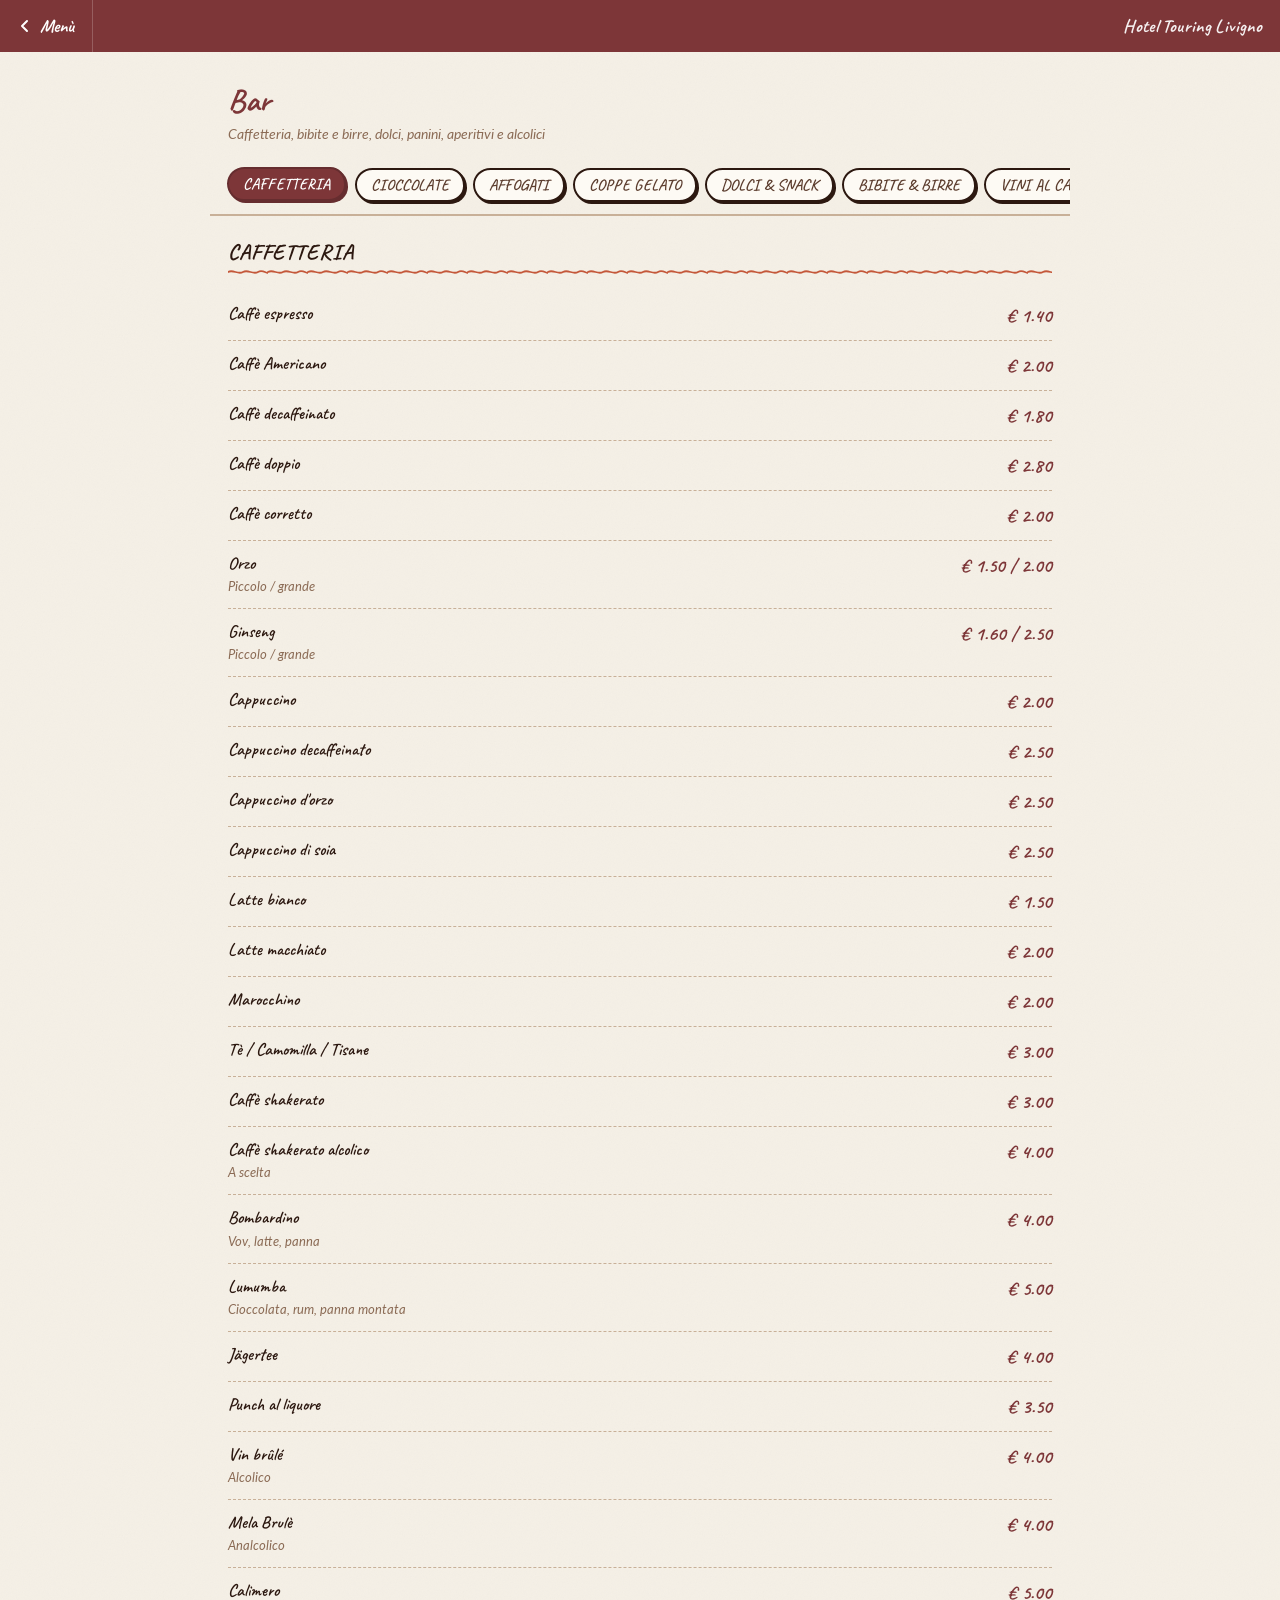
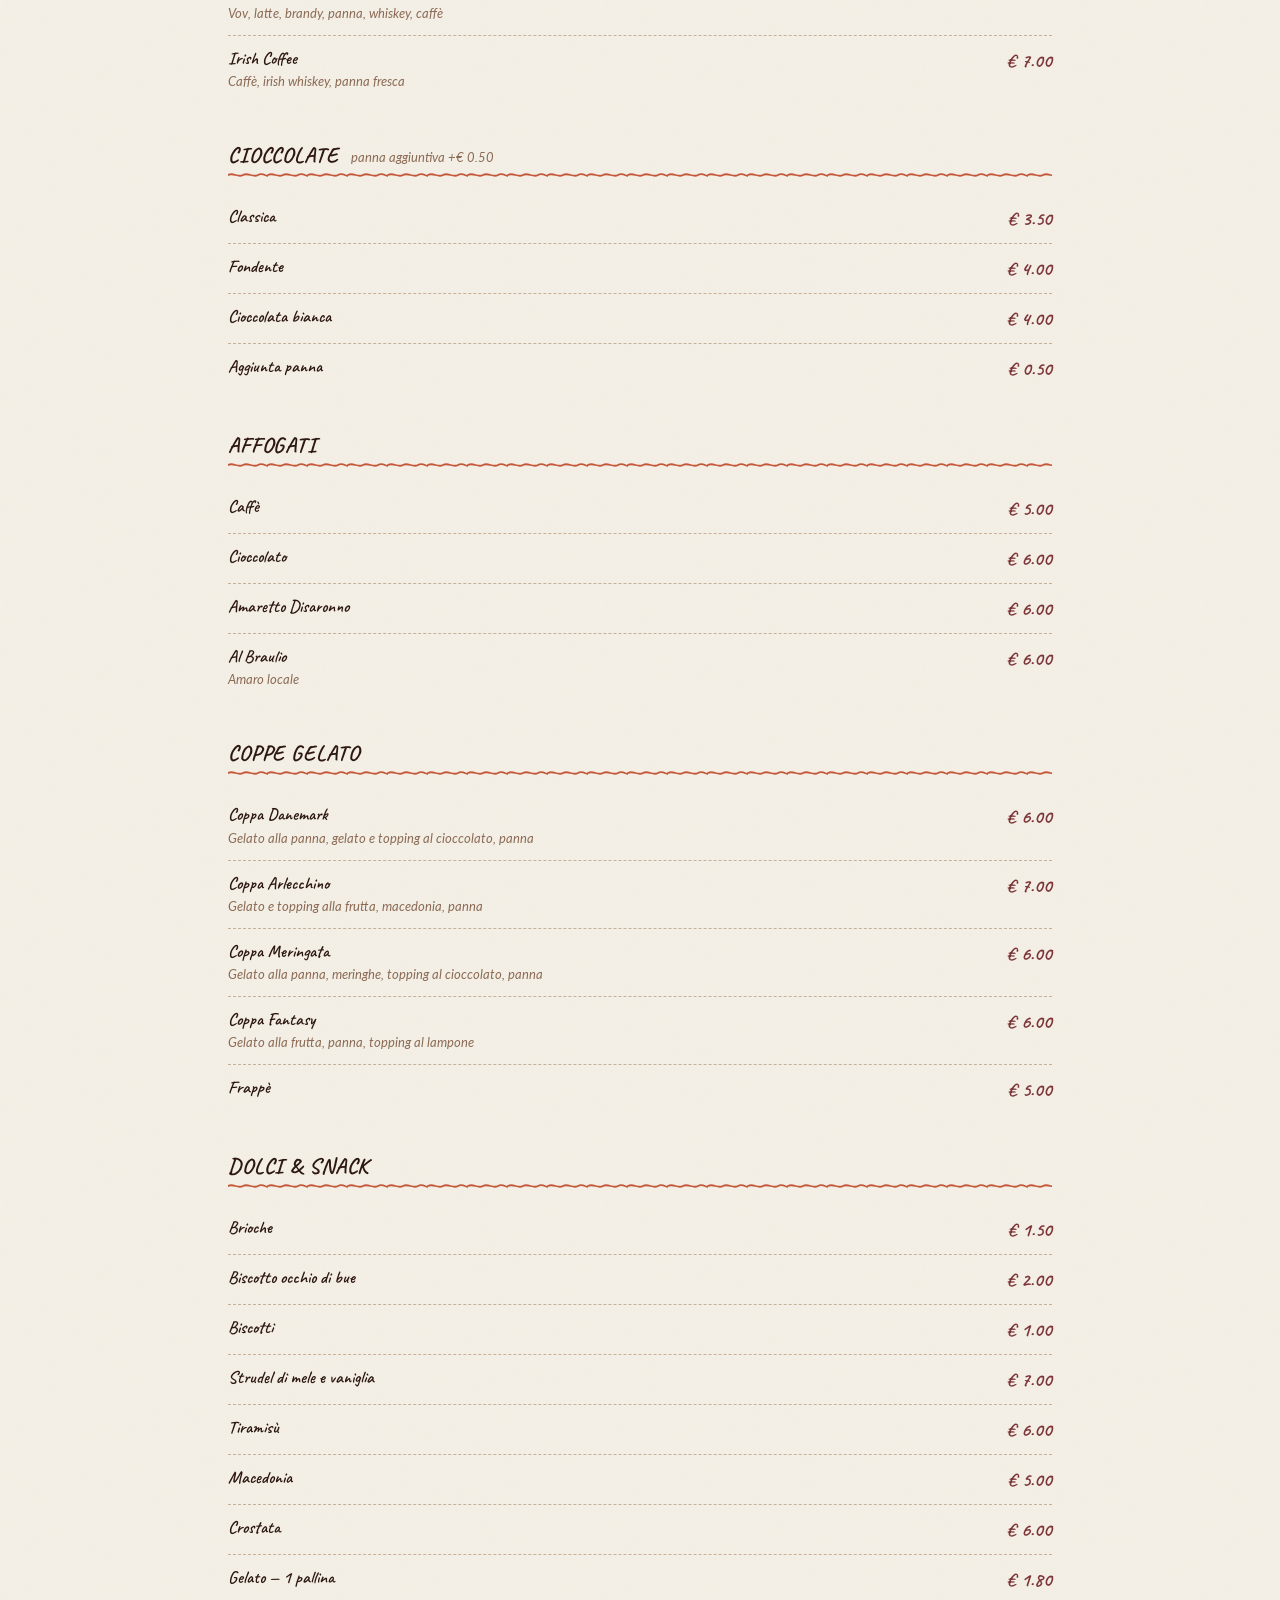
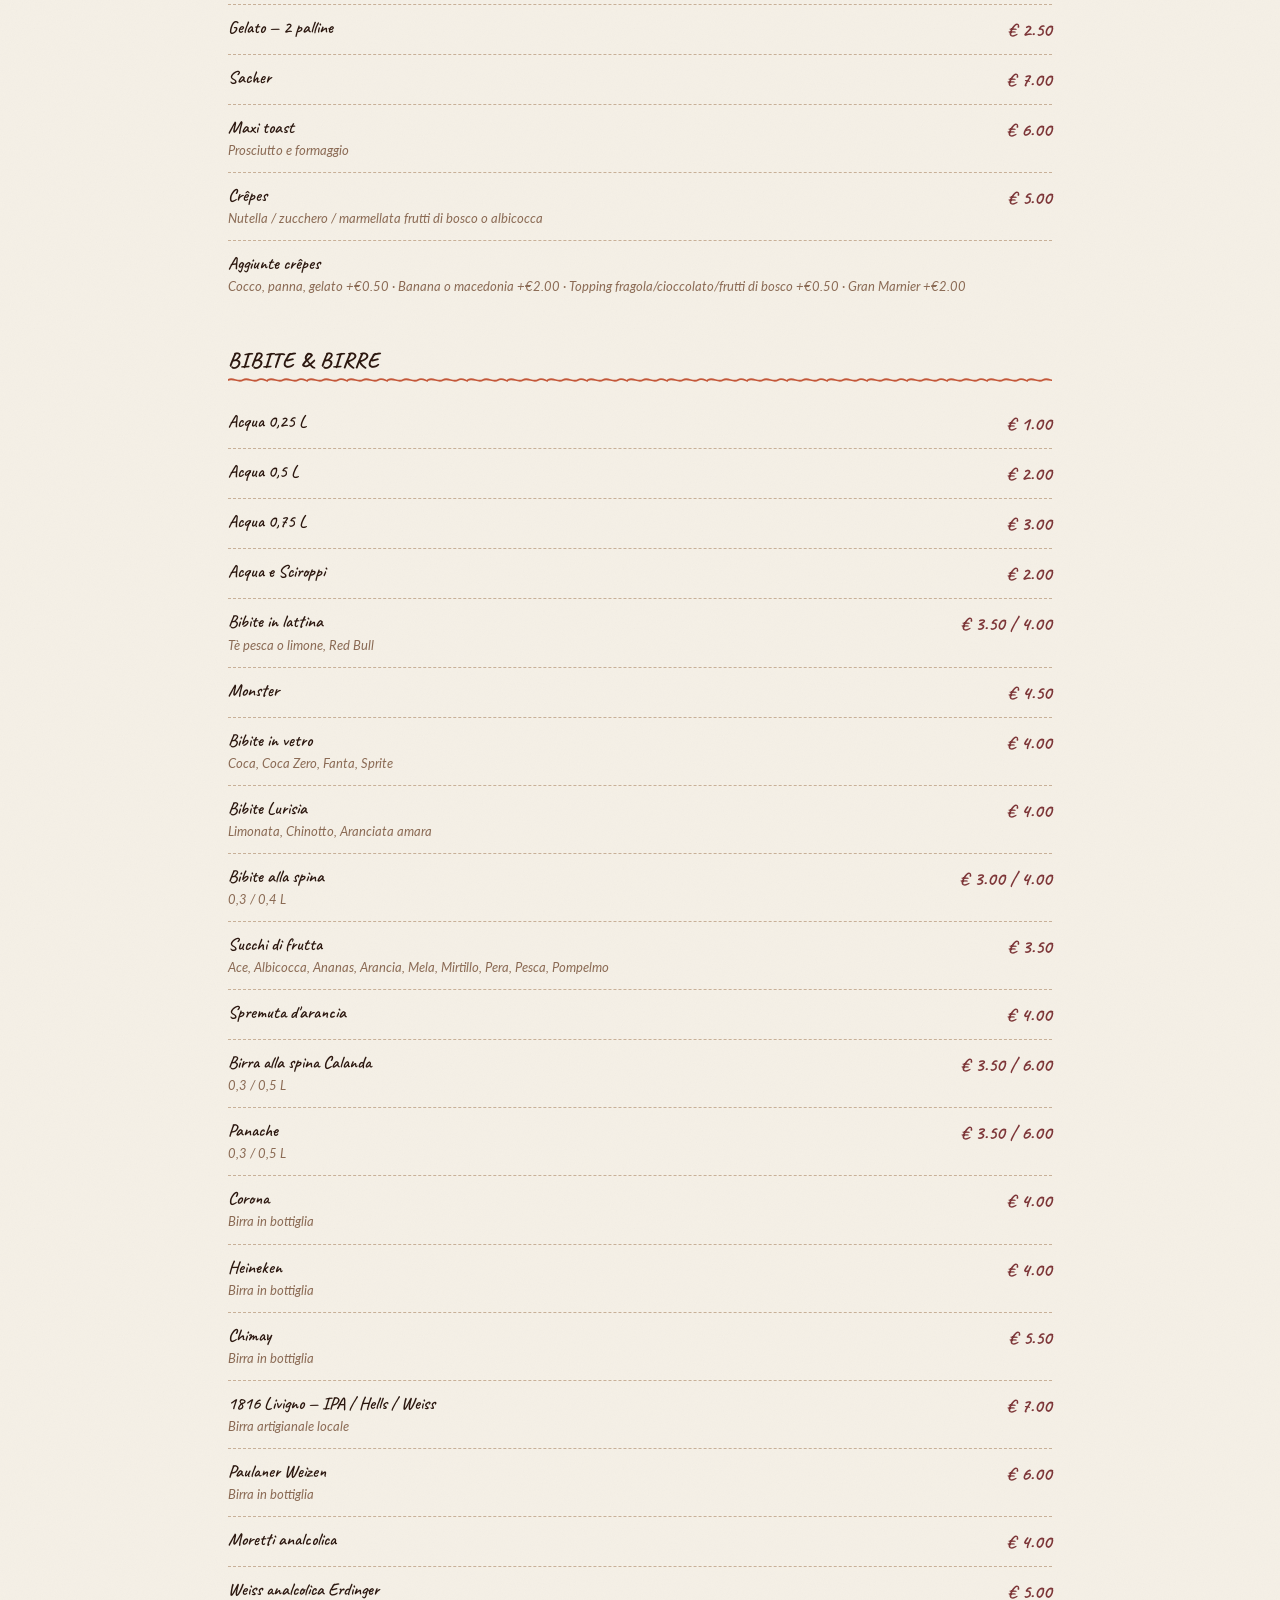
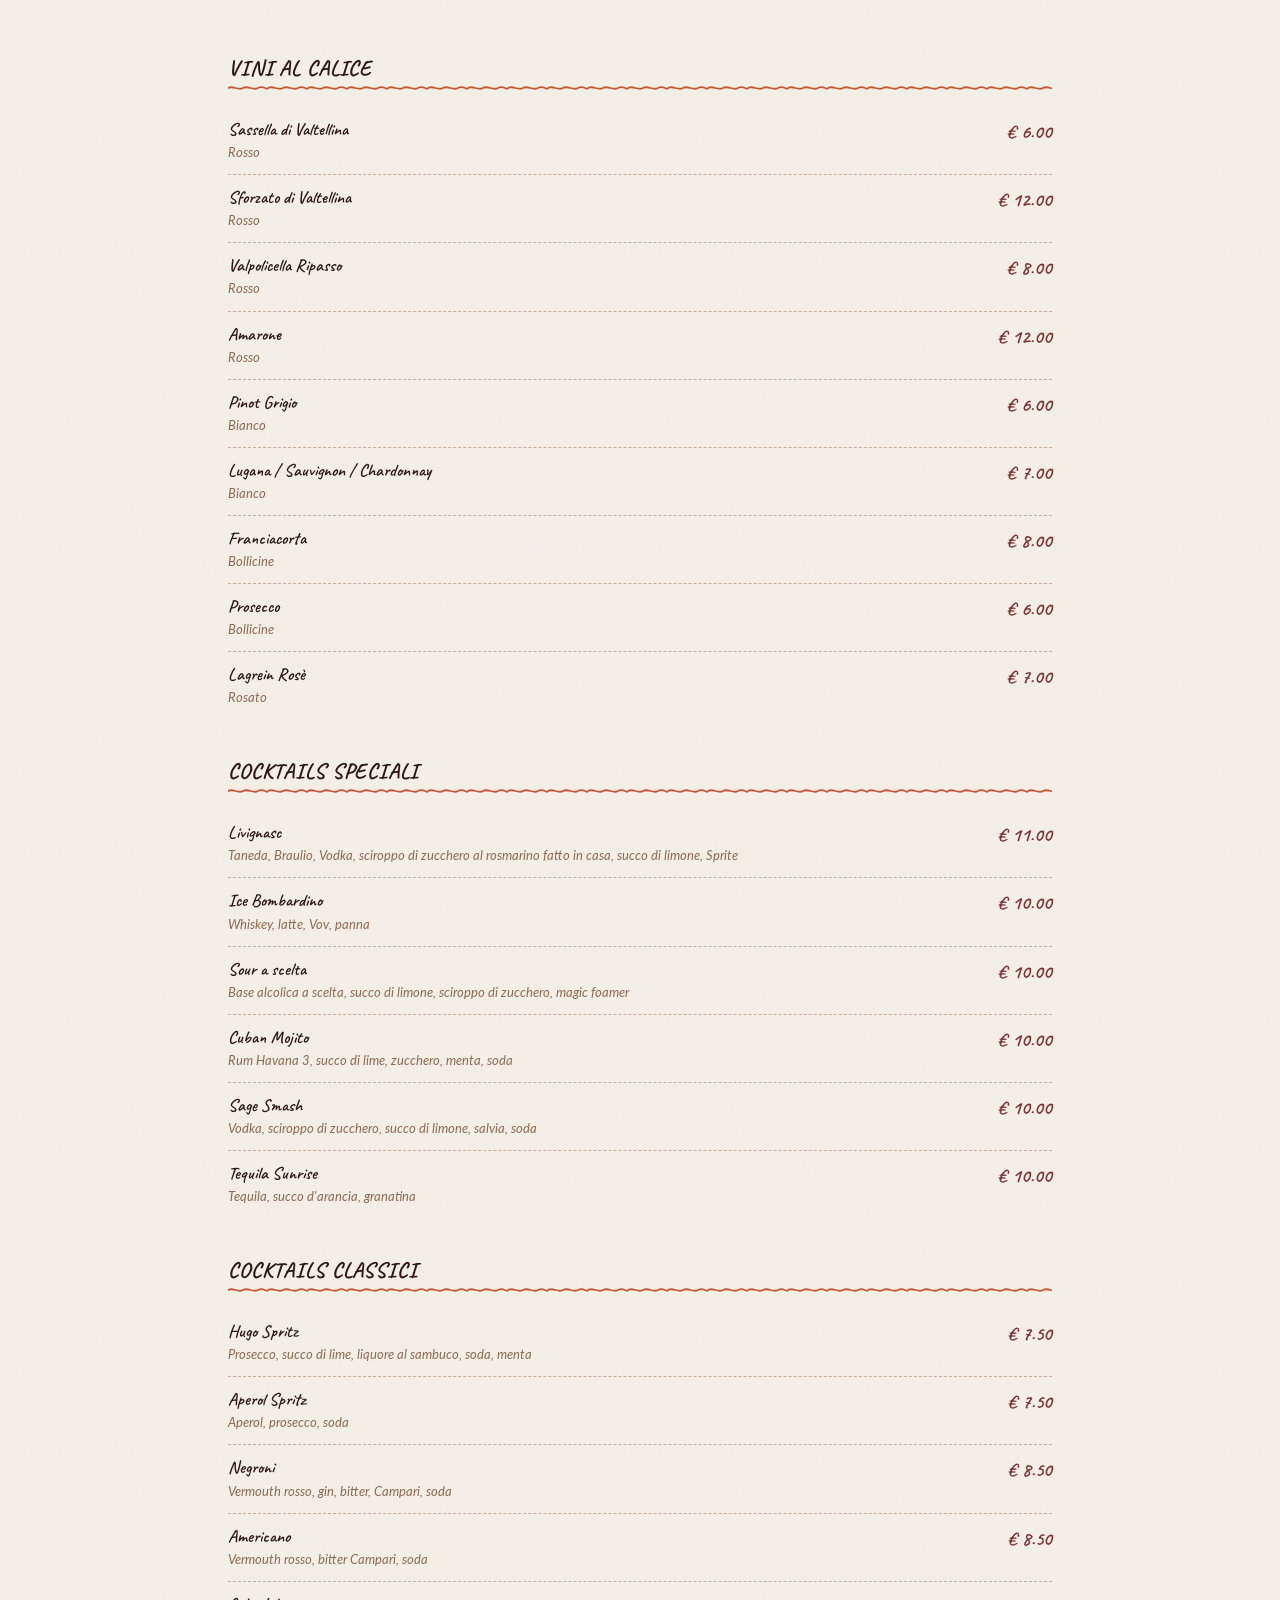
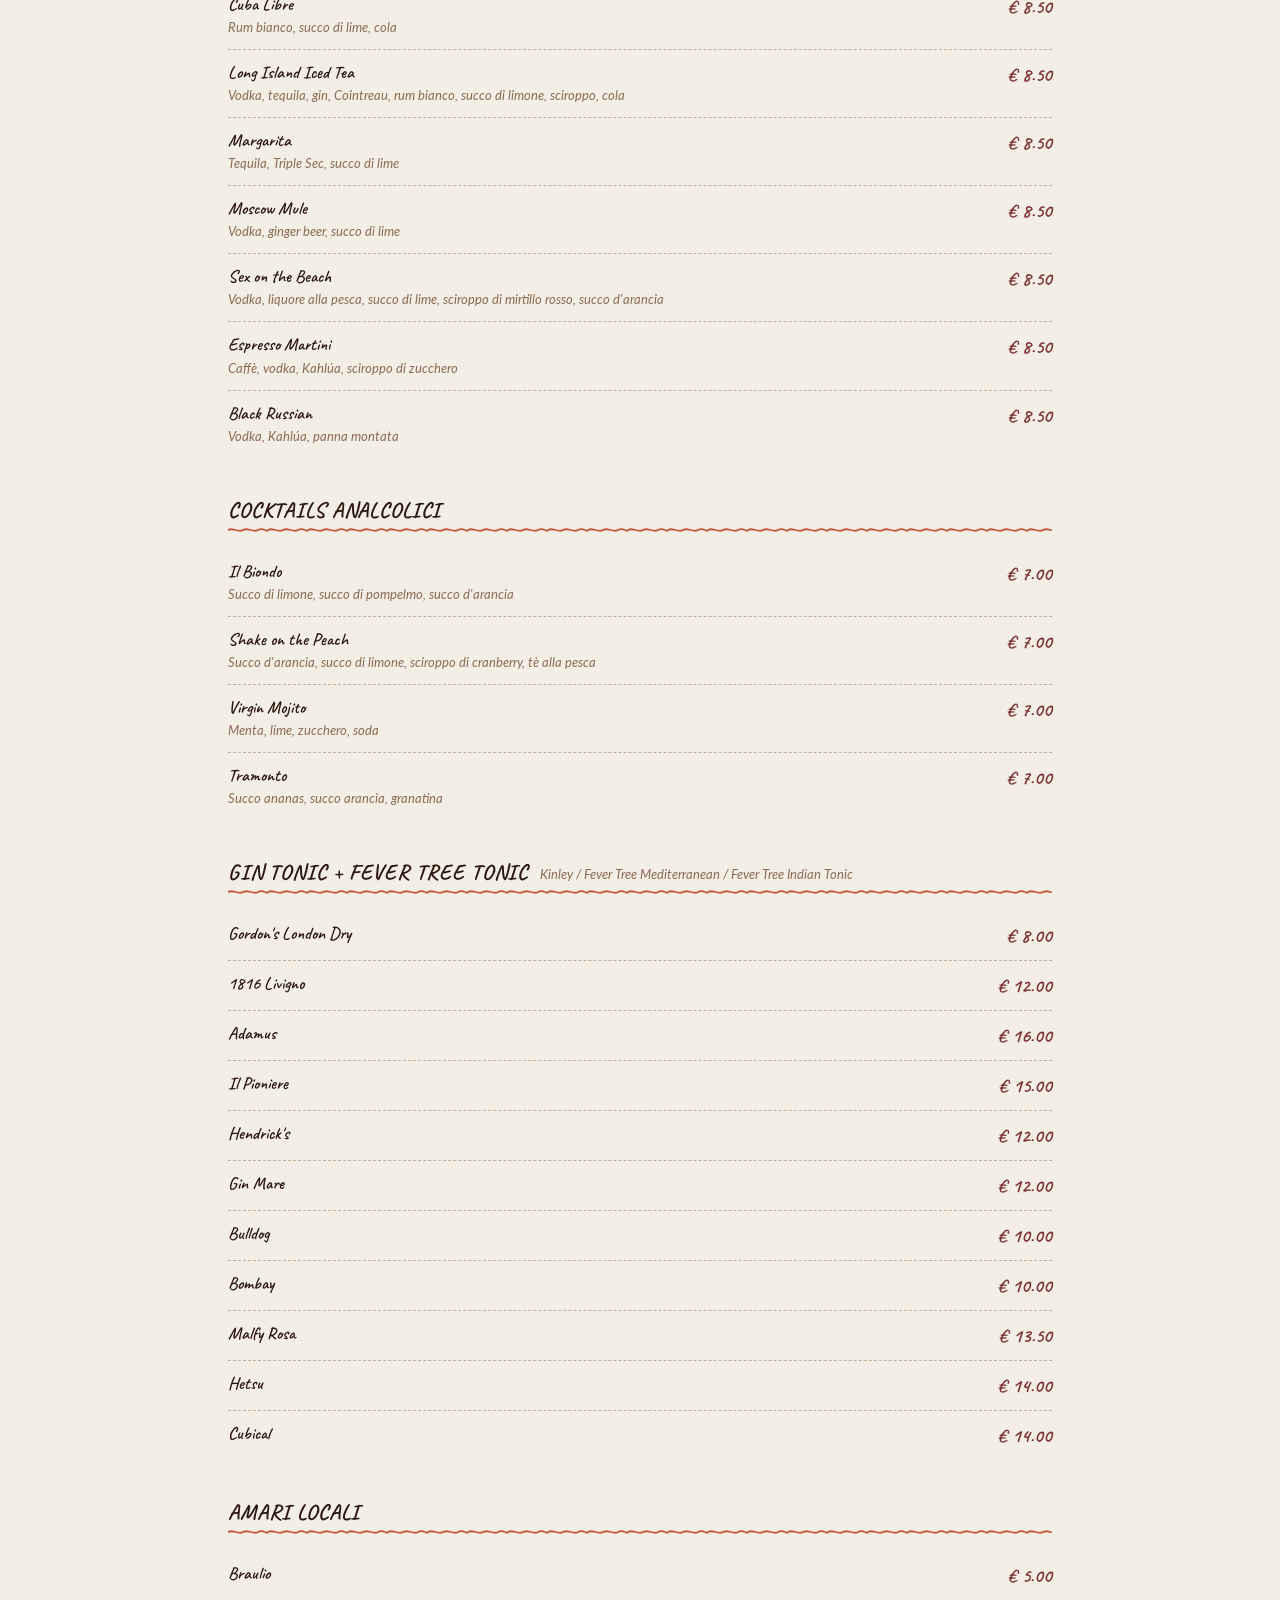
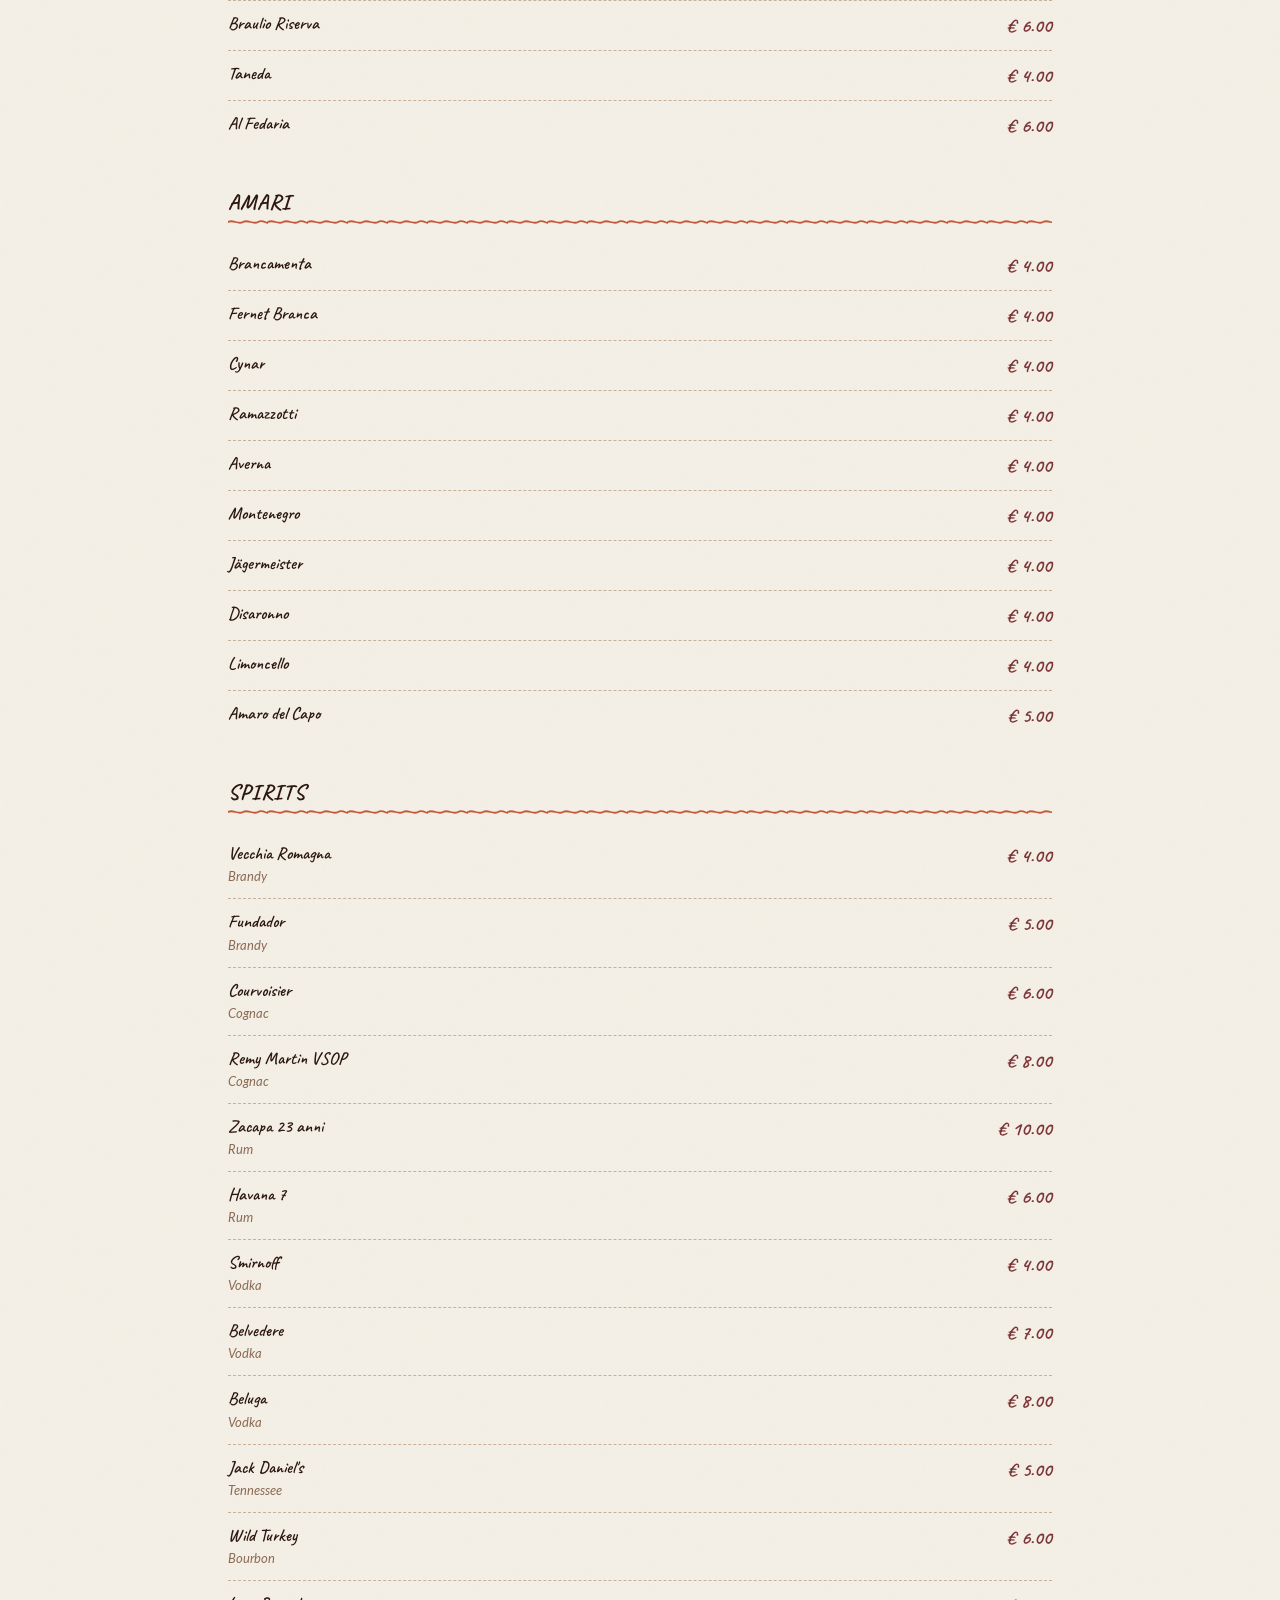
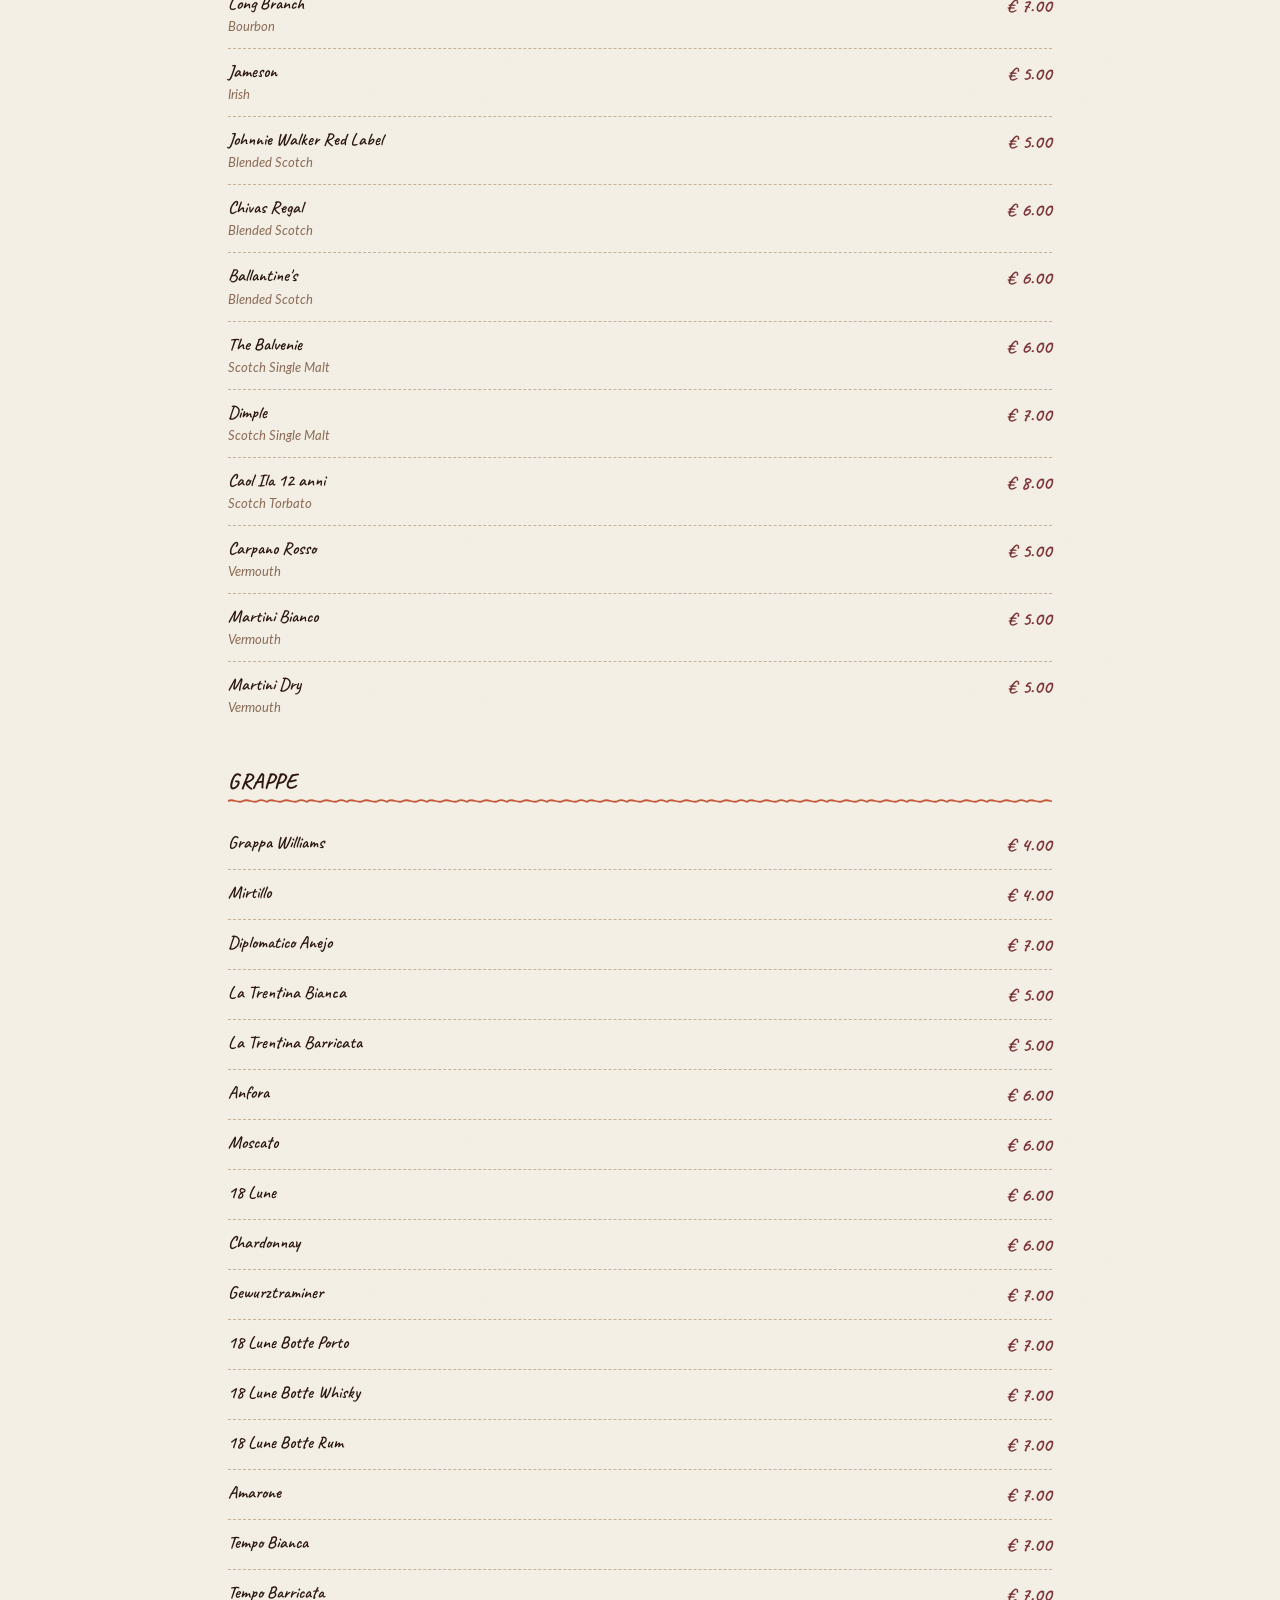
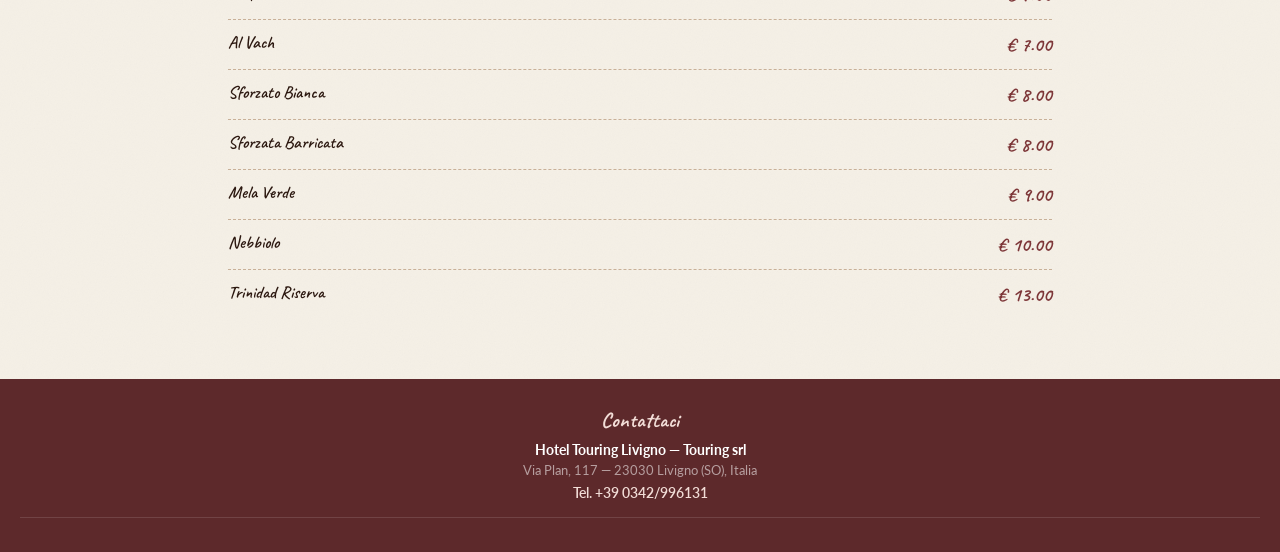
==== bar.html @ 5b9e43b1 "Add per-page color themes: ristorante #A94848, pizzeria #933F40, bar #7D3638, vini #662D2F" ====
<!DOCTYPE html>
<html lang="it">
<head>
  <meta charset="UTF-8">
  <meta name="viewport" content="width=device-width, initial-scale=1.0">
  <title>Bar — Hotel Touring Livigno</title>
  <link rel="preconnect" href="https://fonts.googleapis.com">
  <link rel="preconnect" href="https://fonts.gstatic.com" crossorigin>
  <link href="https://fonts.googleapis.com/css2?family=Caveat:wght@400;600;700&family=Lato:ital,wght@0,300;0,400;0,700;1,400&display=swap" rel="stylesheet">
  <link rel="stylesheet" href="css/style.css">
  <script src="js/nav.js"></script>
  <script src="js/translate.js"></script>
  <script src="//translate.google.com/translate_a/element.js?cb=googleTranslateElementInit" async></script>
</head>
<body class="theme-bar">
  <div id="google_translate_element" style="position:absolute;top:-9999px;left:-9999px;"></div>

  <header class="site-header compact">
    <a href="index.html" class="back-btn">
      <svg width="18" height="18" viewBox="0 0 18 18" fill="none" xmlns="http://www.w3.org/2000/svg">
        <path d="M11 4 L6 9 L11 14" stroke="white" stroke-width="2" stroke-linecap="round" stroke-linejoin="round"/>
      </svg>
      Menù
    </a>
    <span class="compact-title">Hotel Touring Livigno</span>
  </header>

  <main>
    <div class="menu-page">
      <div class="page-header">
        <h1 class="page-title" id="page-title">Bar</h1>
        <p class="page-subtitle" id="page-subtitle"></p>
      </div>
      <div class="cat-tabs" id="cat-tabs"></div>
      <div id="menu-container"></div>
    </div>
  </main>

  <footer class="site-footer">
    <div class="footer-contact">
      <p class="footer-contact-label">Contattaci</p>
      <p class="footer-hotel-name">Hotel Touring Livigno — Touring srl</p>
      <p class="footer-address">Via Plan, 117 — 23030 Livigno (SO), Italia</p>
      <a href="tel:+390342996131" class="footer-phone">Tel. +39 0342/996131</a>
    </div>
  </footer>

  <script src="data/bar_data.js"></script>
  <script src="js/render.js"></script>
  <script>renderMenu(BAR_DATA);</script>
</body>
</html>
---- css/style.css ----
/* ============================================================
   Hotel Touring Livigno — Menu Digitale
   Style: Hand-Drawn Whimsical Flat Design
   Earthy neutrals · Terracotta accent · Organic shapes
   Fonts: Caveat (handwritten) + Lato (body)
   ============================================================ */

:root {
  /* ---- Palette ---- */
  --paper:          #F5F0E6;
  --card:           #FDFAF4;
  --card-hover:     #FFF6ED;
  --ink:            #2C1810;
  --ink-mid:        #5C3D2E;
  --ink-light:      #8B6B55;
  --terracotta:     #BF5050;
  --terracotta-dk:  #933F40;
  --terracotta-lt:  #F2DDD7;
  --sage:           #7A9472;
  --sage-dk:        #5A7254;
  --sage-lt:        #D6E8D3;
  --sand:           #C8B098;
  --gold:           #B8963E;
  --gold-dk:        #8E6E1E;

  /* ---- Shadows: solid offset, no blur ---- */
  --shadow-sm:      3px 3px 0 var(--ink);
  --shadow-md:      4px 4px 0 var(--ink);
  --shadow-hover:   6px 6px 0 var(--ink);
  --shadow-red:     3px 3px 0 var(--terracotta-dk);
  --shadow-sage:    3px 3px 0 var(--sage-dk);
  --shadow-gold:    3px 3px 0 var(--gold-dk);

  /* ---- Border radius: subtly asymmetric ---- */
  --r-card:    14px 11px 13px 12px / 12px 14px 11px 13px;
  --r-btn:      8px  6px  8px  7px /  7px  8px  6px  8px;
  --r-pill:    20px 18px 20px 19px / 19px 20px 18px 20px;
  --r-badge:   10px  8px 10px  9px /  9px 10px  8px 10px;

  /* ---- Typography ---- */
  --font-hand: 'Caveat', cursive;
  --font-body: 'Lato', 'Helvetica Neue', sans-serif;

  /* ---- Transitions ---- */
  --ease: cubic-bezier(0.25, 0.46, 0.45, 0.94);
  --t-fast: 0.15s;
  --t-mid:  0.25s;
}

/* ============================================================
   RESET & BASE
   ============================================================ */
*, *::before, *::after { margin: 0; padding: 0; box-sizing: border-box; }
/* overflow-x: clip prevents horizontal scroll WITHOUT creating a scroll container,
   so position: sticky on .cat-tabs continues to work correctly */
html { background-color: #F5F0E6; overflow-x: clip; }
a { text-decoration: none; color: inherit; }

body {
  font-family: var(--font-body);
  background-color: var(--paper);
  color: var(--ink);
  min-height: 100vh;
  display: flex;
  flex-direction: column;
  background-image: url("data:image/svg+xml,%3Csvg xmlns='http://www.w3.org/2000/svg' width='300' height='300'%3E%3Cfilter id='n'%3E%3CfeTurbulence type='fractalNoise' baseFrequency='0.85' numOctaves='4' stitchTiles='stitch'/%3E%3CfeColorMatrix type='saturate' values='0'/%3E%3C/filter%3E%3Crect width='100%25' height='100%25' filter='url(%23n)' opacity='0.04'/%3E%3C/svg%3E");
  background-size: 300px 300px;
  overflow-x: clip;
}

/* Page-enter animation */
@keyframes pageIn {
  from { opacity: 0; transform: translateY(14px); }
  to   { opacity: 1; transform: translateY(0); }
}

main {
  animation: pageIn 0.38s var(--ease) both;
}

/* ============================================================
   GOOGLE TRANSLATE — hide banner & toolbar
   ============================================================ */
.goog-te-banner-frame,
.goog-te-menu-frame { display: none !important; }
#goog-gt-tt         { display: none !important; }
body                { top: 0 !important; }

/* ============================================================
   HEADER — main (index)
   ============================================================ */
.site-header {
  background: linear-gradient(to bottom, #BF5050 0%, #A94848 30%, #933F40 55%, #7D3638 78%, #662D2F 100%);
  color: white;
  padding: 32px 20px 52px;
  text-align: center;
  position: relative;
  overflow: visible;
}

/* Torn-paper / hand-painted bottom edge */
.site-header::after {
  content: '';
  position: absolute;
  left: -1px;
  right: -1px;
  bottom: -14px;
  height: 20px;
  background: #662D2F;
  clip-path: polygon(
    0% 0%, 3% 100%, 6% 20%, 9% 85%, 12% 10%, 16% 90%, 20% 15%,
    24% 80%, 28% 5%, 32% 95%, 36% 20%, 40% 75%, 44% 0%,
    48% 90%, 52% 10%, 56% 80%, 60% 5%, 64% 95%, 68% 15%,
    72% 85%, 76% 10%, 80% 90%, 84% 20%, 88% 80%, 92% 5%,
    96% 95%, 100% 15%, 100% 0%
  );
  z-index: 1;
}

.header-inner {
  max-width: 860px;
  margin: 0 auto;
  position: relative;
  z-index: 2;
}

.logo-text {
  display: inline-block;
  border: 2px solid rgba(255, 255, 255, 0.7);
  border-radius: 6px 4px 6px 5px / 5px 6px 4px 6px;
  padding: 7px 18px;
  letter-spacing: 0.18em;
  font-size: 0.72rem;
  font-weight: 700;
  font-family: var(--font-body);
  text-transform: uppercase;
  color: white;
  margin-bottom: 14px;
}

.header-title {
  font-family: var(--font-hand);
  font-size: 2.2rem;
  font-weight: 700;
  line-height: 1.15;
  color: white;
  margin-bottom: 6px;
  text-shadow: 2px 2px 0 rgba(0,0,0,0.12);
}

.header-subtitle {
  font-size: 0.9rem;
  color: rgba(255,255,255,0.85);
  font-style: italic;
}

/* ============================================================
   HEADER — compact (menu sub-pages)
   Back btn on LEFT · Hotel name on RIGHT
   ============================================================ */
.site-header.compact {
  padding: 0;
  text-align: left;
  display: flex;
  align-items: stretch;
  overflow: hidden;
}

.site-header.compact::after { display: none; }

/* Left side: back button */
.back-btn {
  display: flex;
  align-items: center;
  gap: 6px;
  padding: 14px 18px 14px 16px;
  color: white;
  font-family: var(--font-hand);
  font-size: 1.15rem;
  font-weight: 700;
  white-space: nowrap;
  flex-shrink: 0;
  transition: background var(--t-fast) var(--ease);
  /* subtle separator on the right */
  border-right: 1px solid rgba(255,255,255,0.2);
}

.back-btn:hover {
  background: rgba(0,0,0,0.12);
}

.back-btn svg {
  transition: transform var(--t-fast) var(--ease);
  flex-shrink: 0;
}

.back-btn:hover svg {
  transform: translateX(-3px);
}

/* Right side: hotel name */
.compact-title {
  flex: 1;
  display: flex;
  align-items: center;
  justify-content: flex-end;
  padding: 14px 18px;
  font-family: var(--font-hand);
  font-size: 1.15rem;
  font-weight: 700;
  color: rgba(255,255,255,0.92);
  letter-spacing: 0.02em;
  text-align: right;
}

/* ============================================================
   INDEX — NAVIGATION CARDS
   ============================================================ */
.cards-section {
  max-width: 860px;
  margin: 44px auto 0;
  padding: 0 18px 50px;
  flex: 1;
}

.cards-grid {
  display: grid;
  grid-template-columns: 1fr;
  gap: 20px;
}

@media (min-width: 560px) {
  .cards-grid { grid-template-columns: repeat(2, 1fr); }
}

/* Card entrance animation */
.menu-card {
  background: var(--card);
  border: 2px solid var(--ink);
  border-radius: var(--r-card);
  padding: 18px 20px;
  box-shadow: var(--shadow-md);
  display: flex;
  flex-direction: row;
  align-items: flex-start;
  gap: 16px;
  cursor: pointer;
  transition:
    transform var(--t-fast) var(--ease),
    box-shadow var(--t-fast) var(--ease),
    background var(--t-fast) var(--ease),
    opacity var(--t-fast) var(--ease);

  /* Staggered entrance */
  opacity: 0;
  transform: translateY(20px);
  animation: cardIn 0.4s var(--ease) forwards;
}

.menu-card:active {
  transform: translate(3px, 3px) scale(0.97) !important;
  box-shadow: 1px 1px 0 var(--ink) !important;
  opacity: 0.88;
}

.menu-card:nth-child(1) { animation-delay: 0.05s; }
.menu-card:nth-child(2) { animation-delay: 0.12s; }
.menu-card:nth-child(3) { animation-delay: 0.19s; }
.menu-card:nth-child(4) { animation-delay: 0.26s; }

@keyframes cardIn {
  to { opacity: 1; transform: translateY(0); }
}

.menu-card:hover {
  transform: translate(-2px, -2px);
  box-shadow: var(--shadow-hover);
  background: var(--card-hover);
}

.card-icon {
  width: 54px;
  height: 54px;
  display: flex;
  align-items: center;
  justify-content: center;
  background: var(--paper);
  border: 2px solid var(--ink);
  border-radius: 50% 46% 50% 48% / 48% 50% 46% 50%;
  box-shadow: 2px 2px 0 var(--ink);
  flex-shrink: 0;
  margin-top: 2px;
  transition: transform var(--t-fast) var(--ease);
}

.card-icon svg {
  width: 30px;
  height: 30px;
}

/* Wine bottle is taller than square — let it breathe vertically */
.menu-card:last-child .card-icon {
  width: 48px;
  height: 62px;
  border-radius: 26px 22px 26px 24px / 22px 26px 22px 26px;
}

/* Cutlery / tall SVG icons — taller oval container */
.card-icon--tall {
  width: 48px;
  height: 62px;
  border-radius: 26px 22px 26px 24px / 22px 26px 22px 26px;
}

.menu-card:hover .card-icon {
  transform: rotate(-4deg) scale(1.05);
}

.card-content {
  flex: 1;
  display: flex;
  flex-direction: column;
  gap: 5px;
  min-width: 0;
}

.card-title {
  font-family: var(--font-hand);
  font-size: 1.45rem;
  font-weight: 700;
  color: var(--terracotta);
  line-height: 1.15;
}

.card-desc {
  color: var(--ink-mid);
  font-size: 0.85rem;
  line-height: 1.5;
}
.card-desc small { color: var(--ink-light); }

.card-btn {
  display: inline-block;
  background: var(--terracotta);
  color: white;
  padding: 7px 16px;
  border: 2px solid var(--ink);
  border-radius: var(--r-btn);
  box-shadow: var(--shadow-red);
  font-family: var(--font-hand);
  font-size: 0.95rem;
  font-weight: 700;
  width: fit-content;
  margin-top: 4px;
  transition:
    transform var(--t-fast) var(--ease),
    box-shadow var(--t-fast) var(--ease);
}

.menu-card:hover .card-btn {
  transform: translate(-1px, -1px);
  box-shadow: 4px 4px 0 var(--terracotta-dk);
}

.card-btn.sage { background: var(--sage);  box-shadow: var(--shadow-sage); }
.menu-card:hover .card-btn.sage { box-shadow: 4px 4px 0 var(--sage-dk); }

.card-btn.gold { background: var(--gold);  box-shadow: var(--shadow-gold); }
.menu-card:hover .card-btn.gold { box-shadow: 4px 4px 0 var(--gold-dk); }

/* ============================================================
   MENU PAGE LAYOUT
   ============================================================ */
.menu-page {
  max-width: 860px;
  margin: 28px auto 0;
  padding: 0 18px 60px;
  flex: 1;
  width: 100%;
}

.page-header { margin-bottom: 10px; }

.page-title {
  font-family: var(--font-hand);
  font-size: 2rem;
  font-weight: 700;
  color: var(--terracotta);

  /* Entrance animation */
  opacity: 0;
  transform: translateY(10px);
  animation: fadeUp 0.4s var(--ease) 0.05s forwards;
}

.page-subtitle {
  color: var(--ink-light);
  font-size: 0.88rem;
  font-style: italic;
  margin-top: 4px;
  margin-bottom: 16px;

  opacity: 0;
  animation: fadeUp 0.4s var(--ease) 0.12s forwards;
}

@keyframes fadeUp {
  to { opacity: 1; transform: translateY(0); }
}

/* ============================================================
   CATEGORY TABS — sticky, scrollable, centered on active
   ============================================================ */
.cat-tabs {
  position: sticky;
  top: 0;
  z-index: 50;
  background-color: var(--paper);
  /* Match body grain texture */
  background-image: url("data:image/svg+xml,%3Csvg xmlns='http://www.w3.org/2000/svg' width='300' height='300'%3E%3Cfilter id='n'%3E%3CfeTurbulence type='fractalNoise' baseFrequency='0.85' numOctaves='4' stitchTiles='stitch'/%3E%3CfeColorMatrix type='saturate' values='0'/%3E%3C/filter%3E%3Crect width='100%25' height='100%25' filter='url(%23n)' opacity='0.04'/%3E%3C/svg%3E");
  background-size: 300px 300px;

  display: flex;
  gap: 8px;
  overflow-x: auto;
  /* Break out of parent 18px padding to reach screen edges */
  margin-left: -18px;
  margin-right: -18px;
  padding: 10px 18px 12px;
  margin-bottom: 24px;
  scrollbar-width: none;
  -webkit-overflow-scrolling: touch;

  /* Bottom line to separate from content */
  box-shadow: 0 2px 0 var(--sand);

  opacity: 0;
  animation: fadeUp 0.4s var(--ease) 0.18s forwards;
}

.cat-tabs::-webkit-scrollbar { display: none; }

.cat-tab {
  flex-shrink: 0;
  background: var(--card);
  border: 2px solid var(--ink);
  border-radius: var(--r-pill);
  box-shadow: 2px 2px 0 var(--ink);
  color: var(--ink-mid);
  padding: 5px 14px;
  font-family: var(--font-hand);
  font-size: 1rem;
  font-weight: 600;
  cursor: pointer;
  white-space: nowrap;
  transition:
    background var(--t-fast) var(--ease),
    color var(--t-fast) var(--ease),
    border-color var(--t-fast) var(--ease),
    box-shadow var(--t-fast) var(--ease),
    transform var(--t-fast) var(--ease);
}

.cat-tab:hover {
  background: var(--terracotta-lt);
  transform: translateY(-1px);
}

.cat-tab.active {
  background: var(--terracotta);
  color: white;
  border-color: var(--terracotta-dk);
  box-shadow: 2px 2px 0 var(--terracotta-dk);
  transform: translate(-1px, -1px);
}

/* Category section — scroll-margin accounts for sticky tabs height */
.cat-section {
  margin-bottom: 38px;
  scroll-margin-top: 70px;
}

.cat-section:last-child { margin-bottom: 0; }

.cat-header {
  display: flex;
  align-items: baseline;
  gap: 12px;
  margin-bottom: 16px;
  padding-bottom: 10px;
  background-image: url("data:image/svg+xml,%3Csvg xmlns='http://www.w3.org/2000/svg' width='40' height='6' viewBox='0 0 40 6'%3E%3Cpath d='M0 3 C5 0%2C 10 6%2C 15 3 C20 0%2C 25 6%2C 30 3 C35 0%2C 40 6%2C 40 3' stroke='%23C4583A' stroke-width='1.8' fill='none' stroke-linecap='round'/%3E%3C/svg%3E");
  background-position: 0 100%;
  background-repeat: repeat-x;
  background-size: 40px 6px;
}

.cat-name {
  font-family: var(--font-hand);
  font-size: 1.35rem;
  font-weight: 700;
  color: var(--ink);
  letter-spacing: 0.04em;
}

.cat-desc-small {
  color: var(--ink-light);
  font-size: 0.8rem;
  font-style: italic;
}

/* ============================================================
   MENU ITEMS
   ============================================================ */
.menu-item {
  display: flex;
  align-items: flex-start;
  justify-content: space-between;
  padding: 12px 0;
  border-bottom: 1px dashed var(--sand);
  gap: 14px;
  transition: background var(--t-fast) var(--ease);
}

.menu-item:last-child { border-bottom: none; }

.menu-item:hover {
  background: rgba(196, 88, 58, 0.04);
  border-radius: 4px;
  padding-left: 6px;
  padding-right: 6px;
  margin-left: -6px;
  margin-right: -6px;
}

.item-info { flex: 1; }

.item-name {
  font-family: var(--font-hand);
  font-weight: 600;
  font-size: 1.1rem;
  color: var(--ink);
  line-height: 1.2;
}

.item-desc {
  color: var(--ink-light);
  font-size: 0.82rem;
  margin-top: 3px;
  line-height: 1.45;
  font-style: italic;
}

.item-tags {
  display: flex;
  gap: 5px;
  margin-top: 5px;
  flex-wrap: wrap;
}

.item-allergens {
  font-family: var(--font-body);
  font-size: 0.68rem;
  color: var(--ink-light);
  margin-top: 4px;
  opacity: 0.7;
  letter-spacing: 0.02em;
}

.tag {
  font-family: var(--font-body);
  font-size: 0.63rem;
  font-weight: 700;
  padding: 2px 7px;
  border: 1px solid currentColor;
  border-radius: 9px 7px 9px 8px / 8px 9px 7px 9px;
  text-transform: uppercase;
  letter-spacing: 0.04em;
}

.tag-veg { color: #4a7c4e; background: #e8f5e9; }
.tag-gf  { color: #b26a00; background: #fff3e0; }
.tag-hot { color: #c62828; background: #fce4ec; }

.item-price {
  font-family: var(--font-hand);
  font-weight: 700;
  color: var(--terracotta);
  font-size: 1.2rem;
  white-space: nowrap;
  min-width: 54px;
  text-align: right;
  padding-top: 1px;
}

/* ============================================================
   WINE LIST
   ============================================================ */
.wine-item {
  display: flex;
  align-items: flex-start;
  justify-content: space-between;
  padding: 14px 0;
  border-bottom: 1px dashed var(--sand);
  gap: 14px;
  transition: background var(--t-fast) var(--ease);
}

.wine-item:last-child { border-bottom: none; }

.wine-item:hover {
  background: rgba(184, 150, 62, 0.05);
  border-radius: 4px;
  padding-left: 6px;
  padding-right: 6px;
  margin-left: -6px;
  margin-right: -6px;
}

.wine-info { flex: 1; }

.wine-name {
  font-family: var(--font-hand);
  font-size: 1.1rem;
  font-weight: 700;
  color: var(--ink);
}

.wine-producer {
  font-size: 0.8rem;
  color: var(--ink-mid);
  margin-top: 2px;
  font-style: italic;
}

.wine-notes {
  font-size: 0.78rem;
  color: var(--ink-light);
  font-style: italic;
  margin-top: 3px;
  line-height: 1.4;
}

.wine-prices {
  display: flex;
  flex-direction: column;
  align-items: flex-end;
  gap: 3px;
  flex-shrink: 0;
}

.wine-price-bottle {
  font-family: var(--font-hand);
  font-weight: 700;
  color: var(--gold);
  font-size: 1.2rem;
}

.wine-price-glass {
  font-family: var(--font-hand);
  font-size: 0.95rem;
  color: var(--ink-light);
}

/* Gold theme for wine page */
.wine-page .cat-header {
  background-image: url("data:image/svg+xml,%3Csvg xmlns='http://www.w3.org/2000/svg' width='40' height='6' viewBox='0 0 40 6'%3E%3Cpath d='M0 3 C5 0%2C 10 6%2C 15 3 C20 0%2C 25 6%2C 30 3 C35 0%2C 40 6%2C 40 3' stroke='%23B8963E' stroke-width='1.8' fill='none' stroke-linecap='round'/%3E%3C/svg%3E");
}

.wine-page .cat-name,
.wine-page .page-title { color: var(--gold-dk); }

.wine-page .cat-tab:hover { background: #fdf4e0; }
.wine-page .cat-tab.active {
  background: var(--gold);
  border-color: var(--gold-dk);
  box-shadow: 2px 2px 0 var(--gold-dk);
}

/* ============================================================
   SPECIAL MENUS
   ============================================================ */
.special-menu-wrapper {
  max-width: 860px;
  margin: 28px auto 0;
  padding: 0 18px 60px;
  flex: 1;
}

.special-tabs {
  display: flex;
  gap: 12px;
  margin-bottom: 26px;
}

.special-tab-btn {
  flex: 1;
  padding: 12px 16px;
  background: var(--card);
  border: 2px solid var(--ink);
  border-radius: var(--r-btn);
  box-shadow: var(--shadow-sm);
  font-family: var(--font-hand);
  font-size: 1.1rem;
  font-weight: 700;
  color: var(--ink-mid);
  cursor: pointer;
  transition:
    background var(--t-fast) var(--ease),
    color var(--t-fast) var(--ease),
    transform var(--t-fast) var(--ease),
    box-shadow var(--t-fast) var(--ease);
  text-align: center;
}

.special-tab-btn.active,
.special-tab-btn:hover {
  background: var(--terracotta);
  border-color: var(--terracotta-dk);
  color: white;
  box-shadow: var(--shadow-red);
  transform: translate(-1px, -1px);
}

.special-menu-block { display: none; }
.special-menu-block.active { display: block; }

.special-price-banner {
  background: var(--terracotta);
  color: white;
  border: 2px solid var(--ink);
  border-radius: var(--r-card);
  box-shadow: var(--shadow-md);
  padding: 16px 22px;
  display: flex;
  align-items: center;
  justify-content: space-between;
  margin-bottom: 22px;
}

.special-price-label  { font-family: var(--font-hand); font-size: 1rem; opacity: 0.9; }
.special-price-amount { font-family: var(--font-hand); font-size: 2rem; font-weight: 700; }
.special-price-note   { font-size: 0.75rem; opacity: 0.75; margin-top: 2px; }

.special-course {
  background: var(--card);
  border: 2px solid var(--ink);
  border-radius: var(--r-card);
  box-shadow: var(--shadow-sm);
  padding: 16px 20px;
  margin-bottom: 14px;
}

.special-course-title {
  font-family: var(--font-hand);
  font-size: 1rem;
  font-weight: 700;
  color: var(--terracotta);
  margin-bottom: 10px;
  padding-bottom: 6px;
  background-image: url("data:image/svg+xml,%3Csvg xmlns='http://www.w3.org/2000/svg' width='40' height='6' viewBox='0 0 40 6'%3E%3Cpath d='M0 3 C5 0%2C 10 6%2C 15 3 C20 0%2C 25 6%2C 30 3 C35 0%2C 40 6%2C 40 3' stroke='%23C4583A' stroke-width='1.8' fill='none' stroke-linecap='round'/%3E%3C/svg%3E");
  background-position: 0 100%;
  background-repeat: repeat-x;
  background-size: 40px 6px;
}

.special-dish { padding: 7px 0; border-bottom: 1px dashed var(--sand); }
.special-dish:last-child { border-bottom: none; }

.special-dish-name {
  font-family: var(--font-hand);
  font-size: 1.05rem;
  font-weight: 600;
  color: var(--ink);
}

.special-dish-desc {
  color: var(--ink-light);
  font-size: 0.8rem;
  font-style: italic;
  margin-top: 2px;
  line-height: 1.4;
}

.special-includes {
  margin-top: 14px;
  padding: 12px 16px;
  background: var(--sage-lt);
  border: 2px solid var(--sage-dk);
  border-radius: var(--r-badge);
  box-shadow: 2px 2px 0 var(--sage-dk);
}

.special-includes p {
  font-family: var(--font-hand);
  font-size: 1rem;
  color: var(--sage-dk);
  line-height: 1.55;
}

/* ============================================================
   FLOATING BACK-TO-MENU BUTTON
   ============================================================ */
.fab-back {
  position: fixed;
  bottom: 24px;
  right: 18px;
  z-index: 200;
  display: flex;
  align-items: center;
  gap: 7px;
  background: var(--terracotta);
  color: white;
  border: 2px solid var(--ink);
  border-radius: 24px 22px 24px 22px / 22px 24px 22px 24px;
  box-shadow: 3px 3px 0 var(--ink);
  padding: 10px 18px 10px 14px;
  font-family: var(--font-hand);
  font-size: 1.05rem;
  font-weight: 700;
  cursor: pointer;
  text-decoration: none;

  /* Hidden by default */
  opacity: 0;
  transform: translateY(16px) scale(0.9);
  pointer-events: none;
  transition:
    opacity 0.28s var(--ease),
    transform 0.28s var(--ease),
    box-shadow 0.15s var(--ease),
    background 0.15s var(--ease);
}

.fab-back.visible {
  opacity: 1;
  transform: translateY(0) scale(1);
  pointer-events: auto;
}

.fab-back:hover {
  background: var(--terracotta-dk);
  box-shadow: 5px 5px 0 var(--ink);
  transform: translate(-1px, -1px) scale(1);
}

.fab-back:active {
  transform: translate(2px, 2px) scale(0.97);
  box-shadow: 1px 1px 0 var(--ink);
}

.fab-back svg {
  flex-shrink: 0;
}

/* ============================================================
   FOOTER
   ============================================================ */
.site-footer {
  background: #5D292B;
  color: rgba(255,255,255,0.8);
  padding: 28px 20px 16px;
  font-size: 0.82rem;
  margin-top: auto;
}

.footer-contact {
  text-align: center;
  margin-bottom: 18px;
  padding-bottom: 16px;
  border-bottom: 1px solid rgba(255,255,255,0.12);
}

.footer-contact-label {
  font-family: var(--font-hand);
  font-size: 1.3rem;
  font-weight: 700;
  color: var(--terracotta-lt);
  margin-bottom: 8px;
}

.footer-hotel-name {
  font-weight: 700;
  color: white;
  font-size: 0.9rem;
  margin-bottom: 4px;
}

.footer-address {
  color: rgba(255,255,255,0.55);
  margin-bottom: 6px;
}

.footer-phone {
  display: inline-block;
  color: var(--terracotta-lt);
  font-weight: 600;
  font-size: 0.9rem;
  transition: color var(--t-fast) var(--ease);
}

.footer-phone:hover { color: white; }

.footer-bottom {
  display: flex;
  justify-content: space-between;
  align-items: center;
  flex-wrap: wrap;
  gap: 8px;
}

.footer-copy {
  color: rgba(255,255,255,0.35);
  font-size: 0.7rem;
}

.footer-links {
  display: flex;
  gap: 18px;
}

.footer-links a {
  color: rgba(255,255,255,0.45);
  font-size: 0.75rem;
  transition: color var(--t-fast) var(--ease);
}

.footer-links a:hover { color: rgba(255,255,255,0.9); }

/* ============================================================
   PER-PAGE THEMES
   Overrides --terracotta (tabs, prices, buttons, FAB)
   and compact header background for each sub-page.
   Darker variant = next color in the sequence.
   ============================================================ */
body.theme-ristorante {
  --terracotta:    #A94848;
  --terracotta-dk: #933F40;
}
body.theme-ristorante .site-header { background: #A94848; }

body.theme-pizzeria {
  --terracotta:    #933F40;
  --terracotta-dk: #7D3638;
}
body.theme-pizzeria .site-header { background: #933F40; }

body.theme-bar {
  --terracotta:    #7D3638;
  --terracotta-dk: #662D2F;
}
body.theme-bar .site-header { background: #7D3638; }

body.theme-vini {
  --terracotta:    #662D2F;
  --terracotta-dk: #5D292B;
}
body.theme-vini .site-header { background: #662D2F; }

/* ============================================================
   RESPONSIVE
   ============================================================ */
@media (max-width: 420px) {
  .header-title        { font-size: 1.75rem; }
  .page-title          { font-size: 1.65rem; }
  .cat-name            { font-size: 1.2rem; }
  .item-name           { font-size: 1rem; }
  .item-price          { font-size: 1.1rem; }
  .special-price-amount { font-size: 1.5rem; }
  .back-btn            { font-size: 1rem; padding: 12px 14px; }
  .compact-title       { font-size: 1rem; padding: 12px 14px; }
  .card-title          { font-size: 1.3rem; }
  .card-icon           { width: 48px; height: 48px; }
  .card-icon svg       { width: 26px; height: 26px; }
}
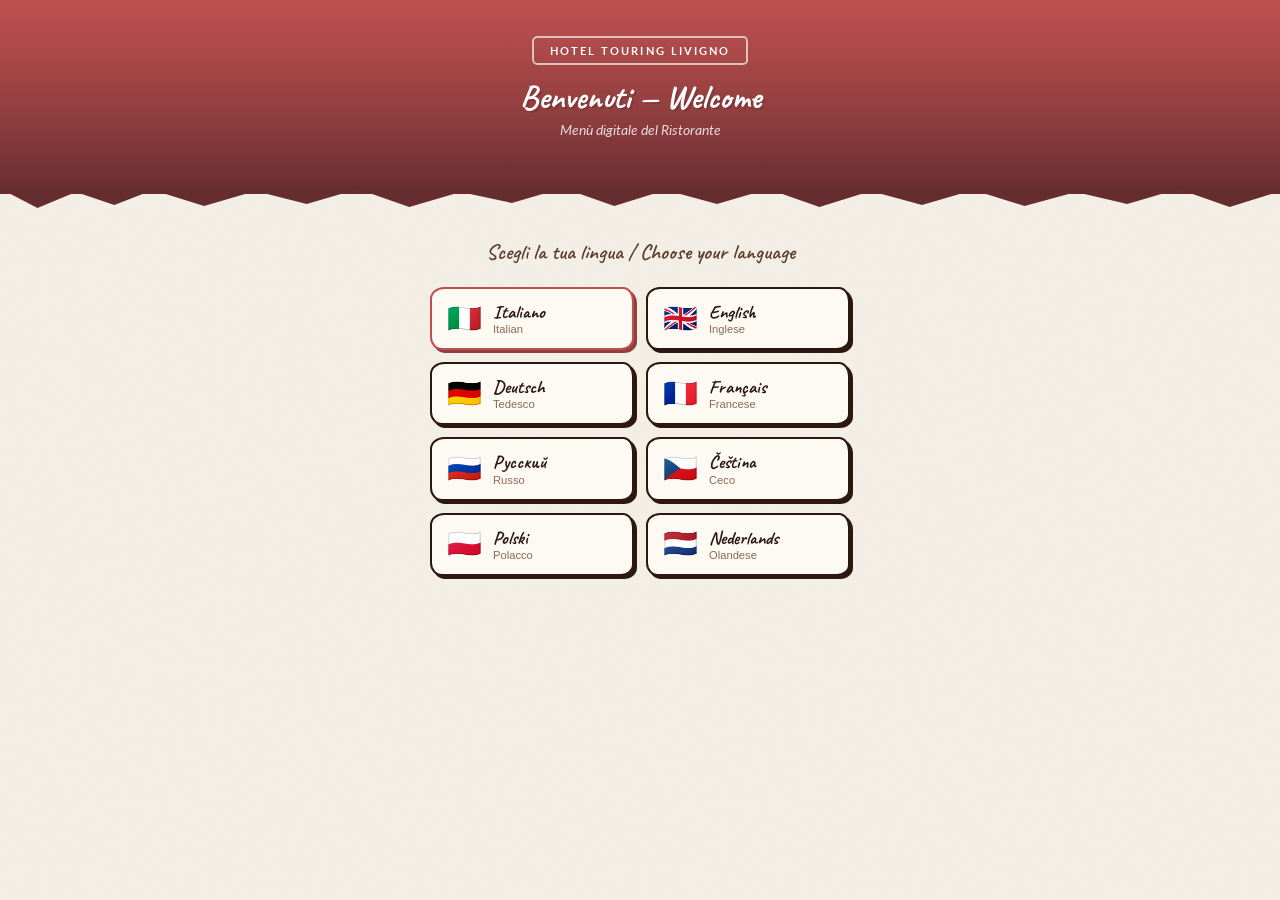
==== commit 56749123: "Add one-time language picker (lang.html), silent GT init, early redirect on all pages" ====
--- a/bar.html
+++ b/bar.html
@@ -2,6 +2,7 @@
 <html lang="it">
 <head>
   <meta charset="UTF-8">
+  <script>if(!localStorage.getItem('menuLang')){sessionStorage.setItem('langReturn',location.href);location.replace('lang.html');}</script>
   <meta name="viewport" content="width=device-width, initial-scale=1.0">
   <title>Bar — Hotel Touring Livigno</title>
   <link rel="preconnect" href="https://fonts.googleapis.com">
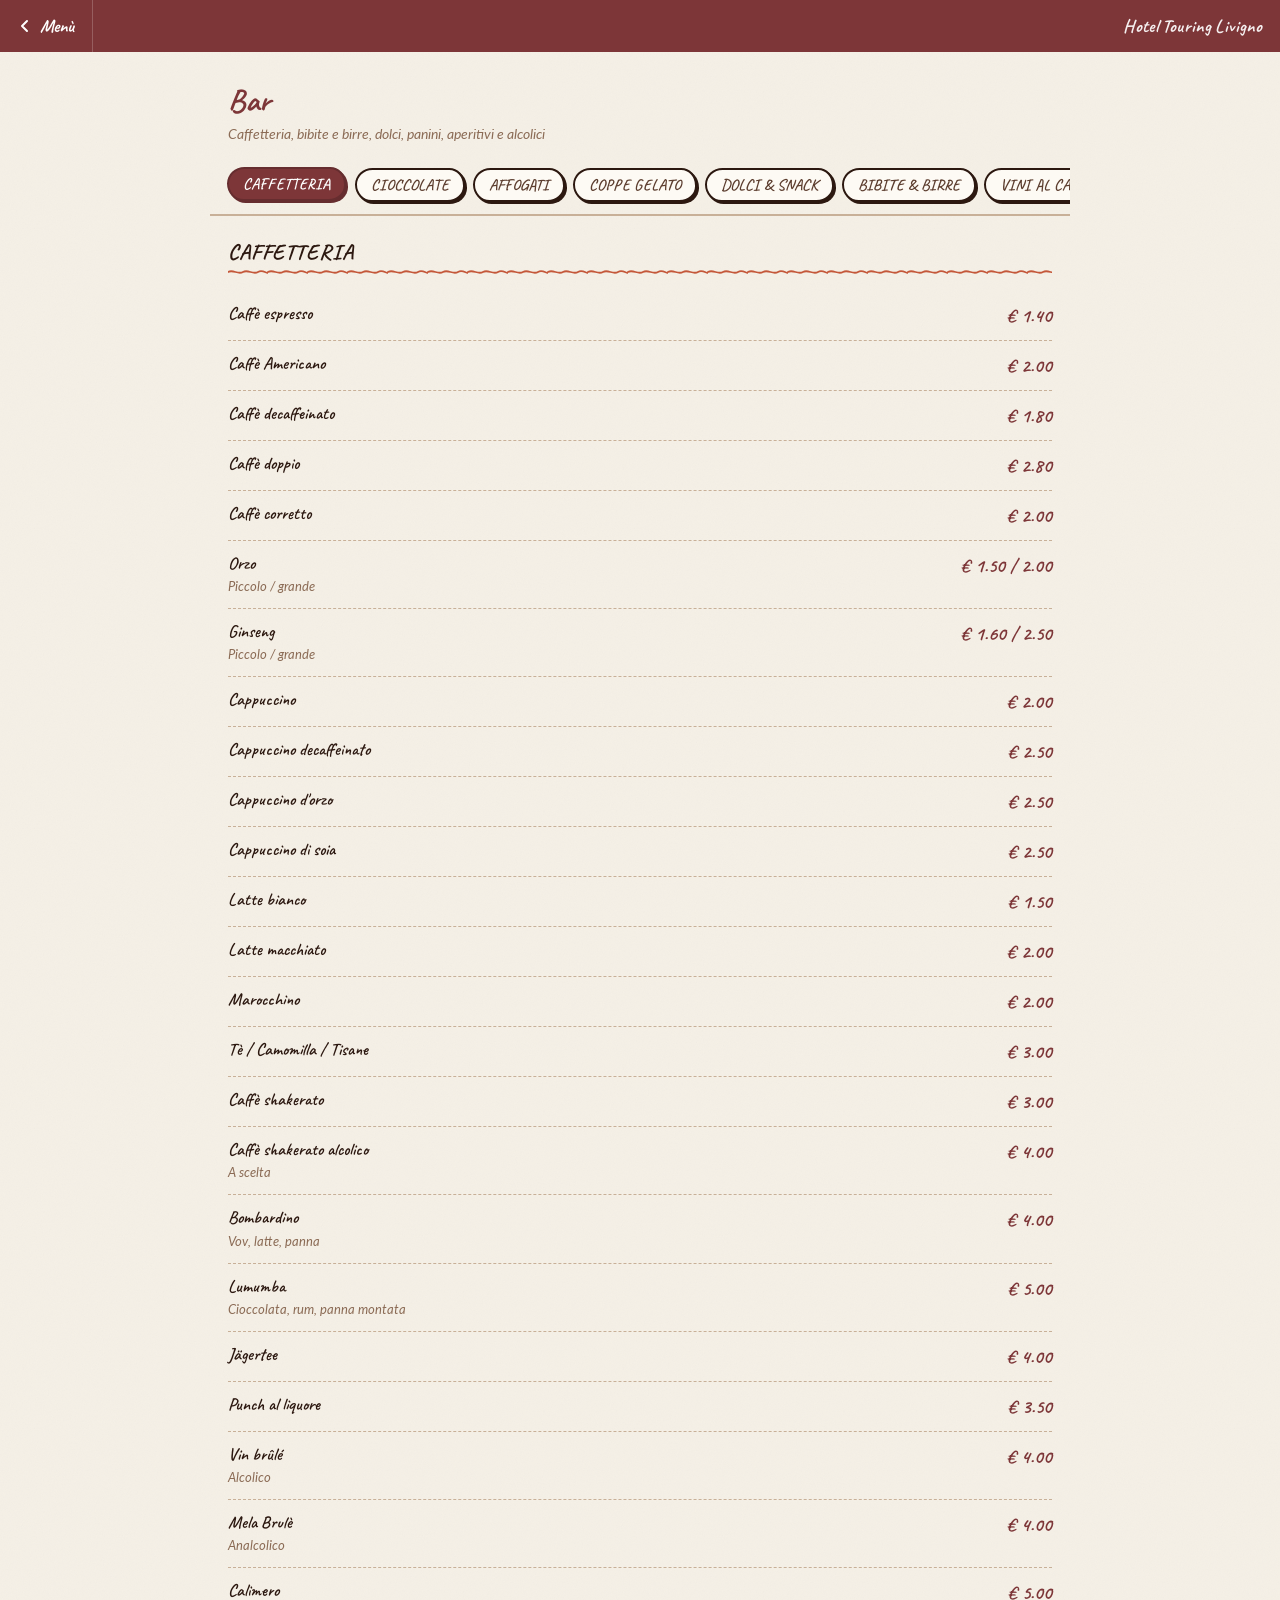
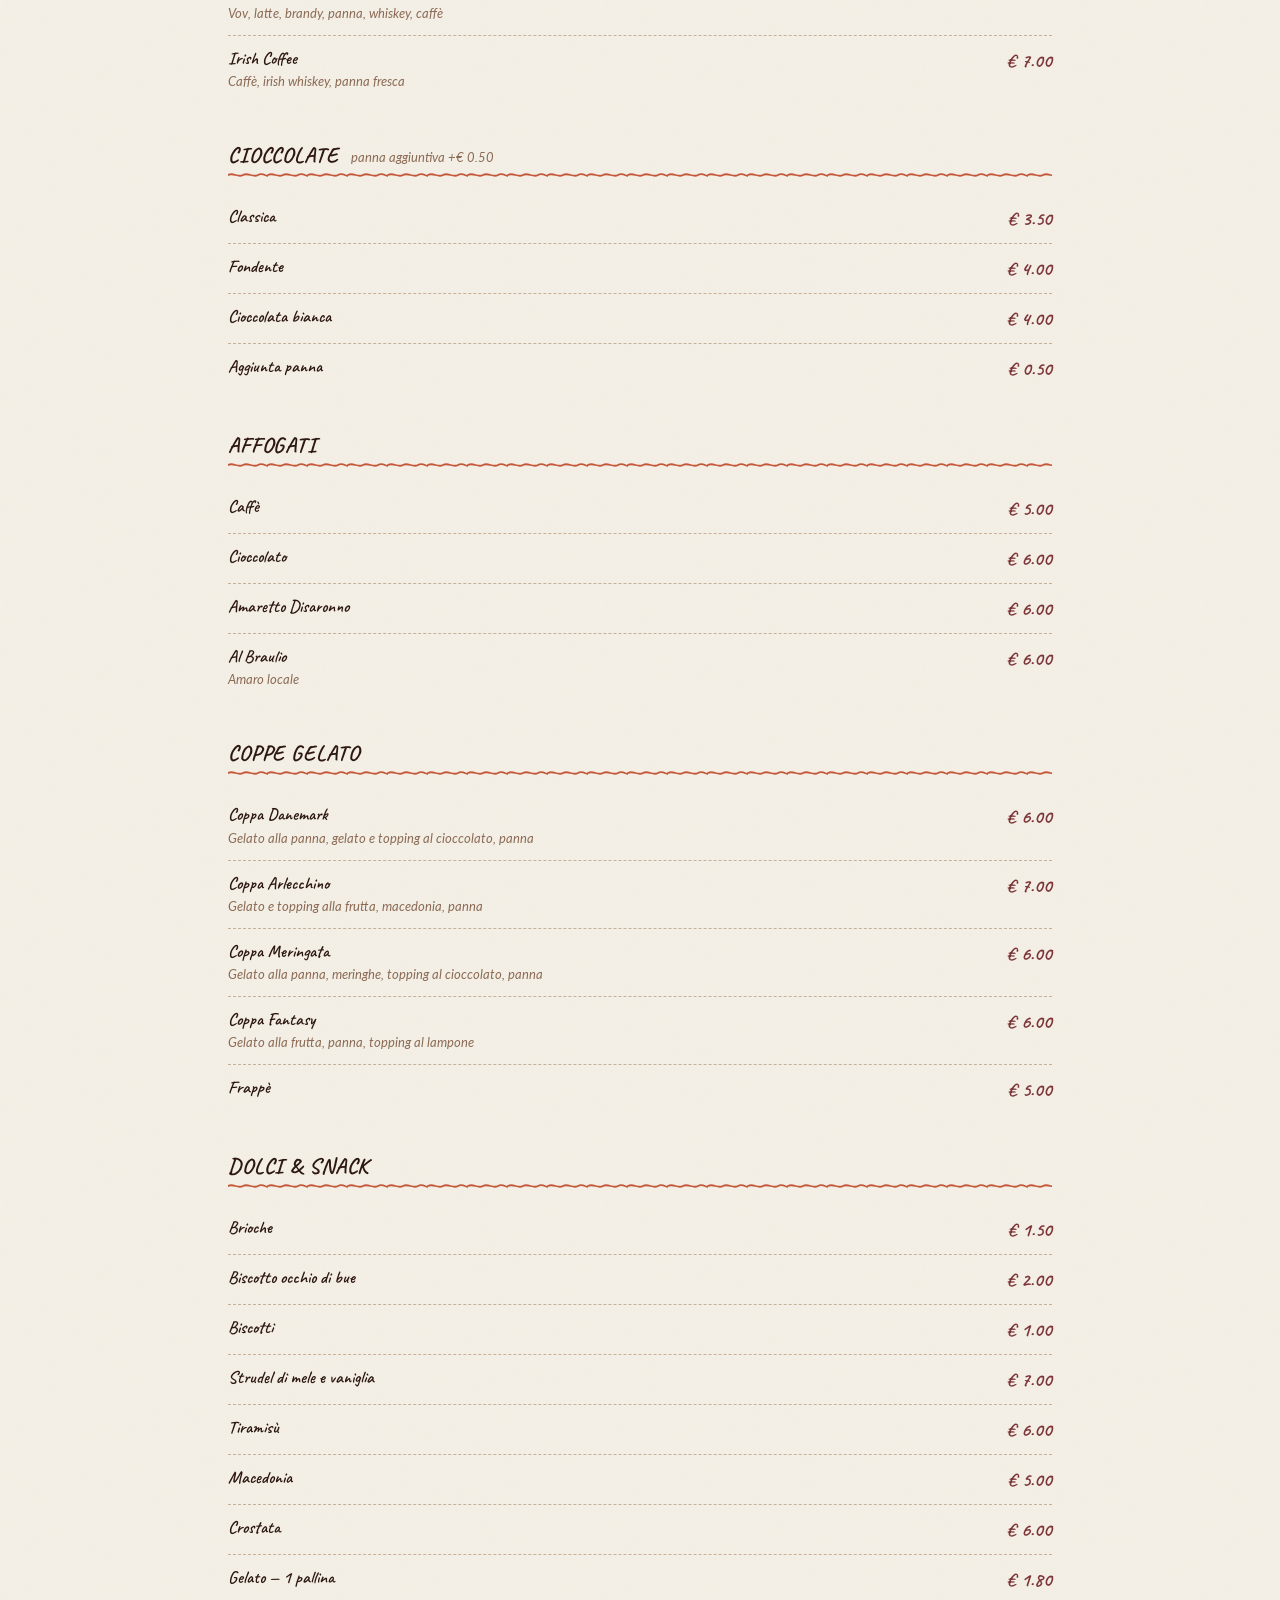
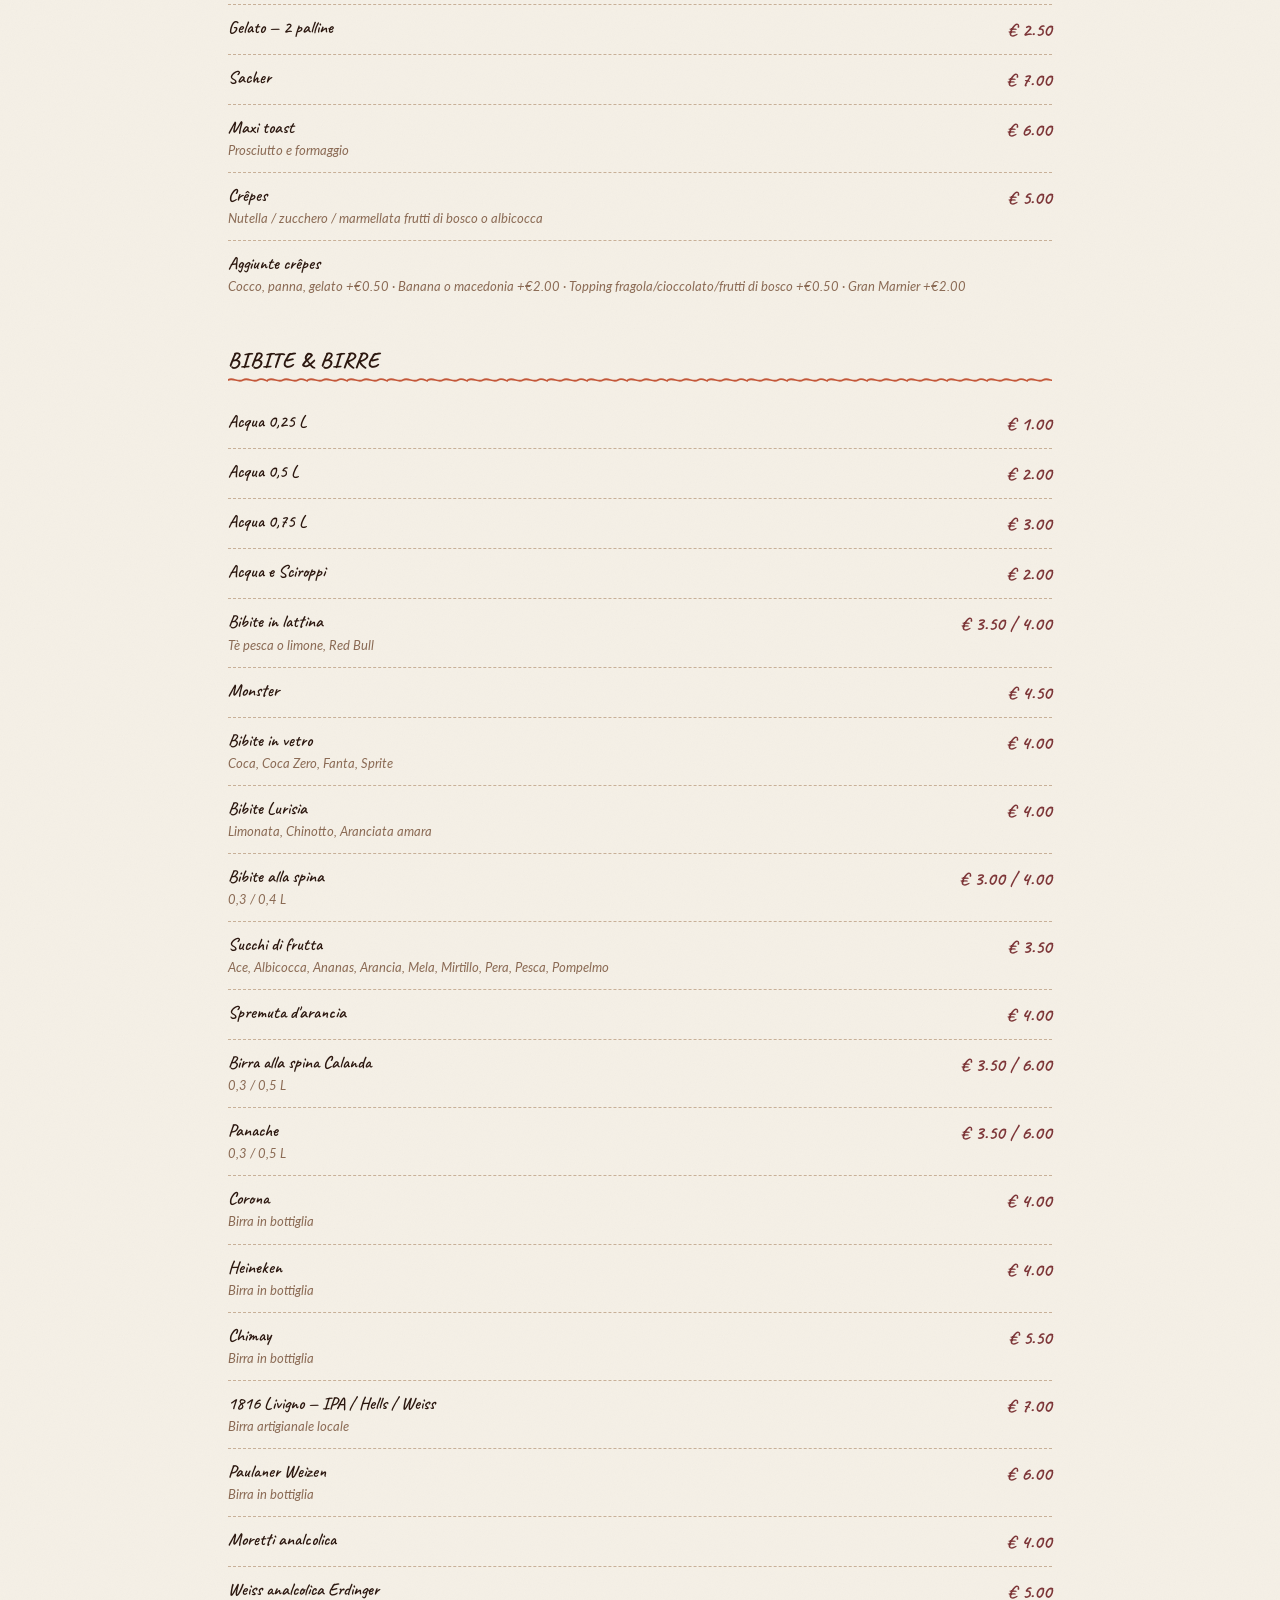
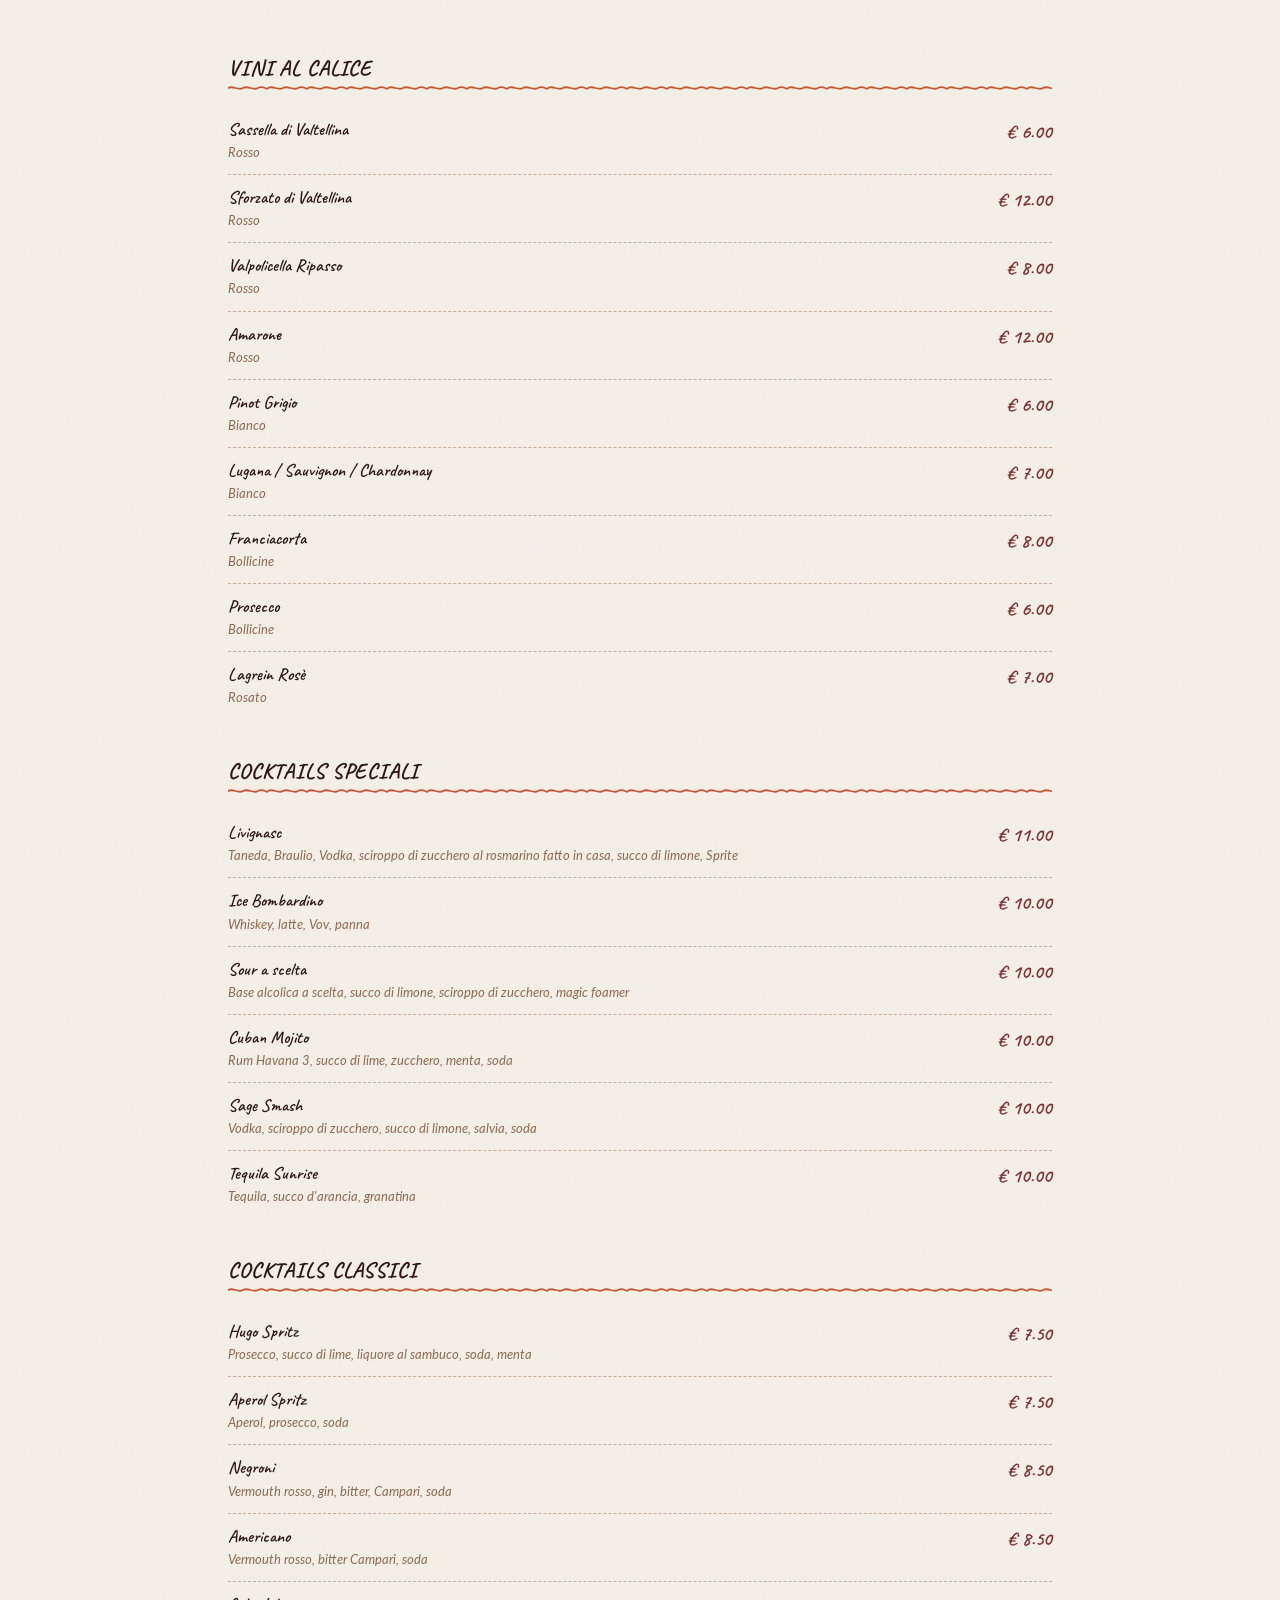
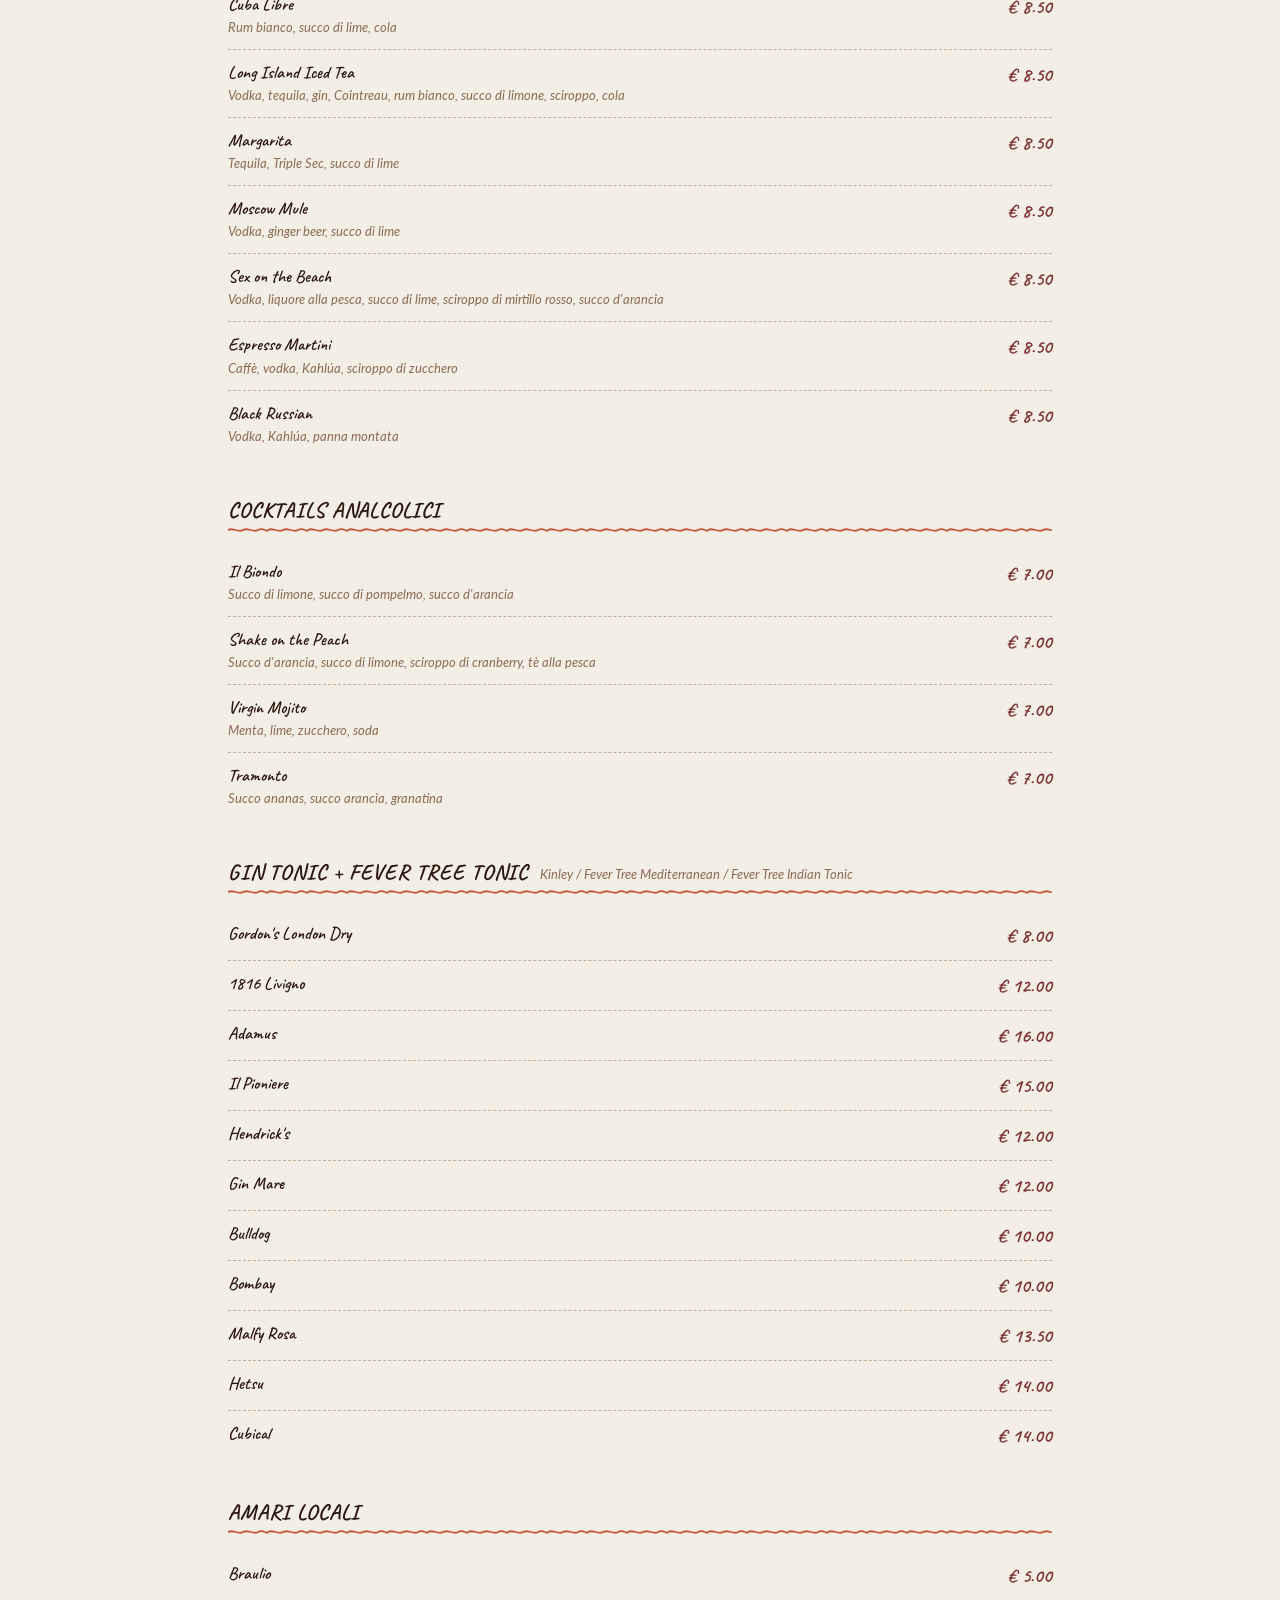
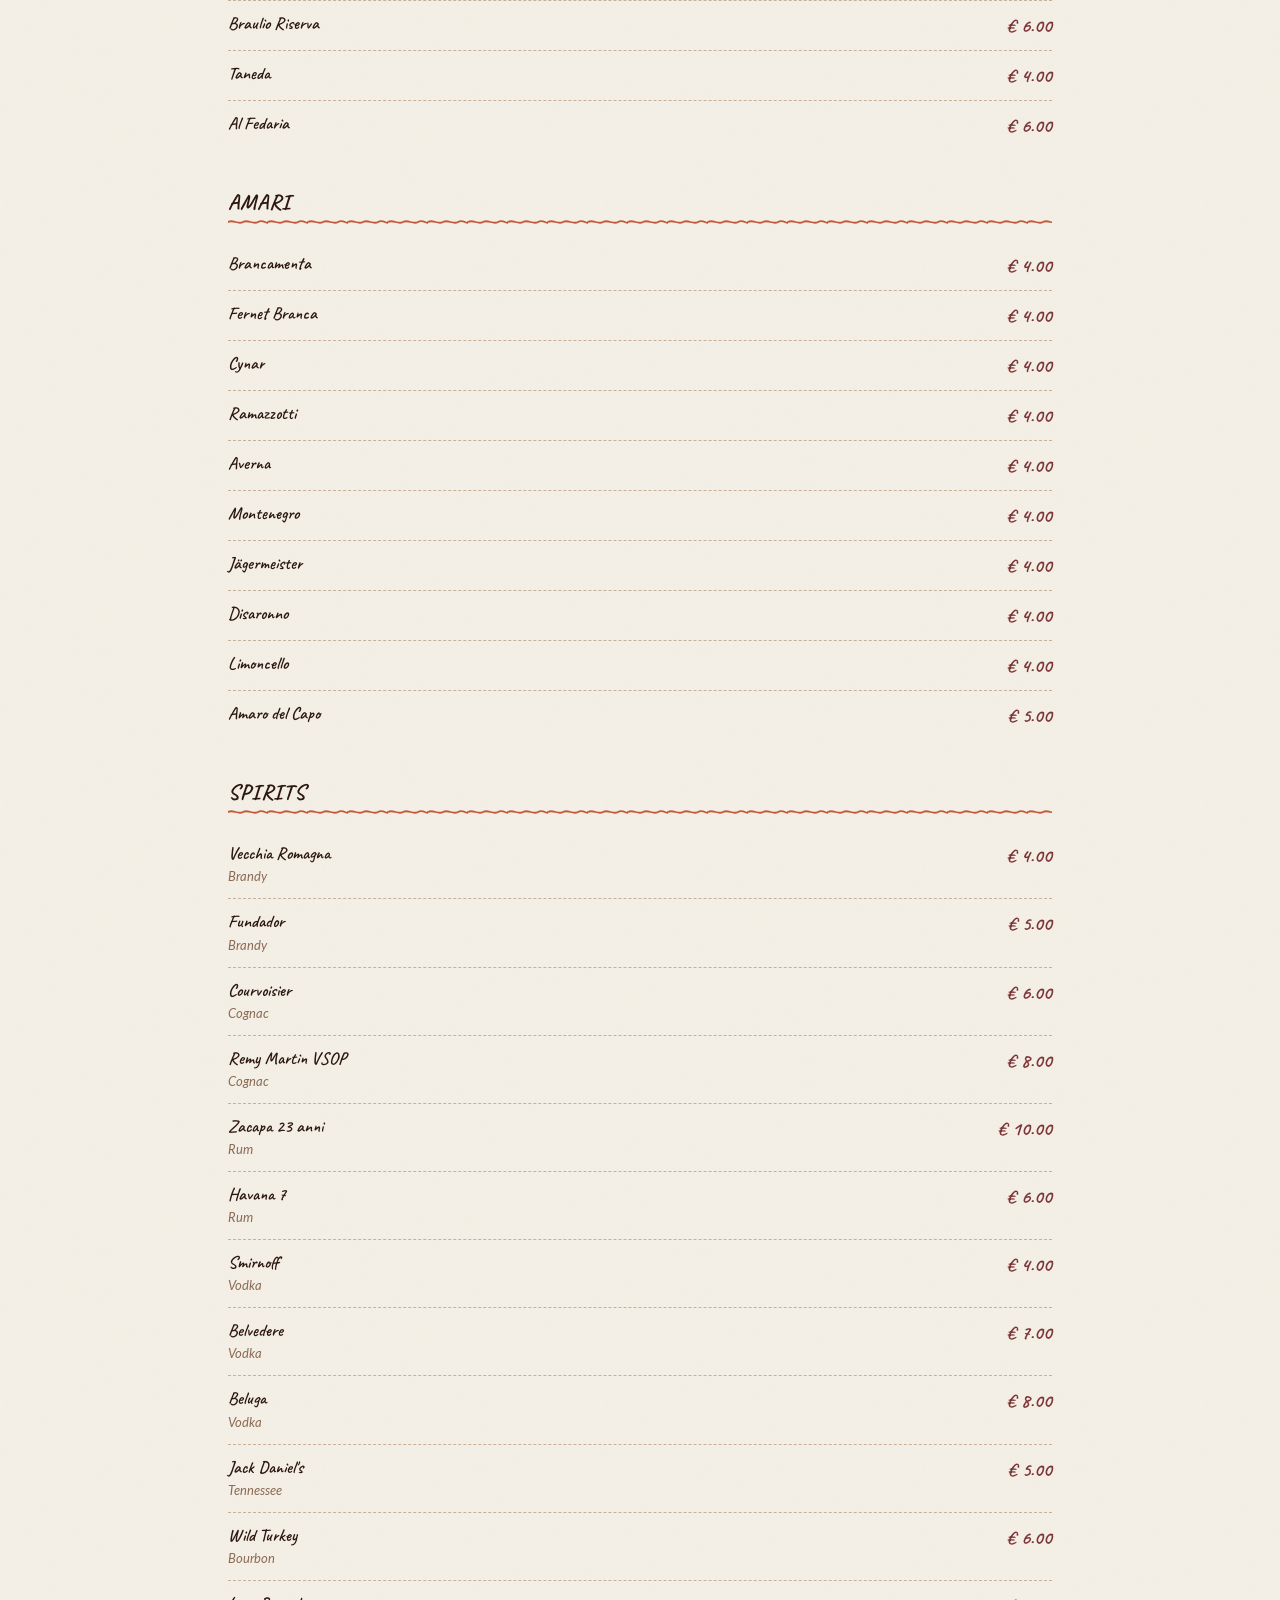
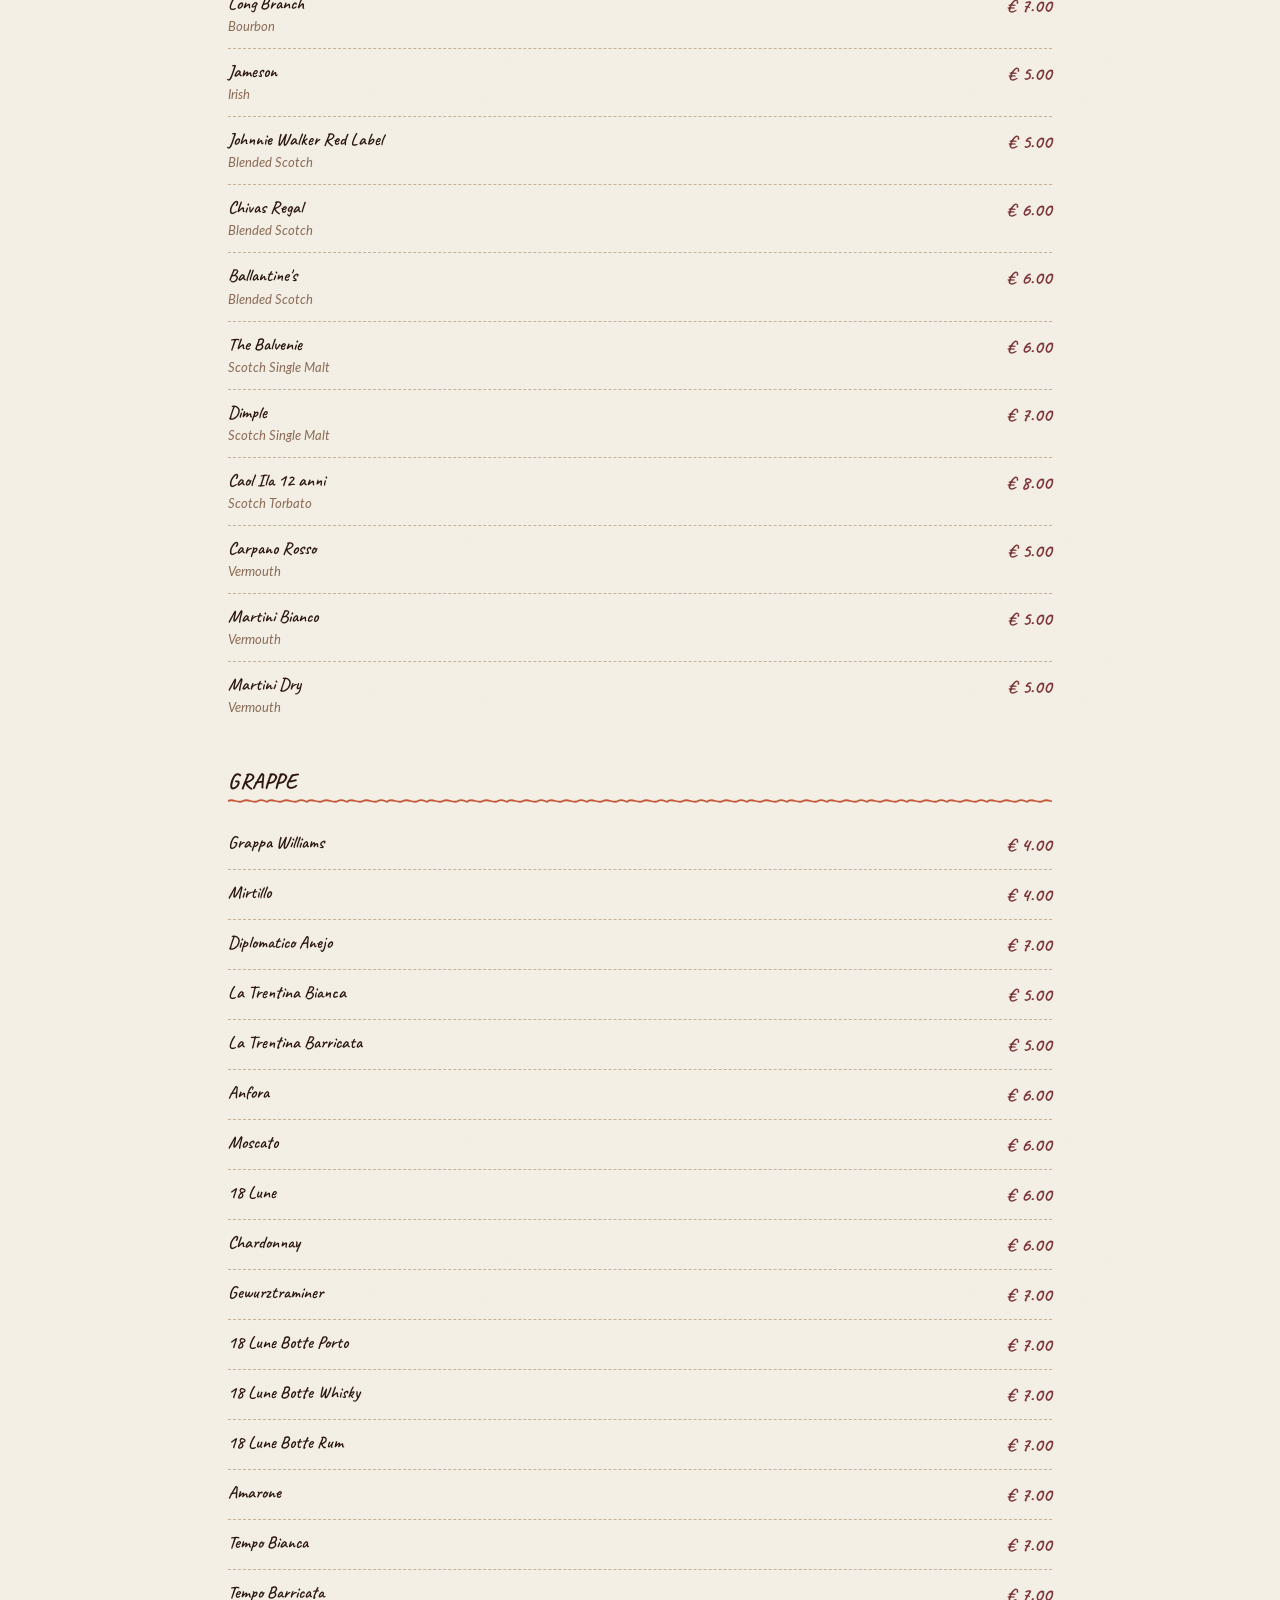
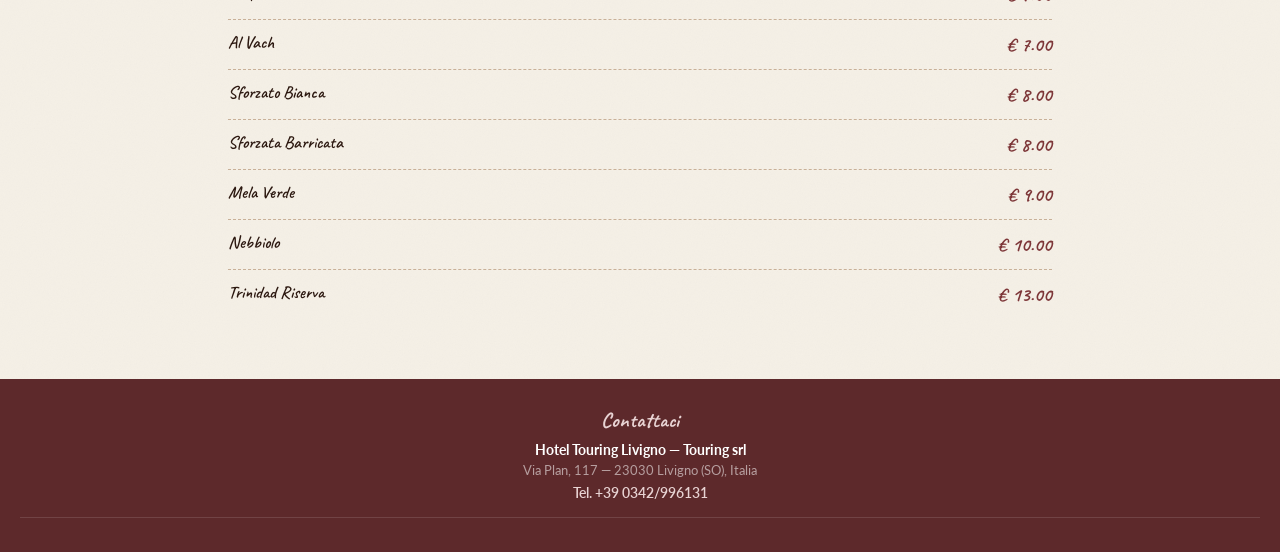
==== commit 579b4e71: "Remove forced lang.html redirect on first visit Users now land directly on the home page in Italian." ====
--- a/bar.html
+++ b/bar.html
@@ -2,7 +2,6 @@
 <html lang="it">
 <head>
   <meta charset="UTF-8">
-  <script>if(!localStorage.getItem('menuLang')){sessionStorage.setItem('langReturn',location.href);location.replace('lang.html');}</script>
   <meta name="viewport" content="width=device-width, initial-scale=1.0">
   <title>Bar — Hotel Touring Livigno</title>
   <link rel="preconnect" href="https://fonts.googleapis.com">
--- a/css/style.css
+++ b/css/style.css
@@ -68,23 +68,41 @@
   overflow-x: clip;
 }
 
-/* Page-enter animation */
+/* Page-enter animations */
+@keyframes headerIn {
+  from { opacity: 0; transform: translateY(-8px); }
+  to   { opacity: 1; transform: translateY(0); }
+}
 @keyframes pageIn {
   from { opacity: 0; transform: translateY(14px); }
   to   { opacity: 1; transform: translateY(0); }
 }
 
+.site-header {
+  animation: headerIn 0.28s var(--ease) both;
+}
 main {
-  animation: pageIn 0.38s var(--ease) both;
-}
-
-/* ============================================================
-   GOOGLE TRANSLATE — hide banner & toolbar
-   ============================================================ */
+  /* slight delay so header lands first */
+  animation: pageIn 0.36s var(--ease) 0.06s both;
+}
+
+/* ============================================================
+   GOOGLE TRANSLATE — nuke banner & toolbar completely
+   ============================================================ */
+/* Hides the top toolbar */
+.goog-te-banner-frame.skiptranslate {
+  display: none !important;
+}
 .goog-te-banner-frame,
-.goog-te-menu-frame { display: none !important; }
-#goog-gt-tt         { display: none !important; }
-body                { top: 0 !important; }
+.goog-te-menu-frame,
+#goog-gt-tt,
+.skiptranslate > iframe {
+  display:    none    !important;
+  height:     0       !important;
+  visibility: hidden  !important;
+}
+/* Always keep body flush — GT injects top:40px as inline style */
+body { top: 0 !important; margin-top: 0 !important; }
 
 /* ============================================================
    HEADER — main (index)
@@ -117,6 +135,34 @@
   z-index: 1;
 }
 
+/* Language-switch pill — top-right of main header */
+.lang-switch {
+  position: absolute;
+  top: 13px;
+  right: 16px;
+  z-index: 10;
+  background: #FDFAF4;
+  border: 2px solid #2C1810;
+  border-radius: 20px 18px 20px 19px / 19px 20px 18px 20px;
+  box-shadow: 2px 2px 0 #2C1810;
+  color: #2C1810;
+  font-family: var(--font-hand);
+  font-size: 0.9rem;
+  font-weight: 700;
+  padding: 4px 11px;
+  cursor: pointer;
+  text-transform: uppercase;
+  transition: transform var(--t-fast) var(--ease), box-shadow var(--t-fast) var(--ease);
+}
+.lang-switch:hover {
+  transform: translate(-1px, -1px);
+  box-shadow: 3px 3px 0 #2C1810;
+}
+.lang-switch:active {
+  transform: translate(1px, 1px);
+  box-shadow: 1px 1px 0 #2C1810;
+}
+
 .header-inner {
   max-width: 860px;
   margin: 0 auto;
@@ -686,6 +732,10 @@
   flex: 1;
 }
 
+.special-menu-wrapper .page-header {
+  margin-bottom: 20px;
+}
+
 .special-tabs {
   display: flex;
   gap: 12px;
@@ -712,8 +762,13 @@
   text-align: center;
 }
 
-.special-tab-btn.active,
 .special-tab-btn:hover {
+  background: var(--terracotta-lt);
+  transform: translate(-1px, -1px);
+  box-shadow: var(--shadow-sm);
+}
+
+.special-tab-btn.active {
   background: var(--terracotta);
   border-color: var(--terracotta-dk);
   color: white;
@@ -935,26 +990,50 @@
 body.theme-ristorante {
   --terracotta:    #A94848;
   --terracotta-dk: #933F40;
+  --terracotta-lt: #F3DCDC;
 }
 body.theme-ristorante .site-header { background: #A94848; }
 
 body.theme-pizzeria {
   --terracotta:    #933F40;
   --terracotta-dk: #7D3638;
+  --terracotta-lt: #EED9D9;
 }
 body.theme-pizzeria .site-header { background: #933F40; }
 
 body.theme-bar {
   --terracotta:    #7D3638;
   --terracotta-dk: #662D2F;
+  --terracotta-lt: #E8D3D3;
 }
 body.theme-bar .site-header { background: #7D3638; }
 
 body.theme-vini {
   --terracotta:    #662D2F;
   --terracotta-dk: #5D292B;
+  --terracotta-lt: #E2CCCC;
 }
 body.theme-vini .site-header { background: #662D2F; }
+
+body.theme-speciali .site-header { background: #BF5050; }
+
+/* ============================================================
+   HOME CARDS — each card uses its section's theme color
+   for the title and button so index.html matches the pages
+   ============================================================ */
+a[href="ristorante.html"] { --terracotta: #A94848; --terracotta-dk: #933F40; }
+a[href="pizzeria.html"]   { --terracotta: #933F40; --terracotta-dk: #7D3638; }
+a[href="bar.html"]        { --terracotta: #7D3638; --terracotta-dk: #662D2F; }
+a[href="vini.html"]       { --terracotta: #662D2F; --terracotta-dk: #5D292B; }
+
+/* Vini card has class="card-btn gold" — override gold with its theme color */
+a[href="vini.html"] .card-btn {
+  background:  var(--terracotta)    !important;
+  box-shadow:  2px 2px 0 var(--terracotta-dk) !important;
+}
+a[href="vini.html"]:hover .card-btn {
+  box-shadow:  4px 4px 0 var(--terracotta-dk) !important;
+}
 
 /* ============================================================
    RESPONSIVE
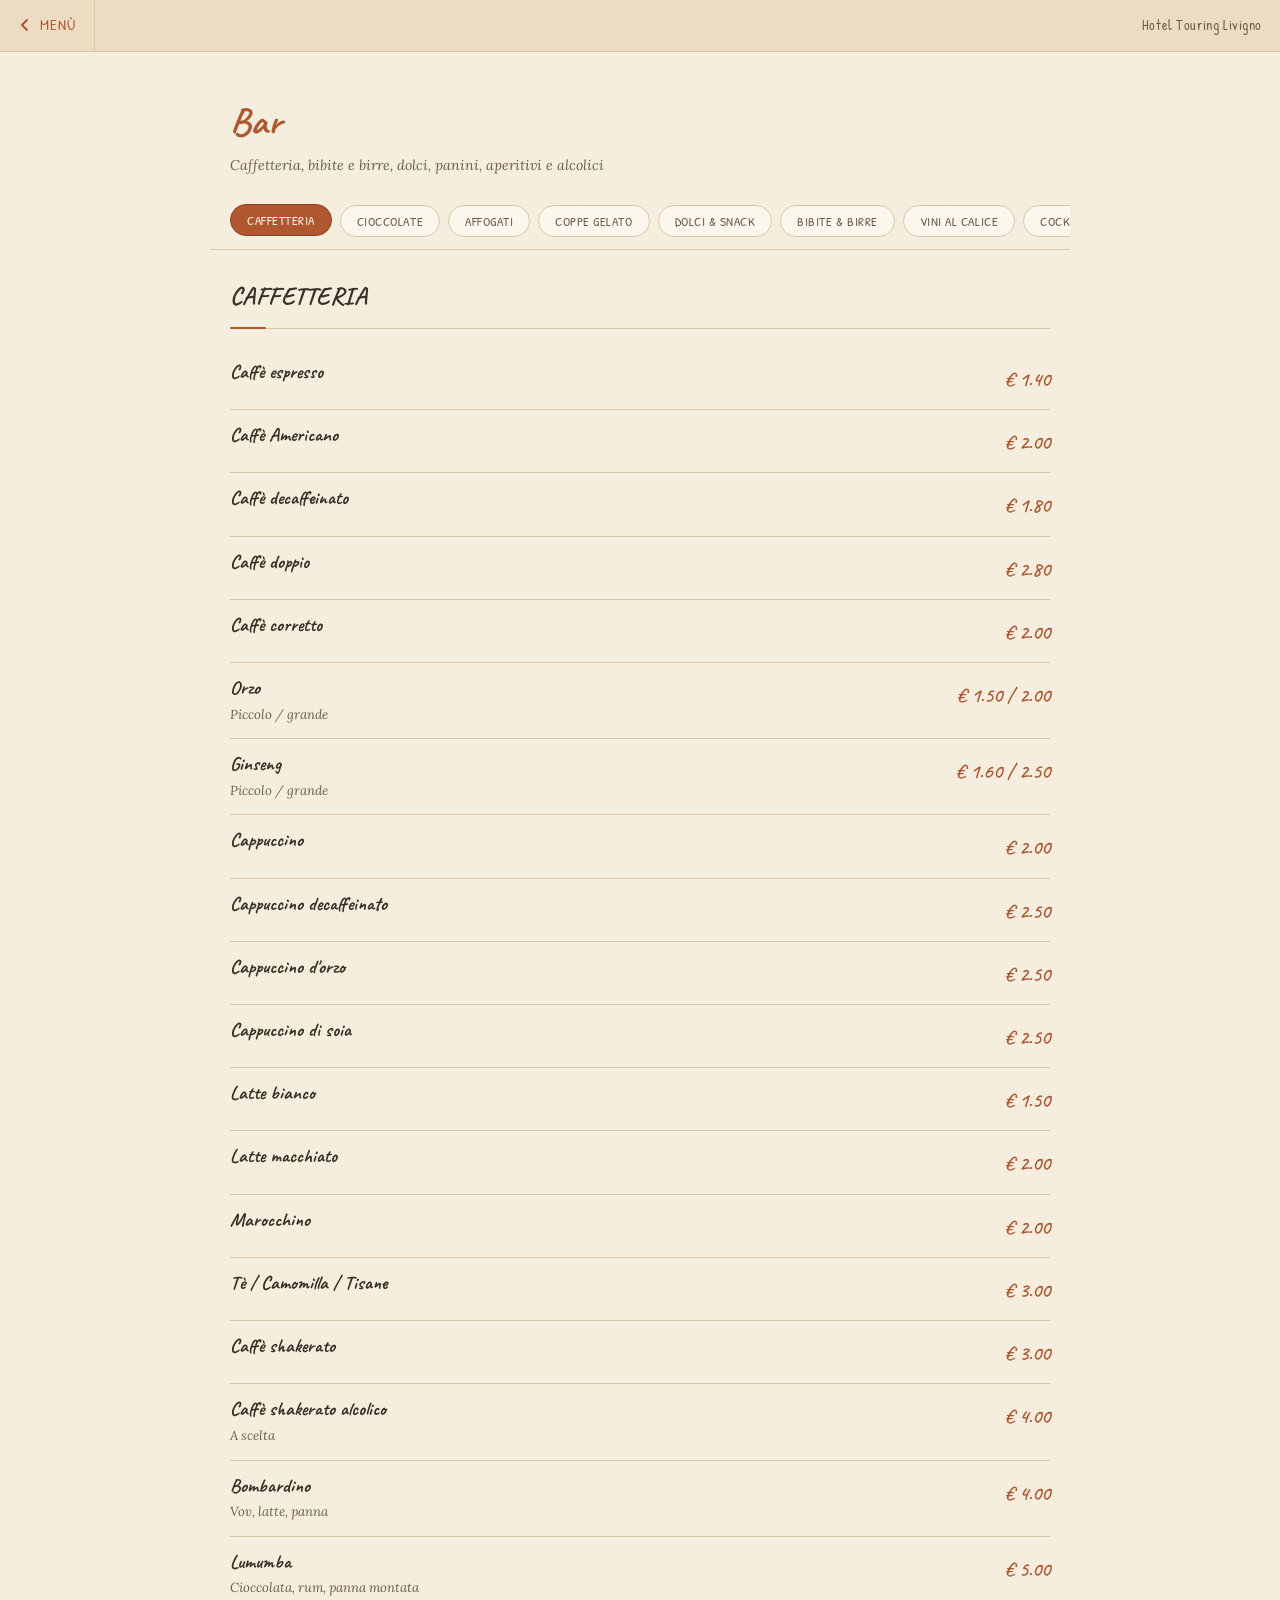
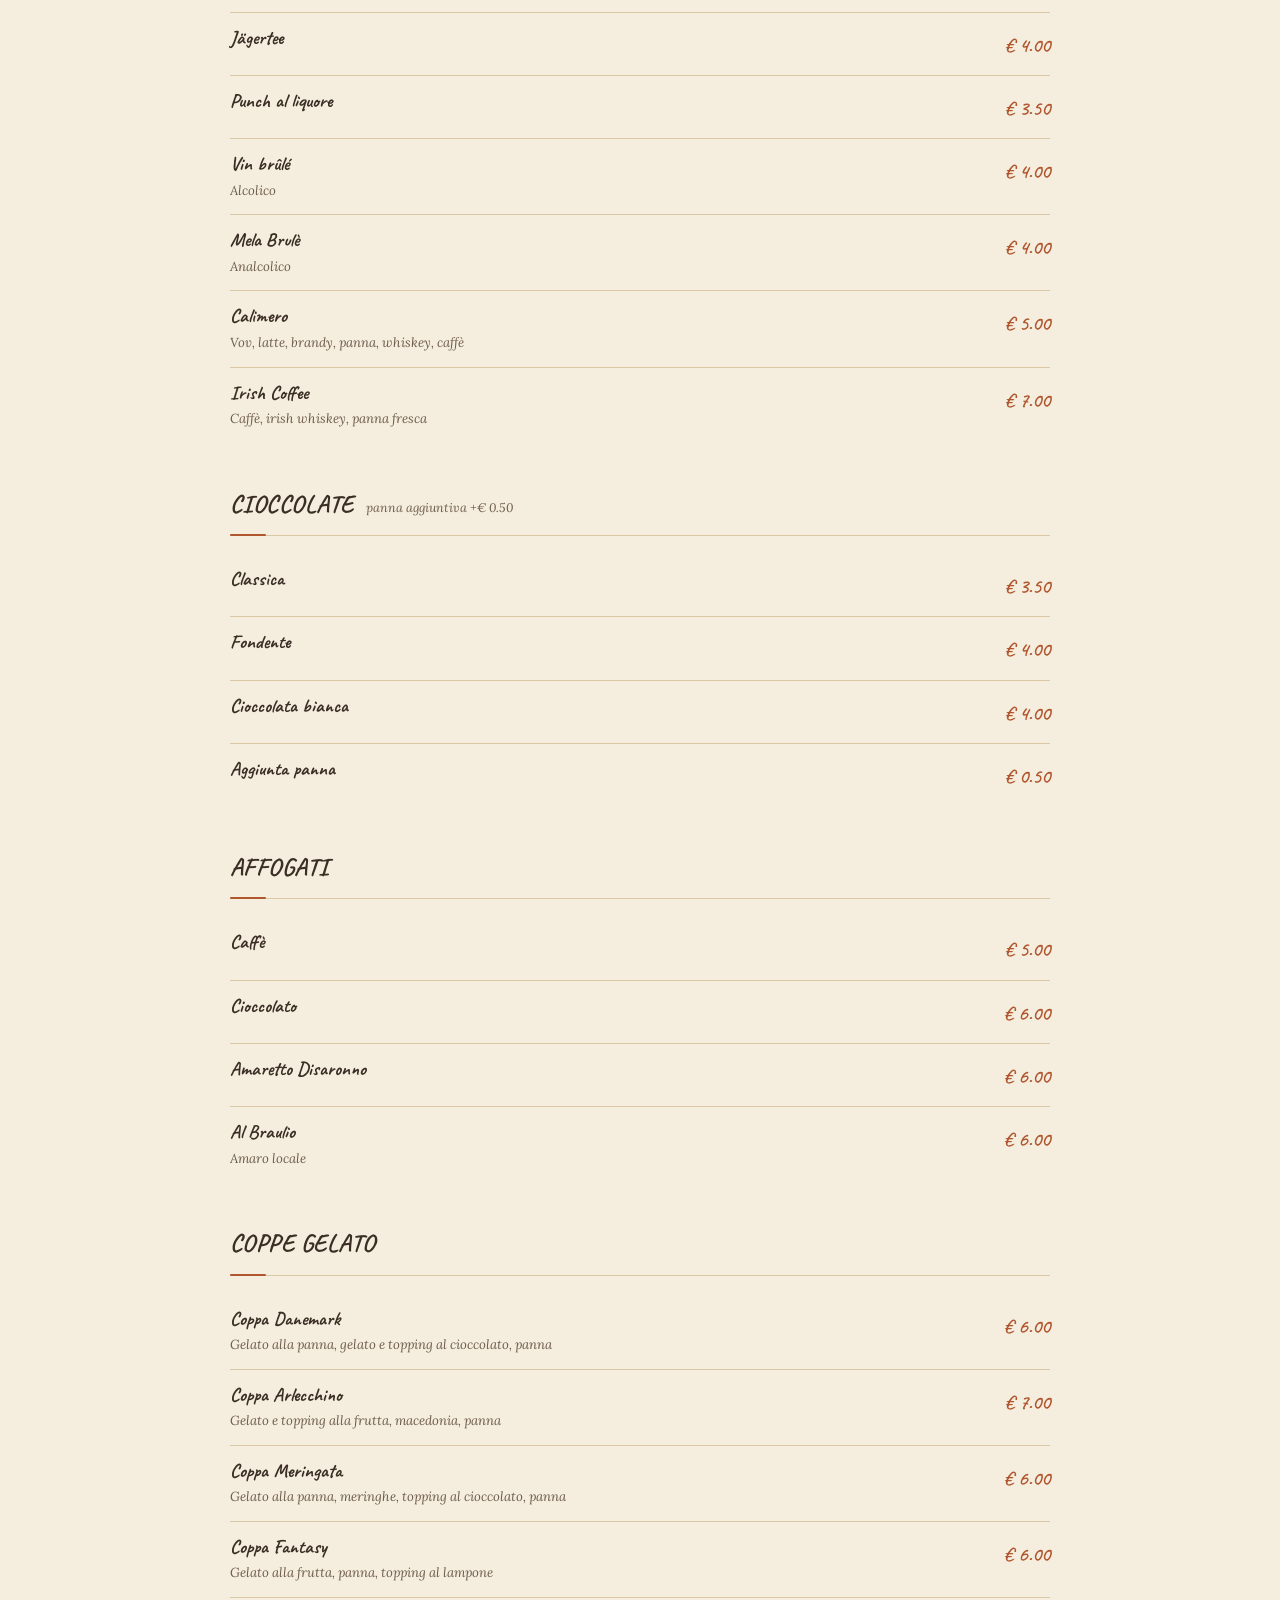
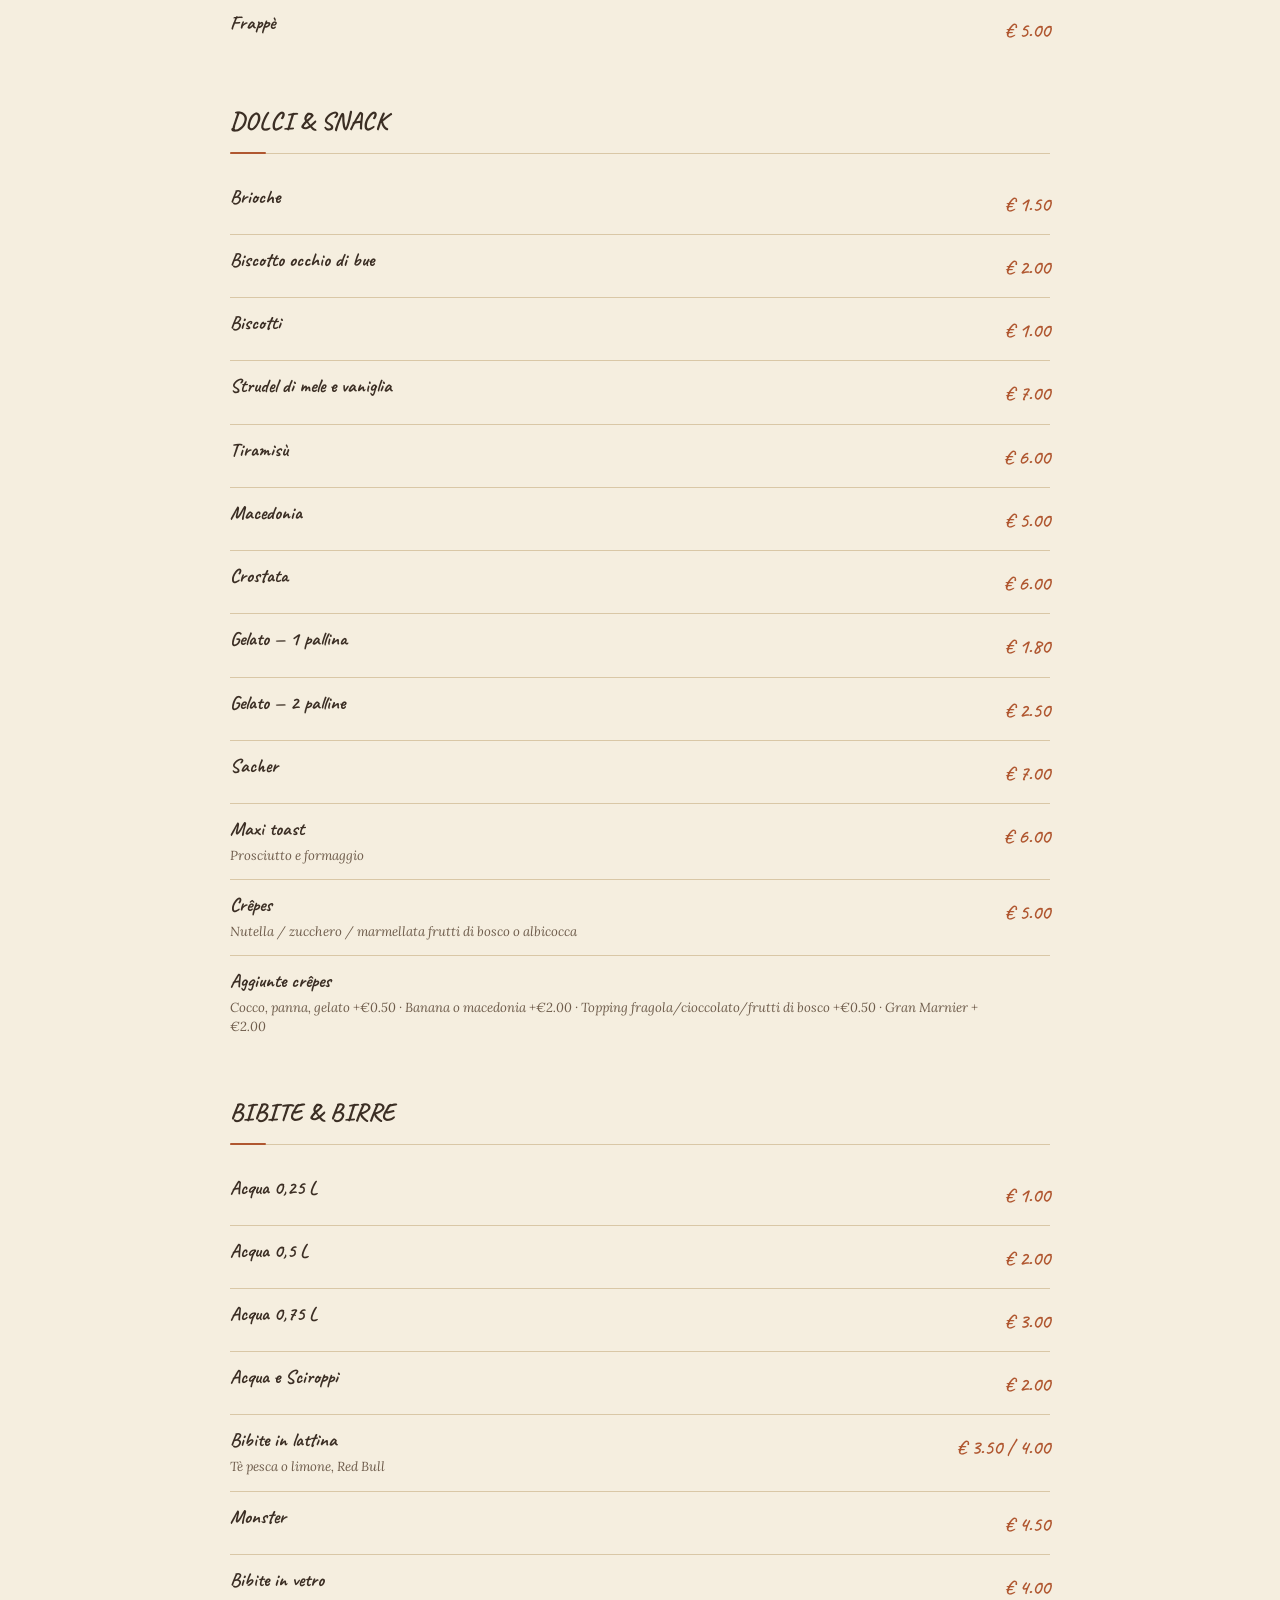
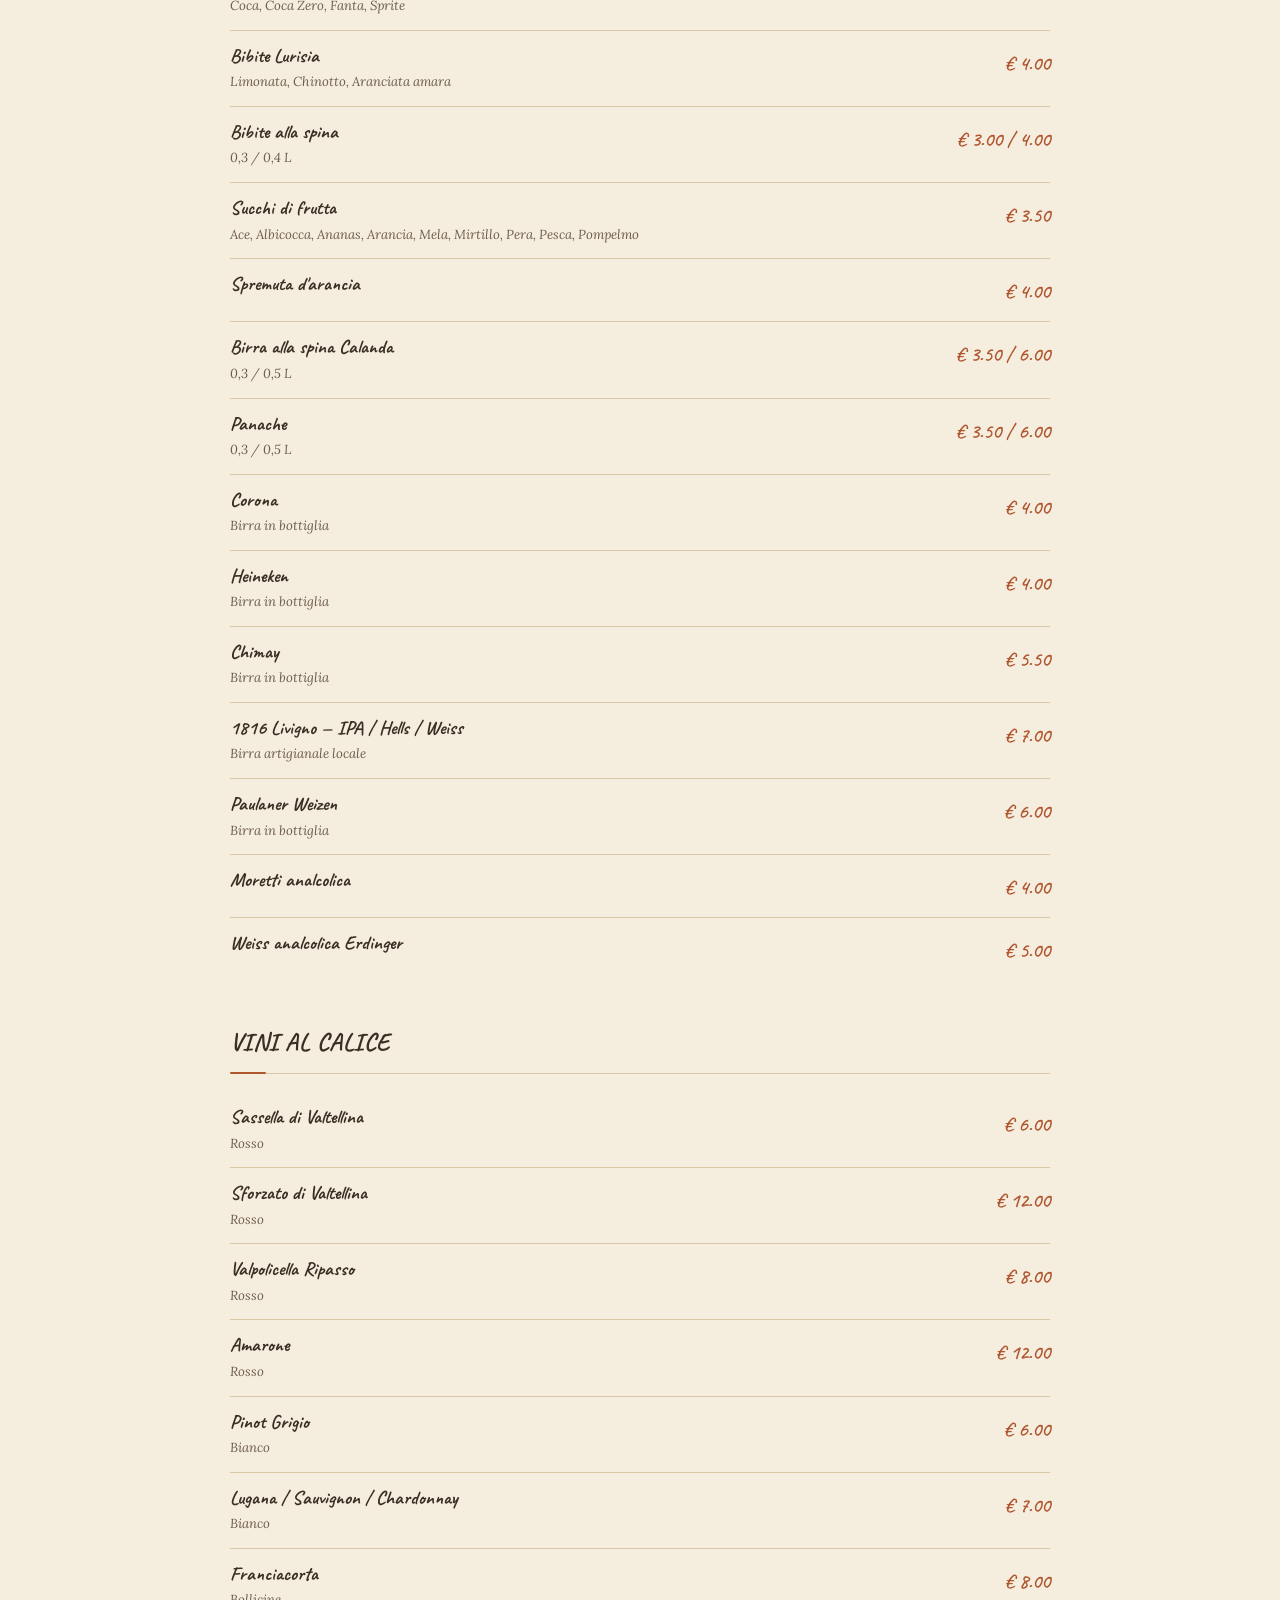
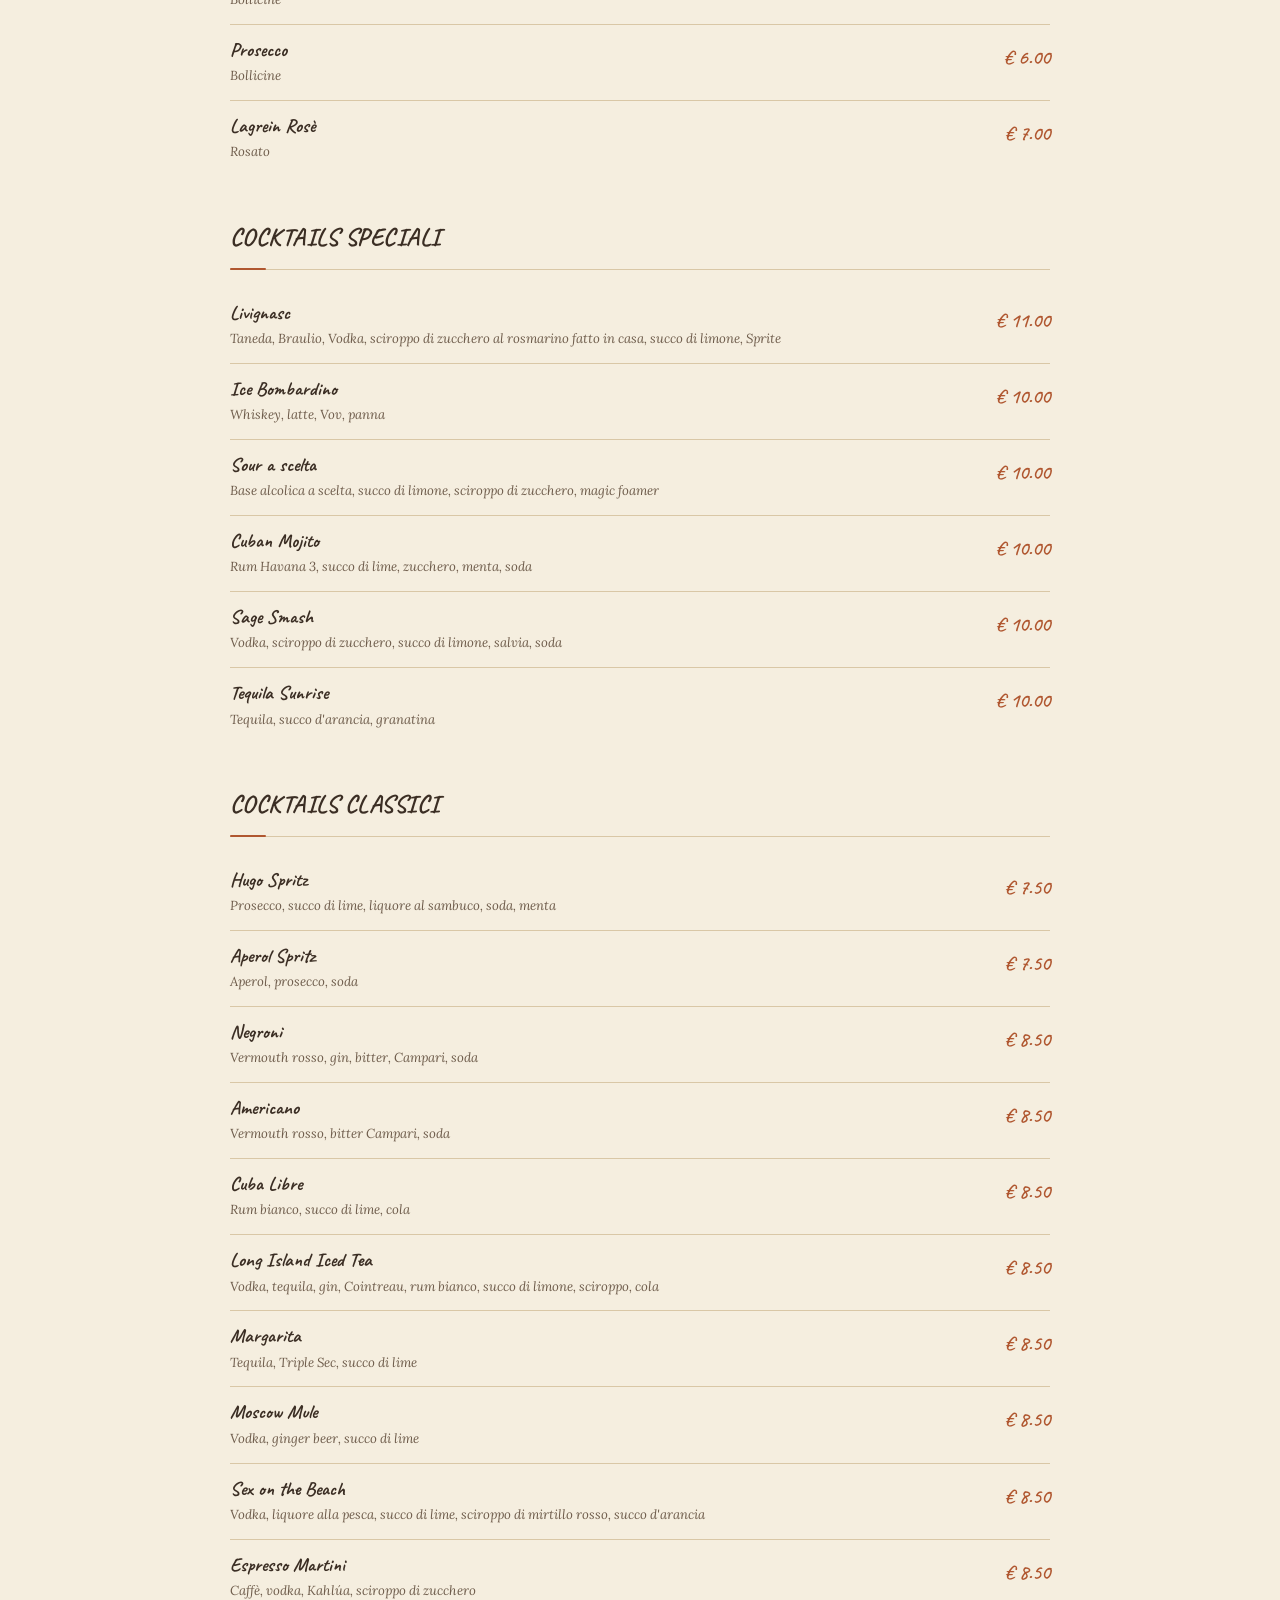
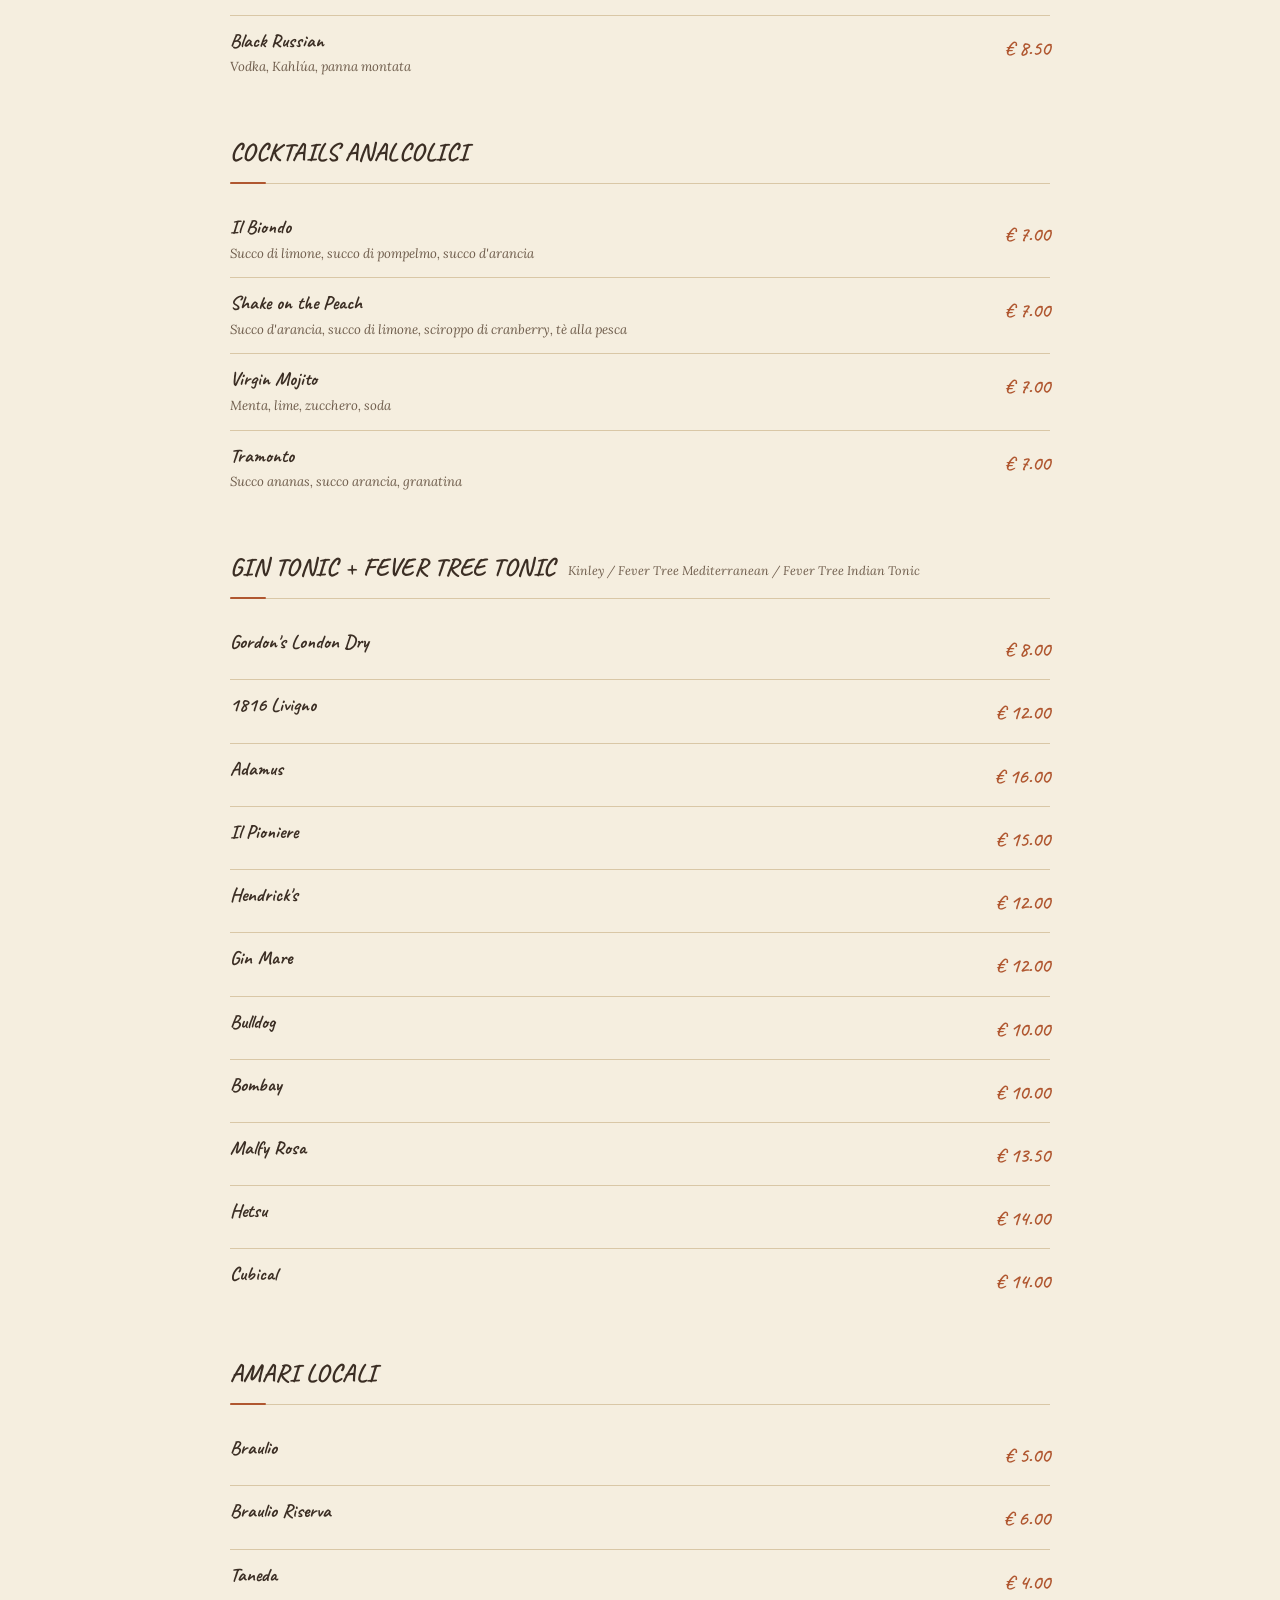
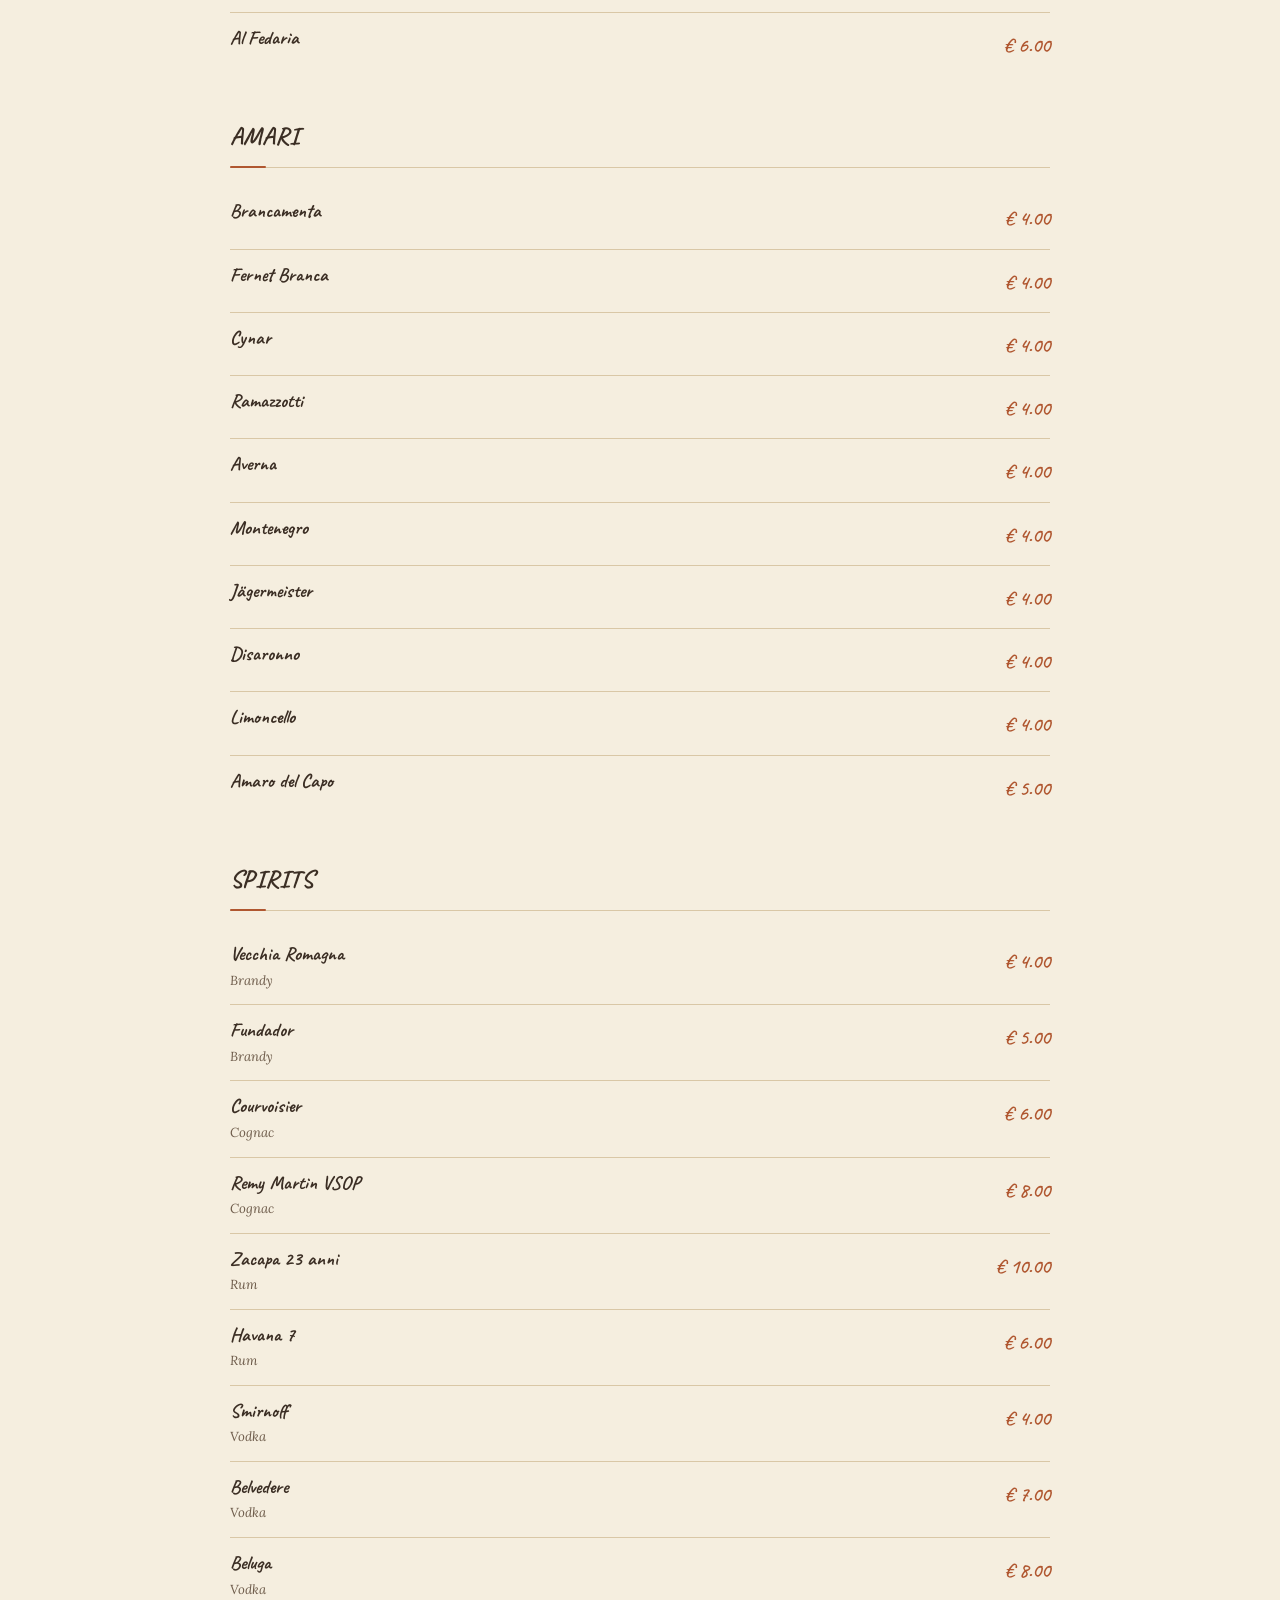
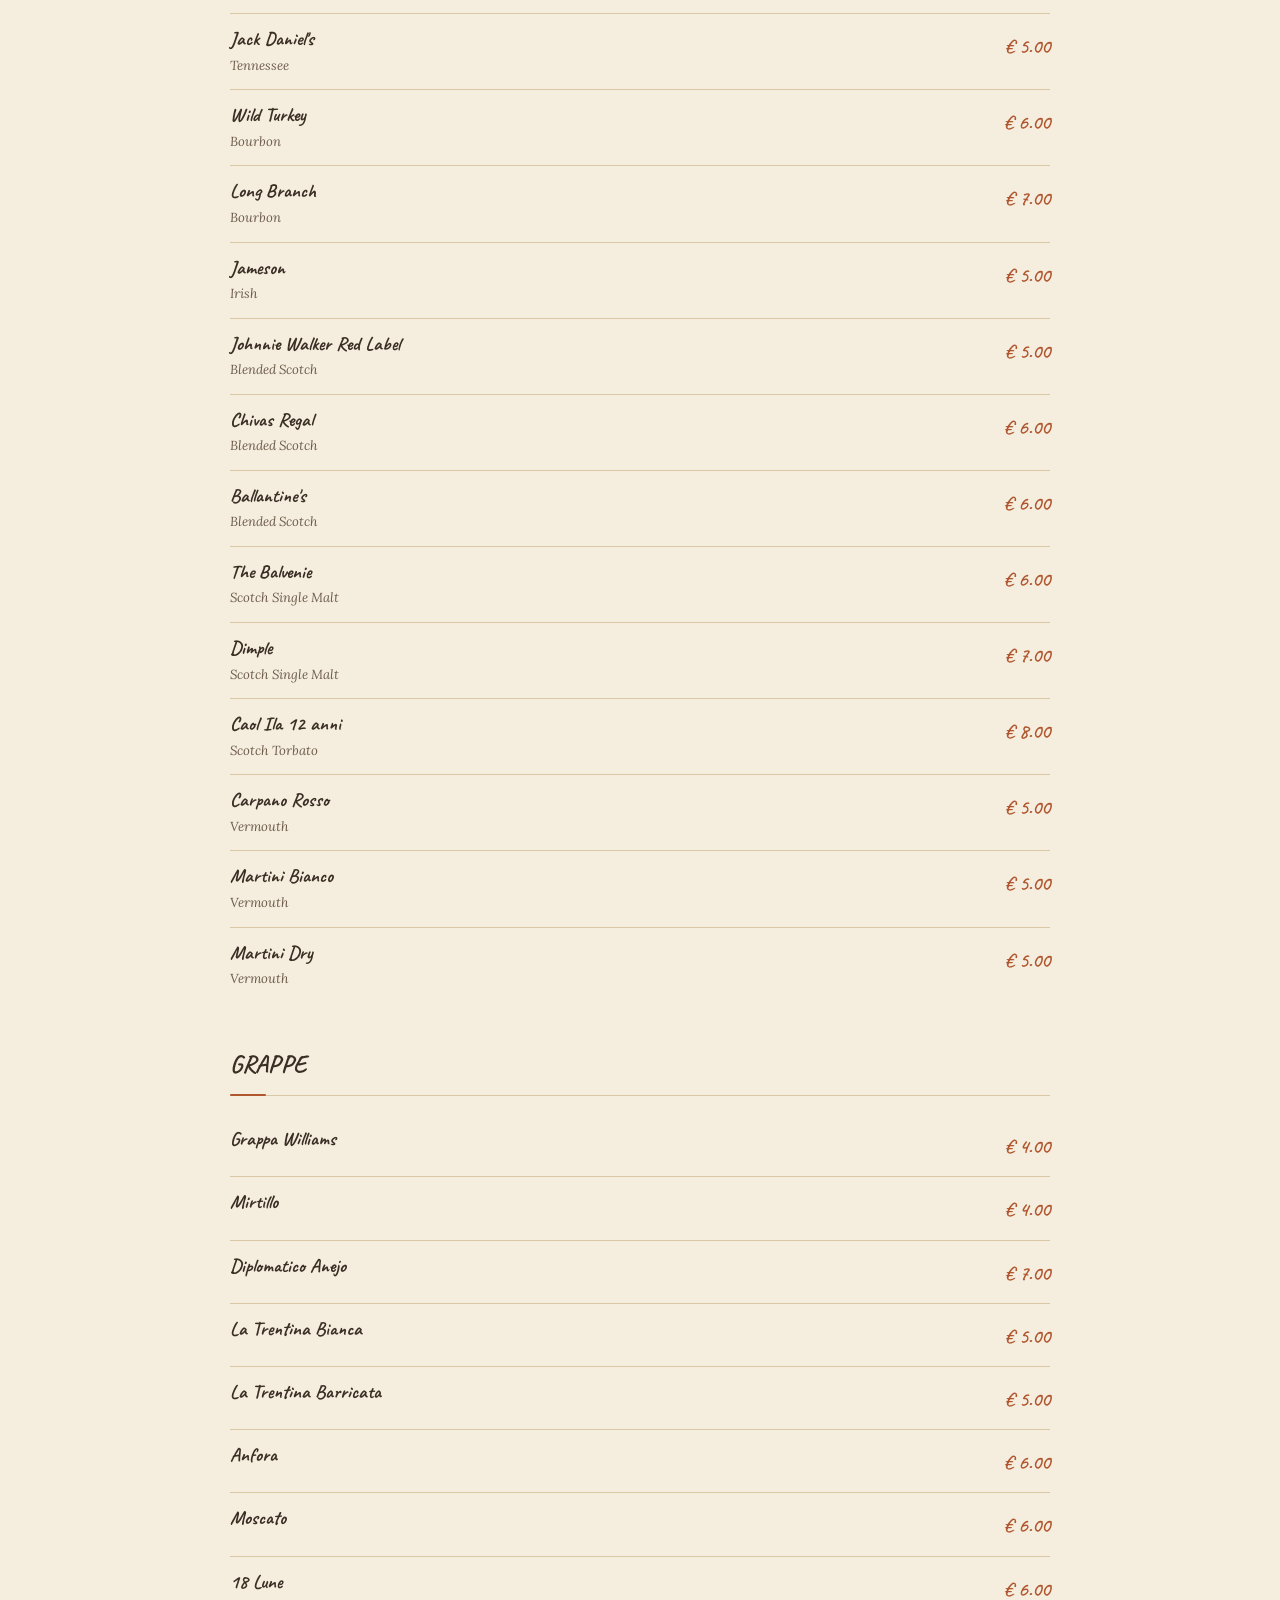
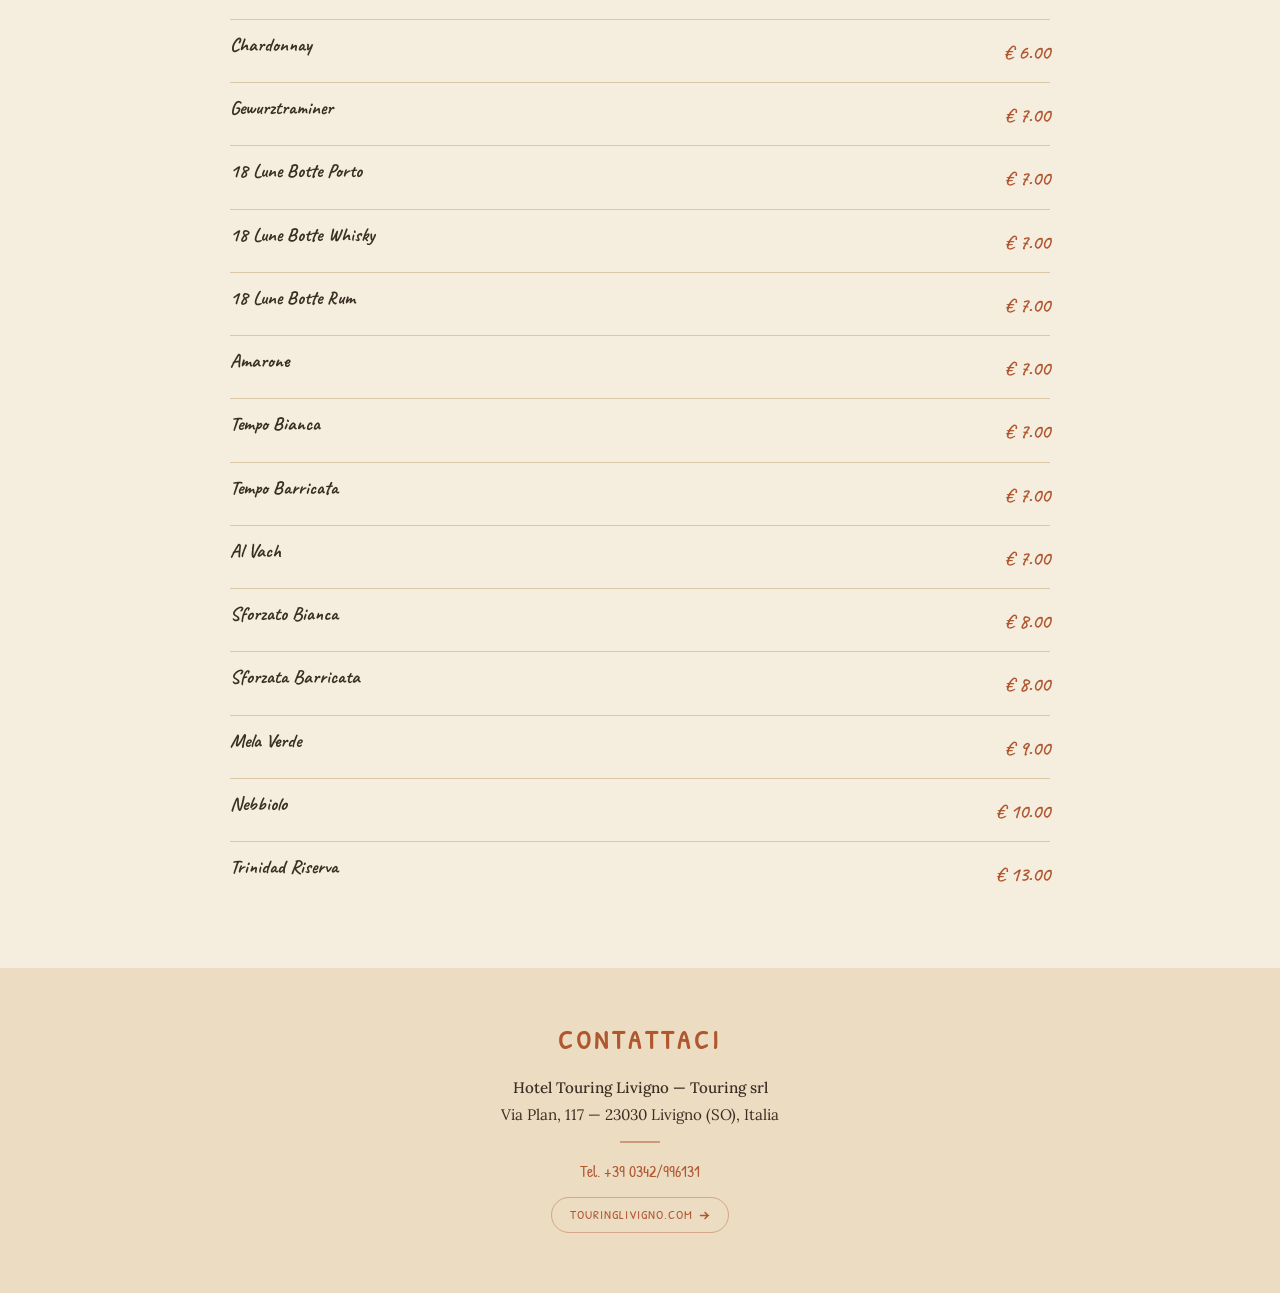
==== commit 18579343: "Update full menu: new ristorante, pizzeria & degustazione items with prices - ristorante_data: compl" ====
--- a/bar.html
+++ b/bar.html
@@ -6,19 +6,19 @@
   <title>Bar — Hotel Touring Livigno</title>
   <link rel="preconnect" href="https://fonts.googleapis.com">
   <link rel="preconnect" href="https://fonts.gstatic.com" crossorigin>
-  <link href="https://fonts.googleapis.com/css2?family=Caveat:wght@400;600;700&family=Lato:ital,wght@0,300;0,400;0,700;1,400&display=swap" rel="stylesheet">
+  <link href="https://fonts.googleapis.com/css2?family=Caveat:wght@500;600;700&family=Patrick+Hand&family=Lora:ital,wght@0,400;0,500;1,400&display=swap" rel="stylesheet">
   <link rel="stylesheet" href="css/style.css">
   <script src="js/nav.js"></script>
   <script src="js/translate.js"></script>
   <script src="//translate.google.com/translate_a/element.js?cb=googleTranslateElementInit" async></script>
 </head>
-<body class="theme-bar">
+<body>
   <div id="google_translate_element" style="position:absolute;top:-9999px;left:-9999px;"></div>
 
   <header class="site-header compact">
     <a href="index.html" class="back-btn">
-      <svg width="18" height="18" viewBox="0 0 18 18" fill="none" xmlns="http://www.w3.org/2000/svg">
-        <path d="M11 4 L6 9 L11 14" stroke="white" stroke-width="2" stroke-linecap="round" stroke-linejoin="round"/>
+      <svg width="18" height="18" viewBox="0 0 18 18" fill="none">
+        <path d="M11 4 L6 9 L11 14" stroke="currentColor" stroke-width="2" stroke-linecap="round" stroke-linejoin="round"/>
       </svg>
       Menù
     </a>
@@ -37,11 +37,19 @@
   </main>
 
   <footer class="site-footer">
-    <div class="footer-contact">
-      <p class="footer-contact-label">Contattaci</p>
-      <p class="footer-hotel-name">Hotel Touring Livigno — Touring srl</p>
-      <p class="footer-address">Via Plan, 117 — 23030 Livigno (SO), Italia</p>
+    <div class="footer-inner">
+      <h2 class="footer-heading">Contattaci</h2>
+      <p class="footer-line biz">Hotel Touring Livigno — Touring srl</p>
+      <p class="footer-line">Via Plan, 117 — 23030 Livigno (SO), Italia</p>
+      <hr class="footer-sep">
       <a href="tel:+390342996131" class="footer-phone">Tel. +39 0342/996131</a>
+      <br>
+      <a href="https://touringlivigno.com" target="_blank" rel="noopener" class="footer-hotel-link">
+        touringlivigno.com
+        <svg width="11" height="11" viewBox="0 0 11 11" fill="none">
+          <path d="M1.5 5.5h8M6 2.5L9 5.5 6 8.5" stroke="currentColor" stroke-width="1.5" stroke-linecap="round" stroke-linejoin="round"/>
+        </svg>
+      </a>
     </div>
   </footer>
 
--- a/css/style.css
+++ b/css/style.css
@@ -1,74 +1,61 @@
 /* ============================================================
    Hotel Touring Livigno — Menu Digitale
-   Style: Hand-Drawn Whimsical Flat Design
-   Earthy neutrals · Terracotta accent · Organic shapes
-   Fonts: Caveat (handwritten) + Lato (body)
+   Design: Warm Parchment · Terracotta · Cozy Mountain
+   Fonts: Caveat (display) · Patrick Hand (label) · Lora (body)
    ============================================================ */
 
 :root {
-  /* ---- Palette ---- */
-  --paper:          #F5F0E6;
-  --card:           #FDFAF4;
-  --card-hover:     #FFF6ED;
-  --ink:            #2C1810;
-  --ink-mid:        #5C3D2E;
-  --ink-light:      #8B6B55;
-  --terracotta:     #BF5050;
-  --terracotta-dk:  #933F40;
-  --terracotta-lt:  #F2DDD7;
-  --sage:           #7A9472;
-  --sage-dk:        #5A7254;
-  --sage-lt:        #D6E8D3;
-  --sand:           #C8B098;
-  --gold:           #B8963E;
-  --gold-dk:        #8E6E1E;
-
-  /* ---- Shadows: solid offset, no blur ---- */
-  --shadow-sm:      3px 3px 0 var(--ink);
-  --shadow-md:      4px 4px 0 var(--ink);
-  --shadow-hover:   6px 6px 0 var(--ink);
-  --shadow-red:     3px 3px 0 var(--terracotta-dk);
-  --shadow-sage:    3px 3px 0 var(--sage-dk);
-  --shadow-gold:    3px 3px 0 var(--gold-dk);
-
-  /* ---- Border radius: subtly asymmetric ---- */
-  --r-card:    14px 11px 13px 12px / 12px 14px 11px 13px;
-  --r-btn:      8px  6px  8px  7px /  7px  8px  6px  8px;
-  --r-pill:    20px 18px 20px 19px / 19px 20px 18px 20px;
-  --r-badge:   10px  8px 10px  9px /  9px 10px  8px 10px;
-
-  /* ---- Typography ---- */
-  --font-hand: 'Caveat', cursive;
-  --font-body: 'Lato', 'Helvetica Neue', sans-serif;
-
-  /* ---- Transitions ---- */
-  --ease: cubic-bezier(0.25, 0.46, 0.45, 0.94);
-  --t-fast: 0.15s;
-  --t-mid:  0.25s;
+  --bg:           #F5EEDF;
+  --header-bg:    #EBDCC2;
+  --card-bg:      #FBF7EC;
+  --ink:          #3B2E24;
+  --ink-soft:     #6E5C4B;
+  --accent:       #B05730;
+  --accent-deep:  #8E4324;
+  --accent-tint:  #E9D3C2;
+  --line:         #D9C7A6;
+  --font-display: 'Caveat', cursive;
+  --font-label:   'Patrick Hand', cursive;
+  --font-body:    'Lora', Georgia, serif;
+  --ease:         cubic-bezier(0.25, 0.46, 0.45, 0.94);
+  --t-fast:       0.15s;
+  --t-mid:        0.25s;
+  --r-card:       18px;
+  --r-pill:       999px;
 }
 
 /* ============================================================
    RESET & BASE
    ============================================================ */
 *, *::before, *::after { margin: 0; padding: 0; box-sizing: border-box; }
-/* overflow-x: clip prevents horizontal scroll WITHOUT creating a scroll container,
-   so position: sticky on .cat-tabs continues to work correctly */
-html { background-color: #F5F0E6; overflow-x: clip; }
-a { text-decoration: none; color: inherit; }
+html { background: var(--bg); overflow-x: clip; }
+a    { text-decoration: none; color: inherit; }
 
 body {
-  font-family: var(--font-body);
-  background-color: var(--paper);
-  color: var(--ink);
-  min-height: 100vh;
-  display: flex;
+  font-family:    var(--font-body);
+  background:     var(--bg);
+  color:          var(--ink);
+  min-height:     100vh;
+  display:        flex;
   flex-direction: column;
-  background-image: url("data:image/svg+xml,%3Csvg xmlns='http://www.w3.org/2000/svg' width='300' height='300'%3E%3Cfilter id='n'%3E%3CfeTurbulence type='fractalNoise' baseFrequency='0.85' numOctaves='4' stitchTiles='stitch'/%3E%3CfeColorMatrix type='saturate' values='0'/%3E%3C/filter%3E%3Crect width='100%25' height='100%25' filter='url(%23n)' opacity='0.04'/%3E%3C/svg%3E");
-  background-size: 300px 300px;
-  overflow-x: clip;
-}
-
-/* Page-enter animations */
+  overflow-x:     clip;
+  -webkit-font-smoothing: antialiased;
+  line-height: 1.55;
+}
+
+/* ============================================================
+   GOOGLE TRANSLATE — suppress toolbar
+   ============================================================ */
+.goog-te-banner-frame.skiptranslate,
+.goog-te-banner-frame,
+.goog-te-menu-frame,
+#goog-gt-tt,
+.skiptranslate > iframe { display: none !important; height: 0 !important; visibility: hidden !important; }
+body { top: 0 !important; margin-top: 0 !important; }
+
+/* ============================================================
+   ANIMATIONS
+   ============================================================ */
 @keyframes headerIn {
   from { opacity: 0; transform: translateY(-8px); }
   to   { opacity: 1; transform: translateY(0); }
@@ -77,977 +64,883 @@
   from { opacity: 0; transform: translateY(14px); }
   to   { opacity: 1; transform: translateY(0); }
 }
-
+@keyframes fadeUp {
+  to { opacity: 1; transform: translateY(0); }
+}
+@keyframes cardIn {
+  to { opacity: 1; transform: translateY(0); }
+}
+
+.site-header { animation: headerIn 0.28s var(--ease) both; }
+main          { animation: pageIn  0.36s var(--ease) 0.06s both; }
+
+/* ============================================================
+   HEADER — main (index page)
+   ============================================================ */
 .site-header {
-  animation: headerIn 0.28s var(--ease) both;
-}
-main {
-  /* slight delay so header lands first */
-  animation: pageIn 0.36s var(--ease) 0.06s both;
-}
-
-/* ============================================================
-   GOOGLE TRANSLATE — nuke banner & toolbar completely
-   ============================================================ */
-/* Hides the top toolbar */
-.goog-te-banner-frame.skiptranslate {
-  display: none !important;
-}
-.goog-te-banner-frame,
-.goog-te-menu-frame,
-#goog-gt-tt,
-.skiptranslate > iframe {
-  display:    none    !important;
-  height:     0       !important;
-  visibility: hidden  !important;
-}
-/* Always keep body flush — GT injects top:40px as inline style */
-body { top: 0 !important; margin-top: 0 !important; }
-
-/* ============================================================
-   HEADER — main (index)
-   ============================================================ */
-.site-header {
-  background: linear-gradient(to bottom, #BF5050 0%, #A94848 30%, #933F40 55%, #7D3638 78%, #662D2F 100%);
-  color: white;
-  padding: 32px 20px 52px;
-  text-align: center;
-  position: relative;
-  overflow: visible;
-}
-
-/* Torn-paper / hand-painted bottom edge */
-.site-header::after {
-  content: '';
-  position: absolute;
-  left: -1px;
-  right: -1px;
-  bottom: -14px;
-  height: 20px;
-  background: #662D2F;
-  clip-path: polygon(
-    0% 0%, 3% 100%, 6% 20%, 9% 85%, 12% 10%, 16% 90%, 20% 15%,
-    24% 80%, 28% 5%, 32% 95%, 36% 20%, 40% 75%, 44% 0%,
-    48% 90%, 52% 10%, 56% 80%, 60% 5%, 64% 95%, 68% 15%,
-    72% 85%, 76% 10%, 80% 90%, 84% 20%, 88% 80%, 92% 5%,
-    96% 95%, 100% 15%, 100% 0%
-  );
-  z-index: 1;
-}
-
-/* Language-switch pill — top-right of main header */
+  background:  var(--header-bg);
+  padding:     30px 24px 88px;
+  text-align:  center;
+  position:    relative;
+  z-index:     2;
+  overflow:    visible;
+}
+
+/* Language-switch pill */
 .lang-switch {
-  position: absolute;
-  top: 13px;
-  right: 16px;
-  z-index: 10;
-  background: #FDFAF4;
-  border: 2px solid #2C1810;
-  border-radius: 20px 18px 20px 19px / 19px 20px 18px 20px;
-  box-shadow: 2px 2px 0 #2C1810;
-  color: #2C1810;
-  font-family: var(--font-hand);
-  font-size: 0.9rem;
-  font-weight: 700;
-  padding: 4px 11px;
-  cursor: pointer;
-  text-transform: uppercase;
-  transition: transform var(--t-fast) var(--ease), box-shadow var(--t-fast) var(--ease);
-}
-.lang-switch:hover {
-  transform: translate(-1px, -1px);
-  box-shadow: 3px 3px 0 #2C1810;
-}
-.lang-switch:active {
-  transform: translate(1px, 1px);
-  box-shadow: 1px 1px 0 #2C1810;
-}
+  position:     absolute;
+  top:          22px;
+  right:        22px;
+  z-index:      10;
+  background:   var(--card-bg);
+  border:       1.5px solid var(--accent);
+  border-radius: var(--r-pill);
+  box-shadow:   0 2px 0 rgba(176,87,48,0.18);
+  color:        var(--accent);
+  font-family:  var(--font-label);
+  font-size:    1rem;
+  font-weight:  500;
+  letter-spacing: 0.06em;
+  width:        46px;
+  height:       38px;
+  display:      inline-flex;
+  align-items:  center;
+  justify-content: center;
+  cursor:       pointer;
+  text-transform: uppercase;
+  transition:   background var(--t-fast) var(--ease), color var(--t-fast) var(--ease);
+}
+.lang-switch:hover { background: var(--accent); color: var(--card-bg); }
 
 .header-inner {
   max-width: 860px;
-  margin: 0 auto;
-  position: relative;
-  z-index: 2;
-}
-
-.logo-text {
-  display: inline-block;
-  border: 2px solid rgba(255, 255, 255, 0.7);
-  border-radius: 6px 4px 6px 5px / 5px 6px 4px 6px;
-  padding: 7px 18px;
-  letter-spacing: 0.18em;
-  font-size: 0.72rem;
+  margin:    0 auto;
+  position:  relative;
+  z-index:   2;
+}
+
+/* "Hotel Touring Livigno" badge */
+.header-badge {
+  display:        inline-block;
+  font-family:    var(--font-label);
+  font-size:      0.72rem;
+  letter-spacing: 0.22em;
+  text-transform: uppercase;
+  color:          var(--accent);
+  border:         1.5px solid var(--accent);
+  border-radius:  4px;
+  padding:        7px 18px 5px;
+  margin-bottom:  16px;
+  background:     rgba(255,255,255,0.25);
+}
+
+.header-title {
+  font-family: var(--font-display);
   font-weight: 700;
-  font-family: var(--font-body);
-  text-transform: uppercase;
-  color: white;
-  margin-bottom: 14px;
-}
-
-.header-title {
-  font-family: var(--font-hand);
-  font-size: 2.2rem;
-  font-weight: 700;
-  line-height: 1.15;
-  color: white;
-  margin-bottom: 6px;
-  text-shadow: 2px 2px 0 rgba(0,0,0,0.12);
+  font-size:   clamp(42px, 7vw, 78px);
+  line-height: 1.06;
+  color:       var(--ink);
+  margin:      0 auto 12px;
+  max-width:   16ch;
 }
 
 .header-subtitle {
-  font-size: 0.9rem;
-  color: rgba(255,255,255,0.85);
-  font-style: italic;
-}
-
-/* ============================================================
-   HEADER — compact (menu sub-pages)
-   Back btn on LEFT · Hotel name on RIGHT
+  font-family: var(--font-label);
+  font-size:   clamp(17px, 2.4vw, 22px);
+  color:       var(--ink-soft);
+  margin:      0 auto;
+  letter-spacing: 0.01em;
+}
+
+/* Wavy divider at bottom of main header */
+.wave-divider {
+  position: absolute;
+  left:     0;
+  right:    0;
+  bottom:   -1px;
+  width:    100%;
+  height:   46px;
+  display:  block;
+  color:    var(--bg);
+}
+
+/* ============================================================
+   HEADER — compact (sub-pages)
    ============================================================ */
 .site-header.compact {
-  padding: 0;
+  background: var(--header-bg);
+  padding:    0;
   text-align: left;
-  display: flex;
+  display:    flex;
   align-items: stretch;
-  overflow: hidden;
-}
-
-.site-header.compact::after { display: none; }
-
-/* Left side: back button */
+  overflow:   hidden;
+  border-bottom: 1.5px solid var(--line);
+}
+
+.site-header.compact .wave-divider { display: none; }
+
 .back-btn {
-  display: flex;
+  display:     flex;
   align-items: center;
-  gap: 6px;
-  padding: 14px 18px 14px 16px;
-  color: white;
-  font-family: var(--font-hand);
-  font-size: 1.15rem;
-  font-weight: 700;
+  gap:         6px;
+  padding:     14px 18px 14px 16px;
+  color:       var(--accent);
+  font-family: var(--font-label);
+  font-size:   0.92rem;
+  font-weight: 500;
+  letter-spacing: 0.06em;
+  text-transform: uppercase;
   white-space: nowrap;
   flex-shrink: 0;
-  transition: background var(--t-fast) var(--ease);
-  /* subtle separator on the right */
-  border-right: 1px solid rgba(255,255,255,0.2);
-}
-
-.back-btn:hover {
-  background: rgba(0,0,0,0.12);
-}
-
-.back-btn svg {
-  transition: transform var(--t-fast) var(--ease);
-  flex-shrink: 0;
-}
-
-.back-btn:hover svg {
-  transform: translateX(-3px);
-}
-
-/* Right side: hotel name */
+  transition:  background var(--t-fast) var(--ease);
+  border-right: 1px solid var(--line);
+}
+.back-btn:hover { background: var(--accent-tint); }
+.back-btn svg   { transition: transform var(--t-fast) var(--ease); flex-shrink: 0; }
+.back-btn:hover svg { transform: translateX(-3px); }
+
 .compact-title {
-  flex: 1;
-  display: flex;
-  align-items: center;
+  flex:          1;
+  display:       flex;
+  align-items:   center;
   justify-content: flex-end;
-  padding: 14px 18px;
-  font-family: var(--font-hand);
-  font-size: 1.15rem;
-  font-weight: 700;
-  color: rgba(255,255,255,0.92);
-  letter-spacing: 0.02em;
-  text-align: right;
-}
-
-/* ============================================================
-   INDEX — NAVIGATION CARDS
+  padding:       14px 18px;
+  font-family:   var(--font-label);
+  font-size:     0.9rem;
+  color:         var(--ink-soft);
+  letter-spacing: 0.04em;
+  text-align:    right;
+}
+
+/* ============================================================
+   INDEX — NAVIGATION CARDS SECTION
    ============================================================ */
 .cards-section {
-  max-width: 860px;
-  margin: 44px auto 0;
-  padding: 0 18px 50px;
-  flex: 1;
+  max-width: 1060px;
+  margin:    0 auto;
+  padding:   52px 24px 72px;
+  flex:      1;
+  width:     100%;
+}
+
+/* Eyebrow above cards */
+.cards-eyebrow {
+  text-align:    center;
+  font-family:   var(--font-label);
+  text-transform: uppercase;
+  letter-spacing: 0.2em;
+  color:         var(--accent);
+  font-size:     0.88rem;
+  font-weight:   700;
+  margin-bottom: 32px;
+  display:       flex;
+  align-items:   center;
+  gap:           14px;
+}
+.cards-eyebrow::before,
+.cards-eyebrow::after {
+  content:    '';
+  flex:       1;
+  height:     1.5px;
+  background: var(--accent);
+  opacity:    0.45;
 }
 
 .cards-grid {
-  display: grid;
-  grid-template-columns: 1fr;
-  gap: 20px;
-}
-
-@media (min-width: 560px) {
-  .cards-grid { grid-template-columns: repeat(2, 1fr); }
-}
-
-/* Card entrance animation */
+  display:               grid;
+  grid-template-columns: repeat(2, 1fr);
+  gap:                   26px;
+}
+
+/* ============================================================
+   MENU CARD (index)
+   ============================================================ */
 .menu-card {
-  background: var(--card);
-  border: 2px solid var(--ink);
-  border-radius: var(--r-card);
-  padding: 18px 20px;
-  box-shadow: var(--shadow-md);
-  display: flex;
-  flex-direction: row;
-  align-items: flex-start;
-  gap: 16px;
-  cursor: pointer;
+  display:          flex;
+  align-items:      flex-start;
+  gap:              22px;
+  background:       var(--card-bg);
+  border:           1.5px solid var(--line);
+  border-radius:    var(--r-card);
+  padding:          28px 28px 22px;
+  box-shadow:       0 8px 22px rgba(59,46,36,0.05);
+  cursor:           pointer;
+  text-decoration:  none;
+  color:            inherit;
   transition:
-    transform var(--t-fast) var(--ease),
-    box-shadow var(--t-fast) var(--ease),
-    background var(--t-fast) var(--ease),
-    opacity var(--t-fast) var(--ease);
-
-  /* Staggered entrance */
-  opacity: 0;
-  transform: translateY(20px);
-  animation: cardIn 0.4s var(--ease) forwards;
-}
-
-.menu-card:active {
-  transform: translate(3px, 3px) scale(0.97) !important;
-  box-shadow: 1px 1px 0 var(--ink) !important;
-  opacity: 0.88;
-}
-
+    transform     var(--t-fast) var(--ease),
+    box-shadow    var(--t-fast) var(--ease),
+    border-color  var(--t-fast) var(--ease);
+
+  opacity:        0;
+  transform:      translateY(20px);
+  animation:      cardIn 0.4s var(--ease) forwards;
+}
 .menu-card:nth-child(1) { animation-delay: 0.05s; }
 .menu-card:nth-child(2) { animation-delay: 0.12s; }
 .menu-card:nth-child(3) { animation-delay: 0.19s; }
 .menu-card:nth-child(4) { animation-delay: 0.26s; }
 
-@keyframes cardIn {
-  to { opacity: 1; transform: translateY(0); }
-}
-
 .menu-card:hover {
-  transform: translate(-2px, -2px);
-  box-shadow: var(--shadow-hover);
-  background: var(--card-hover);
-}
-
+  transform:    translateY(-4px);
+  box-shadow:   0 16px 34px rgba(59,46,36,0.11);
+  border-color: var(--accent);
+}
+
+/* Card icon — circular container */
 .card-icon {
-  width: 54px;
-  height: 54px;
-  display: flex;
-  align-items: center;
+  flex:            0 0 auto;
+  width:           68px;
+  height:          68px;
+  border-radius:   50%;
+  border:          1.5px solid var(--accent);
+  background:      var(--accent-tint);
+  display:         flex;
+  align-items:     center;
   justify-content: center;
-  background: var(--paper);
-  border: 2px solid var(--ink);
-  border-radius: 50% 46% 50% 48% / 48% 50% 46% 50%;
-  box-shadow: 2px 2px 0 var(--ink);
-  flex-shrink: 0;
-  margin-top: 2px;
-  transition: transform var(--t-fast) var(--ease);
-}
-
-.card-icon svg {
-  width: 30px;
-  height: 30px;
-}
-
-/* Wine bottle is taller than square — let it breathe vertically */
-.menu-card:last-child .card-icon {
-  width: 48px;
-  height: 62px;
-  border-radius: 26px 22px 26px 24px / 22px 26px 22px 26px;
-}
-
-/* Cutlery / tall SVG icons — taller oval container */
-.card-icon--tall {
-  width: 48px;
-  height: 62px;
-  border-radius: 26px 22px 26px 24px / 22px 26px 22px 26px;
-}
-
-.menu-card:hover .card-icon {
-  transform: rotate(-4deg) scale(1.05);
-}
+  overflow:        hidden;
+  flex-shrink:     0;
+  transition:      transform var(--t-fast) var(--ease);
+}
+.card-icon svg, .card-icon img {
+  display:    block;
+  object-fit: contain;
+}
+/* Tall variant (portrait icons like cutlery, wine bottle) */
+.card-icon--tall .card-icon {
+  width:  60px;
+  height: 72px;
+  border-radius: 32px;
+}
+.menu-card:hover .card-icon { transform: scale(1.06); }
 
 .card-content {
-  flex: 1;
-  display: flex;
+  flex:           1;
+  display:        flex;
   flex-direction: column;
-  gap: 5px;
-  min-width: 0;
+  gap:            6px;
+  min-width:      0;
+  padding-top:    2px;
 }
 
 .card-title {
-  font-family: var(--font-hand);
-  font-size: 1.45rem;
-  font-weight: 700;
-  color: var(--terracotta);
-  line-height: 1.15;
+  font-family:    var(--font-label);
+  text-transform: uppercase;
+  letter-spacing: 0.08em;
+  color:          var(--accent);
+  font-size:      1.3rem;
+  line-height:    1.2;
+  margin:         0;
 }
 
 .card-desc {
-  color: var(--ink-mid);
-  font-size: 0.85rem;
+  color:     var(--ink-soft);
+  font-size: 0.9rem;
+  margin:    0;
   line-height: 1.5;
-}
-.card-desc small { color: var(--ink-light); }
-
+  font-family: var(--font-body);
+}
+
+/* "Sfoglia il menù →" pill button */
 .card-btn {
-  display: inline-block;
-  background: var(--terracotta);
-  color: white;
-  padding: 7px 16px;
-  border: 2px solid var(--ink);
-  border-radius: var(--r-btn);
-  box-shadow: var(--shadow-red);
-  font-family: var(--font-hand);
-  font-size: 0.95rem;
-  font-weight: 700;
-  width: fit-content;
-  margin-top: 4px;
+  display:         inline-flex;
+  align-items:     center;
+  gap:             5px;
+  border:          1.5px solid var(--accent);
+  border-radius:   var(--r-pill);
+  color:           var(--accent);
+  font-family:     var(--font-label);
+  font-size:       0.82rem;
+  font-weight:     500;
+  padding:         6px 16px 5px;
+  margin-top:      8px;
+  width:           fit-content;
+  background:      transparent;
   transition:
-    transform var(--t-fast) var(--ease),
-    box-shadow var(--t-fast) var(--ease);
-}
-
+    background  var(--t-fast) var(--ease),
+    color       var(--t-fast) var(--ease);
+}
 .menu-card:hover .card-btn {
-  transform: translate(-1px, -1px);
-  box-shadow: 4px 4px 0 var(--terracotta-dk);
-}
-
-.card-btn.sage { background: var(--sage);  box-shadow: var(--shadow-sage); }
-.menu-card:hover .card-btn.sage { box-shadow: 4px 4px 0 var(--sage-dk); }
-
-.card-btn.gold { background: var(--gold);  box-shadow: var(--shadow-gold); }
-.menu-card:hover .card-btn.gold { box-shadow: 4px 4px 0 var(--gold-dk); }
-
-/* ============================================================
-   MENU PAGE LAYOUT
+  background: var(--accent);
+  color:      var(--card-bg);
+}
+
+/* ============================================================
+   MENU PAGE LAYOUT (sub-pages)
    ============================================================ */
 .menu-page {
   max-width: 860px;
-  margin: 28px auto 0;
-  padding: 0 18px 60px;
-  flex: 1;
-  width: 100%;
-}
-
-.page-header { margin-bottom: 10px; }
+  margin:    40px auto 0;
+  padding:   0 20px 64px;
+  flex:      1;
+  width:     100%;
+}
+
+.page-header { margin-bottom: 12px; }
 
 .page-title {
-  font-family: var(--font-hand);
-  font-size: 2rem;
+  font-family: var(--font-display);
+  font-size:   2.4rem;
   font-weight: 700;
-  color: var(--terracotta);
-
-  /* Entrance animation */
-  opacity: 0;
+  color:       var(--accent);
+  letter-spacing: 0.01em;
+
+  opacity:   0;
   transform: translateY(10px);
   animation: fadeUp 0.4s var(--ease) 0.05s forwards;
 }
 
 .page-subtitle {
-  color: var(--ink-light);
-  font-size: 0.88rem;
+  color:       var(--ink-soft);
+  font-size:   0.88rem;
+  font-style:  italic;
+  margin-top:  4px;
+  margin-bottom: 18px;
+  font-family: var(--font-body);
+
+  opacity:   0;
+  animation: fadeUp 0.4s var(--ease) 0.12s forwards;
+}
+
+/* ============================================================
+   CATEGORY TABS — sticky, scrollable
+   ============================================================ */
+.cat-tabs {
+  position:   sticky;
+  top:        0;
+  z-index:    50;
+  background: var(--bg);
+  display:    flex;
+  gap:        8px;
+  overflow-x: auto;
+  margin-left:  -20px;
+  margin-right: -20px;
+  padding:    10px 20px 12px;
+  margin-bottom: 28px;
+  scrollbar-width: none;
+  -webkit-overflow-scrolling: touch;
+  box-shadow: 0 1px 0 var(--line);
+
+  opacity:   0;
+  animation: fadeUp 0.4s var(--ease) 0.18s forwards;
+}
+.cat-tabs::-webkit-scrollbar { display: none; }
+
+.cat-tab {
+  flex-shrink:    0;
+  background:     var(--card-bg);
+  border:         1.5px solid var(--line);
+  border-radius:  var(--r-pill);
+  color:          var(--ink-soft);
+  padding:        5px 16px;
+  font-family:    var(--font-label);
+  font-size:      0.82rem;
+  font-weight:    500;
+  letter-spacing: 0.04em;
+  text-transform: uppercase;
+  cursor:         pointer;
+  white-space:    nowrap;
+  transition:
+    background    var(--t-fast) var(--ease),
+    color         var(--t-fast) var(--ease),
+    border-color  var(--t-fast) var(--ease),
+    transform     var(--t-fast) var(--ease);
+}
+.cat-tab:hover {
+  background:   var(--accent-tint);
+  border-color: var(--accent);
+  color:        var(--accent-deep);
+  transform:    translateY(-1px);
+}
+.cat-tab.active {
+  background:   var(--accent);
+  color:        var(--card-bg);
+  border-color: var(--accent-deep);
+  transform:    translateY(-1px);
+}
+
+.cat-section { margin-bottom: 42px; scroll-margin-top: 70px; }
+.cat-section:last-child { margin-bottom: 0; }
+
+.cat-header {
+  display:      flex;
+  align-items:  baseline;
+  gap:          12px;
+  margin-bottom: 18px;
+  padding-bottom: 12px;
+  border-bottom: 1px solid var(--line);
+  position:     relative;
+}
+.cat-header::before {
+  content:      '';
+  position:     absolute;
+  left:         0;
+  bottom:       -1px;
+  width:        36px;
+  height:       2px;
+  background:   var(--accent);
+  border-radius: 1px;
+}
+
+.cat-name {
+  font-family:    var(--font-display);
+  font-size:      1.55rem;
+  font-weight:    700;
+  color:          var(--ink);
+  letter-spacing: 0.02em;
+}
+
+.cat-desc-small {
+  color:      var(--ink-soft);
+  font-size:  0.78rem;
+  font-style: italic;
+}
+
+/* ============================================================
+   MENU ITEMS
+   ============================================================ */
+.menu-item {
+  display:         flex;
+  align-items:     flex-start;
+  justify-content: space-between;
+  padding:         14px 0;
+  border-bottom:   1px solid var(--line);
+  gap:             16px;
+  transition:      background var(--t-fast) var(--ease);
+}
+.menu-item:last-child { border-bottom: none; }
+.menu-item:hover {
+  background:    rgba(176,87,48,0.03);
+  border-radius: 4px;
+  padding-left:  8px;
+  padding-right: 8px;
+  margin-left:   -8px;
+  margin-right:  -8px;
+}
+
+.item-info { flex: 1; }
+
+.item-name {
+  font-family: var(--font-display);
+  font-weight: 700;
+  font-size:   1.2rem;
+  color:       var(--ink);
+  line-height: 1.22;
+}
+
+.item-desc {
+  color:     var(--ink-soft);
+  font-size: 0.82rem;
+  margin-top: 4px;
+  line-height: 1.5;
+  font-style: italic;
+  font-family: var(--font-body);
+}
+
+.item-tags {
+  display:    flex;
+  gap:        5px;
+  margin-top: 6px;
+  flex-wrap:  wrap;
+}
+
+.item-allergens {
+  font-family: var(--font-label);
+  font-size:   0.66rem;
+  color:       var(--ink-soft);
+  margin-top:  5px;
+  opacity:     0.65;
+  letter-spacing: 0.03em;
+}
+
+.tag {
+  font-family:    var(--font-label);
+  font-size:      0.6rem;
+  font-weight:    500;
+  padding:        2px 8px;
+  border:         1px solid currentColor;
+  border-radius:  var(--r-pill);
+  text-transform: uppercase;
+  letter-spacing: 0.06em;
+}
+.tag-veg { color: #3A6B3E; background: #EAF4EB; }
+.tag-gf  { color: #8A5800; background: #FFF5E0; }
+.tag-hot { color: #B83232; background: #FCEAEA; }
+
+.item-price {
+  font-family: var(--font-display);
+  font-weight: 600;
+  color:       var(--accent);
+  font-size:   1.3rem;
+  white-space: nowrap;
+  min-width:   52px;
+  text-align:  right;
+  padding-top: 2px;
+}
+
+/* ============================================================
+   WINE LIST
+   ============================================================ */
+.wine-item {
+  display:         flex;
+  align-items:     flex-start;
+  justify-content: space-between;
+  padding:         16px 0;
+  border-bottom:   1px solid var(--line);
+  gap:             16px;
+  transition:      background var(--t-fast) var(--ease);
+}
+.wine-item:last-child { border-bottom: none; }
+.wine-item:hover {
+  background:    rgba(176,87,48,0.03);
+  border-radius: 4px;
+  padding-left:  8px;
+  padding-right: 8px;
+  margin-left:   -8px;
+  margin-right:  -8px;
+}
+
+.wine-info { flex: 1; }
+
+.wine-name {
+  font-family: var(--font-display);
+  font-size:   1.2rem;
+  font-weight: 700;
+  color:       var(--ink);
+}
+
+.wine-producer {
+  font-size:  0.78rem;
+  color:      var(--ink-soft);
+  margin-top: 3px;
+  font-style: italic;
+  font-family: var(--font-body);
+}
+
+.wine-notes {
+  font-size:  0.76rem;
+  color:      var(--ink-soft);
   font-style: italic;
   margin-top: 4px;
-  margin-bottom: 16px;
-
-  opacity: 0;
-  animation: fadeUp 0.4s var(--ease) 0.12s forwards;
-}
-
-@keyframes fadeUp {
-  to { opacity: 1; transform: translateY(0); }
-}
-
-/* ============================================================
-   CATEGORY TABS — sticky, scrollable, centered on active
-   ============================================================ */
-.cat-tabs {
-  position: sticky;
-  top: 0;
-  z-index: 50;
-  background-color: var(--paper);
-  /* Match body grain texture */
-  background-image: url("data:image/svg+xml,%3Csvg xmlns='http://www.w3.org/2000/svg' width='300' height='300'%3E%3Cfilter id='n'%3E%3CfeTurbulence type='fractalNoise' baseFrequency='0.85' numOctaves='4' stitchTiles='stitch'/%3E%3CfeColorMatrix type='saturate' values='0'/%3E%3C/filter%3E%3Crect width='100%25' height='100%25' filter='url(%23n)' opacity='0.04'/%3E%3C/svg%3E");
-  background-size: 300px 300px;
-
-  display: flex;
-  gap: 8px;
-  overflow-x: auto;
-  /* Break out of parent 18px padding to reach screen edges */
-  margin-left: -18px;
-  margin-right: -18px;
-  padding: 10px 18px 12px;
-  margin-bottom: 24px;
-  scrollbar-width: none;
-  -webkit-overflow-scrolling: touch;
-
-  /* Bottom line to separate from content */
-  box-shadow: 0 2px 0 var(--sand);
-
-  opacity: 0;
-  animation: fadeUp 0.4s var(--ease) 0.18s forwards;
-}
-
-.cat-tabs::-webkit-scrollbar { display: none; }
-
-.cat-tab {
-  flex-shrink: 0;
-  background: var(--card);
-  border: 2px solid var(--ink);
-  border-radius: var(--r-pill);
-  box-shadow: 2px 2px 0 var(--ink);
-  color: var(--ink-mid);
-  padding: 5px 14px;
-  font-family: var(--font-hand);
-  font-size: 1rem;
+  line-height: 1.45;
+  font-family: var(--font-body);
+}
+
+.wine-prices {
+  display:        flex;
+  flex-direction: column;
+  align-items:    flex-end;
+  gap:            3px;
+  flex-shrink:    0;
+}
+
+.wine-price-bottle {
+  font-family: var(--font-display);
   font-weight: 600;
-  cursor: pointer;
-  white-space: nowrap;
+  color:       var(--accent);
+  font-size:   1.3rem;
+}
+
+.wine-price-glass {
+  font-family: var(--font-body);
+  font-size:   0.9rem;
+  color:       var(--ink-soft);
+}
+
+/* ============================================================
+   SPECIAL MENUS
+   ============================================================ */
+.special-menu-wrapper {
+  max-width: 860px;
+  margin:    40px auto 0;
+  padding:   0 20px 64px;
+  flex:      1;
+}
+
+.special-menu-wrapper .page-header { margin-bottom: 22px; }
+
+.special-tabs {
+  display:       flex;
+  gap:           10px;
+  margin-bottom: 28px;
+}
+
+.special-tab-btn {
+  flex:           1;
+  padding:        12px 16px;
+  background:     var(--card-bg);
+  border:         1.5px solid var(--line);
+  border-radius:  10px;
+  font-family:    var(--font-label);
+  font-size:      0.88rem;
+  font-weight:    500;
+  letter-spacing: 0.04em;
+  text-transform: uppercase;
+  color:          var(--ink-soft);
+  cursor:         pointer;
   transition:
     background var(--t-fast) var(--ease),
-    color var(--t-fast) var(--ease),
-    border-color var(--t-fast) var(--ease),
-    box-shadow var(--t-fast) var(--ease),
-    transform var(--t-fast) var(--ease);
-}
-
-.cat-tab:hover {
-  background: var(--terracotta-lt);
-  transform: translateY(-1px);
-}
-
-.cat-tab.active {
-  background: var(--terracotta);
-  color: white;
-  border-color: var(--terracotta-dk);
-  box-shadow: 2px 2px 0 var(--terracotta-dk);
-  transform: translate(-1px, -1px);
-}
-
-/* Category section — scroll-margin accounts for sticky tabs height */
-.cat-section {
-  margin-bottom: 38px;
-  scroll-margin-top: 70px;
-}
-
-.cat-section:last-child { margin-bottom: 0; }
-
-.cat-header {
-  display: flex;
-  align-items: baseline;
-  gap: 12px;
-  margin-bottom: 16px;
-  padding-bottom: 10px;
-  background-image: url("data:image/svg+xml,%3Csvg xmlns='http://www.w3.org/2000/svg' width='40' height='6' viewBox='0 0 40 6'%3E%3Cpath d='M0 3 C5 0%2C 10 6%2C 15 3 C20 0%2C 25 6%2C 30 3 C35 0%2C 40 6%2C 40 3' stroke='%23C4583A' stroke-width='1.8' fill='none' stroke-linecap='round'/%3E%3C/svg%3E");
-  background-position: 0 100%;
-  background-repeat: repeat-x;
-  background-size: 40px 6px;
-}
-
-.cat-name {
-  font-family: var(--font-hand);
-  font-size: 1.35rem;
+    color      var(--t-fast) var(--ease),
+    transform  var(--t-fast) var(--ease),
+    border-color var(--t-fast) var(--ease);
+  text-align: center;
+}
+.special-tab-btn:hover {
+  background:   var(--accent-tint);
+  border-color: var(--accent);
+  color:        var(--accent-deep);
+  transform:    translateY(-1px);
+}
+.special-tab-btn.active {
+  background:   var(--accent);
+  border-color: var(--accent-deep);
+  color:        var(--card-bg);
+  transform:    translateY(-1px);
+}
+
+.special-menu-block        { display: none; }
+.special-menu-block.active { display: block; }
+
+.special-price-banner {
+  background:    var(--accent);
+  color:         var(--card-bg);
+  border:        1.5px solid var(--accent-deep);
+  border-radius: var(--r-card);
+  padding:       18px 24px;
+  display:       flex;
+  align-items:   center;
+  justify-content: space-between;
+  margin-bottom: 24px;
+}
+
+.special-price-label  { font-family: var(--font-body); font-size: 1rem; opacity: 0.85; font-style: italic; }
+.special-price-amount { font-family: var(--font-display); font-size: 2.4rem; font-weight: 700; letter-spacing: 0.01em; }
+.special-price-note   { font-size: 0.72rem; opacity: 0.7; margin-top: 2px; }
+
+.special-course {
+  background:    var(--card-bg);
+  border:        1.5px solid var(--line);
+  border-radius: var(--r-card);
+  padding:       18px 22px;
+  margin-bottom: 14px;
+}
+
+.special-course-title {
+  font-family:    var(--font-label);
+  font-size:      0.9rem;
+  font-weight:    500;
+  color:          var(--accent);
+  letter-spacing: 0.06em;
+  text-transform: uppercase;
+  margin-bottom:  12px;
+  padding-bottom: 8px;
+  border-bottom:  1px solid var(--line);
+}
+
+.special-dish {
+  padding:       8px 0;
+  border-bottom: 1px solid var(--line);
+}
+.special-dish:last-child { border-bottom: none; }
+
+.special-dish-name {
+  font-family: var(--font-display);
+  font-size:   1rem;
   font-weight: 700;
-  color: var(--ink);
-  letter-spacing: 0.04em;
-}
-
-.cat-desc-small {
-  color: var(--ink-light);
-  font-size: 0.8rem;
-  font-style: italic;
-}
-
-/* ============================================================
-   MENU ITEMS
-   ============================================================ */
-.menu-item {
-  display: flex;
-  align-items: flex-start;
-  justify-content: space-between;
-  padding: 12px 0;
-  border-bottom: 1px dashed var(--sand);
-  gap: 14px;
-  transition: background var(--t-fast) var(--ease);
-}
-
-.menu-item:last-child { border-bottom: none; }
-
-.menu-item:hover {
-  background: rgba(196, 88, 58, 0.04);
-  border-radius: 4px;
-  padding-left: 6px;
-  padding-right: 6px;
-  margin-left: -6px;
-  margin-right: -6px;
-}
-
-.item-info { flex: 1; }
-
-.item-name {
-  font-family: var(--font-hand);
-  font-weight: 600;
-  font-size: 1.1rem;
-  color: var(--ink);
-  line-height: 1.2;
-}
-
-.item-desc {
-  color: var(--ink-light);
-  font-size: 0.82rem;
-  margin-top: 3px;
-  line-height: 1.45;
-  font-style: italic;
-}
-
-.item-tags {
-  display: flex;
-  gap: 5px;
-  margin-top: 5px;
-  flex-wrap: wrap;
-}
-
-.item-allergens {
-  font-family: var(--font-body);
-  font-size: 0.68rem;
-  color: var(--ink-light);
-  margin-top: 4px;
-  opacity: 0.7;
-  letter-spacing: 0.02em;
-}
-
-.tag {
-  font-family: var(--font-body);
-  font-size: 0.63rem;
-  font-weight: 700;
-  padding: 2px 7px;
-  border: 1px solid currentColor;
-  border-radius: 9px 7px 9px 8px / 8px 9px 7px 9px;
-  text-transform: uppercase;
-  letter-spacing: 0.04em;
-}
-
-.tag-veg { color: #4a7c4e; background: #e8f5e9; }
-.tag-gf  { color: #b26a00; background: #fff3e0; }
-.tag-hot { color: #c62828; background: #fce4ec; }
-
-.item-price {
-  font-family: var(--font-hand);
-  font-weight: 700;
-  color: var(--terracotta);
-  font-size: 1.2rem;
-  white-space: nowrap;
-  min-width: 54px;
-  text-align: right;
-  padding-top: 1px;
-}
-
-/* ============================================================
-   WINE LIST
-   ============================================================ */
-.wine-item {
-  display: flex;
-  align-items: flex-start;
-  justify-content: space-between;
-  padding: 14px 0;
-  border-bottom: 1px dashed var(--sand);
-  gap: 14px;
-  transition: background var(--t-fast) var(--ease);
-}
-
-.wine-item:last-child { border-bottom: none; }
-
-.wine-item:hover {
-  background: rgba(184, 150, 62, 0.05);
-  border-radius: 4px;
-  padding-left: 6px;
-  padding-right: 6px;
-  margin-left: -6px;
-  margin-right: -6px;
-}
-
-.wine-info { flex: 1; }
-
-.wine-name {
-  font-family: var(--font-hand);
-  font-size: 1.1rem;
-  font-weight: 700;
-  color: var(--ink);
-}
-
-.wine-producer {
-  font-size: 0.8rem;
-  color: var(--ink-mid);
-  margin-top: 2px;
-  font-style: italic;
-}
-
-.wine-notes {
-  font-size: 0.78rem;
-  color: var(--ink-light);
-  font-style: italic;
-  margin-top: 3px;
-  line-height: 1.4;
-}
-
-.wine-prices {
-  display: flex;
-  flex-direction: column;
-  align-items: flex-end;
-  gap: 3px;
-  flex-shrink: 0;
-}
-
-.wine-price-bottle {
-  font-family: var(--font-hand);
-  font-weight: 700;
-  color: var(--gold);
-  font-size: 1.2rem;
-}
-
-.wine-price-glass {
-  font-family: var(--font-hand);
-  font-size: 0.95rem;
-  color: var(--ink-light);
-}
-
-/* Gold theme for wine page */
-.wine-page .cat-header {
-  background-image: url("data:image/svg+xml,%3Csvg xmlns='http://www.w3.org/2000/svg' width='40' height='6' viewBox='0 0 40 6'%3E%3Cpath d='M0 3 C5 0%2C 10 6%2C 15 3 C20 0%2C 25 6%2C 30 3 C35 0%2C 40 6%2C 40 3' stroke='%23B8963E' stroke-width='1.8' fill='none' stroke-linecap='round'/%3E%3C/svg%3E");
-}
-
-.wine-page .cat-name,
-.wine-page .page-title { color: var(--gold-dk); }
-
-.wine-page .cat-tab:hover { background: #fdf4e0; }
-.wine-page .cat-tab.active {
-  background: var(--gold);
-  border-color: var(--gold-dk);
-  box-shadow: 2px 2px 0 var(--gold-dk);
-}
-
-/* ============================================================
-   SPECIAL MENUS
-   ============================================================ */
-.special-menu-wrapper {
-  max-width: 860px;
-  margin: 28px auto 0;
-  padding: 0 18px 60px;
-  flex: 1;
-}
-
-.special-menu-wrapper .page-header {
-  margin-bottom: 20px;
-}
-
-.special-tabs {
-  display: flex;
-  gap: 12px;
-  margin-bottom: 26px;
-}
-
-.special-tab-btn {
-  flex: 1;
-  padding: 12px 16px;
-  background: var(--card);
-  border: 2px solid var(--ink);
-  border-radius: var(--r-btn);
-  box-shadow: var(--shadow-sm);
-  font-family: var(--font-hand);
-  font-size: 1.1rem;
-  font-weight: 700;
-  color: var(--ink-mid);
-  cursor: pointer;
-  transition:
-    background var(--t-fast) var(--ease),
-    color var(--t-fast) var(--ease),
-    transform var(--t-fast) var(--ease),
-    box-shadow var(--t-fast) var(--ease);
-  text-align: center;
-}
-
-.special-tab-btn:hover {
-  background: var(--terracotta-lt);
-  transform: translate(-1px, -1px);
-  box-shadow: var(--shadow-sm);
-}
-
-.special-tab-btn.active {
-  background: var(--terracotta);
-  border-color: var(--terracotta-dk);
-  color: white;
-  box-shadow: var(--shadow-red);
-  transform: translate(-1px, -1px);
-}
-
-.special-menu-block { display: none; }
-.special-menu-block.active { display: block; }
-
-.special-price-banner {
-  background: var(--terracotta);
-  color: white;
-  border: 2px solid var(--ink);
-  border-radius: var(--r-card);
-  box-shadow: var(--shadow-md);
-  padding: 16px 22px;
-  display: flex;
-  align-items: center;
-  justify-content: space-between;
-  margin-bottom: 22px;
-}
-
-.special-price-label  { font-family: var(--font-hand); font-size: 1rem; opacity: 0.9; }
-.special-price-amount { font-family: var(--font-hand); font-size: 2rem; font-weight: 700; }
-.special-price-note   { font-size: 0.75rem; opacity: 0.75; margin-top: 2px; }
-
-.special-course {
-  background: var(--card);
-  border: 2px solid var(--ink);
-  border-radius: var(--r-card);
-  box-shadow: var(--shadow-sm);
-  padding: 16px 20px;
-  margin-bottom: 14px;
-}
-
-.special-course-title {
-  font-family: var(--font-hand);
-  font-size: 1rem;
-  font-weight: 700;
-  color: var(--terracotta);
-  margin-bottom: 10px;
-  padding-bottom: 6px;
-  background-image: url("data:image/svg+xml,%3Csvg xmlns='http://www.w3.org/2000/svg' width='40' height='6' viewBox='0 0 40 6'%3E%3Cpath d='M0 3 C5 0%2C 10 6%2C 15 3 C20 0%2C 25 6%2C 30 3 C35 0%2C 40 6%2C 40 3' stroke='%23C4583A' stroke-width='1.8' fill='none' stroke-linecap='round'/%3E%3C/svg%3E");
-  background-position: 0 100%;
-  background-repeat: repeat-x;
-  background-size: 40px 6px;
-}
-
-.special-dish { padding: 7px 0; border-bottom: 1px dashed var(--sand); }
-.special-dish:last-child { border-bottom: none; }
-
-.special-dish-name {
-  font-family: var(--font-hand);
-  font-size: 1.05rem;
-  font-weight: 600;
-  color: var(--ink);
+  color:       var(--ink);
 }
 
 .special-dish-desc {
-  color: var(--ink-light);
-  font-size: 0.8rem;
+  color:      var(--ink-soft);
+  font-size:  0.78rem;
   font-style: italic;
   margin-top: 2px;
-  line-height: 1.4;
+  line-height: 1.45;
+  font-family: var(--font-body);
 }
 
 .special-includes {
-  margin-top: 14px;
-  padding: 12px 16px;
-  background: var(--sage-lt);
-  border: 2px solid var(--sage-dk);
-  border-radius: var(--r-badge);
-  box-shadow: 2px 2px 0 var(--sage-dk);
-}
-
+  margin-top:    16px;
+  padding:       14px 18px;
+  background:    var(--accent-tint);
+  border:        1.5px solid var(--accent);
+  border-radius: 10px;
+}
 .special-includes p {
-  font-family: var(--font-hand);
-  font-size: 1rem;
-  color: var(--sage-dk);
-  line-height: 1.55;
+  font-family: var(--font-body);
+  font-size:   0.9rem;
+  color:       var(--accent-deep);
+  line-height: 1.6;
+  font-style:  italic;
 }
 
 /* ============================================================
    FLOATING BACK-TO-MENU BUTTON
    ============================================================ */
 .fab-back {
-  position: fixed;
-  bottom: 24px;
-  right: 18px;
-  z-index: 200;
-  display: flex;
-  align-items: center;
-  gap: 7px;
-  background: var(--terracotta);
-  color: white;
-  border: 2px solid var(--ink);
-  border-radius: 24px 22px 24px 22px / 22px 24px 22px 24px;
-  box-shadow: 3px 3px 0 var(--ink);
-  padding: 10px 18px 10px 14px;
-  font-family: var(--font-hand);
-  font-size: 1.05rem;
-  font-weight: 700;
-  cursor: pointer;
+  position:      fixed;
+  bottom:        24px;
+  right:         18px;
+  z-index:       200;
+  display:       flex;
+  align-items:   center;
+  gap:           7px;
+  background:    var(--accent);
+  color:         var(--card-bg);
+  border:        1.5px solid var(--accent-deep);
+  border-radius: var(--r-pill);
+  box-shadow:    0 4px 14px rgba(176,87,48,0.35);
+  padding:       10px 18px 10px 14px;
+  font-family:   var(--font-label);
+  font-size:     0.82rem;
+  font-weight:   500;
+  letter-spacing: 0.06em;
+  text-transform: uppercase;
+  cursor:        pointer;
   text-decoration: none;
 
-  /* Hidden by default */
-  opacity: 0;
-  transform: translateY(16px) scale(0.9);
+  opacity:       0;
+  transform:     translateY(16px) scale(0.9);
   pointer-events: none;
   transition:
-    opacity 0.28s var(--ease),
+    opacity   0.28s var(--ease),
     transform 0.28s var(--ease),
     box-shadow 0.15s var(--ease),
     background 0.15s var(--ease);
 }
-
 .fab-back.visible {
-  opacity: 1;
-  transform: translateY(0) scale(1);
+  opacity:       1;
+  transform:     translateY(0) scale(1);
   pointer-events: auto;
 }
-
 .fab-back:hover {
-  background: var(--terracotta-dk);
-  box-shadow: 5px 5px 0 var(--ink);
-  transform: translate(-1px, -1px) scale(1);
-}
-
-.fab-back:active {
-  transform: translate(2px, 2px) scale(0.97);
-  box-shadow: 1px 1px 0 var(--ink);
-}
-
-.fab-back svg {
-  flex-shrink: 0;
-}
+  background: var(--accent-deep);
+  box-shadow: 0 6px 20px rgba(176,87,48,0.45);
+}
+.fab-back:active { transform: scale(0.97); }
+.fab-back svg { flex-shrink: 0; }
 
 /* ============================================================
    FOOTER
    ============================================================ */
 .site-footer {
-  background: #5D292B;
-  color: rgba(255,255,255,0.8);
-  padding: 28px 20px 16px;
-  font-size: 0.82rem;
+  position:   relative;
+  background: var(--header-bg);
+  text-align: center;
+  padding:    52px 24px 60px;
+  z-index:    1;
   margin-top: auto;
 }
 
-.footer-contact {
-  text-align: center;
-  margin-bottom: 18px;
-  padding-bottom: 16px;
-  border-bottom: 1px solid rgba(255,255,255,0.12);
-}
-
-.footer-contact-label {
-  font-family: var(--font-hand);
-  font-size: 1.3rem;
-  font-weight: 700;
-  color: var(--terracotta-lt);
-  margin-bottom: 8px;
-}
-
-.footer-hotel-name {
-  font-weight: 700;
-  color: white;
-  font-size: 0.9rem;
-  margin-bottom: 4px;
-}
-
-.footer-address {
-  color: rgba(255,255,255,0.55);
-  margin-bottom: 6px;
+/* Botanical image behind footer */
+.botanical-bg {
+  position:      absolute;
+  left:          0;
+  right:         0;
+  bottom:        0;
+  width:         100%;
+  height:        clamp(280px, 50vh, 600px);
+  object-fit:    cover;
+  object-position: center bottom;
+  pointer-events: none;
+  opacity:       0.72;
+  z-index:       0;
+  display:       block;
+}
+
+.footer-inner {
+  position: relative;
+  z-index:  2;
+}
+
+.footer-badge {
+  display:        inline-block;
+  font-family:    var(--font-label);
+  font-size:      0.72rem;
+  letter-spacing: 0.22em;
+  text-transform: uppercase;
+  white-space:    nowrap;
+  color:          var(--accent);
+  border:         1.5px solid var(--accent);
+  border-radius:  4px;
+  padding:        7px 18px 5px;
+  margin-bottom:  20px;
+  background:     rgba(251,247,236,0.55);
+}
+
+.footer-heading {
+  font-family:    var(--font-label);
+  text-transform: uppercase;
+  letter-spacing: 0.16em;
+  color:          var(--accent);
+  font-size:      1.6rem;
+  margin:         0 0 16px;
+}
+
+.footer-line { margin: 4px 0; color: var(--ink); font-size: 0.95rem; font-family: var(--font-body); }
+.footer-line.biz { font-weight: 500; }
+
+.footer-sep {
+  width:      40px;
+  height:     1.5px;
+  background: var(--accent);
+  border:     0;
+  margin:     14px auto 16px;
+  opacity:    0.5;
 }
 
 .footer-phone {
-  display: inline-block;
-  color: var(--terracotta-lt);
-  font-weight: 600;
-  font-size: 0.9rem;
+  display:    inline-block;
+  color:      var(--accent);
+  font-size:  1rem;
+  font-weight: 500;
+  font-family: var(--font-label);
   transition: color var(--t-fast) var(--ease);
 }
-
-.footer-phone:hover { color: white; }
-
-.footer-bottom {
-  display: flex;
-  justify-content: space-between;
-  align-items: center;
-  flex-wrap: wrap;
-  gap: 8px;
-}
-
-.footer-copy {
-  color: rgba(255,255,255,0.35);
-  font-size: 0.7rem;
-}
-
-.footer-links {
-  display: flex;
-  gap: 18px;
-}
-
-.footer-links a {
-  color: rgba(255,255,255,0.45);
-  font-size: 0.75rem;
-  transition: color var(--t-fast) var(--ease);
-}
-
-.footer-links a:hover { color: rgba(255,255,255,0.9); }
-
-/* ============================================================
-   PER-PAGE THEMES
-   Overrides --terracotta (tabs, prices, buttons, FAB)
-   and compact header background for each sub-page.
-   Darker variant = next color in the sequence.
-   ============================================================ */
-body.theme-ristorante {
-  --terracotta:    #A94848;
-  --terracotta-dk: #933F40;
-  --terracotta-lt: #F3DCDC;
-}
-body.theme-ristorante .site-header { background: #A94848; }
-
-body.theme-pizzeria {
-  --terracotta:    #933F40;
-  --terracotta-dk: #7D3638;
-  --terracotta-lt: #EED9D9;
-}
-body.theme-pizzeria .site-header { background: #933F40; }
-
-body.theme-bar {
-  --terracotta:    #7D3638;
-  --terracotta-dk: #662D2F;
-  --terracotta-lt: #E8D3D3;
-}
-body.theme-bar .site-header { background: #7D3638; }
-
-body.theme-vini {
-  --terracotta:    #662D2F;
-  --terracotta-dk: #5D292B;
-  --terracotta-lt: #E2CCCC;
-}
-body.theme-vini .site-header { background: #662D2F; }
-
-body.theme-speciali .site-header { background: #BF5050; }
-
-/* ============================================================
-   HOME CARDS — each card uses its section's theme color
-   for the title and button so index.html matches the pages
-   ============================================================ */
-a[href="ristorante.html"] { --terracotta: #A94848; --terracotta-dk: #933F40; }
-a[href="pizzeria.html"]   { --terracotta: #933F40; --terracotta-dk: #7D3638; }
-a[href="bar.html"]        { --terracotta: #7D3638; --terracotta-dk: #662D2F; }
-a[href="vini.html"]       { --terracotta: #662D2F; --terracotta-dk: #5D292B; }
-
-/* Vini card has class="card-btn gold" — override gold with its theme color */
-a[href="vini.html"] .card-btn {
-  background:  var(--terracotta)    !important;
-  box-shadow:  2px 2px 0 var(--terracotta-dk) !important;
-}
-a[href="vini.html"]:hover .card-btn {
-  box-shadow:  4px 4px 0 var(--terracotta-dk) !important;
-}
+.footer-phone:hover { color: var(--accent-deep); }
+
+.footer-hotel-link {
+  display:        inline-flex;
+  align-items:    center;
+  gap:            6px;
+  color:          var(--accent);
+  font-family:    var(--font-label);
+  font-size:      0.8rem;
+  font-weight:    500;
+  letter-spacing: 0.08em;
+  text-transform: uppercase;
+  margin-top:     14px;
+  padding:        7px 18px;
+  border:         1.5px solid rgba(176,87,48,0.4);
+  border-radius:  var(--r-pill);
+  transition:
+    color        var(--t-fast) var(--ease),
+    border-color var(--t-fast) var(--ease),
+    background   var(--t-fast) var(--ease);
+}
+.footer-hotel-link:hover {
+  color:        var(--accent-deep);
+  border-color: var(--accent);
+  background:   rgba(176,87,48,0.06);
+}
+.footer-hotel-link svg { transition: transform var(--t-fast) var(--ease); }
+.footer-hotel-link:hover svg { transform: translateX(2px); }
 
 /* ============================================================
    RESPONSIVE
    ============================================================ */
+@media (max-width: 720px) {
+  .cards-grid { grid-template-columns: 1fr; gap: 18px; }
+  .menu-card  { padding: 22px 22px 18px; gap: 18px; }
+}
+
 @media (max-width: 420px) {
-  .header-title        { font-size: 1.75rem; }
-  .page-title          { font-size: 1.65rem; }
-  .cat-name            { font-size: 1.2rem; }
-  .item-name           { font-size: 1rem; }
-  .item-price          { font-size: 1.1rem; }
-  .special-price-amount { font-size: 1.5rem; }
-  .back-btn            { font-size: 1rem; padding: 12px 14px; }
-  .compact-title       { font-size: 1rem; padding: 12px 14px; }
-  .card-title          { font-size: 1.3rem; }
-  .card-icon           { width: 48px; height: 48px; }
-  .card-icon svg       { width: 26px; height: 26px; }
-}
+  .header-title  { font-size: 2.4rem; }
+  .page-title    { font-size: 2rem; }
+  .cat-name      { font-size: 1.35rem; }
+  .item-name     { font-size: 1.1rem; }
+  .item-price    { font-size: 1.15rem; }
+  .back-btn      { font-size: 0.82rem; padding: 12px 14px; }
+  .compact-title { font-size: 0.82rem; padding: 12px 14px; }
+  .cards-section { padding-top: 36px; }
+}
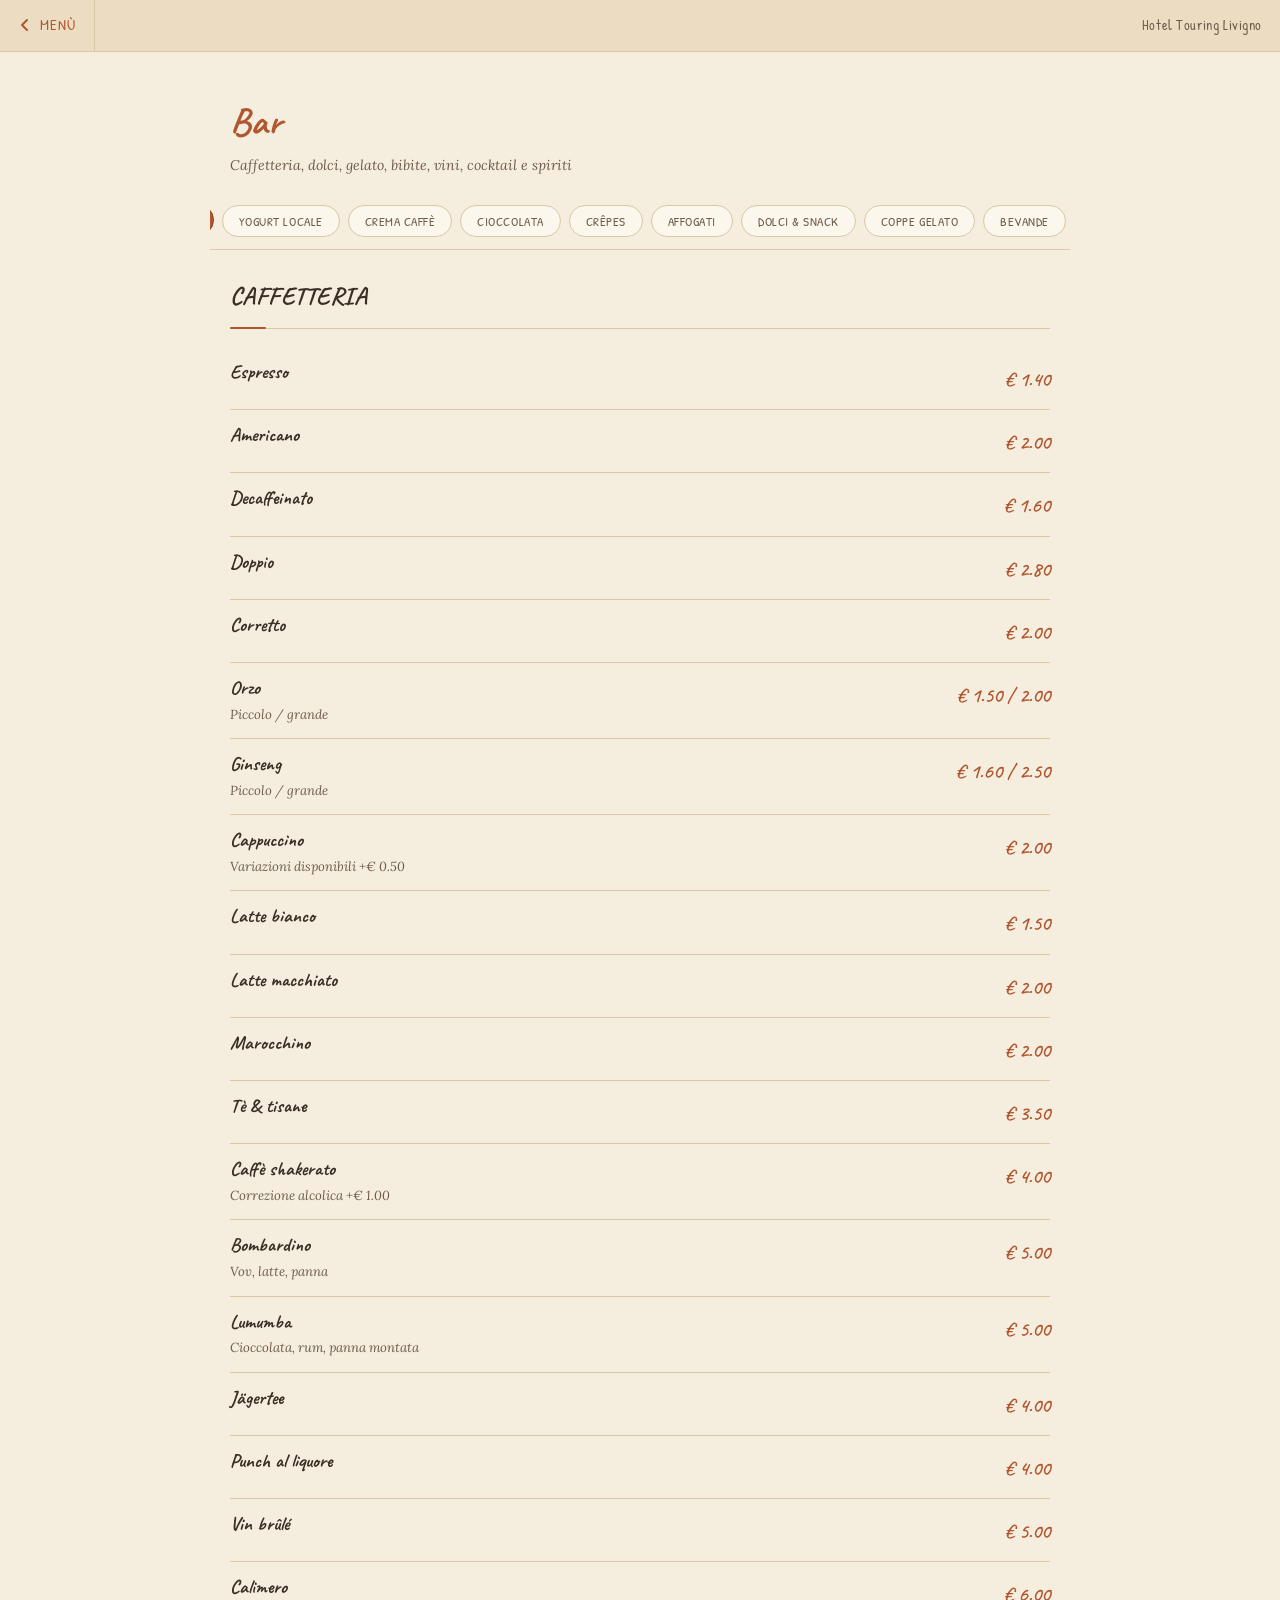
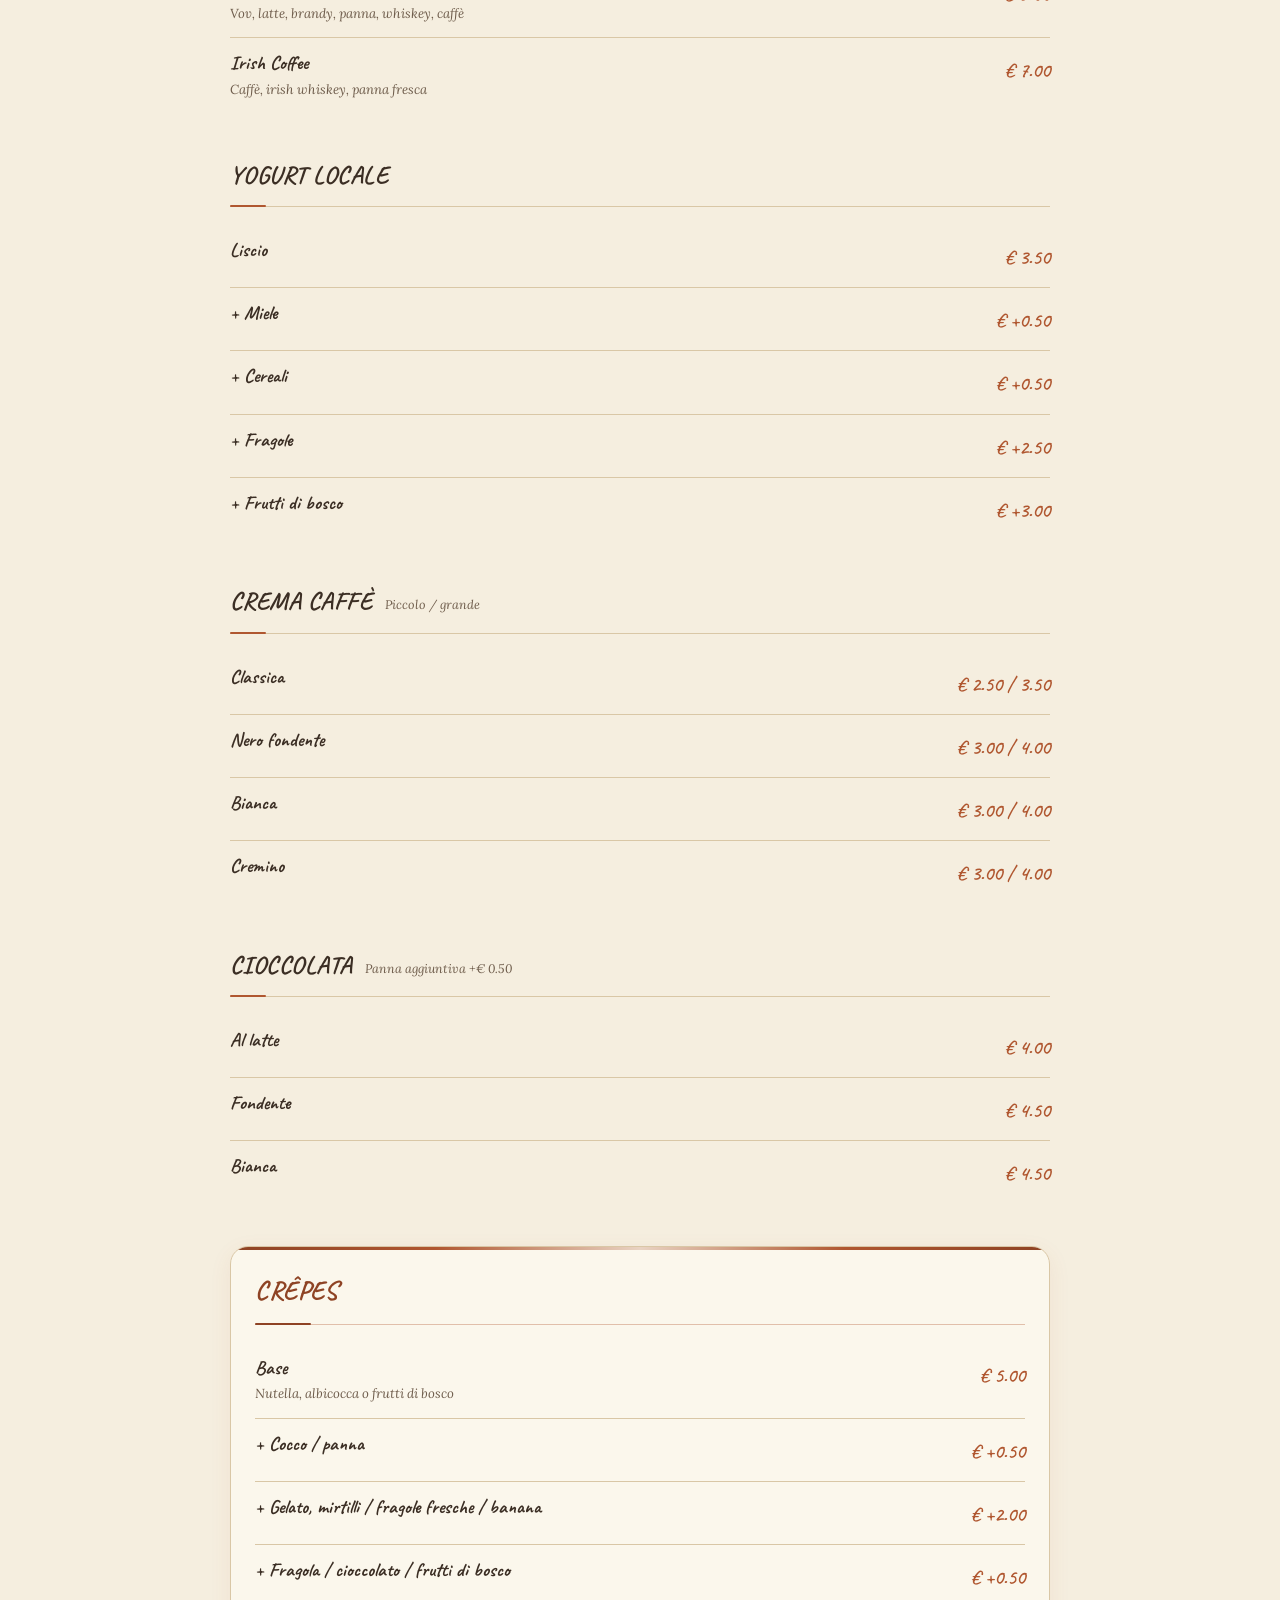
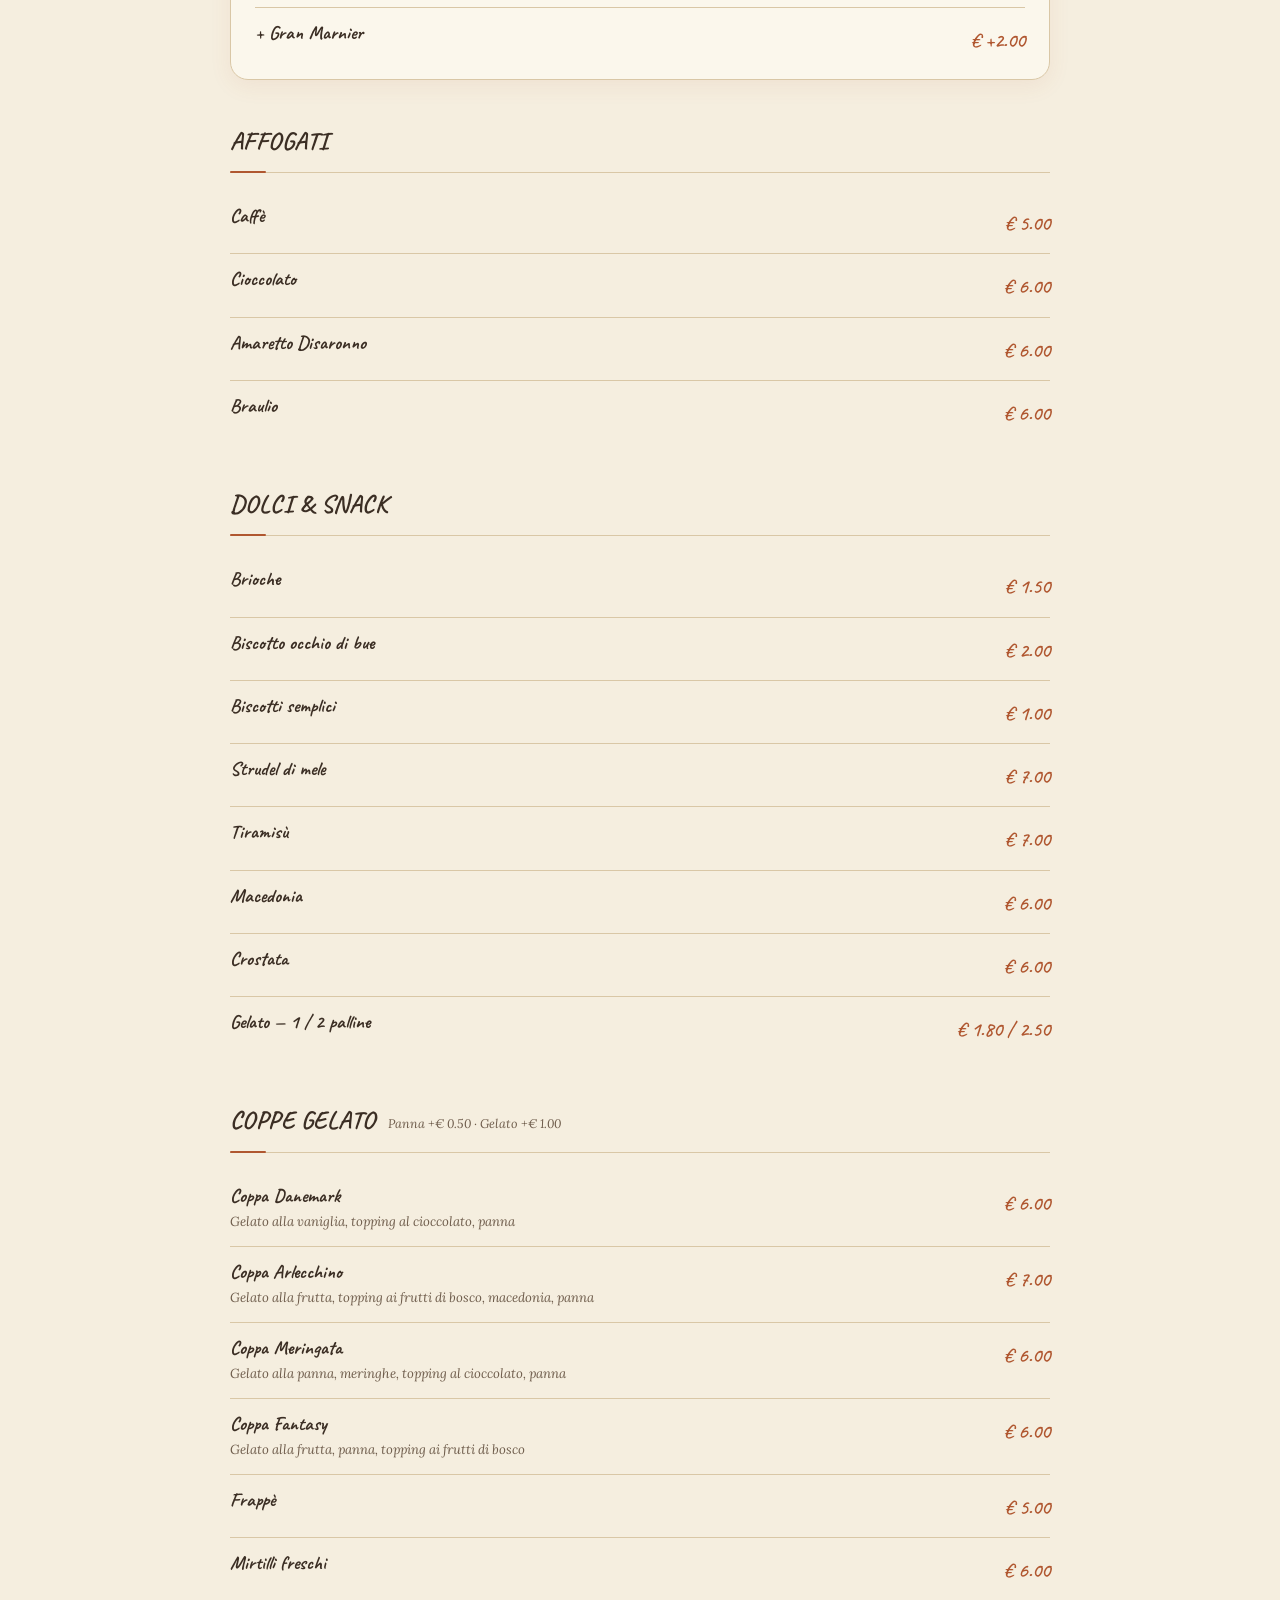
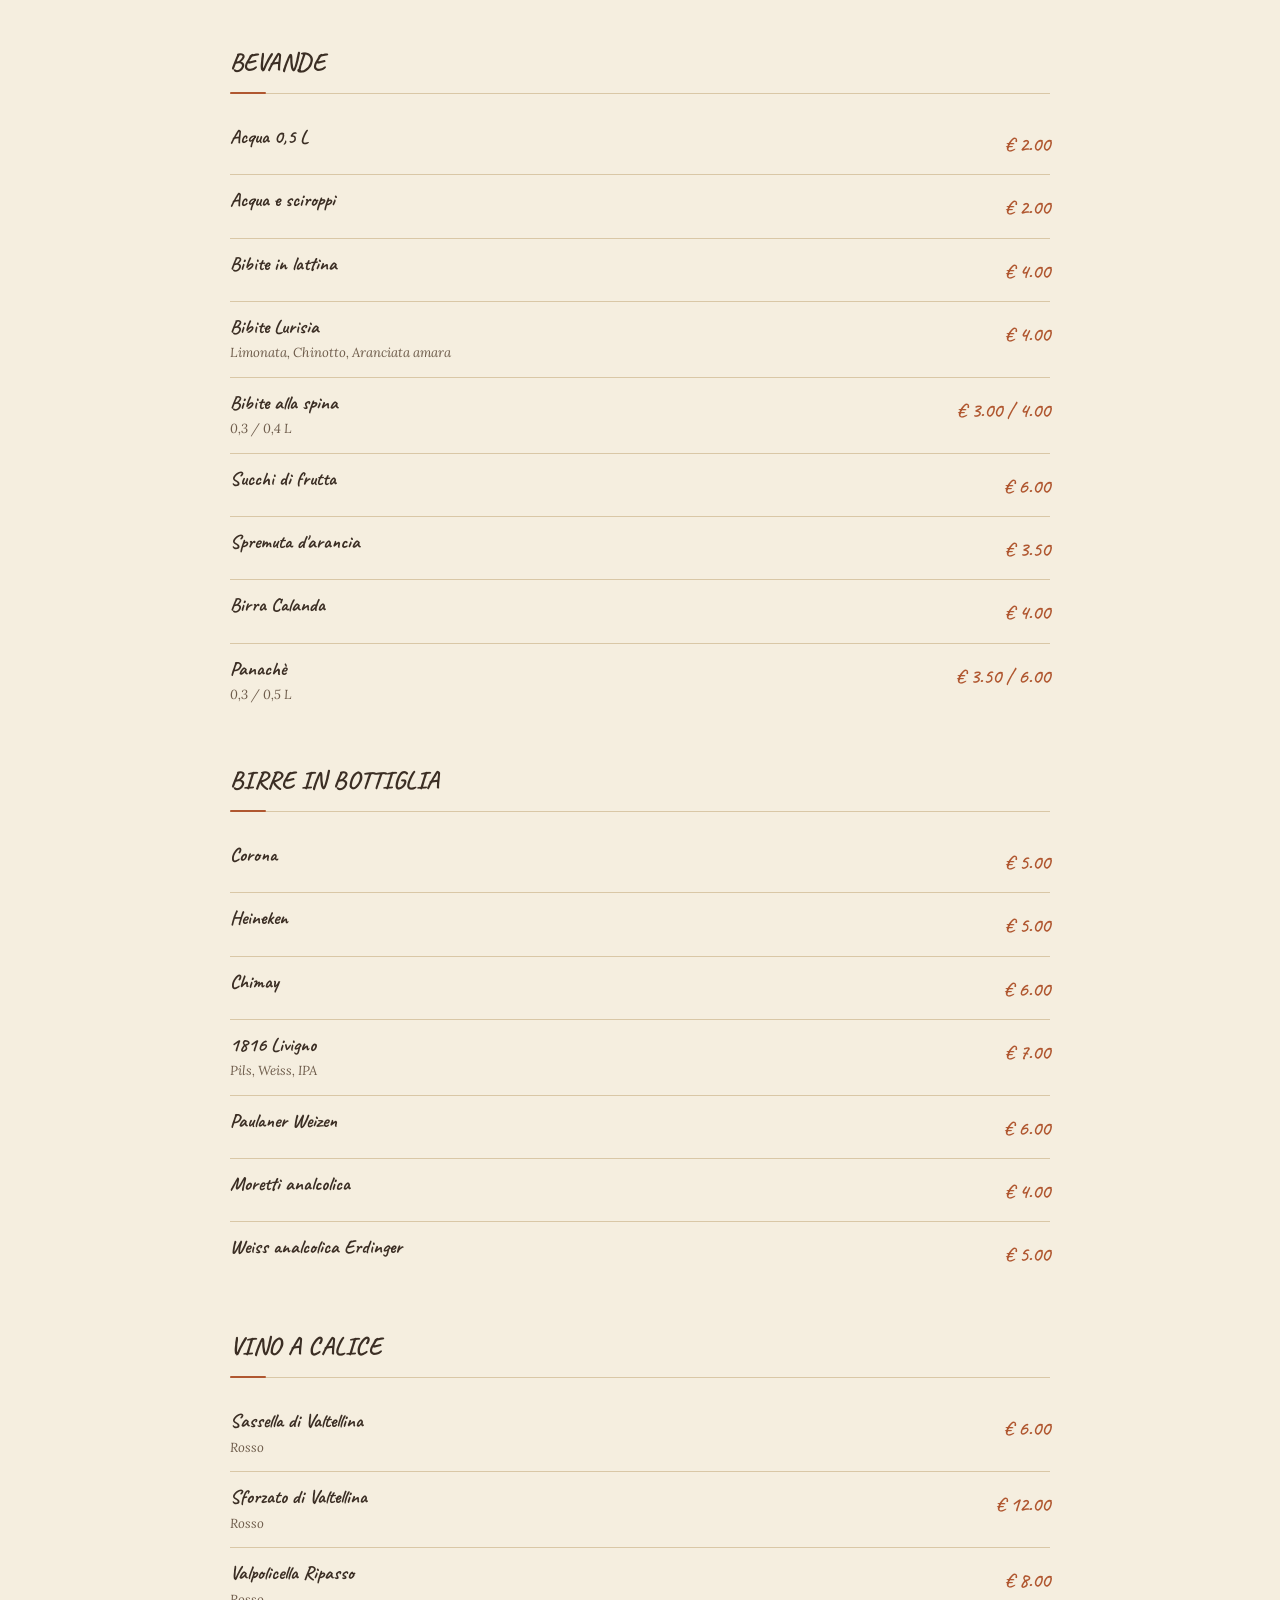
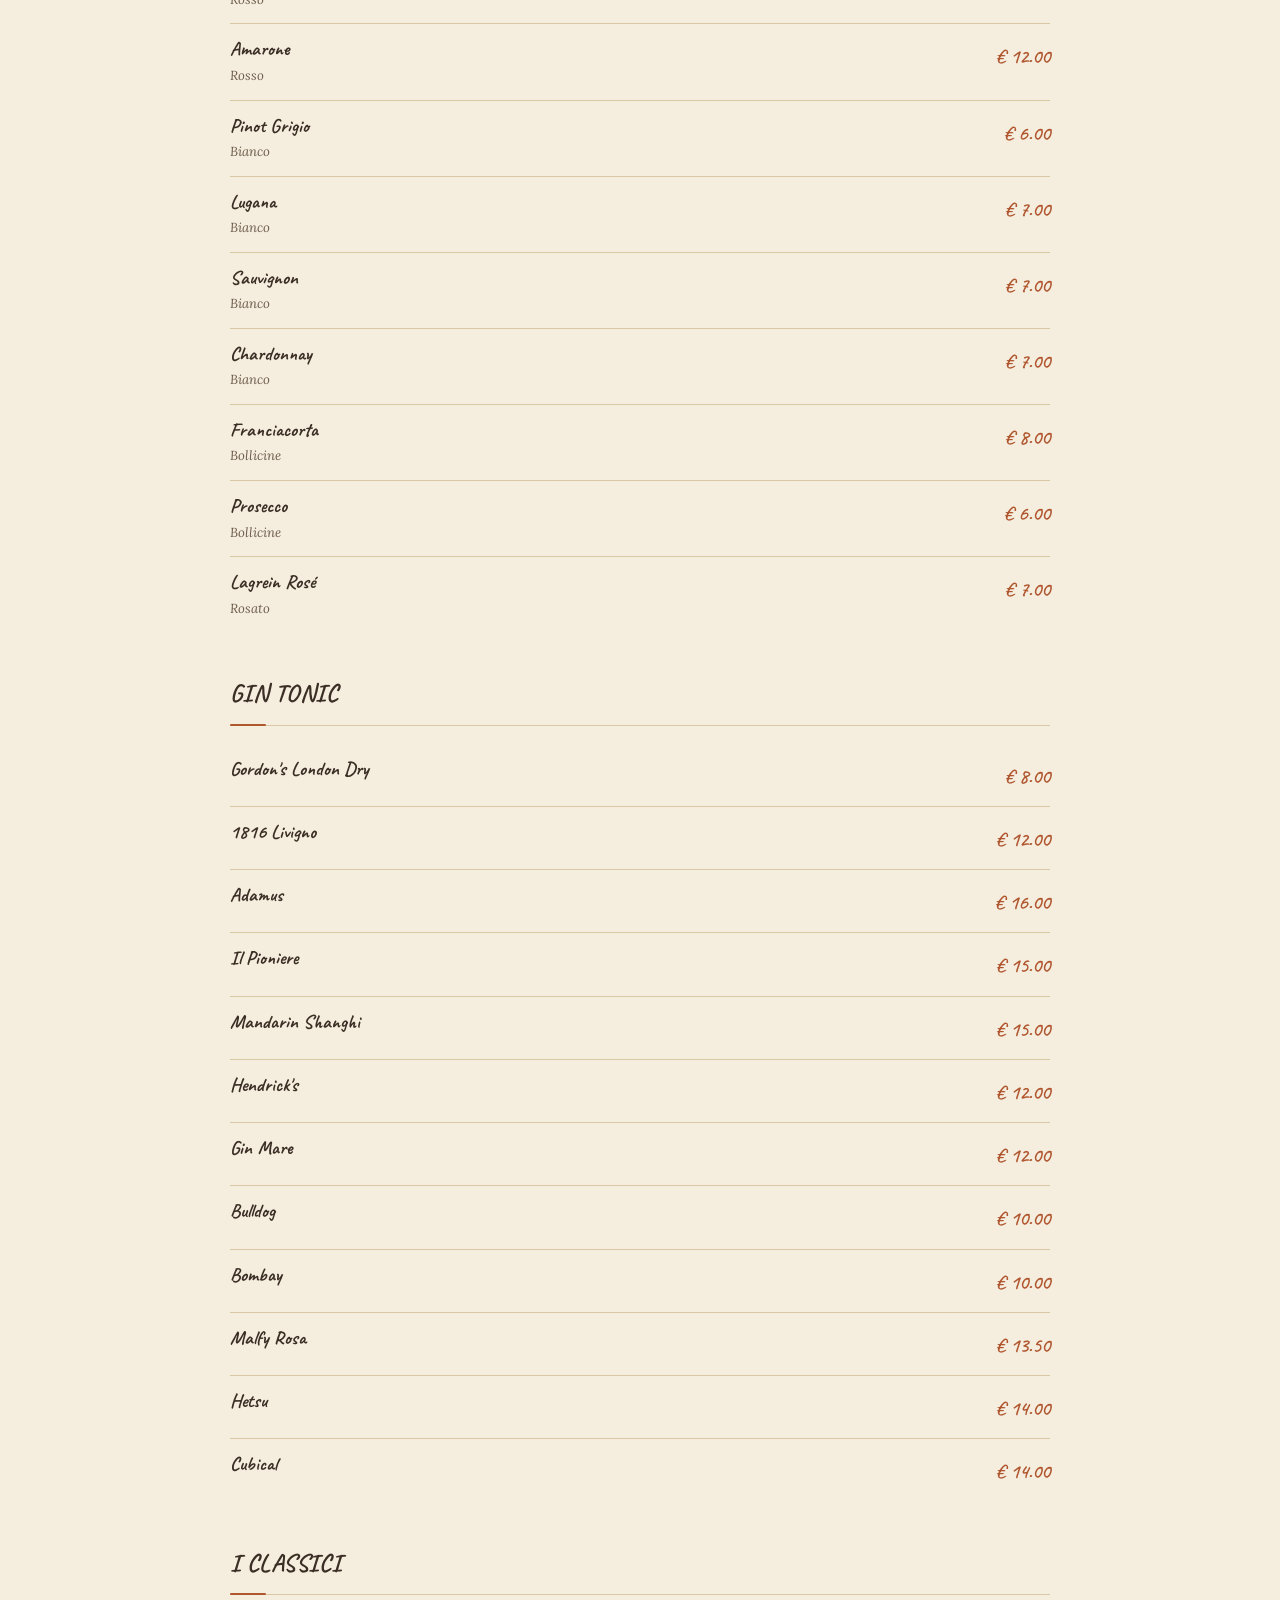
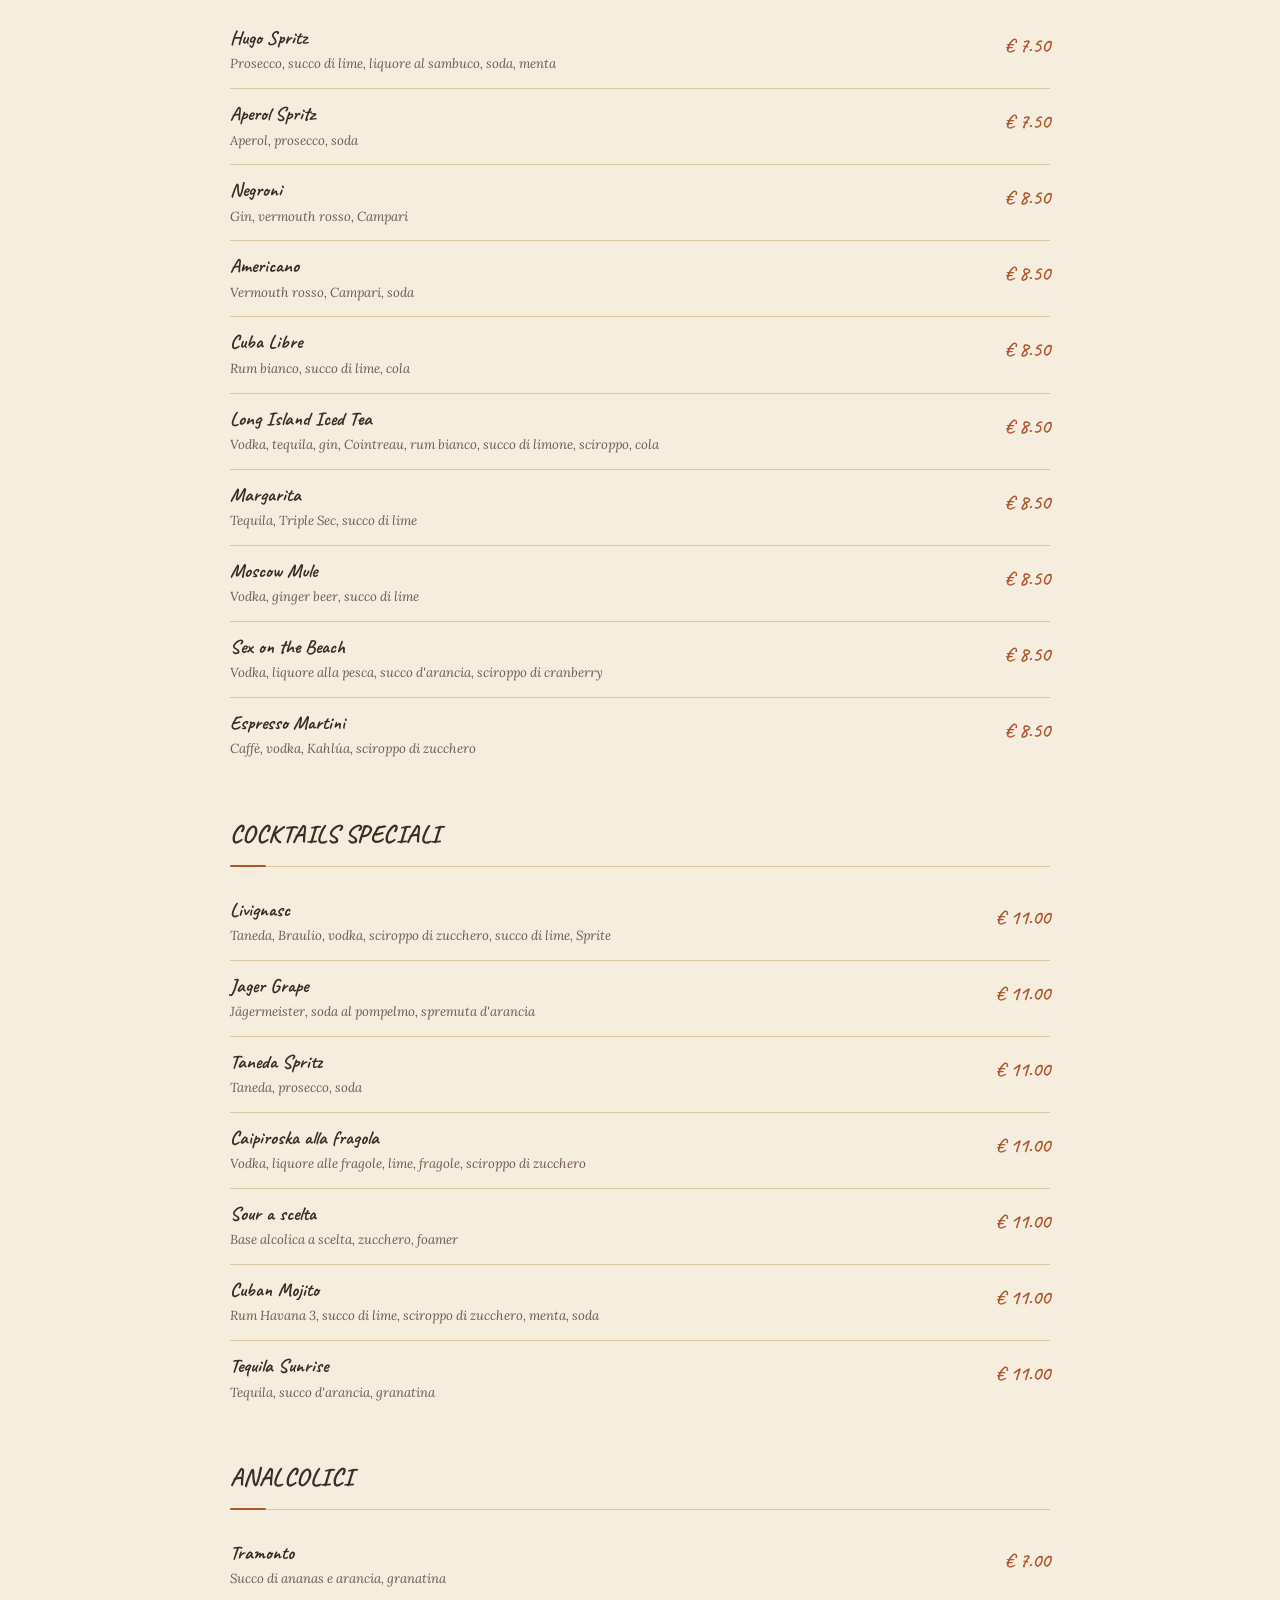
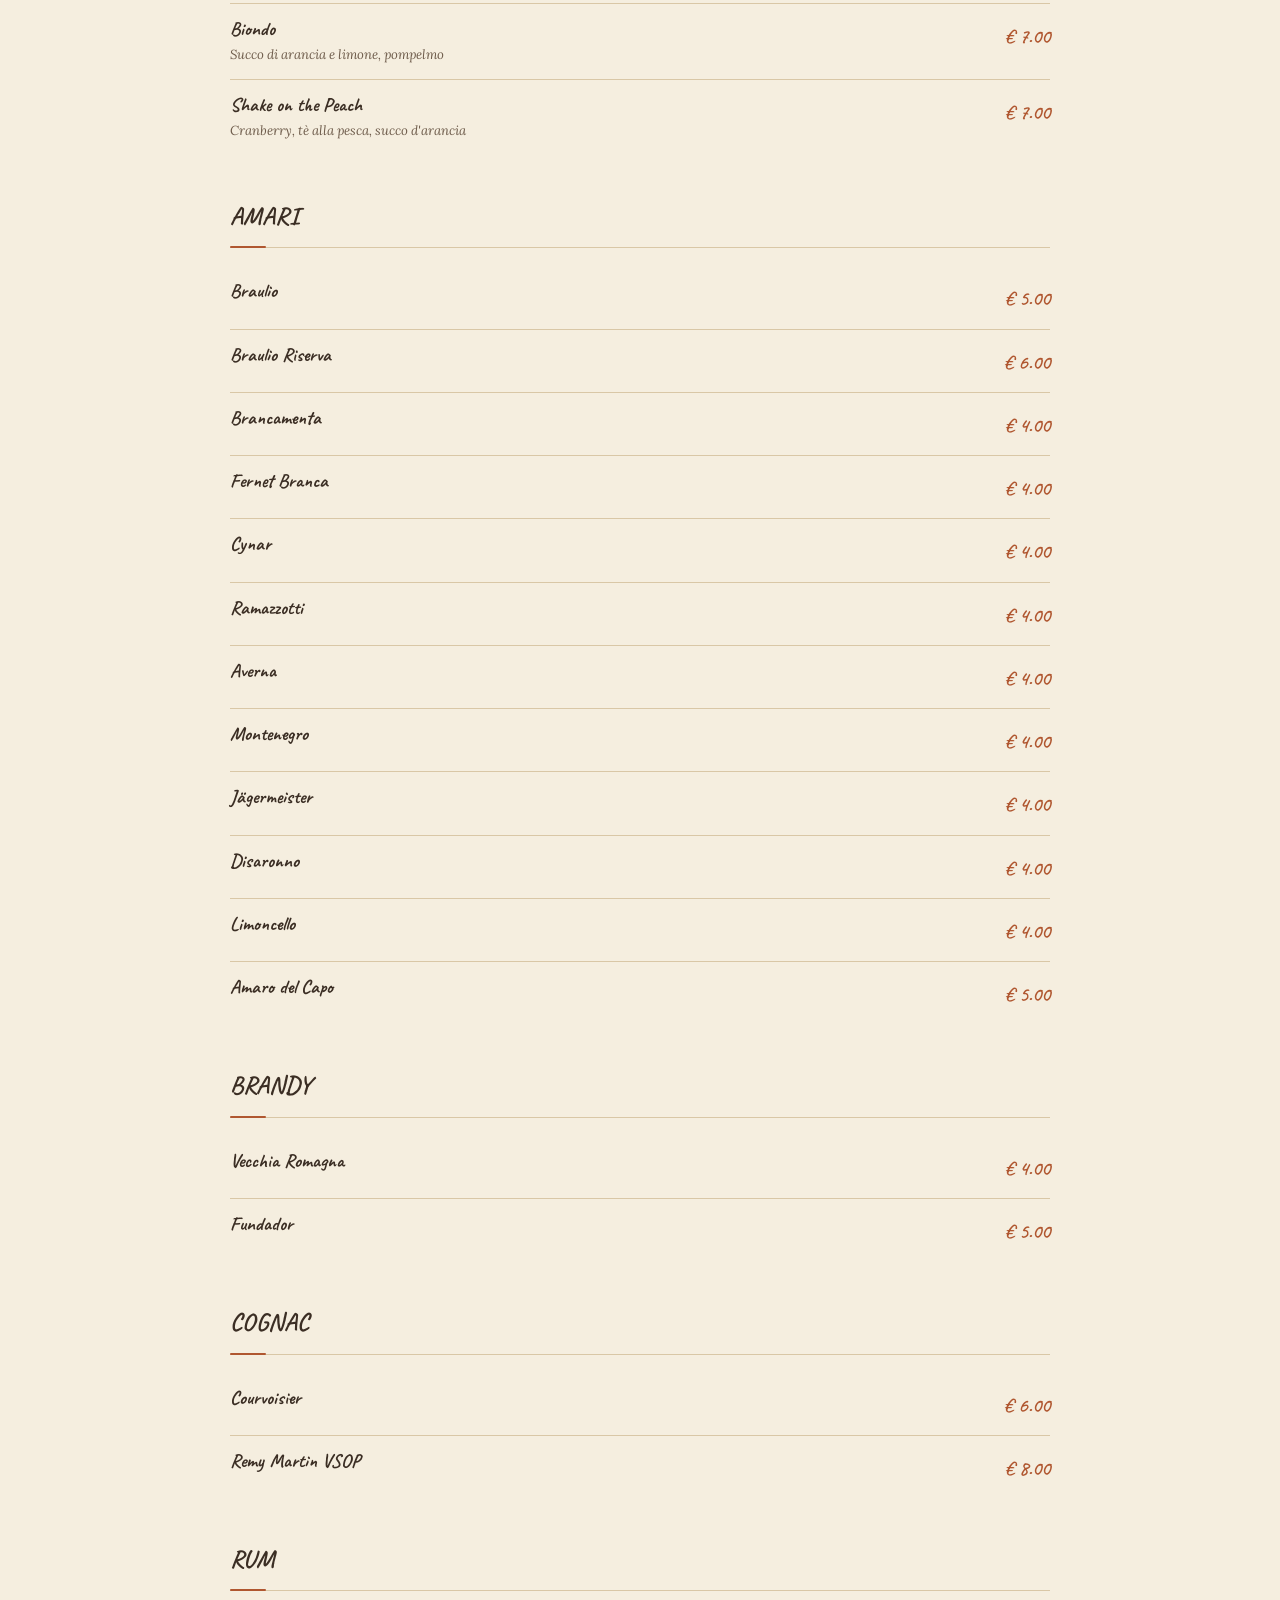
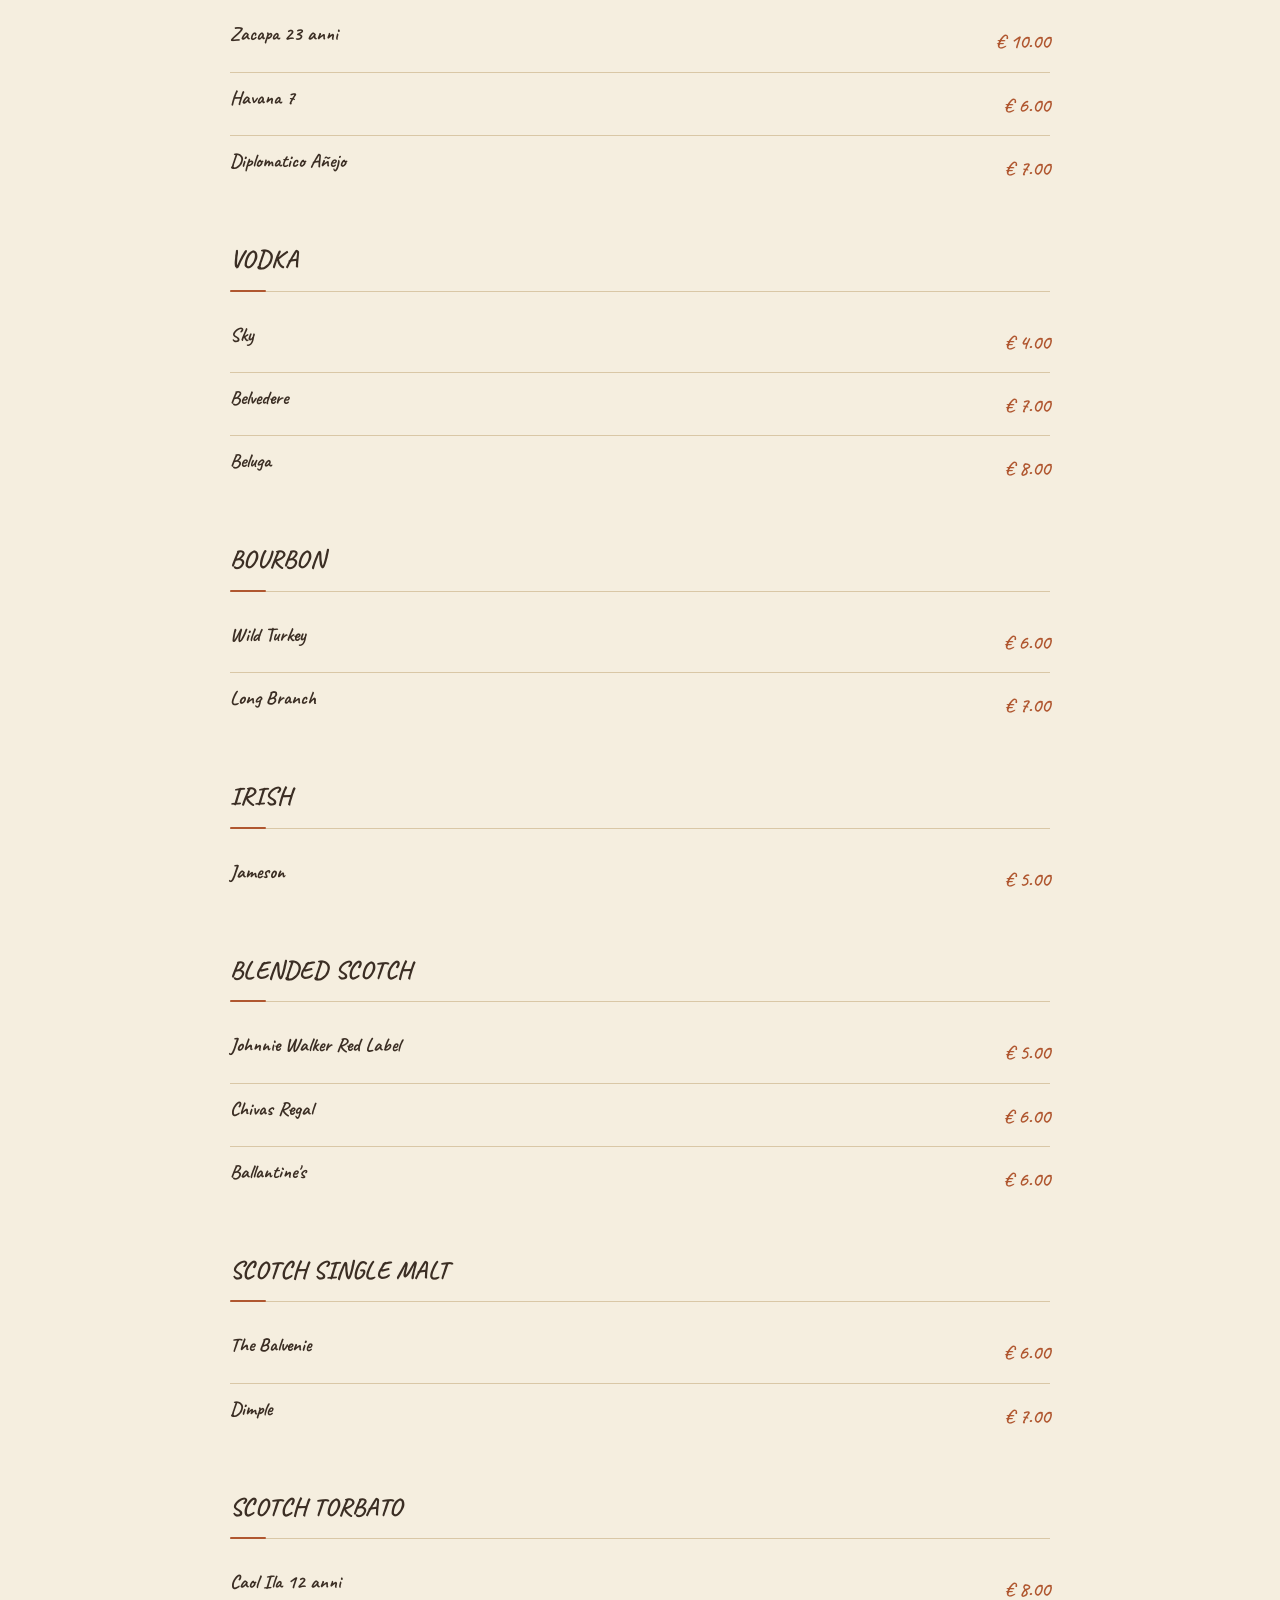
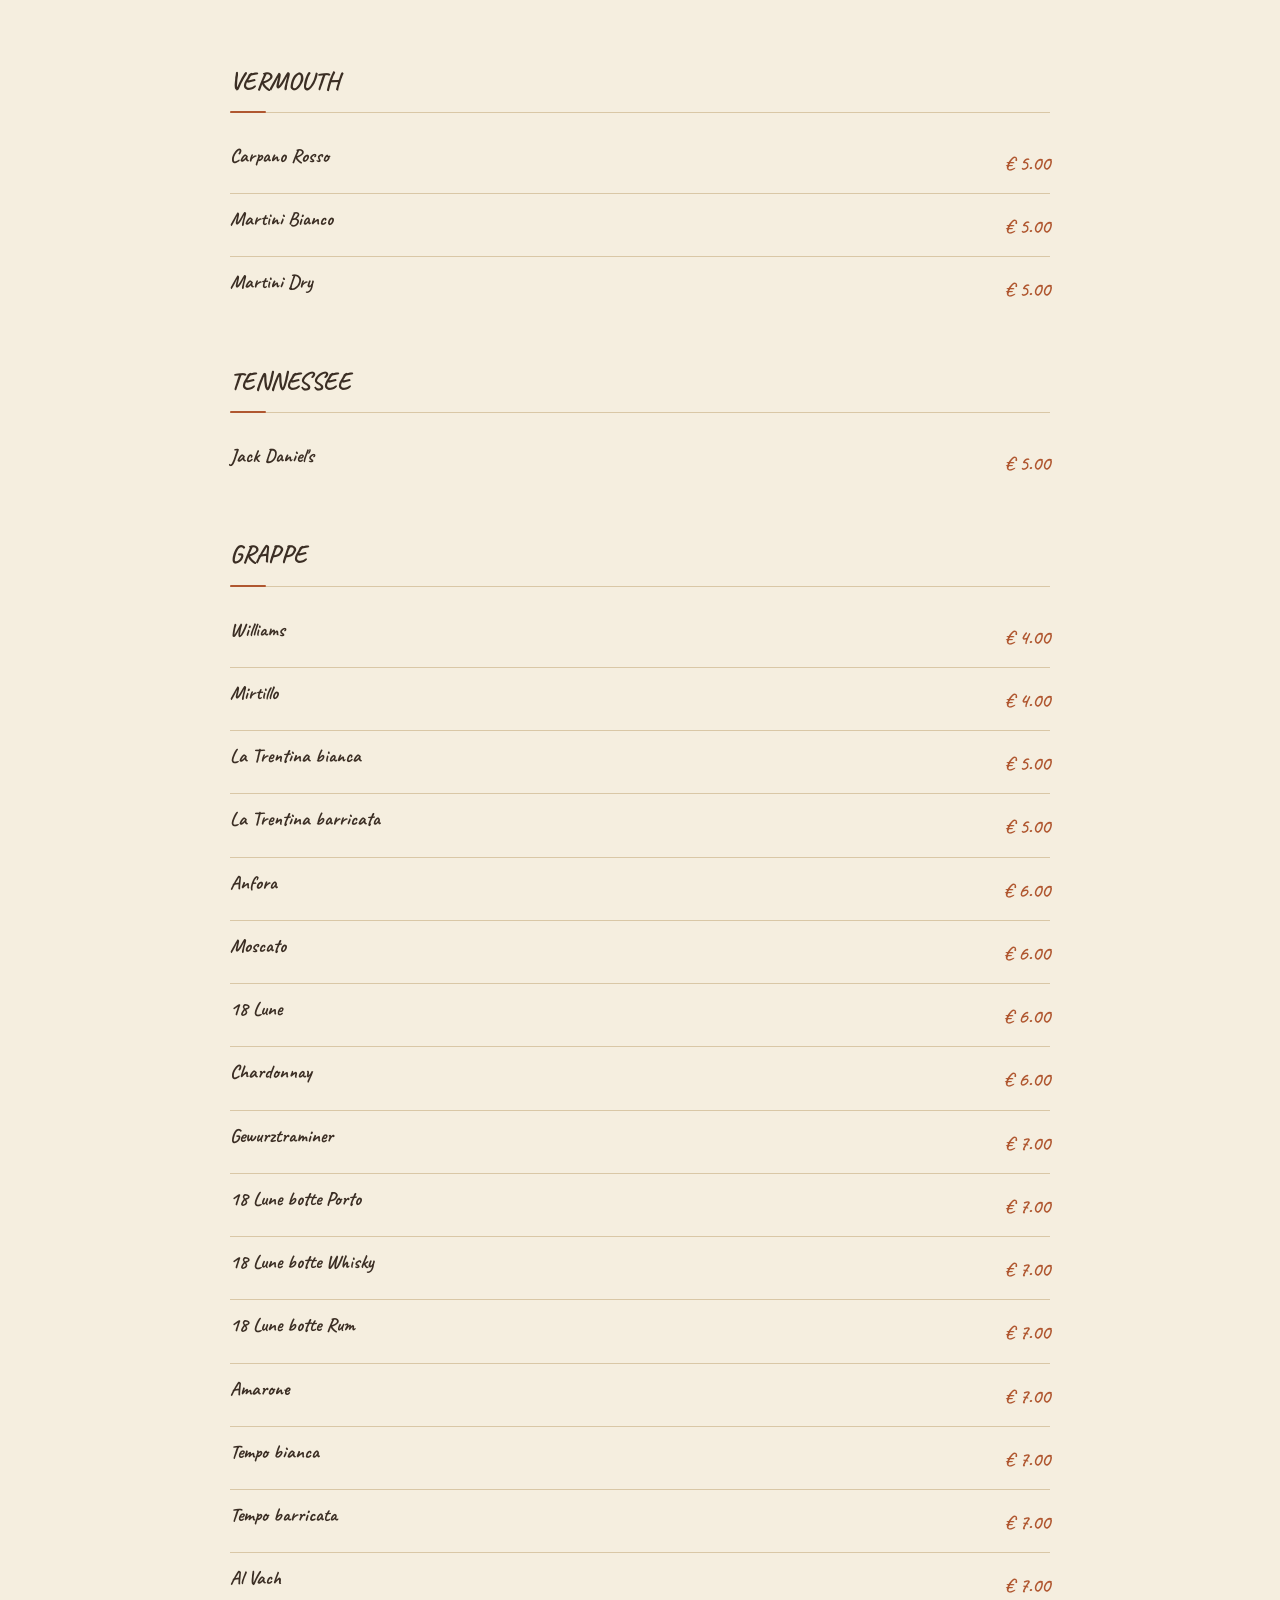
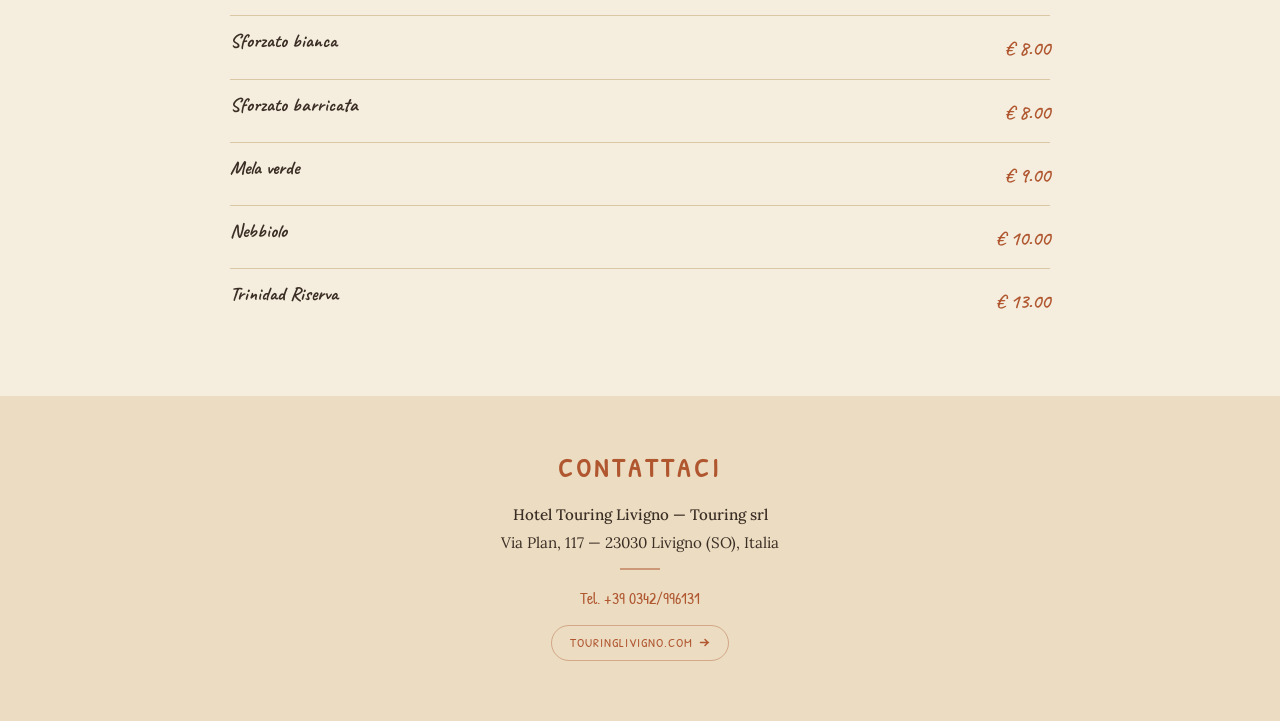
==== commit 6cae73ce: "Fix Smeraldo desc, price clipping, favicon/OG tags, and complete wine cantina names - Add missing de" ====
--- a/bar.html
+++ b/bar.html
@@ -3,6 +3,9 @@
 <head>
   <meta charset="UTF-8">
   <meta name="viewport" content="width=device-width, initial-scale=1.0">
+  <link rel="icon" type="image/png" sizes="192x192" href="icon.png">
+  <link rel="apple-touch-icon" sizes="180x180" href="icon.png">
+  <link rel="manifest" href="site.webmanifest">
   <title>Bar — Hotel Touring Livigno</title>
   <link rel="preconnect" href="https://fonts.googleapis.com">
   <link rel="preconnect" href="https://fonts.gstatic.com" crossorigin>
--- a/css/style.css
+++ b/css/style.css
@@ -293,8 +293,8 @@
   width:           68px;
   height:          68px;
   border-radius:   50%;
-  border:          1.5px solid var(--accent);
-  background:      var(--accent-tint);
+  border:          1.5px solid var(--line);
+  background:      var(--card-bg);
   display:         flex;
   align-items:     center;
   justify-content: center;
@@ -302,8 +302,15 @@
   flex-shrink:     0;
   transition:      transform var(--t-fast) var(--ease);
 }
-.card-icon svg, .card-icon img {
+.card-icon svg {
+  display: block;
+  width:   44px;
+  height:  44px;
+}
+.card-icon img {
   display:    block;
+  width:      100%;
+  height:     100%;
   object-fit: contain;
 }
 /* Tall variant (portrait icons like cutlery, wine bottle) */
@@ -518,7 +525,7 @@
   margin-right:  -8px;
 }
 
-.item-info { flex: 1; }
+.item-info { flex: 1; min-width: 0; }
 
 .item-name {
   font-family: var(--font-display);
@@ -576,6 +583,40 @@
   min-width:   52px;
   text-align:  right;
   padding-top: 2px;
+  flex-shrink: 0;
+}
+
+/* ============================================================
+   HIGHLIGHT SECTION (e.g. Crêpes)
+   ============================================================ */
+.cat-section--highlight {
+  background:    var(--card-bg);
+  border:        1.5px solid var(--line);
+  border-radius: var(--r-card);
+  padding:       24px 24px 8px;
+  box-shadow:    0 6px 22px rgba(176,87,48,0.08);
+  position:      relative;
+  overflow:      hidden;
+}
+.cat-section--highlight::before {
+  content:    '';
+  position:   absolute;
+  top:        0;
+  left:       0;
+  right:      0;
+  height:     3px;
+  background: linear-gradient(90deg, var(--accent-deep), var(--accent), var(--accent-tint), var(--accent), var(--accent-deep));
+}
+.cat-section--highlight .cat-header {
+  border-bottom-color: rgba(176,87,48,0.35);
+}
+.cat-section--highlight .cat-header::before {
+  width: 56px;
+  background: var(--accent-deep);
+}
+.cat-section--highlight .cat-name {
+  color:     var(--accent-deep);
+  font-size: 1.65rem;
 }
 
 /* ============================================================
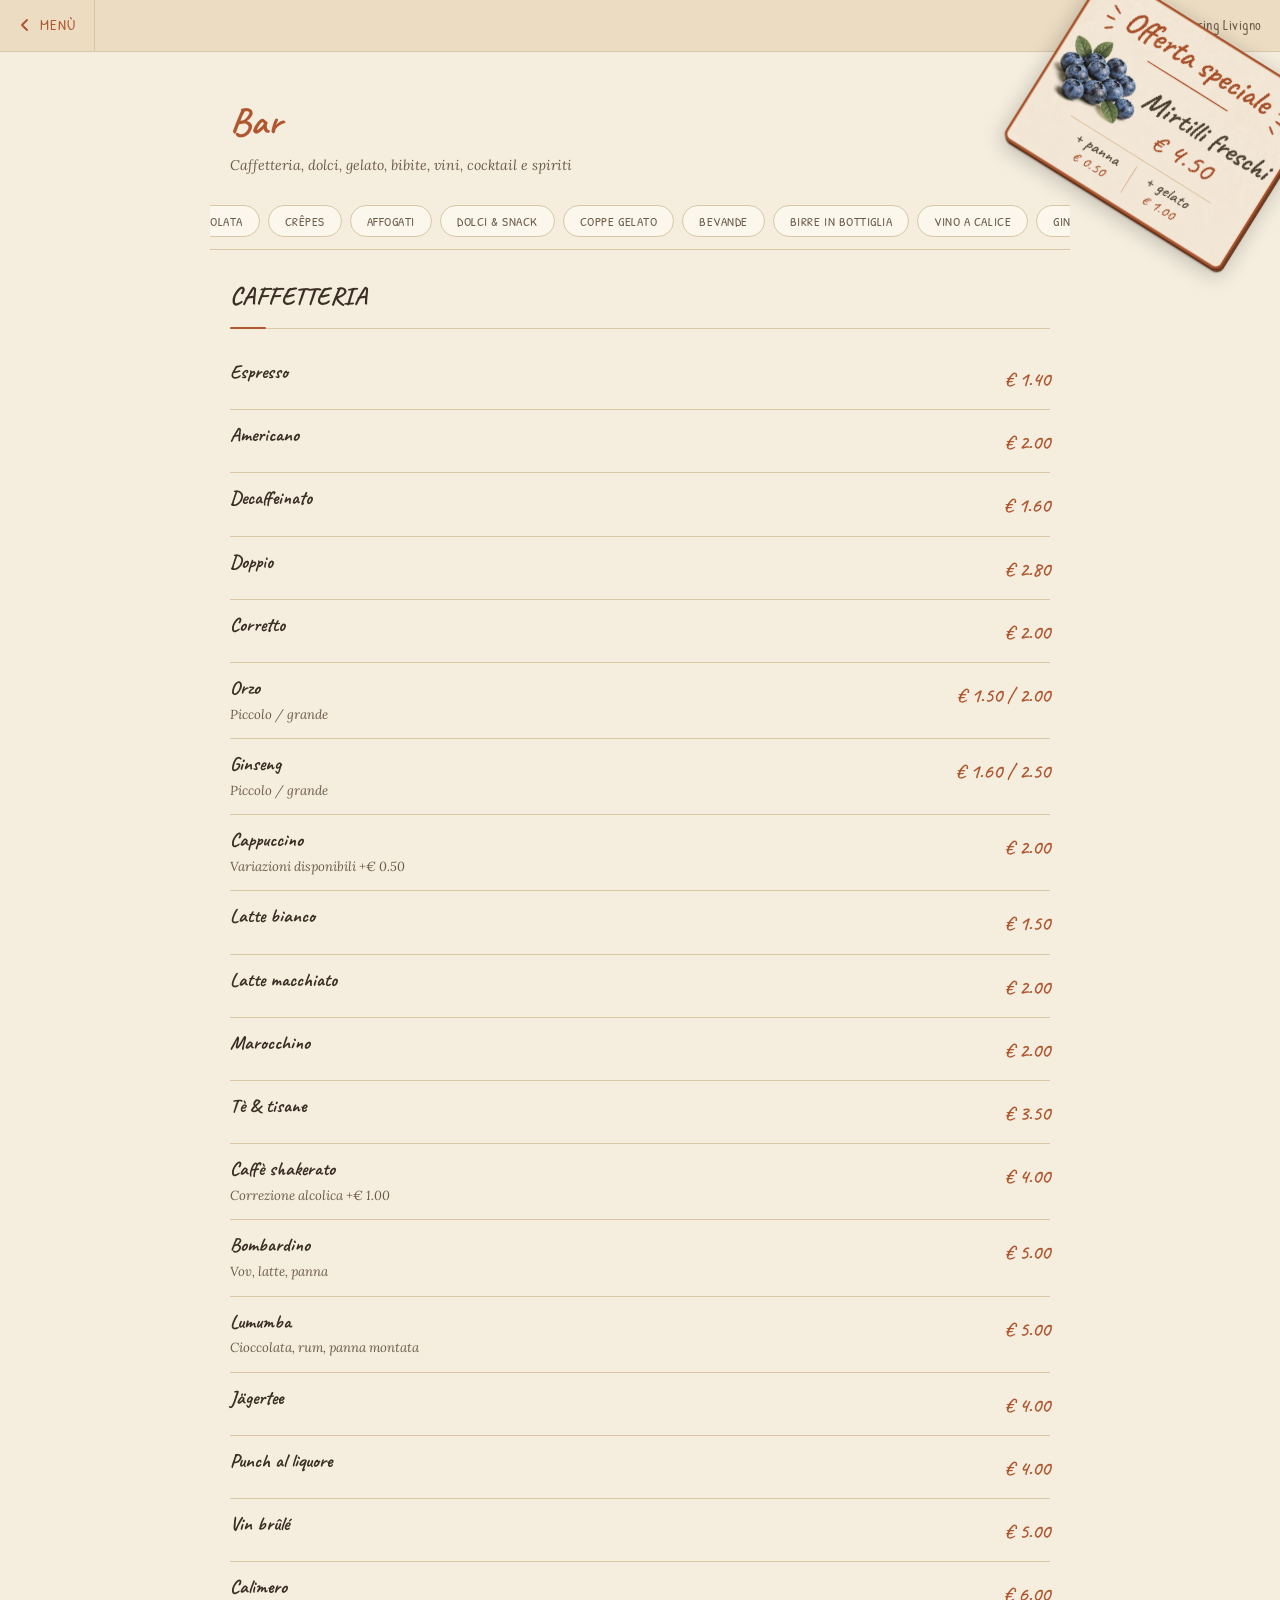
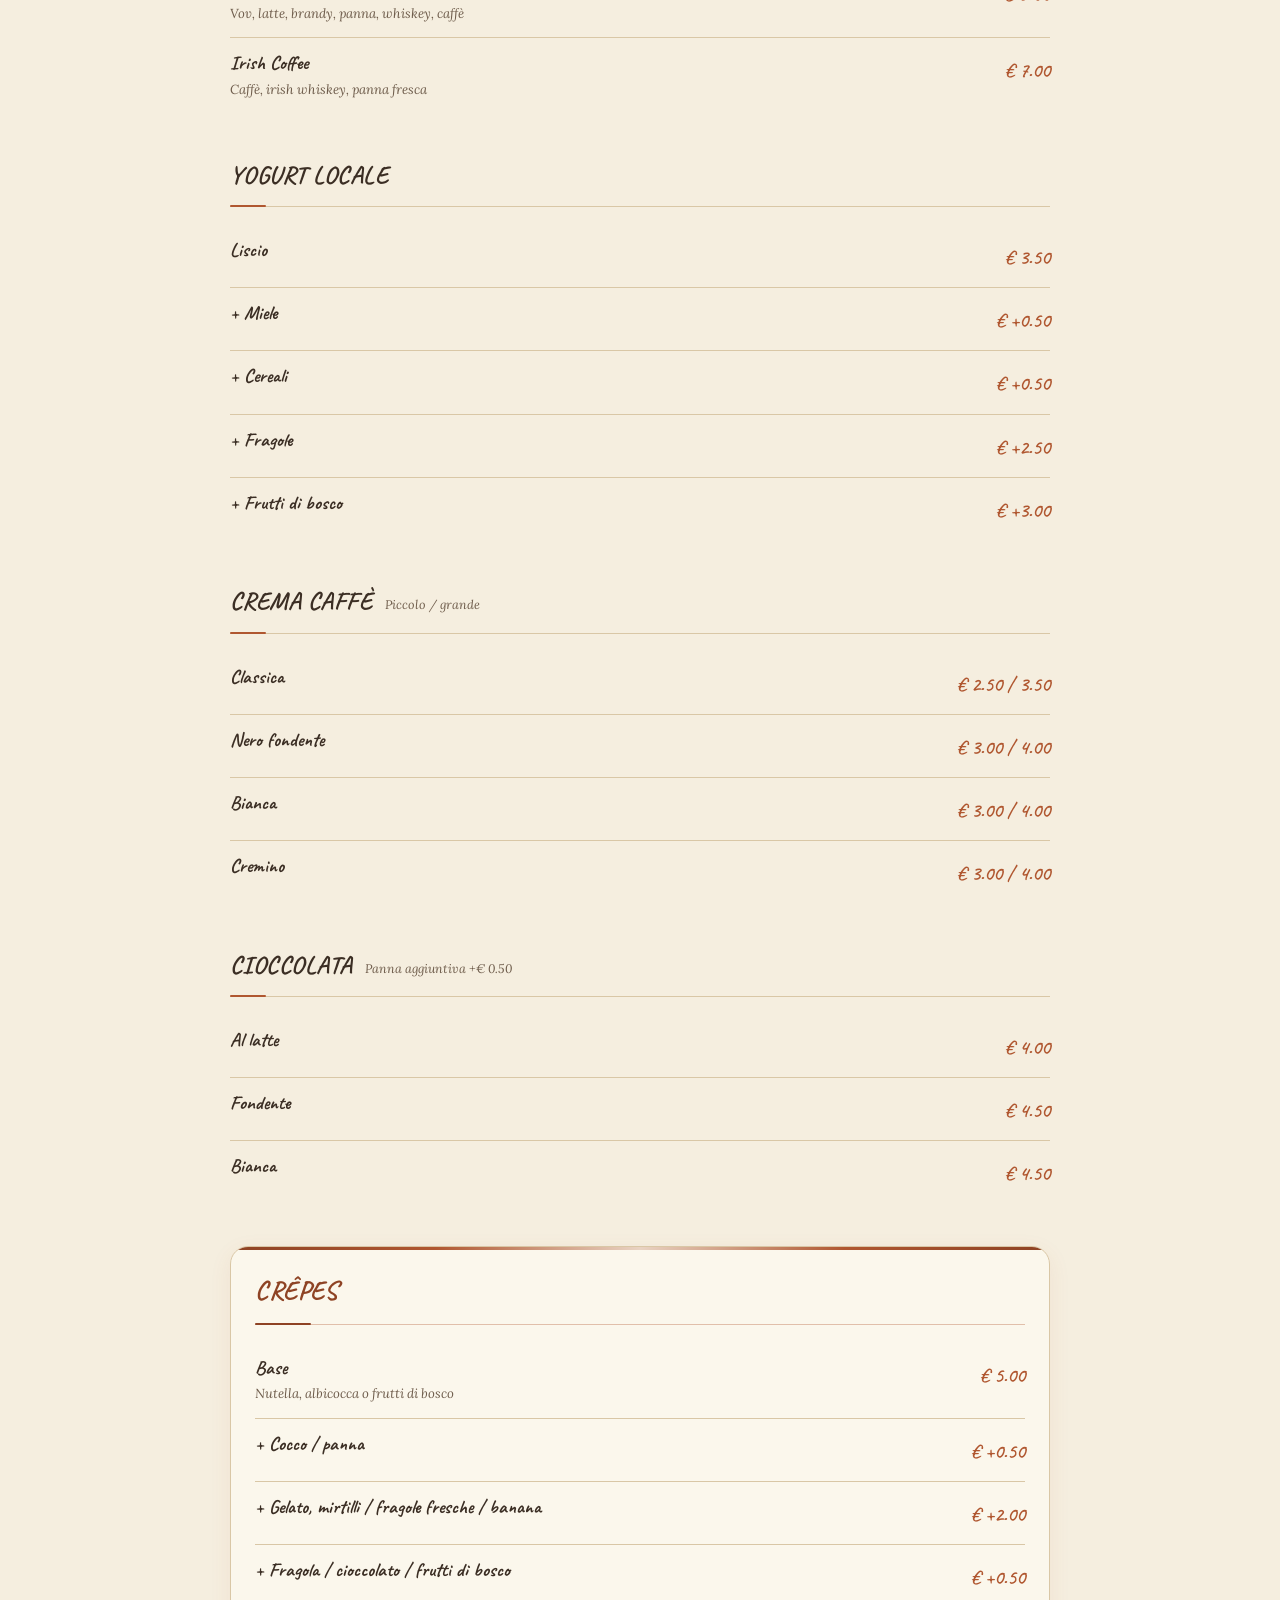
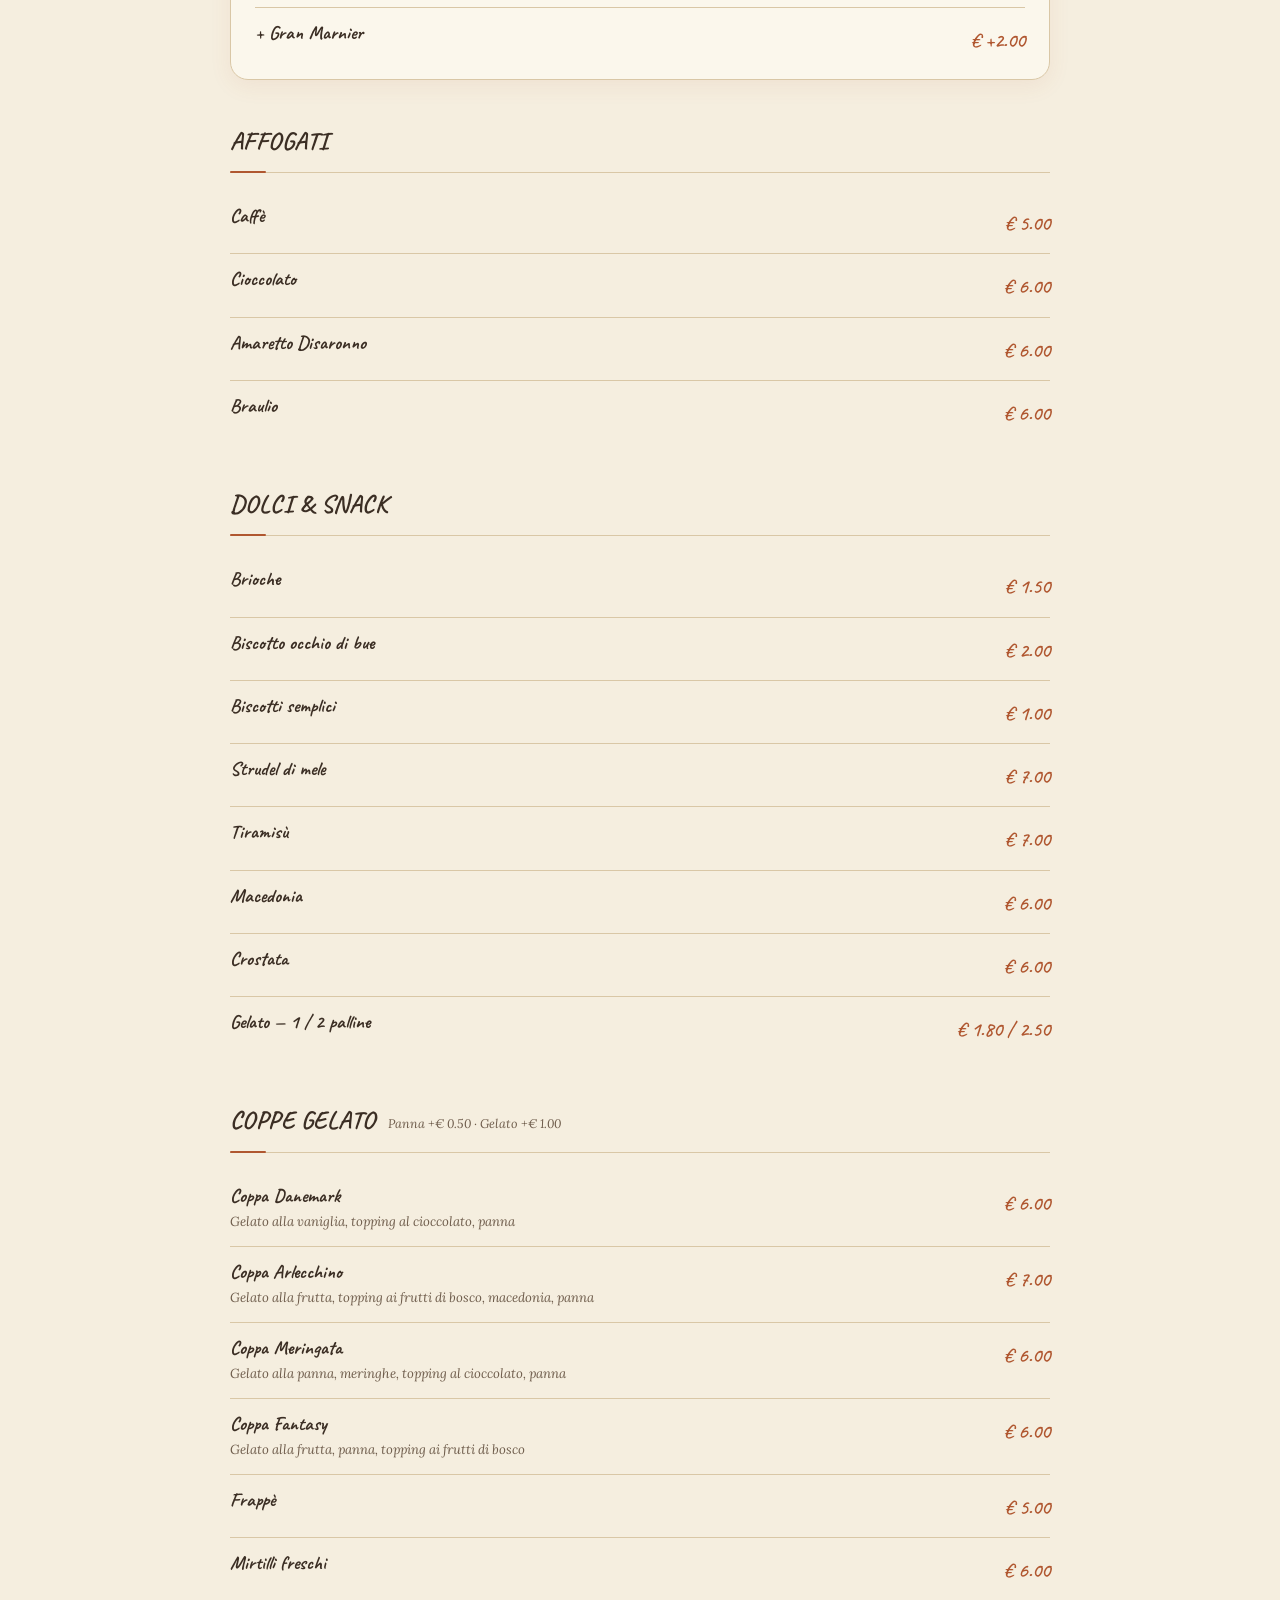
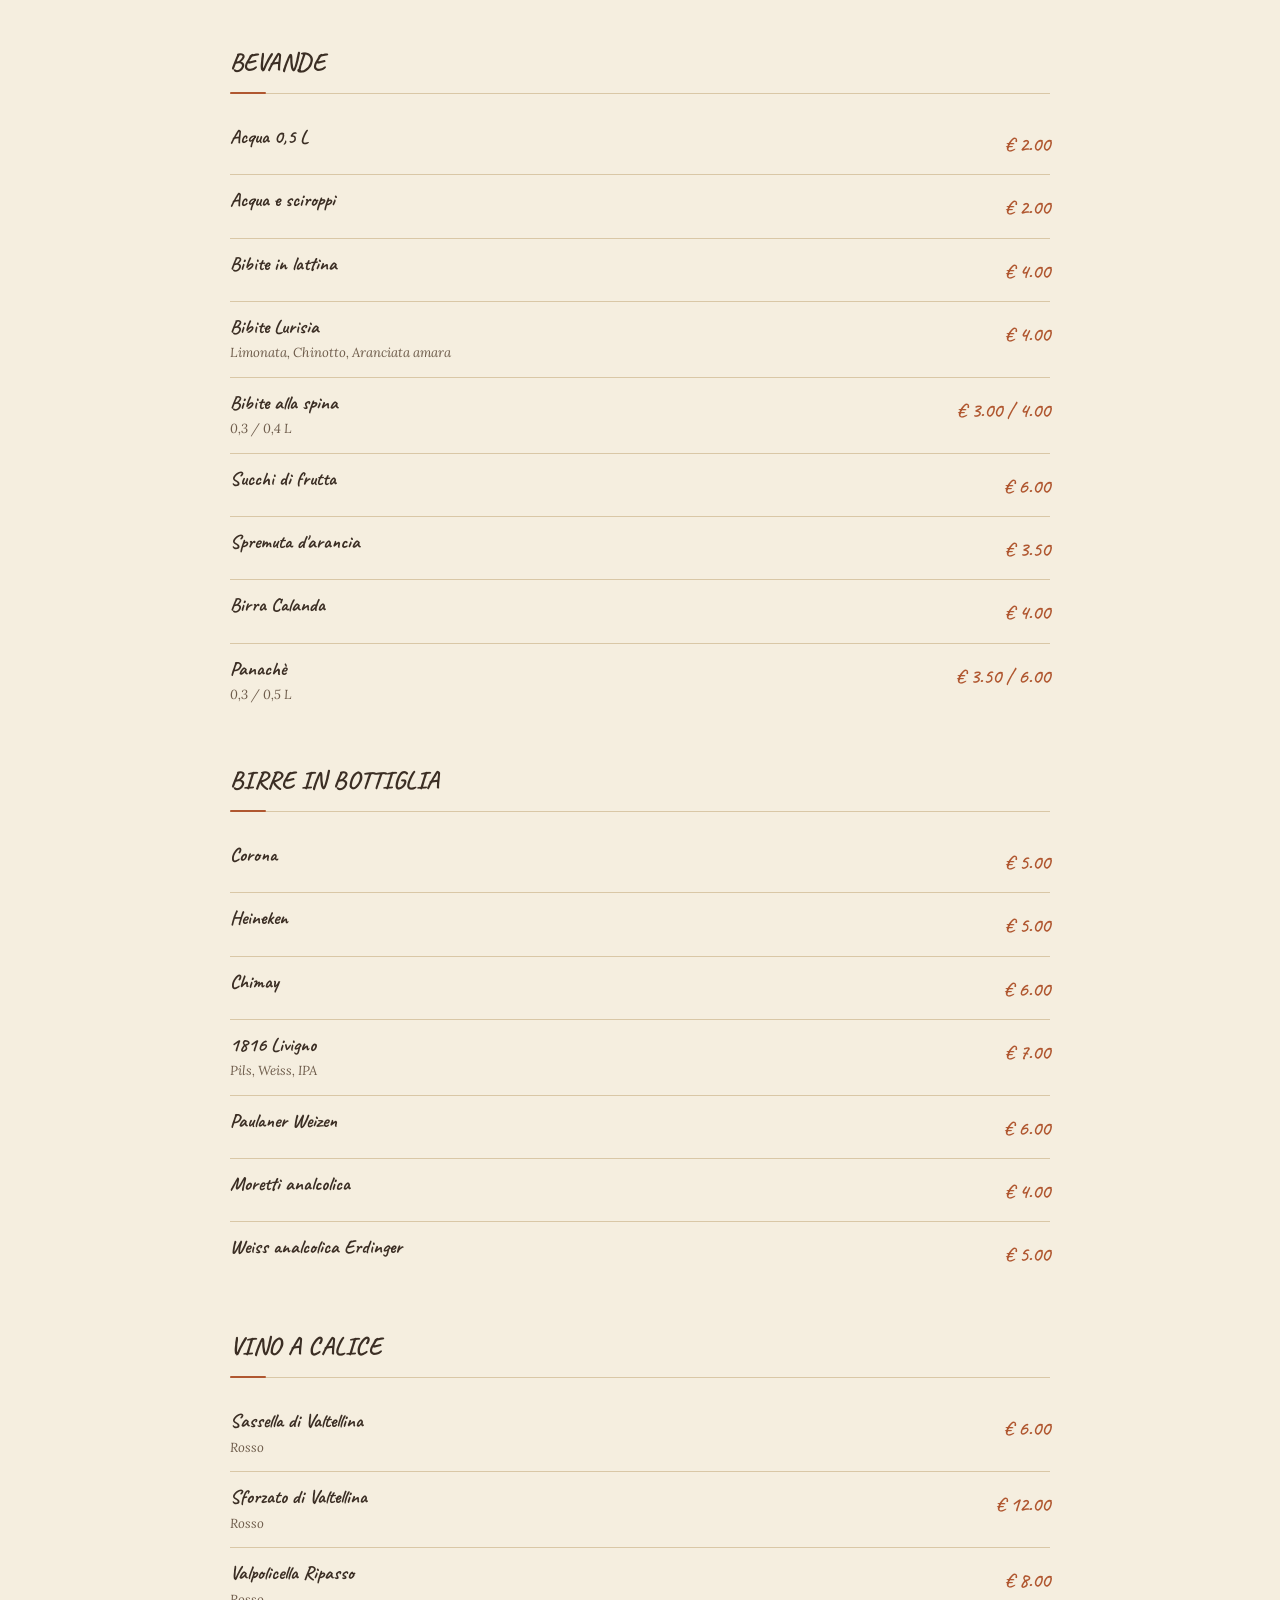
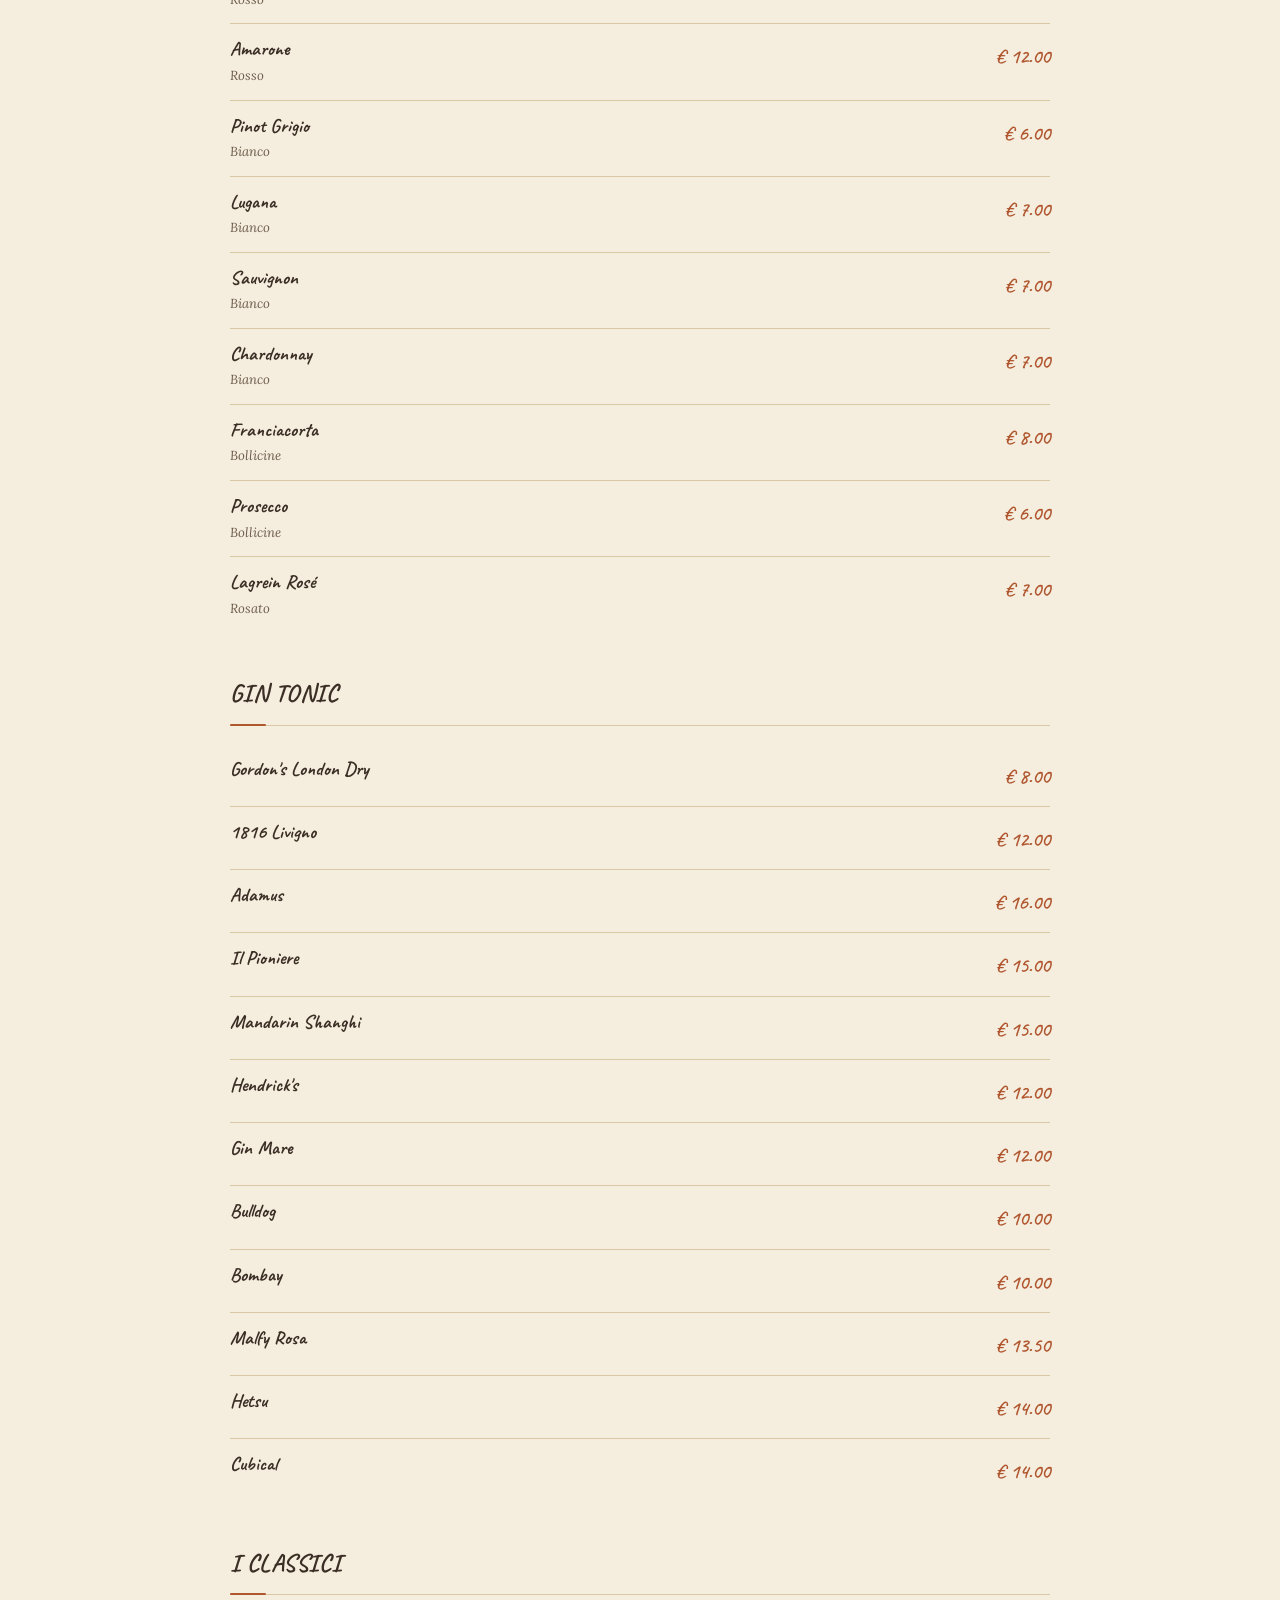
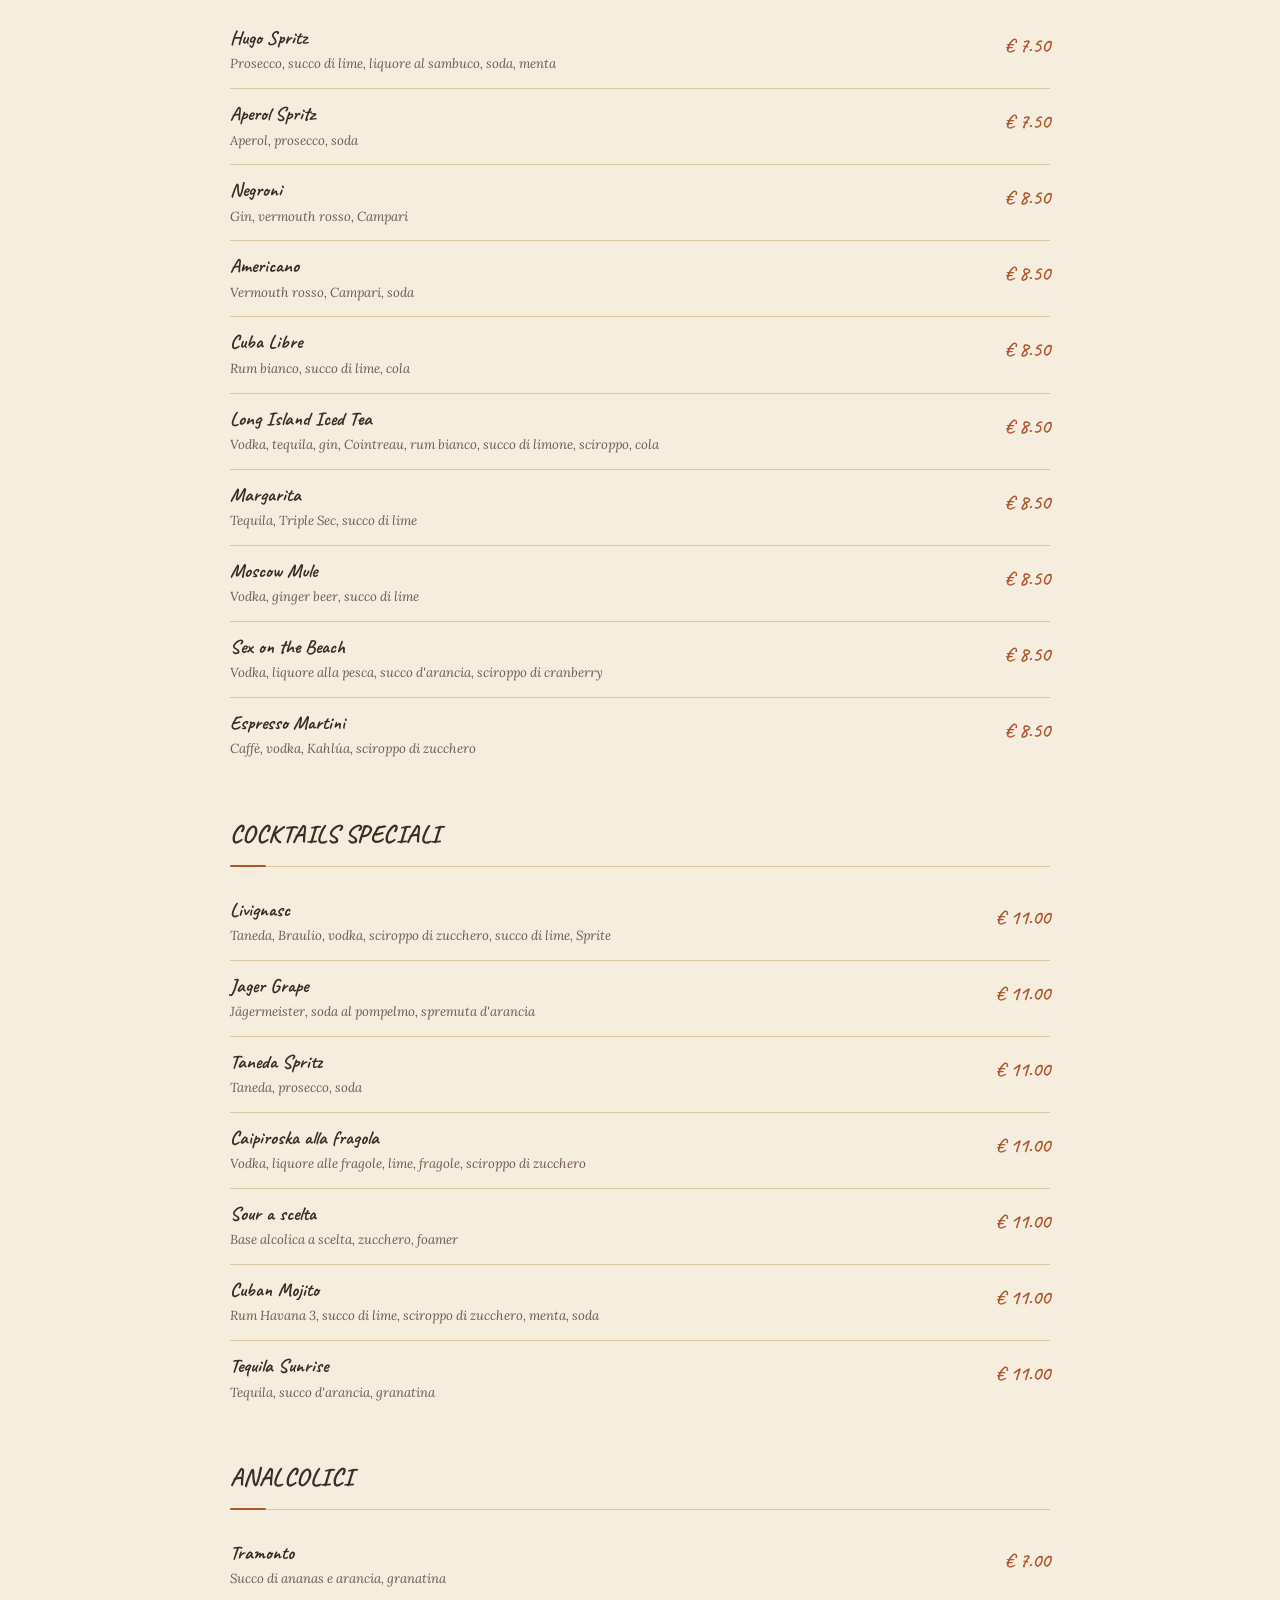
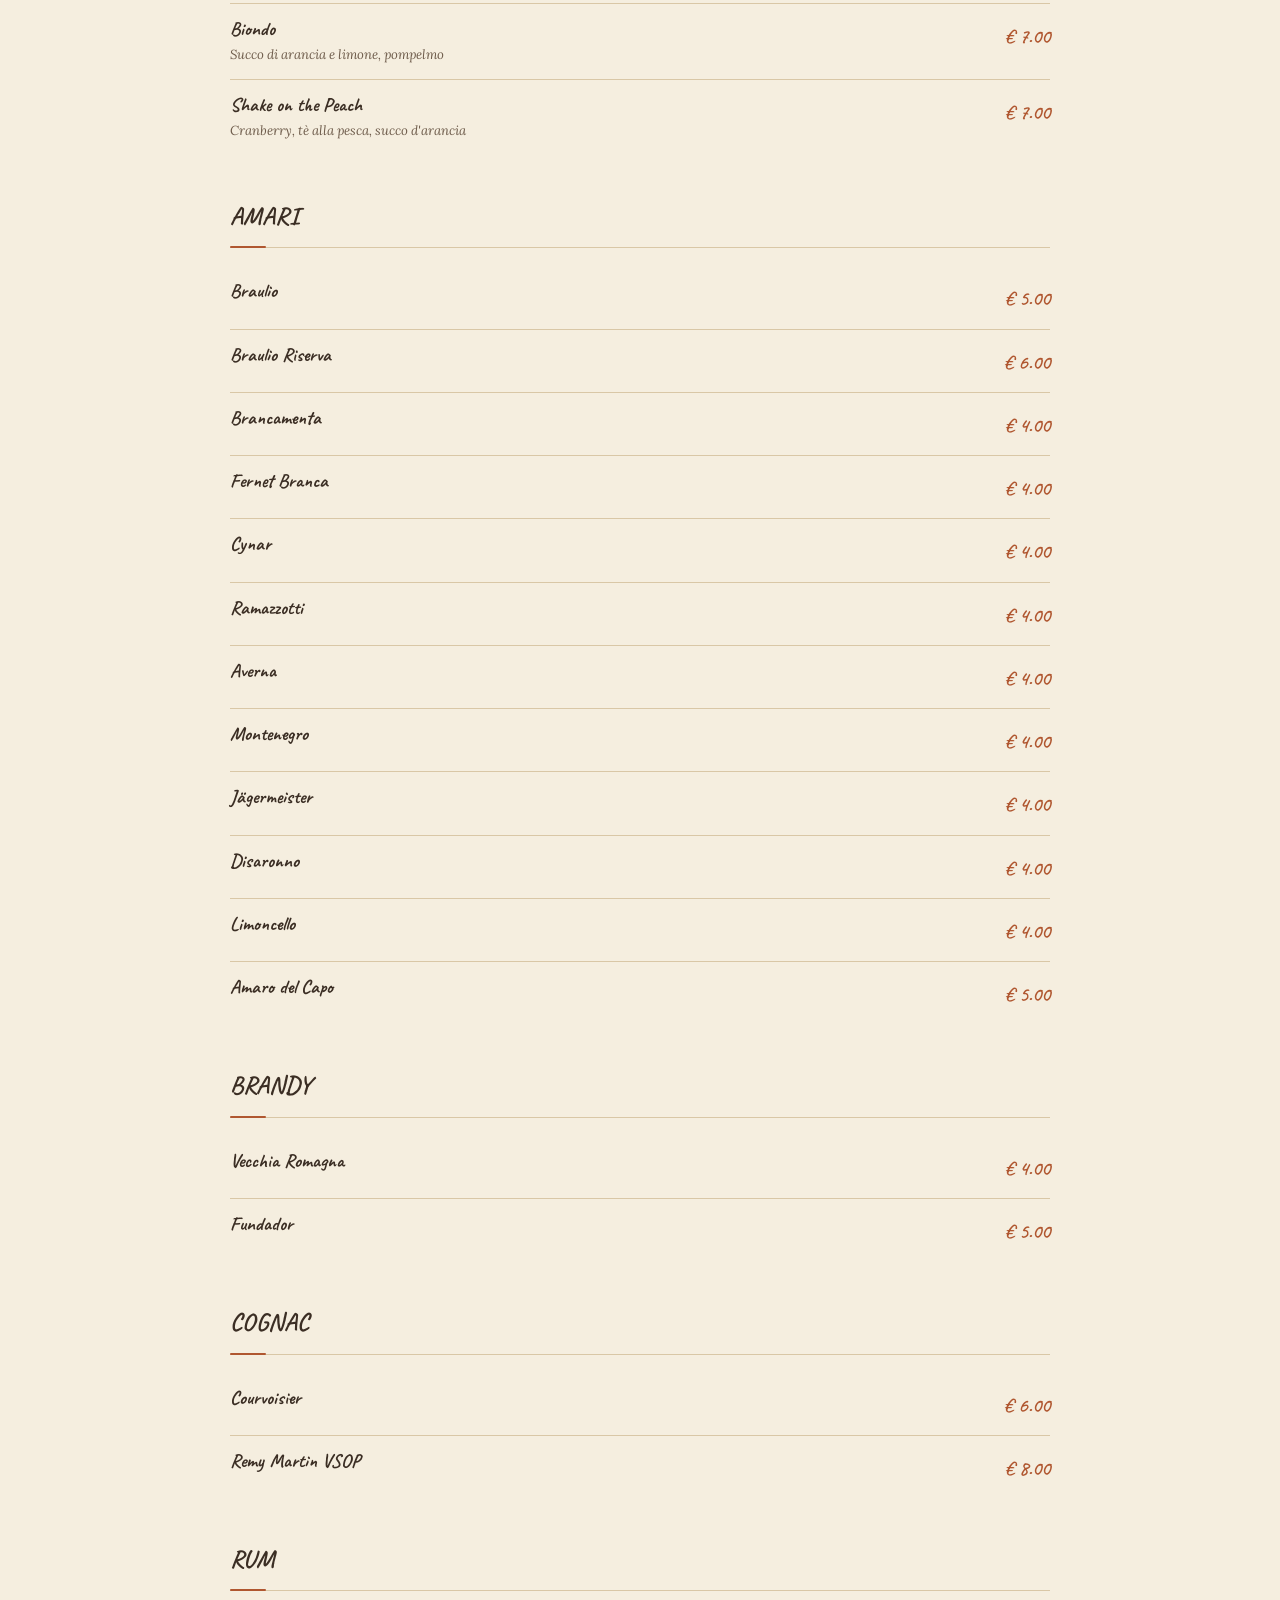
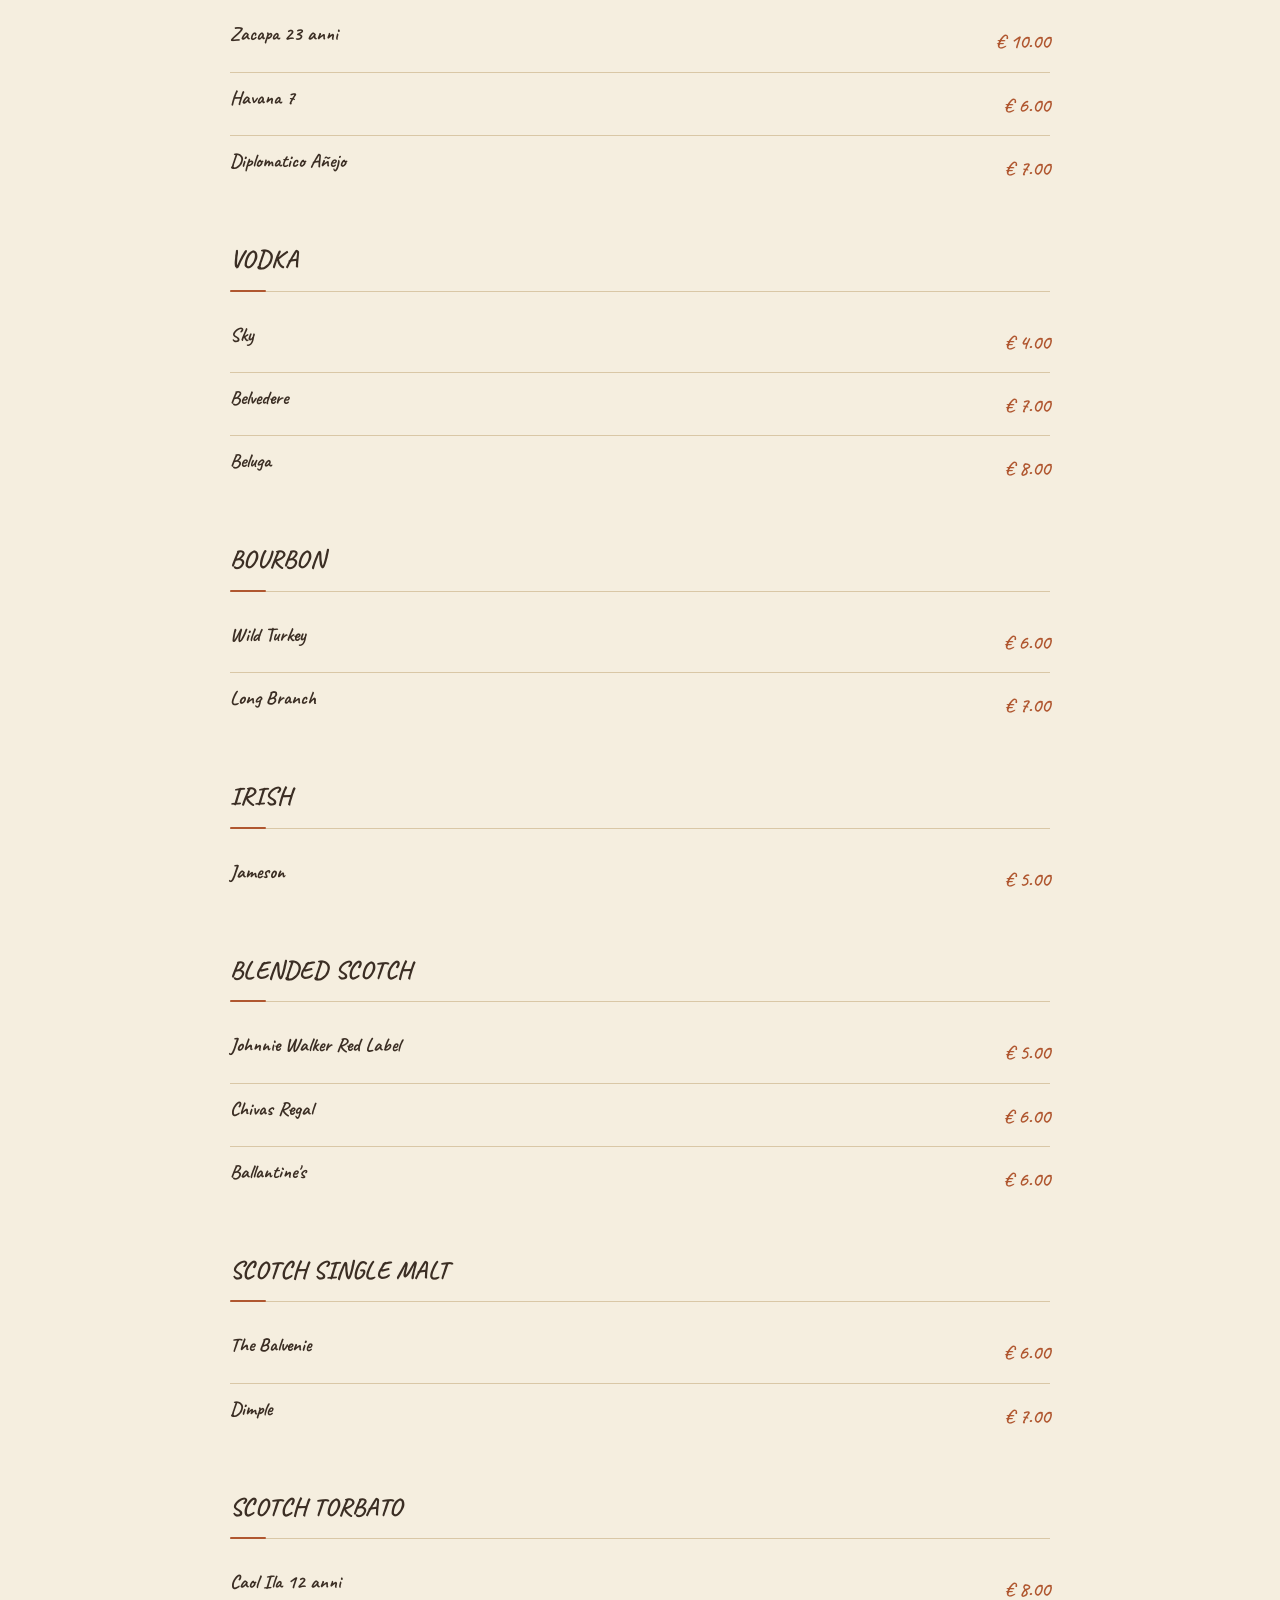
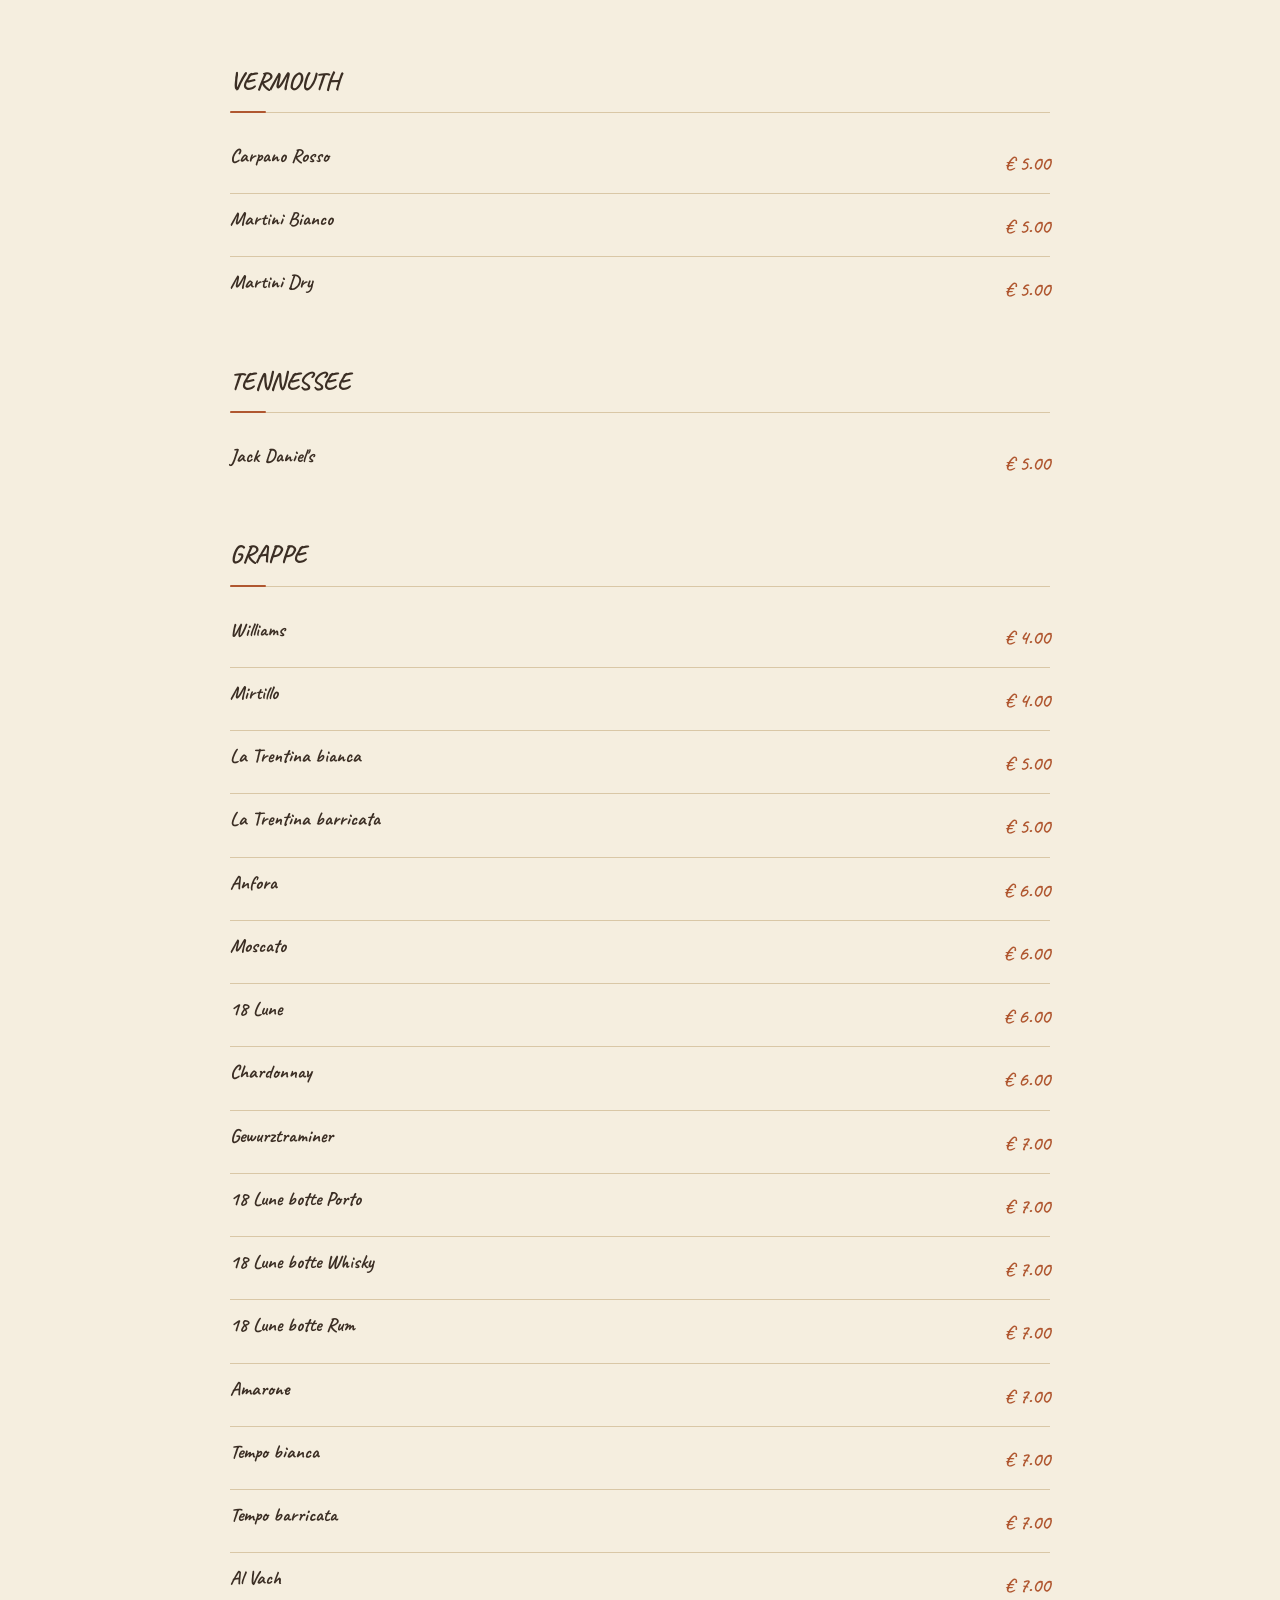
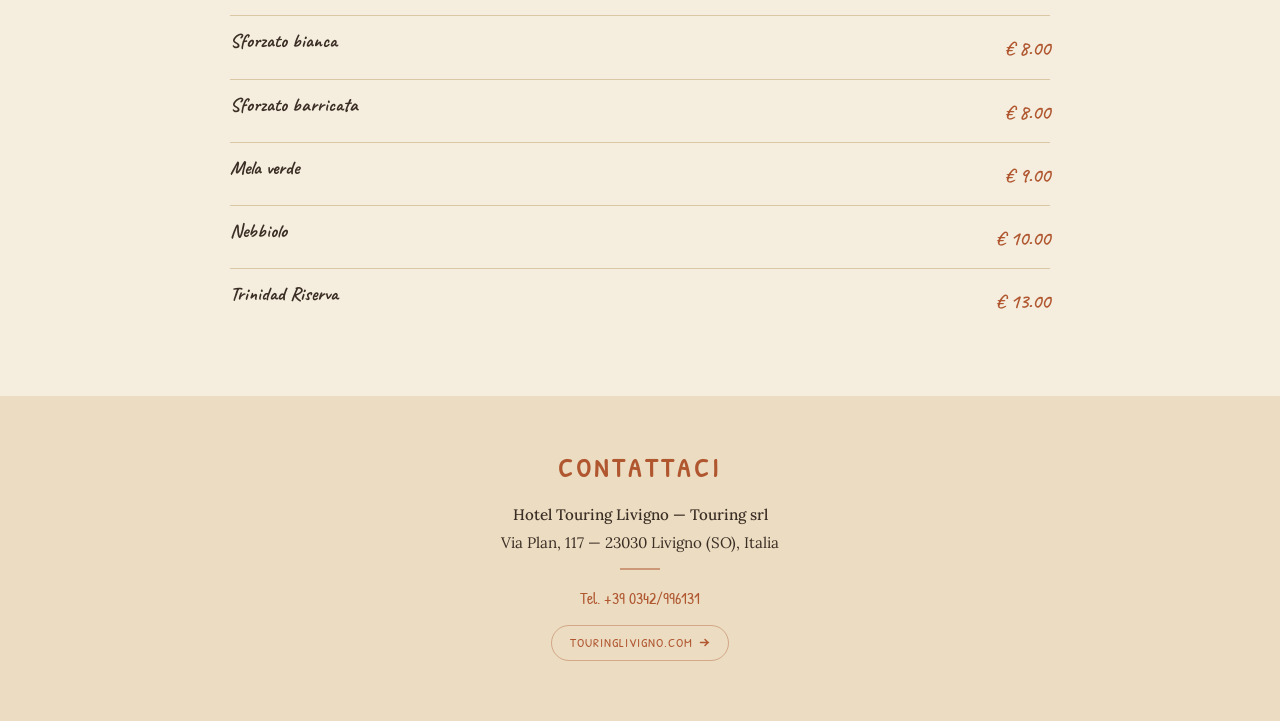
==== commit 86e207dd: "Move Special sticker to bar page only; bigger, less tilt, nudged inward Co-Authored-By: Claude Opus " ====
--- a/bar.html
+++ b/bar.html
@@ -27,6 +27,7 @@
     </a>
     <span class="compact-title">Hotel Touring Livigno</span>
   </header>
+  <img class="bar-special" src="special.png" alt="Special" loading="eager">
 
   <main>
     <div class="menu-page">
--- a/css/style.css
+++ b/css/style.css
@@ -112,6 +112,20 @@
 }
 .lang-switch:hover { background: var(--accent); color: var(--card-bg); }
 
+/* "Special" sticker — bar page only, top-right corner of the menu bar */
+.bar-special {
+  position:    absolute;
+  top:         20px;
+  right:       -13px;
+  z-index:     20;
+  width:       clamp(170px, 28vw, 260px);
+  height:      auto;
+  transform:   rotate(32deg);
+  transform-origin: center;
+  pointer-events: none;
+  filter:      drop-shadow(0 4px 10px rgba(0,0,0,0.22));
+}
+
 .header-inner {
   max-width: 860px;
   margin:    0 auto;
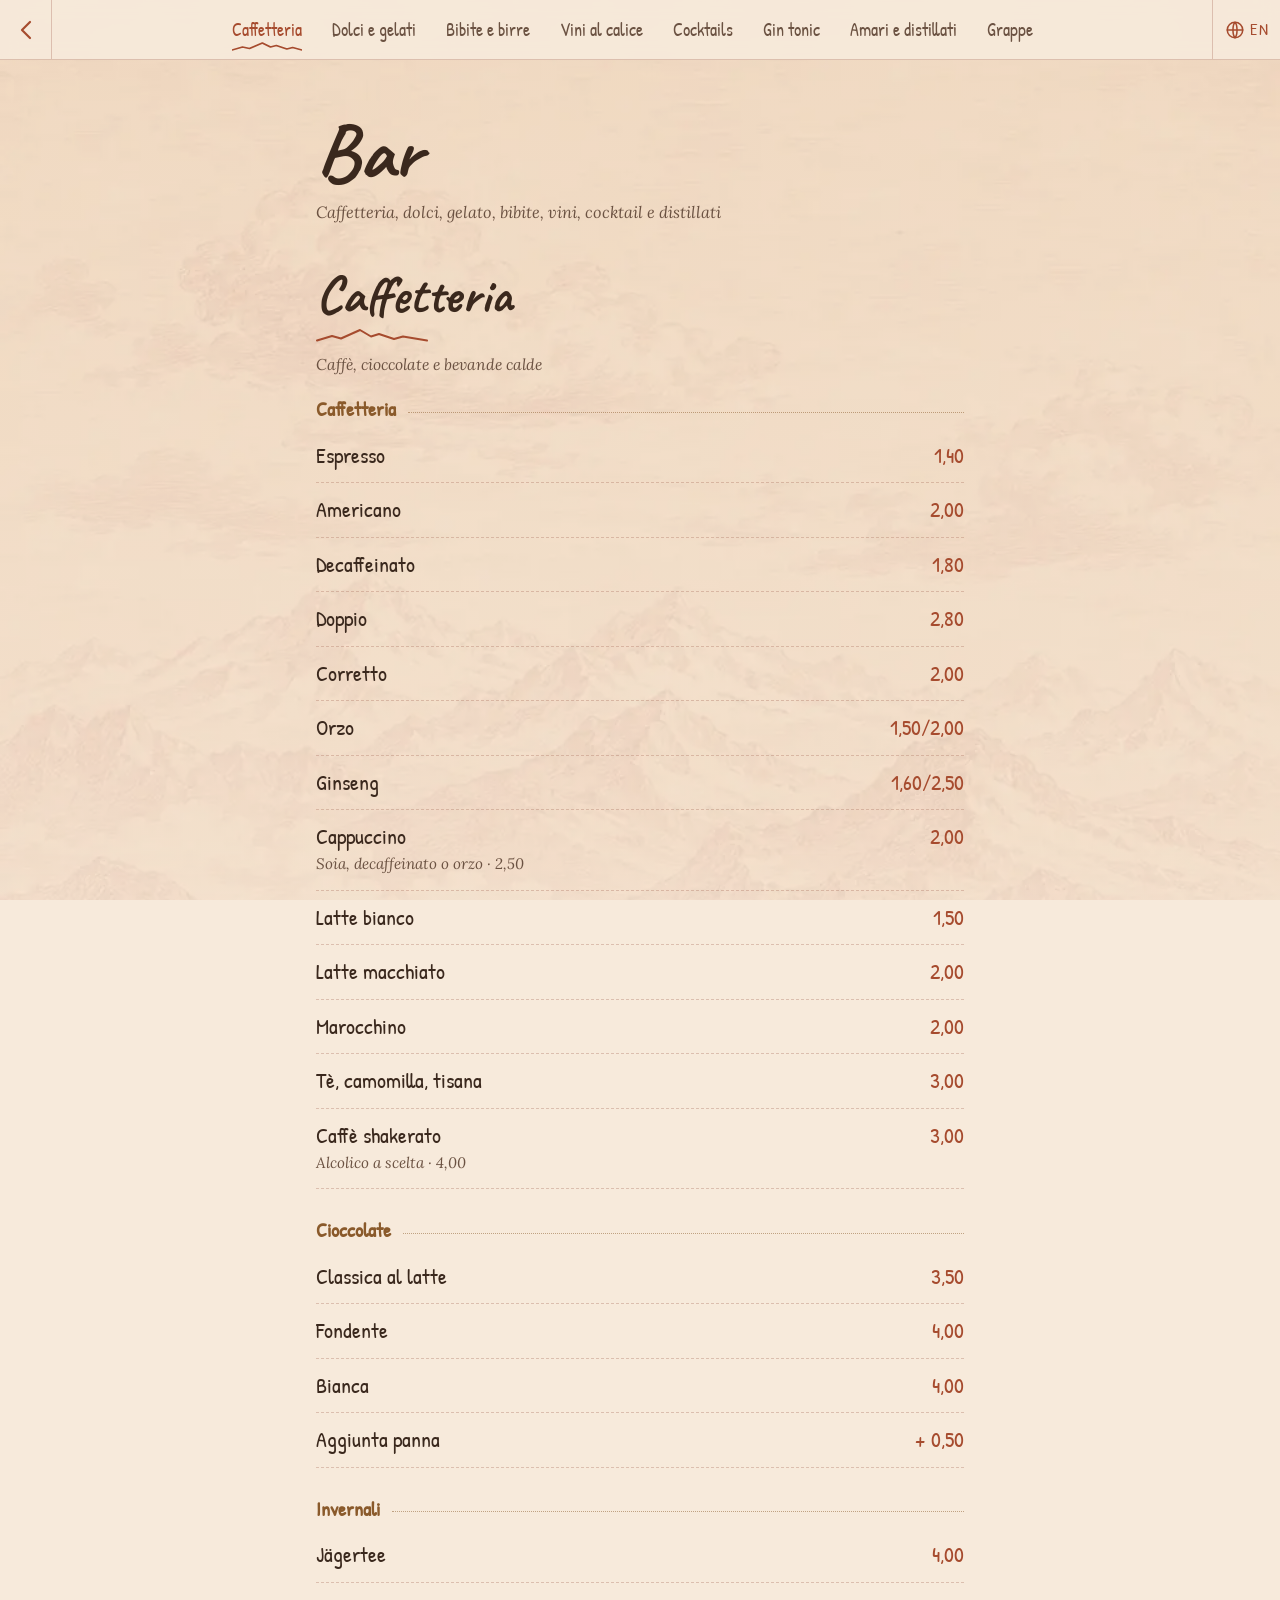
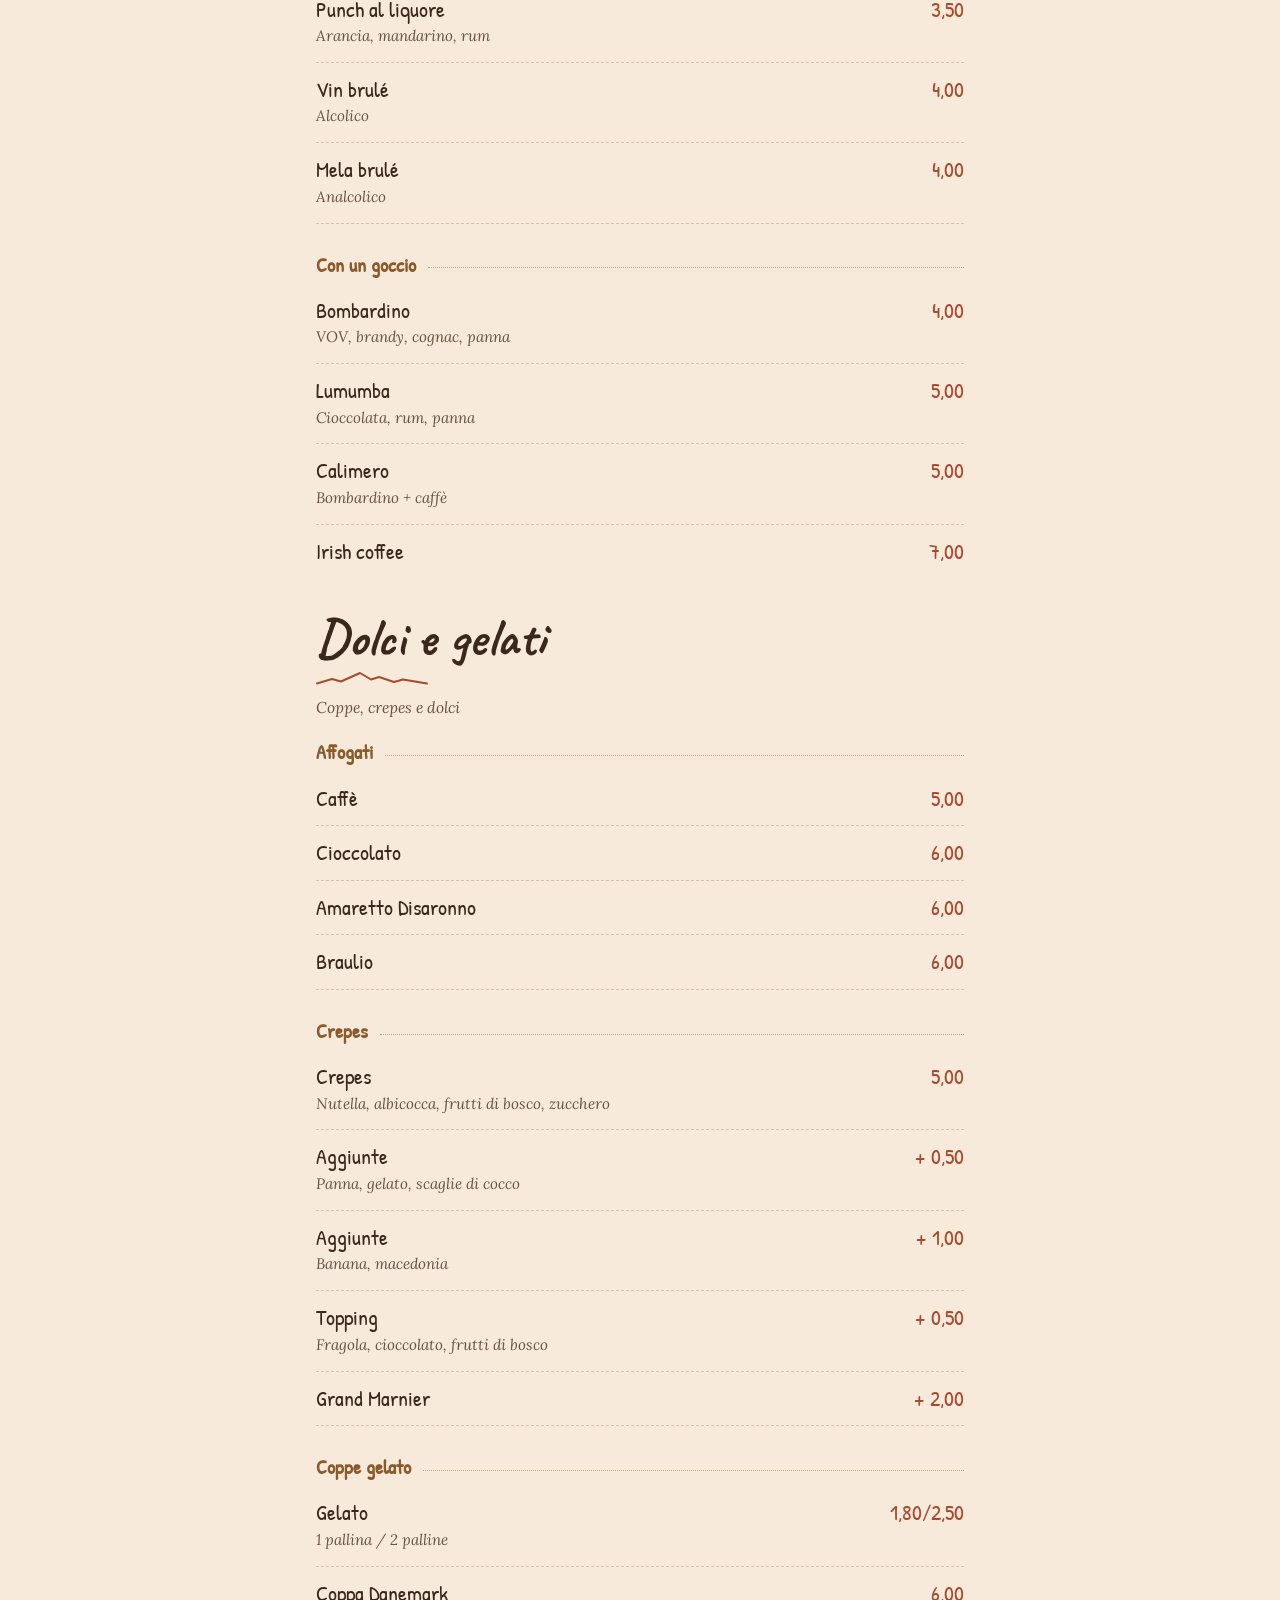
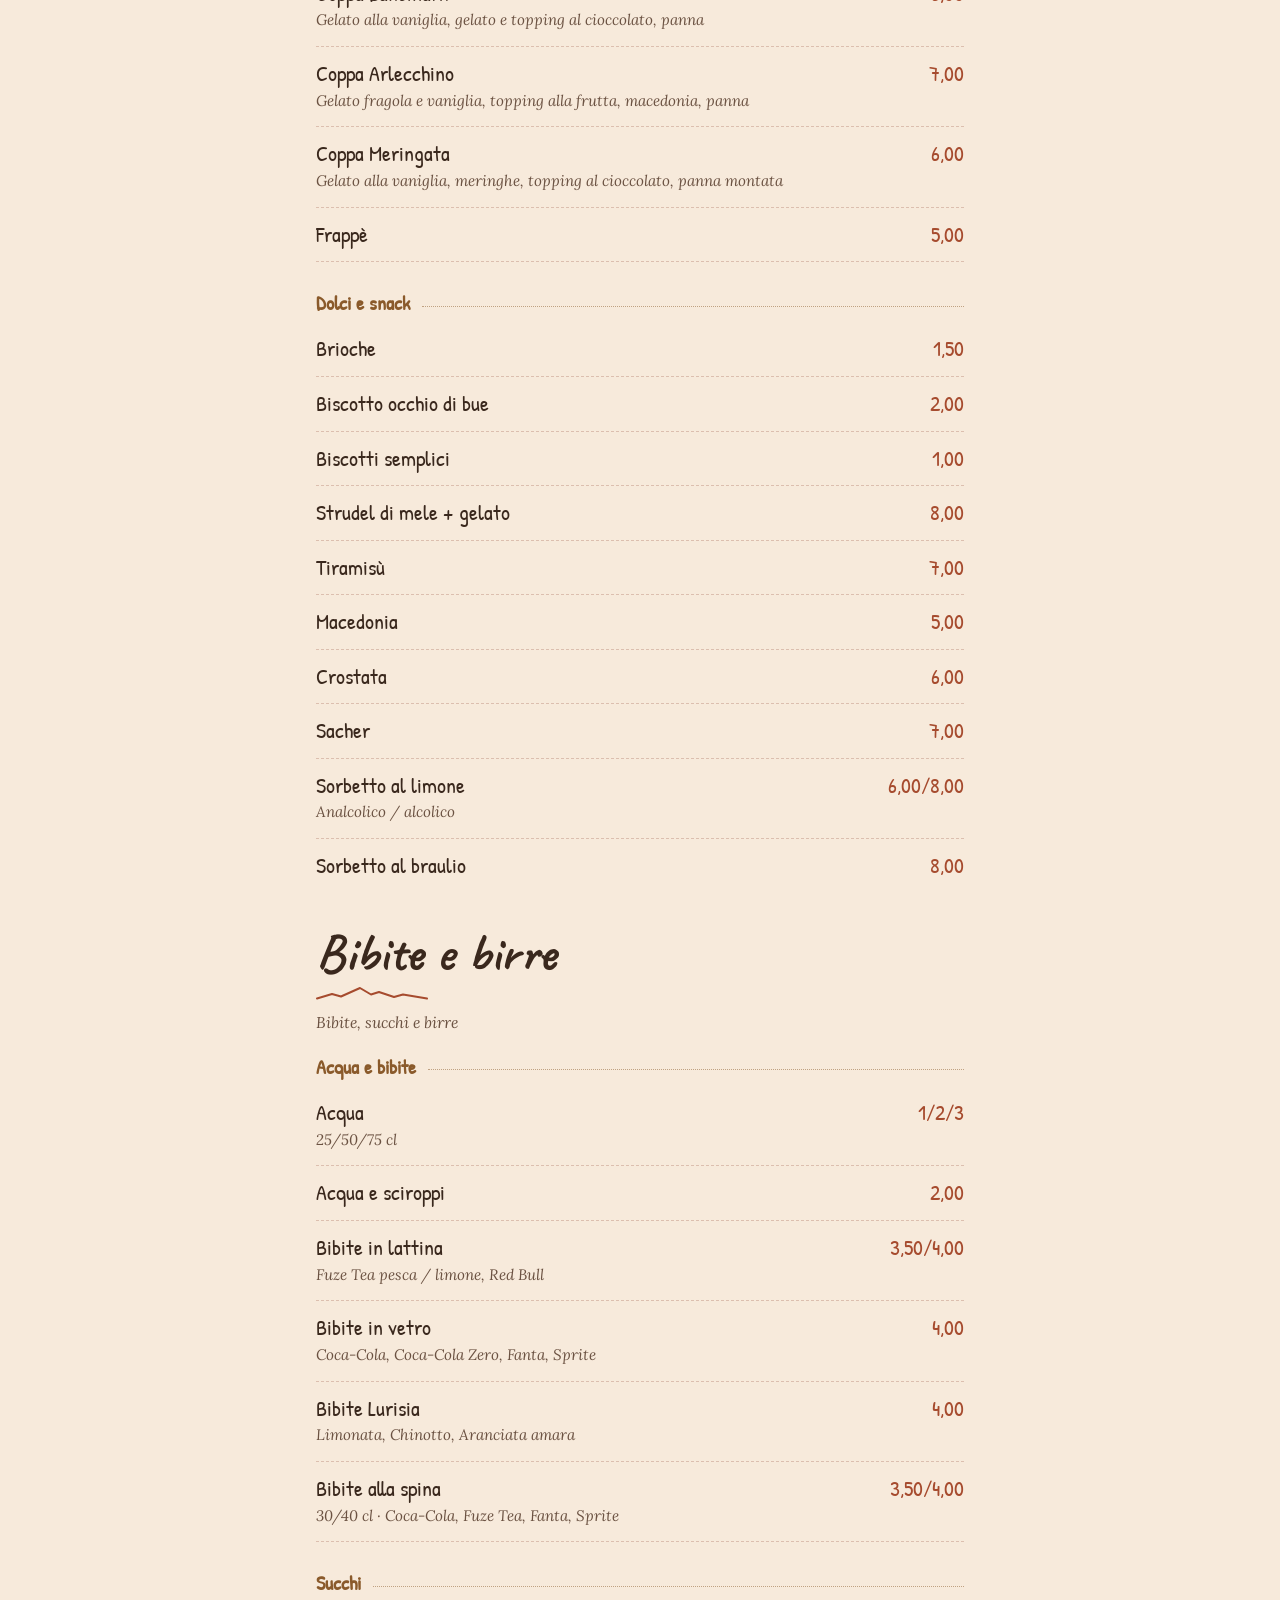
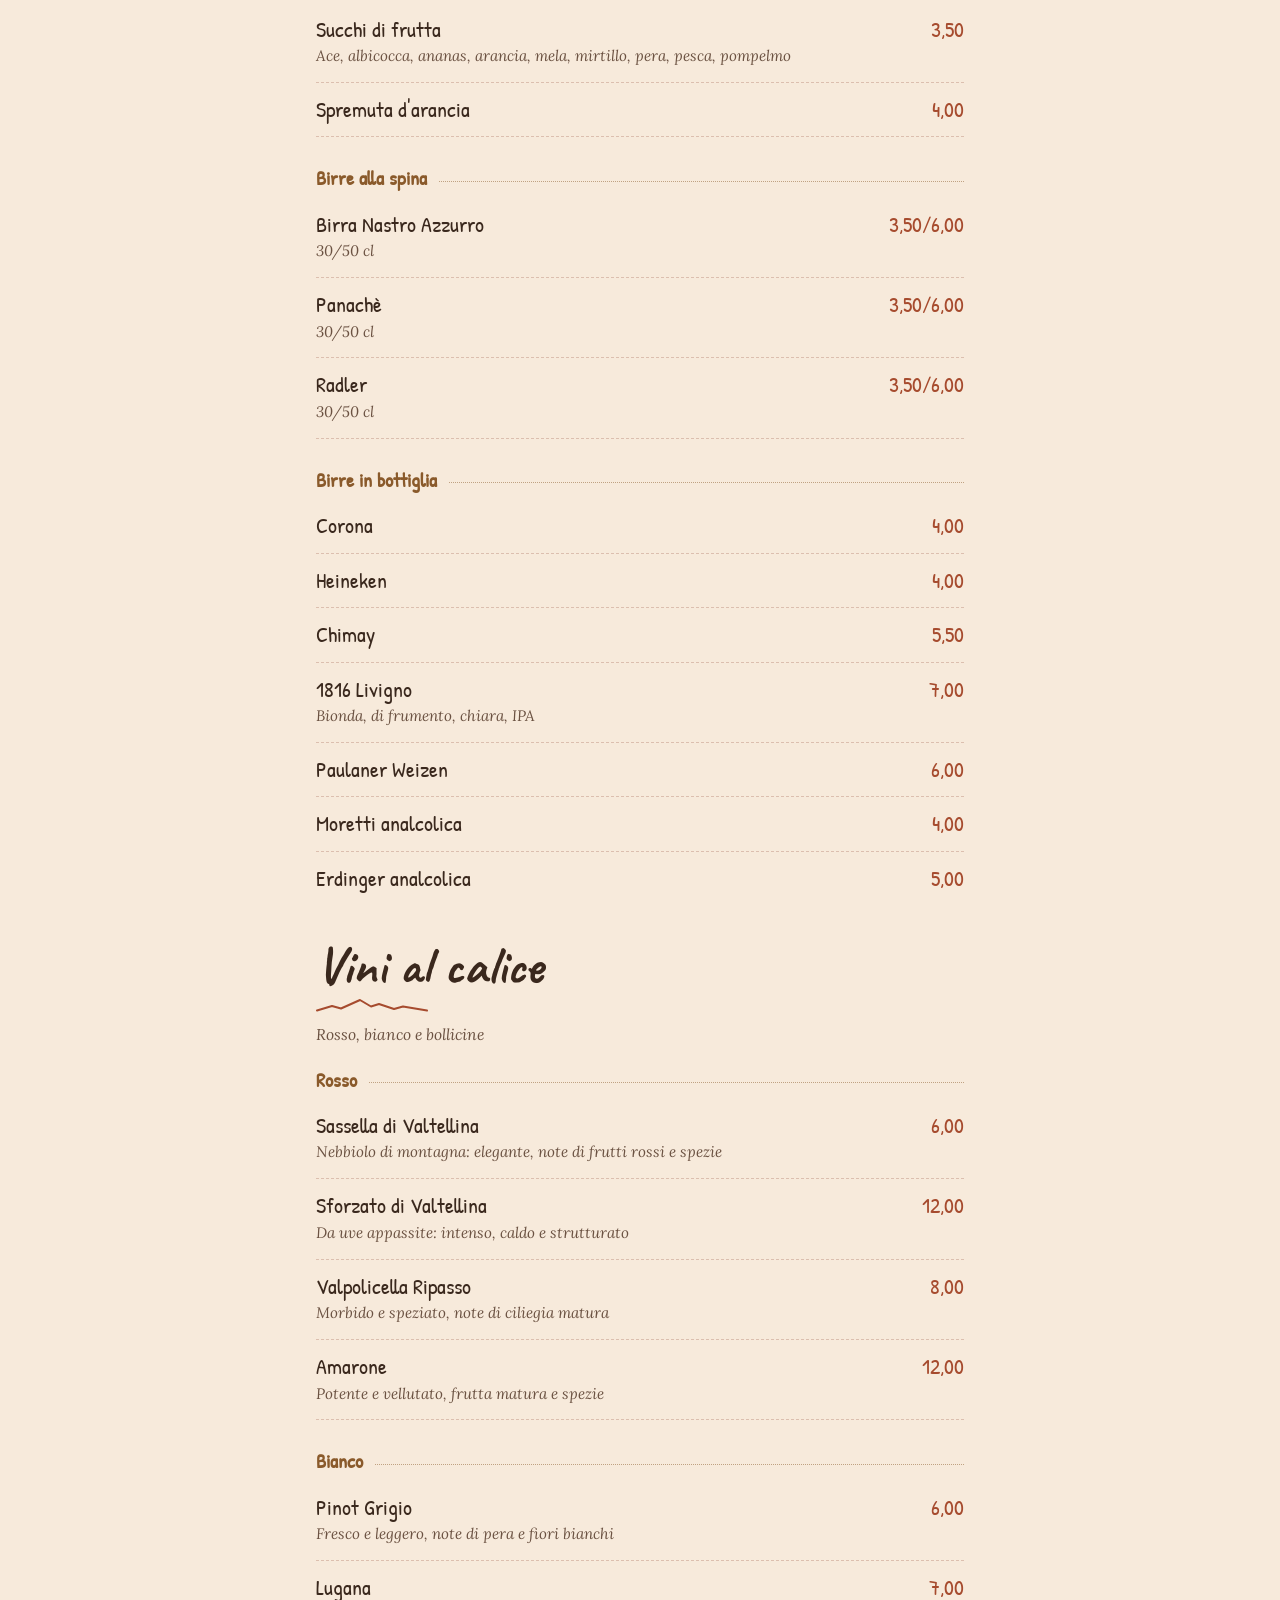
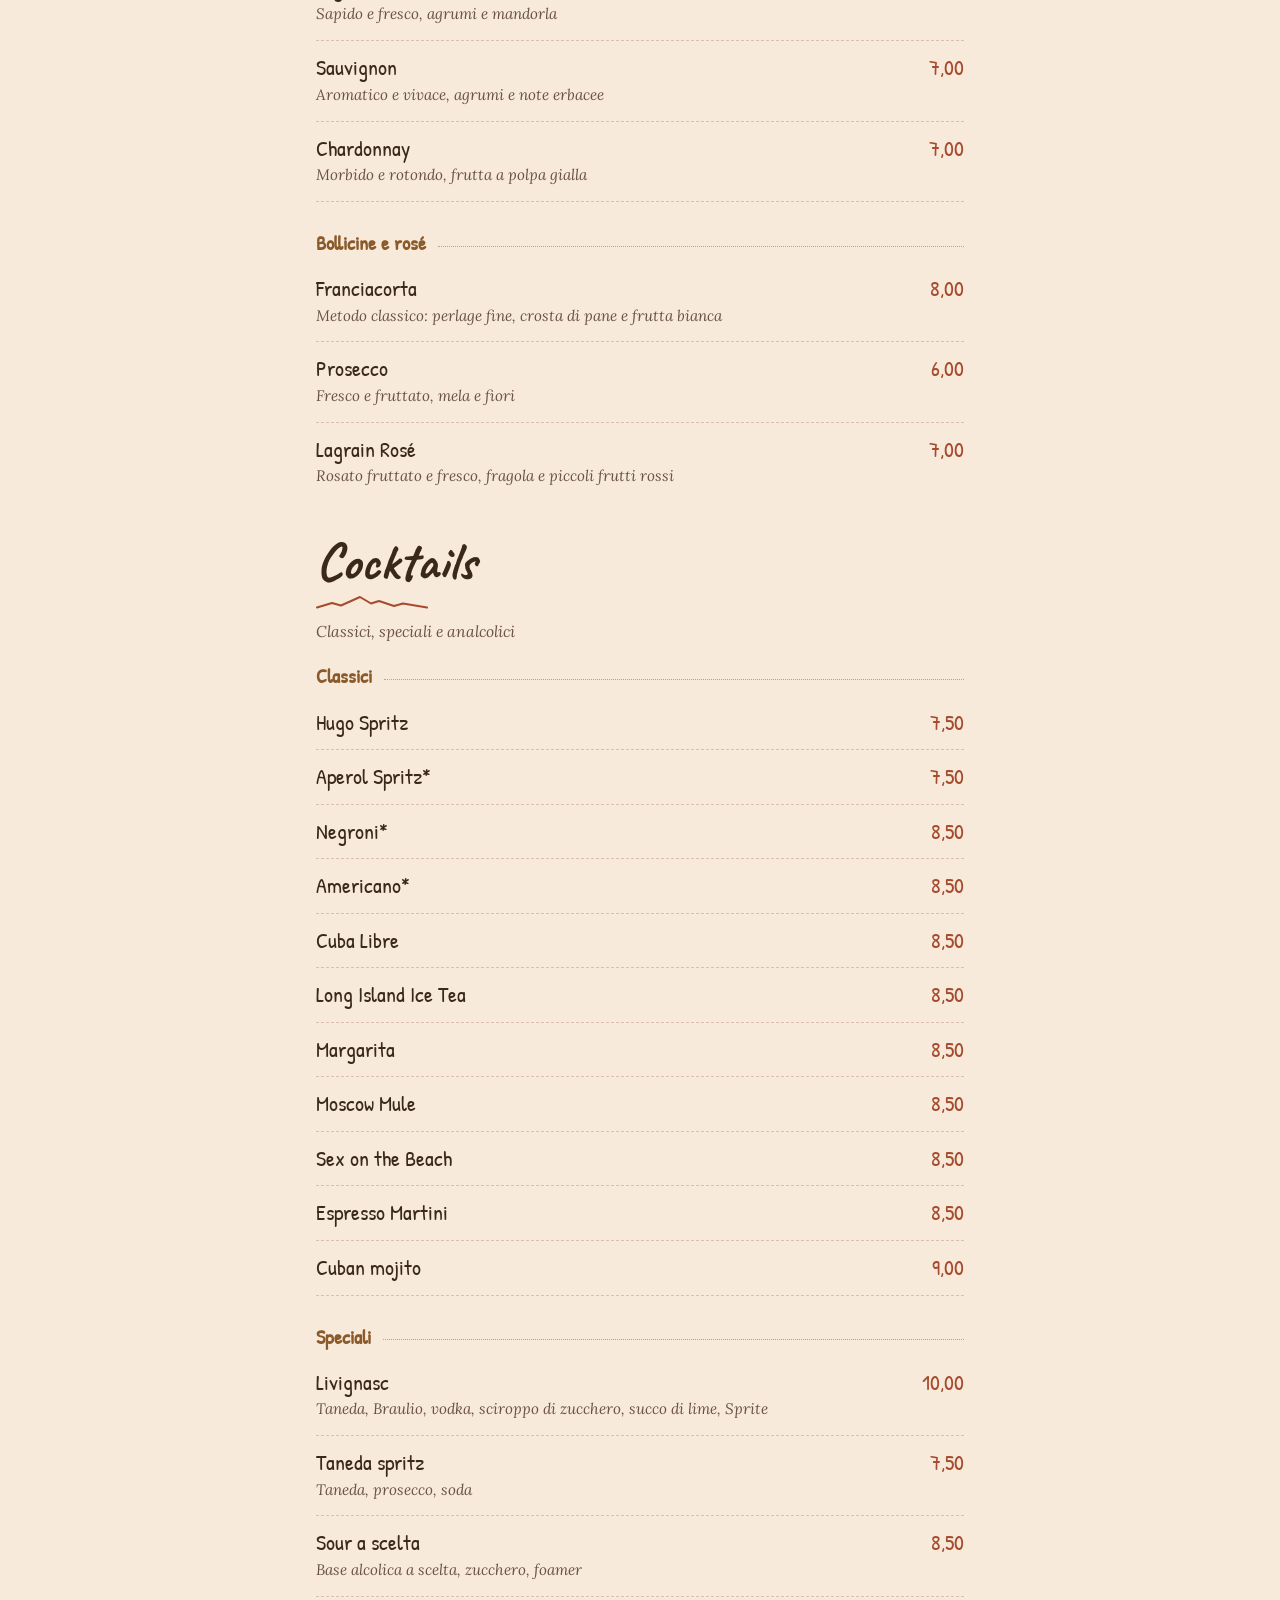
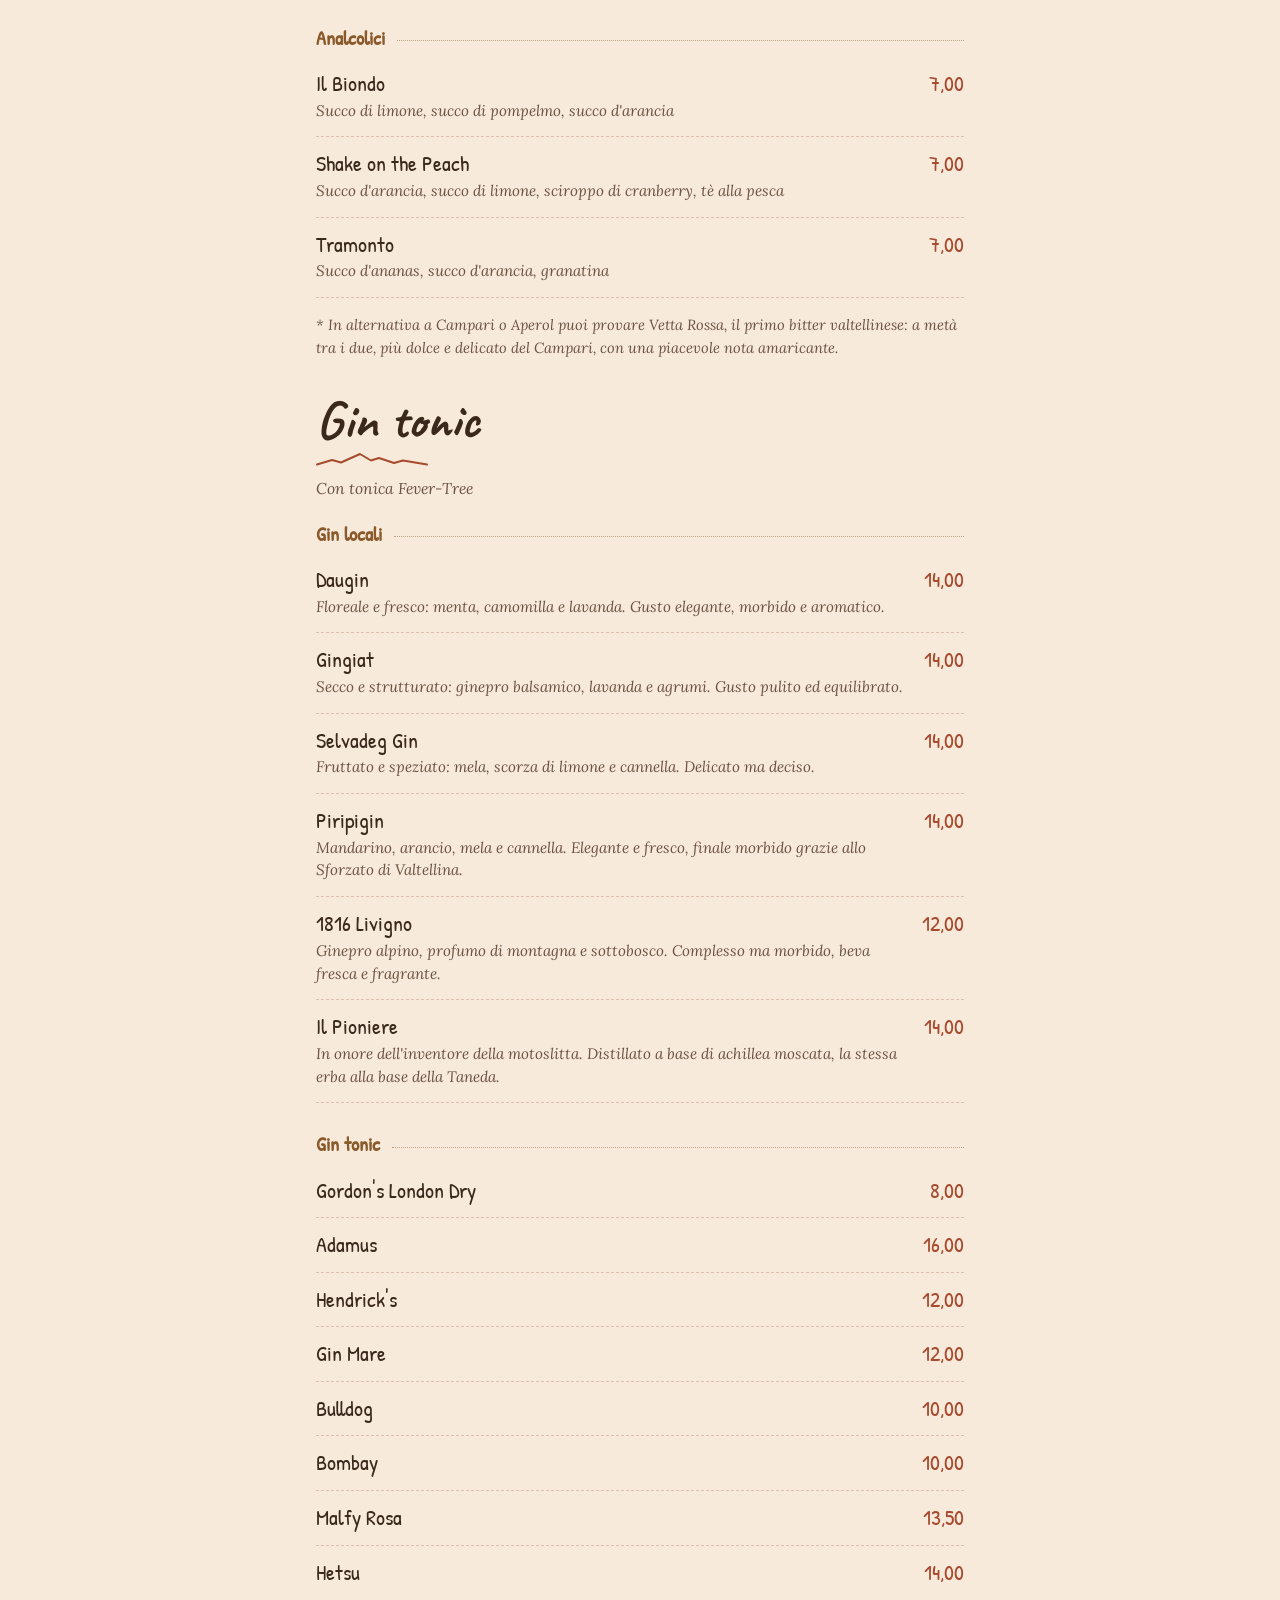
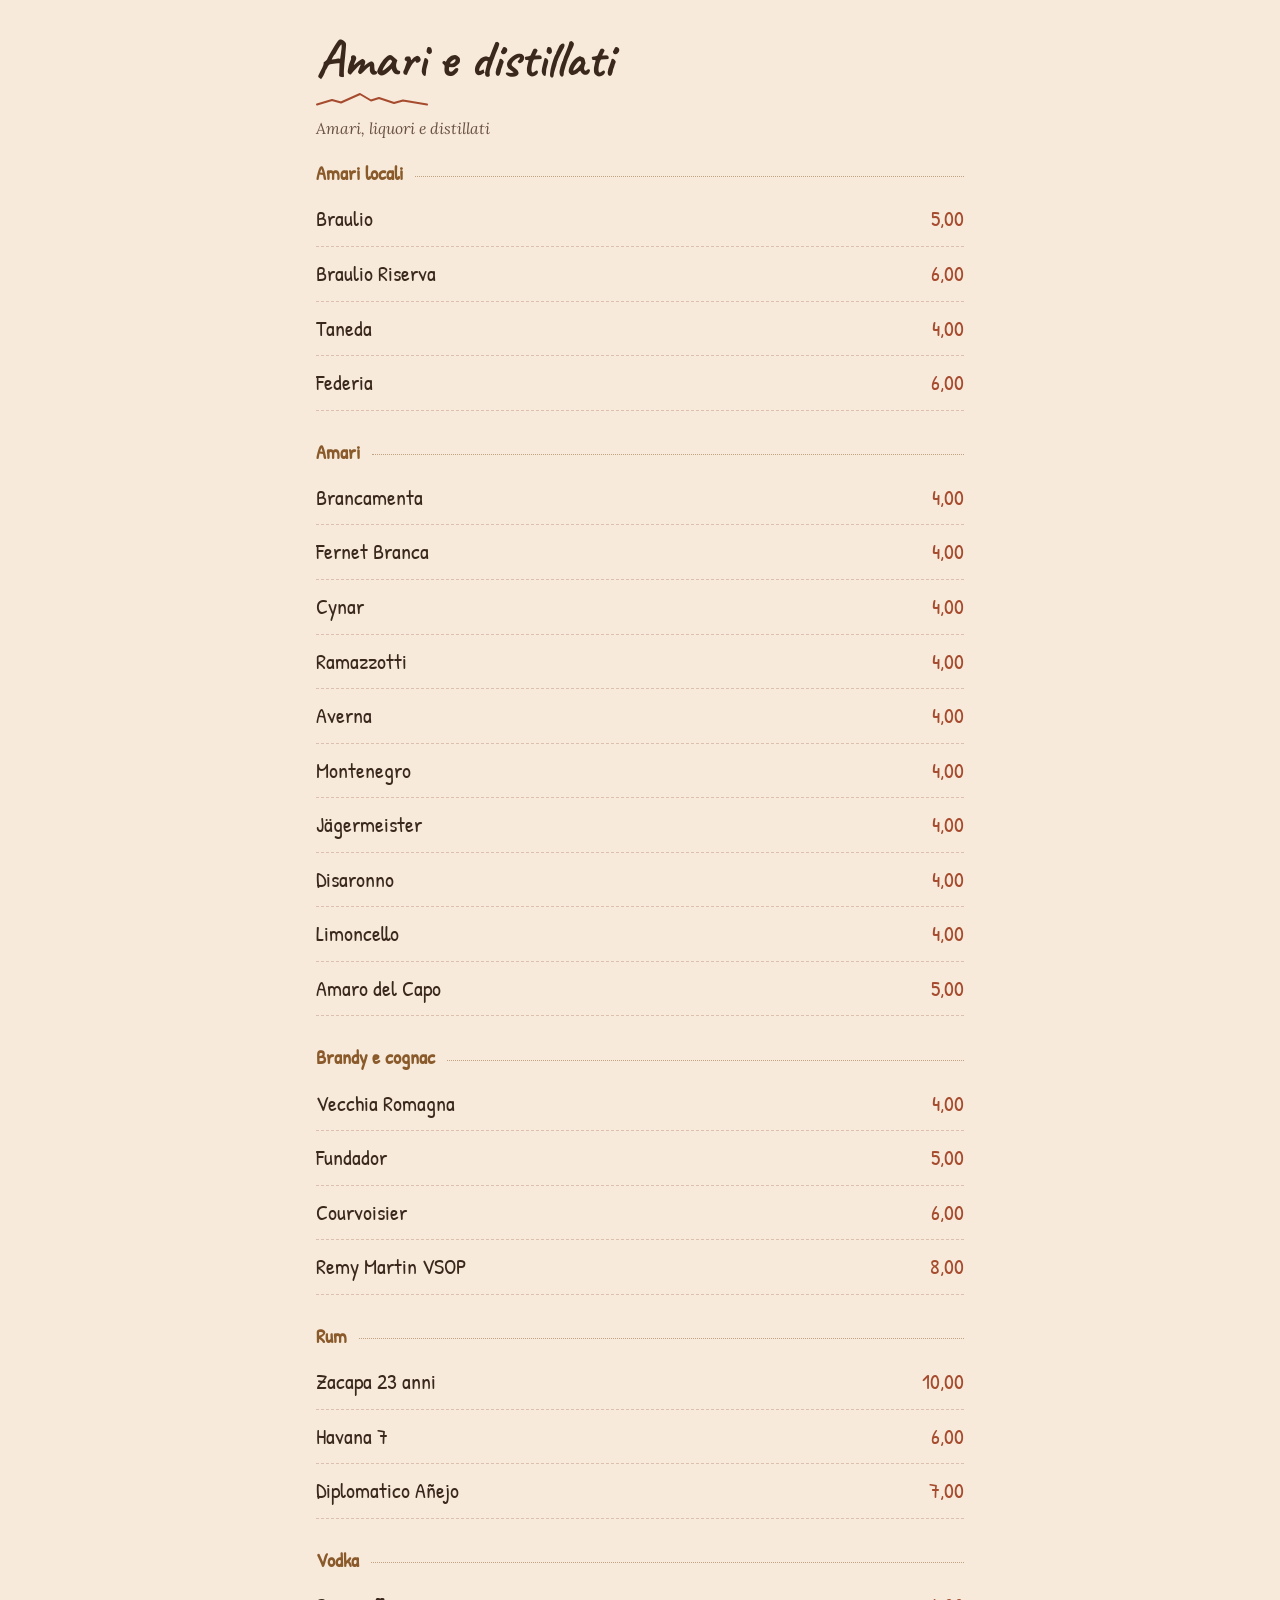
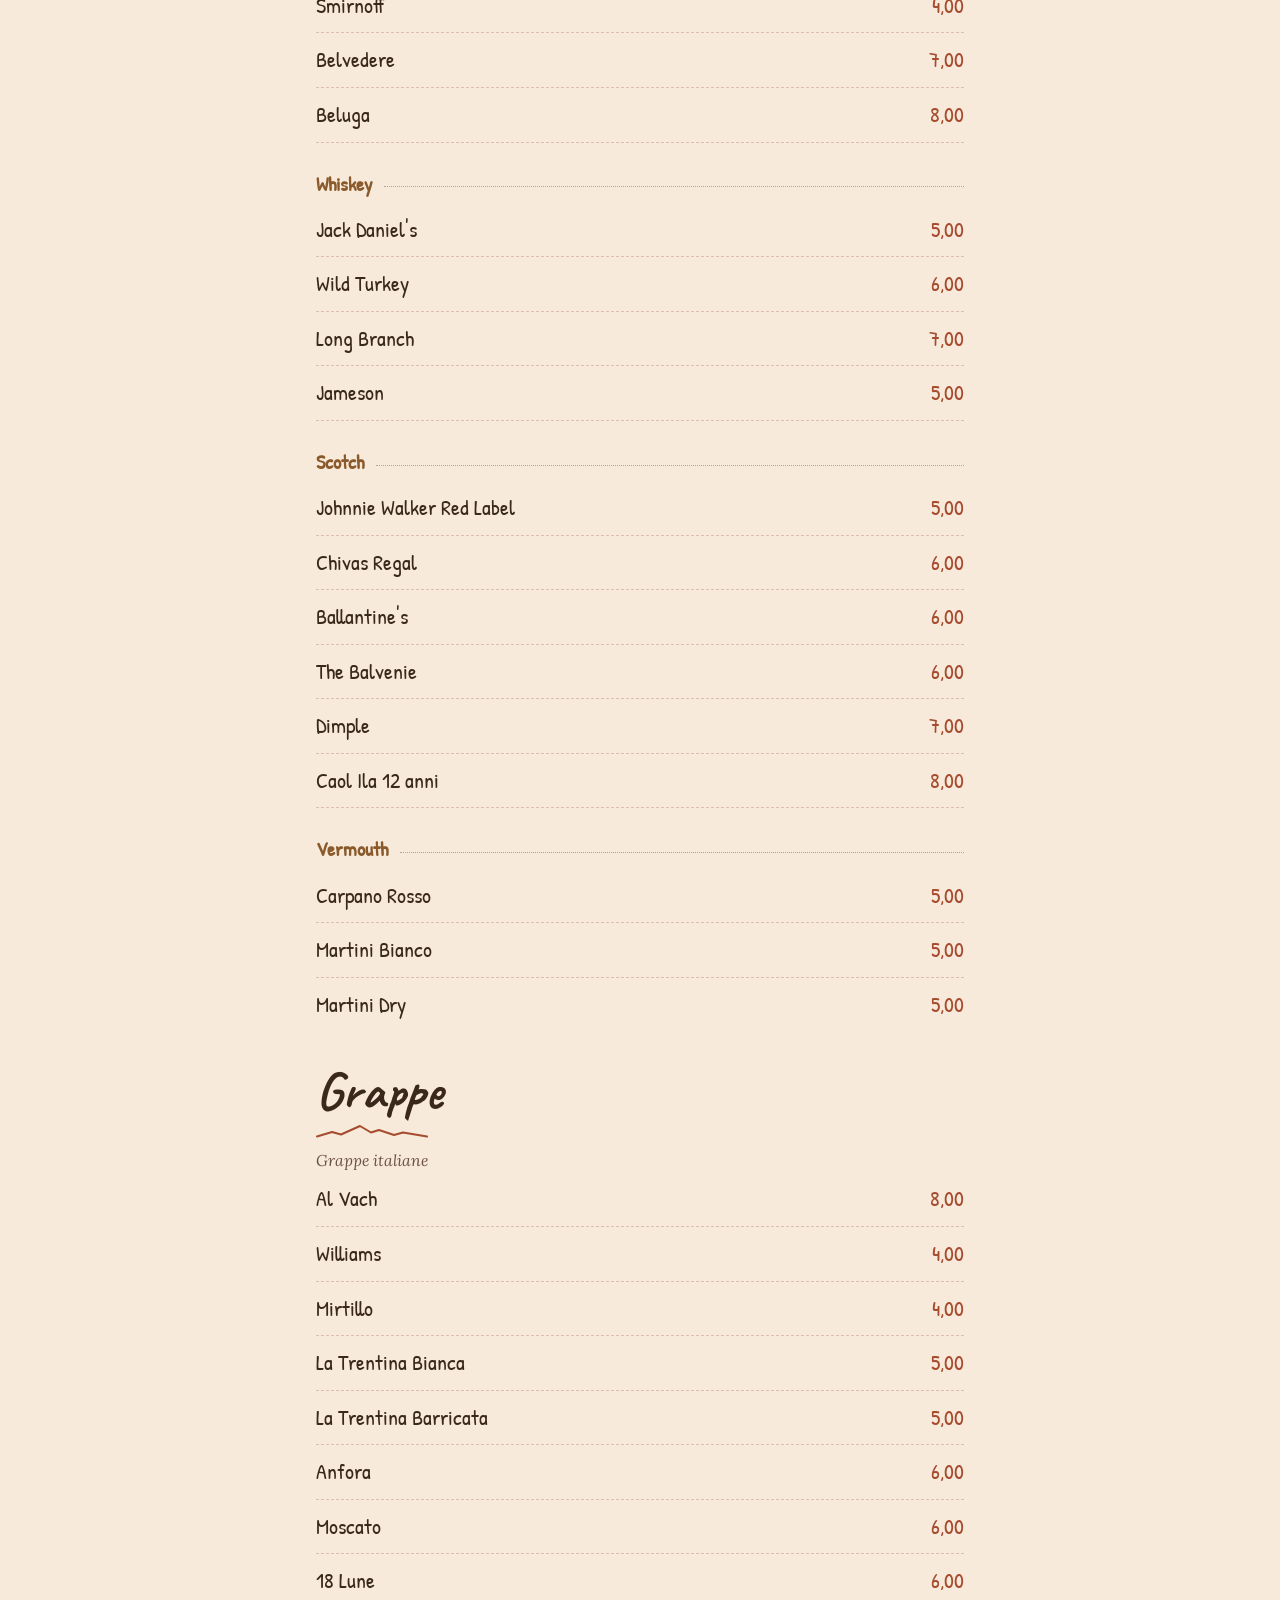
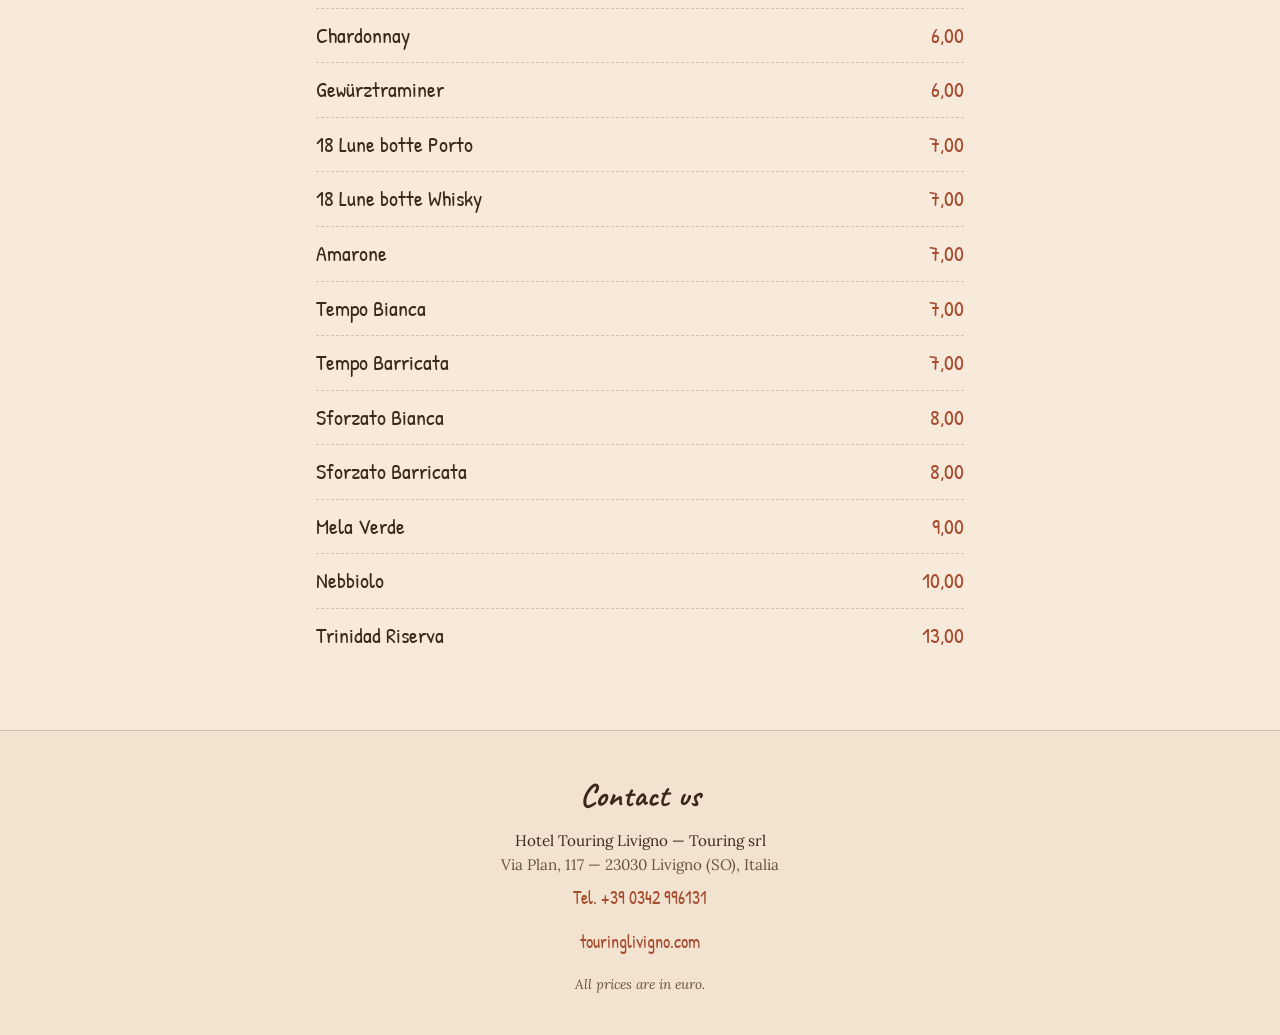
==== commit 15f250e2: "feat: Winter 2026 redesign - new menus, alpine engraving theme, 10-language selector - New design sy" ====
--- a/bar.html
+++ b/bar.html
@@ -2,63 +2,48 @@
 <html lang="it">
 <head>
   <meta charset="UTF-8">
-  <meta name="viewport" content="width=device-width, initial-scale=1.0">
+  <meta name="viewport" content="width=device-width, initial-scale=1, viewport-fit=cover">
+  <meta name="theme-color" content="#F7EADB">
+  <title>Bar — Hotel Touring Livigno</title>
+  <meta name="description" content="Menù del bar dell'Hotel Touring a Livigno: caffetteria, dolci e gelati, bibite e birre, vini al calice, cocktail, gin tonic e distillati.">
+  <link rel="canonical" href="https://touring-menu.com/bar.html">
+  <meta property="og:title" content="Bar — Hotel Touring Livigno">
+  <meta property="og:description" content="Menù del bar dell'Hotel Touring a Livigno: caffetteria, dolci e gelati, bibite e birre, vini al calice, cocktail, gin tonic e distillati.">
+  <meta property="og:type" content="website">
+  <meta property="og:url" content="https://touring-menu.com/bar.html">
+  <meta property="og:image" content="https://touring-menu.com/icon.png">
   <link rel="icon" type="image/png" sizes="192x192" href="icon.png">
   <link rel="apple-touch-icon" sizes="180x180" href="icon.png">
   <link rel="manifest" href="site.webmanifest">
-  <title>Bar — Hotel Touring Livigno</title>
-  <link rel="preconnect" href="https://fonts.googleapis.com">
-  <link rel="preconnect" href="https://fonts.gstatic.com" crossorigin>
-  <link href="https://fonts.googleapis.com/css2?family=Caveat:wght@500;600;700&family=Patrick+Hand&family=Lora:ital,wght@0,400;0,500;1,400&display=swap" rel="stylesheet">
+  <link rel="preload" href="assets/fonts/patrickhand-normal-400-latin.woff2" as="font" type="font/woff2" crossorigin>
+  <link rel="preload" href="assets/mountains.webp" as="image">
   <link rel="stylesheet" href="css/style.css">
-  <script src="js/nav.js"></script>
-  <script src="js/translate.js"></script>
-  <script src="//translate.google.com/translate_a/element.js?cb=googleTranslateElementInit" async></script>
 </head>
 <body>
-  <div id="google_translate_element" style="position:absolute;top:-9999px;left:-9999px;"></div>
-
-  <header class="site-header compact">
-    <a href="index.html" class="back-btn">
-      <svg width="18" height="18" viewBox="0 0 18 18" fill="none">
-        <path d="M11 4 L6 9 L11 14" stroke="currentColor" stroke-width="2" stroke-linecap="round" stroke-linejoin="round"/>
-      </svg>
-      Menù
-    </a>
-    <span class="compact-title">Hotel Touring Livigno</span>
+  <div class="mtn" aria-hidden="true"></div>
+  <nav class="navbar" aria-label="Menù">
+    <a class="nb-btn nb-home" href="index.html" data-t-aria="home" aria-label="Torna ai menù"><svg width="14" height="22" viewBox="0 0 14 22" fill="none" stroke="currentColor" stroke-width="2.2" stroke-linecap="round" stroke-linejoin="round" aria-hidden="true"><path d="M11 3 3 11l8 8"/></svg></a>
+    <div class="tabs" id="tabs"></div>
+    <button class="nb-btn nb-lang" type="button" data-lang-open aria-label="Lingua"><span><svg width="20" height="20" viewBox="0 0 22 22" fill="none" stroke="currentColor" stroke-width="1.7" stroke-linecap="round" aria-hidden="true"><circle cx="11" cy="11" r="8.5"/><path d="M2.5 11h17M11 2.5c-3 3-3 14 0 17M11 2.5c3 3 3 14 0 17"/></svg><span class="code">IT</span></span></button>
+  </nav>
+  <header class="intro">
+    <h1 id="page-title"></h1>
+    <p id="page-subtitle" hidden></p>
   </header>
-  <img class="bar-special" src="special.png" alt="Special" loading="eager">
-
-  <main>
-    <div class="menu-page">
-      <div class="page-header">
-        <h1 class="page-title" id="page-title">Bar</h1>
-        <p class="page-subtitle" id="page-subtitle"></p>
-      </div>
-      <div class="cat-tabs" id="cat-tabs"></div>
-      <div id="menu-container"></div>
-    </div>
-  </main>
-
+  <main><div id="menu-container"></div></main>
   <footer class="site-footer">
-    <div class="footer-inner">
-      <h2 class="footer-heading">Contattaci</h2>
-      <p class="footer-line biz">Hotel Touring Livigno — Touring srl</p>
-      <p class="footer-line">Via Plan, 117 — 23030 Livigno (SO), Italia</p>
-      <hr class="footer-sep">
-      <a href="tel:+390342996131" class="footer-phone">Tel. +39 0342/996131</a>
-      <br>
-      <a href="https://touringlivigno.com" target="_blank" rel="noopener" class="footer-hotel-link">
-        touringlivigno.com
-        <svg width="11" height="11" viewBox="0 0 11 11" fill="none">
-          <path d="M1.5 5.5h8M6 2.5L9 5.5 6 8.5" stroke="currentColor" stroke-width="1.5" stroke-linecap="round" stroke-linejoin="round"/>
-        </svg>
-      </a>
-    </div>
+    <h2 data-t="contact">Contattaci</h2>
+    <p class="biz">Hotel Touring Livigno — Touring srl</p>
+    <p>Via Plan, 117 — 23030 Livigno (SO), Italia</p>
+    <a href="tel:+390342996131">Tel. +39 0342 996131</a><br>
+    <a href="https://touringlivigno.com" target="_blank" rel="noopener">touringlivigno.com</a>
+    <p class="euro" data-t="pricesEuro">Tutti i prezzi indicati in euro.</p>
   </footer>
-
+  <script src="js/translate.js"></script>
+  <script src="js/i18n.js"></script>
   <script src="data/bar_data.js"></script>
   <script src="js/render.js"></script>
-  <script>renderMenu(BAR_DATA);</script>
+  <script>renderMenu(BAR_DATA, { key: 'bar' });</script>
+  <script src="js/site.js"></script>
 </body>
 </html>
--- a/css/style.css
+++ b/css/style.css
@@ -1,1001 +1,293 @@
 /* ============================================================
-   Hotel Touring Livigno — Menu Digitale
-   Design: Warm Parchment · Terracotta · Cozy Mountain
-   Fonts: Caveat (display) · Patrick Hand (label) · Lora (body)
-   ============================================================ */
+   Hotel Touring Livigno — Menù digitale · Inverno 2026
+   Identità: carta, incisione alpina rosa, inchiostro noce.
+   Caratteri: Caveat (titoli) · Patrick Hand (voci) · Lora (testi)
+   ============================================================ */
+@import url("../assets/fonts.css");
 
 :root {
-  --bg:           #F5EEDF;
-  --header-bg:    #EBDCC2;
-  --card-bg:      #FBF7EC;
-  --ink:          #3B2E24;
-  --ink-soft:     #6E5C4B;
-  --accent:       #B05730;
-  --accent-deep:  #8E4324;
-  --accent-tint:  #E9D3C2;
-  --line:         #D9C7A6;
-  --font-display: 'Caveat', cursive;
-  --font-label:   'Patrick Hand', cursive;
-  --font-body:    'Lora', Georgia, serif;
-  --ease:         cubic-bezier(0.25, 0.46, 0.45, 0.94);
-  --t-fast:       0.15s;
-  --t-mid:        0.25s;
-  --r-card:       18px;
-  --r-pill:       999px;
-}
-
-/* ============================================================
-   RESET & BASE
-   ============================================================ */
+  --paper:      #F7EADB;
+  --paper-deep: #EFDCC7;
+  --rose:       #D9A99B;
+  --rose-line:  rgba(176, 122, 104, .38);
+  --ink:        #3A281D;
+  --ink-soft:   #6B5242;
+  --brick:      #A64B2E;
+  --brick-deep: #843820;
+  --bronze:     #8A5A2B;
+
+  --f-display: 'Caveat', 'Segoe Print', cursive;
+  --f-label:   'Patrick Hand', 'Segoe Print', 'Comic Sans MS', cursive;
+  --f-body:    'Lora', Georgia, 'Times New Roman', serif;
+
+  --gutter: clamp(18px, 5.2vw, 28px);
+  --measure: 40rem;
+  --bar-h: 56px;
+  --ease: cubic-bezier(.22, .61, .36, 1);
+}
+
 *, *::before, *::after { margin: 0; padding: 0; box-sizing: border-box; }
-html { background: var(--bg); overflow-x: clip; }
-a    { text-decoration: none; color: inherit; }
-
+html { background: var(--paper); -webkit-text-size-adjust: 100%; scroll-behavior: smooth; overflow-x: clip; }
 body {
-  font-family:    var(--font-body);
-  background:     var(--bg);
-  color:          var(--ink);
-  min-height:     100vh;
-  display:        flex;
-  flex-direction: column;
-  overflow-x:     clip;
-  -webkit-font-smoothing: antialiased;
-  line-height: 1.55;
-}
-
-/* ============================================================
-   GOOGLE TRANSLATE — suppress toolbar
-   ============================================================ */
-.goog-te-banner-frame.skiptranslate,
-.goog-te-banner-frame,
-.goog-te-menu-frame,
-#goog-gt-tt,
-.skiptranslate > iframe { display: none !important; height: 0 !important; visibility: hidden !important; }
-body { top: 0 !important; margin-top: 0 !important; }
-
-/* ============================================================
-   ANIMATIONS
-   ============================================================ */
-@keyframes headerIn {
-  from { opacity: 0; transform: translateY(-8px); }
-  to   { opacity: 1; transform: translateY(0); }
-}
-@keyframes pageIn {
-  from { opacity: 0; transform: translateY(14px); }
-  to   { opacity: 1; transform: translateY(0); }
-}
-@keyframes fadeUp {
-  to { opacity: 1; transform: translateY(0); }
-}
-@keyframes cardIn {
-  to { opacity: 1; transform: translateY(0); }
-}
-
-.site-header { animation: headerIn 0.28s var(--ease) both; }
-main          { animation: pageIn  0.36s var(--ease) 0.06s both; }
-
-/* ============================================================
-   HEADER — main (index page)
-   ============================================================ */
-.site-header {
-  background:  var(--header-bg);
-  padding:     30px 24px 88px;
-  text-align:  center;
-  position:    relative;
-  z-index:     2;
-  overflow:    visible;
-}
-
-/* Language-switch pill */
-.lang-switch {
-  position:     absolute;
-  top:          22px;
-  right:        22px;
-  z-index:      10;
-  background:   var(--card-bg);
-  border:       1.5px solid var(--accent);
-  border-radius: var(--r-pill);
-  box-shadow:   0 2px 0 rgba(176,87,48,0.18);
-  color:        var(--accent);
-  font-family:  var(--font-label);
-  font-size:    1rem;
-  font-weight:  500;
-  letter-spacing: 0.06em;
-  width:        46px;
-  height:       38px;
-  display:      inline-flex;
-  align-items:  center;
-  justify-content: center;
-  cursor:       pointer;
-  text-transform: uppercase;
-  transition:   background var(--t-fast) var(--ease), color var(--t-fast) var(--ease);
-}
-.lang-switch:hover { background: var(--accent); color: var(--card-bg); }
-
-/* "Special" sticker — bar page only, top-right corner of the menu bar */
-.bar-special {
-  position:    absolute;
-  top:         20px;
-  right:       -13px;
-  z-index:     20;
-  width:       clamp(170px, 28vw, 260px);
-  height:      auto;
-  transform:   rotate(32deg);
-  transform-origin: center;
-  pointer-events: none;
-  filter:      drop-shadow(0 4px 10px rgba(0,0,0,0.22));
-}
-
-.header-inner {
-  max-width: 860px;
-  margin:    0 auto;
-  position:  relative;
-  z-index:   2;
-}
-
-/* "Hotel Touring Livigno" badge */
-.header-badge {
-  display:        inline-block;
-  font-family:    var(--font-label);
-  font-size:      0.72rem;
-  letter-spacing: 0.22em;
-  text-transform: uppercase;
-  color:          var(--accent);
-  border:         1.5px solid var(--accent);
-  border-radius:  4px;
-  padding:        7px 18px 5px;
-  margin-bottom:  16px;
-  background:     rgba(255,255,255,0.25);
-}
-
-.header-title {
-  font-family: var(--font-display);
-  font-weight: 700;
-  font-size:   clamp(42px, 7vw, 78px);
-  line-height: 1.06;
-  color:       var(--ink);
-  margin:      0 auto 12px;
-  max-width:   16ch;
-}
-
-.header-subtitle {
-  font-family: var(--font-label);
-  font-size:   clamp(17px, 2.4vw, 22px);
-  color:       var(--ink-soft);
-  margin:      0 auto;
-  letter-spacing: 0.01em;
-}
-
-/* Wavy divider at bottom of main header */
-.wave-divider {
-  position: absolute;
-  left:     0;
-  right:    0;
-  bottom:   -1px;
-  width:    100%;
-  height:   46px;
-  display:  block;
-  color:    var(--bg);
-}
-
-/* ============================================================
-   HEADER — compact (sub-pages)
-   ============================================================ */
-.site-header.compact {
-  background: var(--header-bg);
-  padding:    0;
-  text-align: left;
-  display:    flex;
-  align-items: stretch;
-  overflow:   hidden;
-  border-bottom: 1.5px solid var(--line);
-}
-
-.site-header.compact .wave-divider { display: none; }
-
-.back-btn {
-  display:     flex;
-  align-items: center;
-  gap:         6px;
-  padding:     14px 18px 14px 16px;
-  color:       var(--accent);
-  font-family: var(--font-label);
-  font-size:   0.92rem;
-  font-weight: 500;
-  letter-spacing: 0.06em;
-  text-transform: uppercase;
-  white-space: nowrap;
-  flex-shrink: 0;
-  transition:  background var(--t-fast) var(--ease);
-  border-right: 1px solid var(--line);
-}
-.back-btn:hover { background: var(--accent-tint); }
-.back-btn svg   { transition: transform var(--t-fast) var(--ease); flex-shrink: 0; }
-.back-btn:hover svg { transform: translateX(-3px); }
-
-.compact-title {
-  flex:          1;
-  display:       flex;
-  align-items:   center;
-  justify-content: flex-end;
-  padding:       14px 18px;
-  font-family:   var(--font-label);
-  font-size:     0.9rem;
-  color:         var(--ink-soft);
-  letter-spacing: 0.04em;
-  text-align:    right;
-}
-
-/* ============================================================
-   INDEX — NAVIGATION CARDS SECTION
-   ============================================================ */
-.cards-section {
-  max-width: 1060px;
-  margin:    0 auto;
-  padding:   52px 24px 72px;
-  flex:      1;
-  width:     100%;
-}
-
-/* Eyebrow above cards */
-.cards-eyebrow {
-  text-align:    center;
-  font-family:   var(--font-label);
-  text-transform: uppercase;
-  letter-spacing: 0.2em;
-  color:         var(--accent);
-  font-size:     0.88rem;
-  font-weight:   700;
-  margin-bottom: 32px;
-  display:       flex;
-  align-items:   center;
-  gap:           14px;
-}
-.cards-eyebrow::before,
-.cards-eyebrow::after {
-  content:    '';
-  flex:       1;
-  height:     1.5px;
-  background: var(--accent);
-  opacity:    0.45;
-}
-
-.cards-grid {
-  display:               grid;
-  grid-template-columns: repeat(2, 1fr);
-  gap:                   26px;
-}
-
-/* ============================================================
-   MENU CARD (index)
-   ============================================================ */
-.menu-card {
-  display:          flex;
-  align-items:      flex-start;
-  gap:              22px;
-  background:       var(--card-bg);
-  border:           1.5px solid var(--line);
-  border-radius:    var(--r-card);
-  padding:          28px 28px 22px;
-  box-shadow:       0 8px 22px rgba(59,46,36,0.05);
-  cursor:           pointer;
-  text-decoration:  none;
-  color:            inherit;
-  transition:
-    transform     var(--t-fast) var(--ease),
-    box-shadow    var(--t-fast) var(--ease),
-    border-color  var(--t-fast) var(--ease);
-
-  opacity:        0;
-  transform:      translateY(20px);
-  animation:      cardIn 0.4s var(--ease) forwards;
-}
-.menu-card:nth-child(1) { animation-delay: 0.05s; }
-.menu-card:nth-child(2) { animation-delay: 0.12s; }
-.menu-card:nth-child(3) { animation-delay: 0.19s; }
-.menu-card:nth-child(4) { animation-delay: 0.26s; }
-
-.menu-card:hover {
-  transform:    translateY(-4px);
-  box-shadow:   0 16px 34px rgba(59,46,36,0.11);
-  border-color: var(--accent);
-}
-
-/* Card icon — circular container */
-.card-icon {
-  flex:            0 0 auto;
-  width:           68px;
-  height:          68px;
-  border-radius:   50%;
-  border:          1.5px solid var(--line);
-  background:      var(--card-bg);
-  display:         flex;
-  align-items:     center;
-  justify-content: center;
-  overflow:        hidden;
-  flex-shrink:     0;
-  transition:      transform var(--t-fast) var(--ease);
-}
-.card-icon svg {
-  display: block;
-  width:   44px;
-  height:  44px;
-}
-.card-icon img {
-  display:    block;
-  width:      100%;
-  height:     100%;
-  object-fit: contain;
-}
-/* Tall variant (portrait icons like cutlery, wine bottle) */
-.card-icon--tall .card-icon {
-  width:  60px;
-  height: 72px;
-  border-radius: 32px;
-}
-.menu-card:hover .card-icon { transform: scale(1.06); }
-
-.card-content {
-  flex:           1;
-  display:        flex;
-  flex-direction: column;
-  gap:            6px;
-  min-width:      0;
-  padding-top:    2px;
-}
-
-.card-title {
-  font-family:    var(--font-label);
-  text-transform: uppercase;
-  letter-spacing: 0.08em;
-  color:          var(--accent);
-  font-size:      1.3rem;
-  line-height:    1.2;
-  margin:         0;
-}
-
-.card-desc {
-  color:     var(--ink-soft);
-  font-size: 0.9rem;
-  margin:    0;
-  line-height: 1.5;
-  font-family: var(--font-body);
-}
-
-/* "Sfoglia il menù →" pill button */
-.card-btn {
-  display:         inline-flex;
-  align-items:     center;
-  gap:             5px;
-  border:          1.5px solid var(--accent);
-  border-radius:   var(--r-pill);
-  color:           var(--accent);
-  font-family:     var(--font-label);
-  font-size:       0.82rem;
-  font-weight:     500;
-  padding:         6px 16px 5px;
-  margin-top:      8px;
-  width:           fit-content;
-  background:      transparent;
-  transition:
-    background  var(--t-fast) var(--ease),
-    color       var(--t-fast) var(--ease);
-}
-.menu-card:hover .card-btn {
-  background: var(--accent);
-  color:      var(--card-bg);
-}
-
-/* ============================================================
-   MENU PAGE LAYOUT (sub-pages)
-   ============================================================ */
-.menu-page {
-  max-width: 860px;
-  margin:    40px auto 0;
-  padding:   0 20px 64px;
-  flex:      1;
-  width:     100%;
-}
-
-.page-header { margin-bottom: 12px; }
-
-.page-title {
-  font-family: var(--font-display);
-  font-size:   2.4rem;
-  font-weight: 700;
-  color:       var(--accent);
-  letter-spacing: 0.01em;
-
-  opacity:   0;
-  transform: translateY(10px);
-  animation: fadeUp 0.4s var(--ease) 0.05s forwards;
-}
-
-.page-subtitle {
-  color:       var(--ink-soft);
-  font-size:   0.88rem;
-  font-style:  italic;
-  margin-top:  4px;
-  margin-bottom: 18px;
-  font-family: var(--font-body);
-
-  opacity:   0;
-  animation: fadeUp 0.4s var(--ease) 0.12s forwards;
-}
-
-/* ============================================================
-   CATEGORY TABS — sticky, scrollable
-   ============================================================ */
-.cat-tabs {
-  position:   sticky;
-  top:        0;
-  z-index:    50;
-  background: var(--bg);
-  display:    flex;
-  gap:        8px;
-  overflow-x: auto;
-  margin-left:  -20px;
-  margin-right: -20px;
-  padding:    10px 20px 12px;
-  margin-bottom: 28px;
-  scrollbar-width: none;
-  -webkit-overflow-scrolling: touch;
-  box-shadow: 0 1px 0 var(--line);
-
-  opacity:   0;
-  animation: fadeUp 0.4s var(--ease) 0.18s forwards;
-}
-.cat-tabs::-webkit-scrollbar { display: none; }
-
-.cat-tab {
-  flex-shrink:    0;
-  background:     var(--card-bg);
-  border:         1.5px solid var(--line);
-  border-radius:  var(--r-pill);
-  color:          var(--ink-soft);
-  padding:        5px 16px;
-  font-family:    var(--font-label);
-  font-size:      0.82rem;
-  font-weight:    500;
-  letter-spacing: 0.04em;
-  text-transform: uppercase;
-  cursor:         pointer;
-  white-space:    nowrap;
-  transition:
-    background    var(--t-fast) var(--ease),
-    color         var(--t-fast) var(--ease),
-    border-color  var(--t-fast) var(--ease),
-    transform     var(--t-fast) var(--ease);
-}
-.cat-tab:hover {
-  background:   var(--accent-tint);
-  border-color: var(--accent);
-  color:        var(--accent-deep);
-  transform:    translateY(-1px);
-}
-.cat-tab.active {
-  background:   var(--accent);
-  color:        var(--card-bg);
-  border-color: var(--accent-deep);
-  transform:    translateY(-1px);
-}
-
-.cat-section { margin-bottom: 42px; scroll-margin-top: 70px; }
-.cat-section:last-child { margin-bottom: 0; }
-
-.cat-header {
-  display:      flex;
-  align-items:  baseline;
-  gap:          12px;
-  margin-bottom: 18px;
-  padding-bottom: 12px;
-  border-bottom: 1px solid var(--line);
-  position:     relative;
-}
-.cat-header::before {
-  content:      '';
-  position:     absolute;
-  left:         0;
-  bottom:       -1px;
-  width:        36px;
-  height:       2px;
-  background:   var(--accent);
-  border-radius: 1px;
-}
-
-.cat-name {
-  font-family:    var(--font-display);
-  font-size:      1.55rem;
-  font-weight:    700;
-  color:          var(--ink);
-  letter-spacing: 0.02em;
-}
-
-.cat-desc-small {
-  color:      var(--ink-soft);
-  font-size:  0.78rem;
-  font-style: italic;
-}
-
-/* ============================================================
-   MENU ITEMS
-   ============================================================ */
-.menu-item {
-  display:         flex;
-  align-items:     flex-start;
-  justify-content: space-between;
-  padding:         14px 0;
-  border-bottom:   1px solid var(--line);
-  gap:             16px;
-  transition:      background var(--t-fast) var(--ease);
-}
-.menu-item:last-child { border-bottom: none; }
-.menu-item:hover {
-  background:    rgba(176,87,48,0.03);
-  border-radius: 4px;
-  padding-left:  8px;
-  padding-right: 8px;
-  margin-left:   -8px;
-  margin-right:  -8px;
-}
-
-.item-info { flex: 1; min-width: 0; }
-
-.item-name {
-  font-family: var(--font-display);
-  font-weight: 700;
-  font-size:   1.2rem;
-  color:       var(--ink);
-  line-height: 1.22;
-}
-
-.item-desc {
-  color:     var(--ink-soft);
-  font-size: 0.82rem;
-  margin-top: 4px;
-  line-height: 1.5;
-  font-style: italic;
-  font-family: var(--font-body);
-}
-
-.item-tags {
-  display:    flex;
-  gap:        5px;
-  margin-top: 6px;
-  flex-wrap:  wrap;
-}
-
-.item-allergens {
-  font-family: var(--font-label);
-  font-size:   0.66rem;
-  color:       var(--ink-soft);
-  margin-top:  5px;
-  opacity:     0.65;
-  letter-spacing: 0.03em;
-}
-
-.tag {
-  font-family:    var(--font-label);
-  font-size:      0.6rem;
-  font-weight:    500;
-  padding:        2px 8px;
-  border:         1px solid currentColor;
-  border-radius:  var(--r-pill);
-  text-transform: uppercase;
-  letter-spacing: 0.06em;
-}
-.tag-veg { color: #3A6B3E; background: #EAF4EB; }
-.tag-gf  { color: #8A5800; background: #FFF5E0; }
-.tag-hot { color: #B83232; background: #FCEAEA; }
-
-.item-price {
-  font-family: var(--font-display);
-  font-weight: 600;
-  color:       var(--accent);
-  font-size:   1.3rem;
-  white-space: nowrap;
-  min-width:   52px;
-  text-align:  right;
-  padding-top: 2px;
-  flex-shrink: 0;
-}
-
-/* ============================================================
-   HIGHLIGHT SECTION (e.g. Crêpes)
-   ============================================================ */
-.cat-section--highlight {
-  background:    var(--card-bg);
-  border:        1.5px solid var(--line);
-  border-radius: var(--r-card);
-  padding:       24px 24px 8px;
-  box-shadow:    0 6px 22px rgba(176,87,48,0.08);
-  position:      relative;
-  overflow:      hidden;
-}
-.cat-section--highlight::before {
-  content:    '';
-  position:   absolute;
-  top:        0;
-  left:       0;
-  right:      0;
-  height:     3px;
-  background: linear-gradient(90deg, var(--accent-deep), var(--accent), var(--accent-tint), var(--accent), var(--accent-deep));
-}
-.cat-section--highlight .cat-header {
-  border-bottom-color: rgba(176,87,48,0.35);
-}
-.cat-section--highlight .cat-header::before {
-  width: 56px;
-  background: var(--accent-deep);
-}
-.cat-section--highlight .cat-name {
-  color:     var(--accent-deep);
-  font-size: 1.65rem;
-}
-
-/* ============================================================
-   WINE LIST
-   ============================================================ */
-.wine-item {
-  display:         flex;
-  align-items:     flex-start;
-  justify-content: space-between;
-  padding:         16px 0;
-  border-bottom:   1px solid var(--line);
-  gap:             16px;
-  transition:      background var(--t-fast) var(--ease);
-}
-.wine-item:last-child { border-bottom: none; }
-.wine-item:hover {
-  background:    rgba(176,87,48,0.03);
-  border-radius: 4px;
-  padding-left:  8px;
-  padding-right: 8px;
-  margin-left:   -8px;
-  margin-right:  -8px;
-}
-
-.wine-info { flex: 1; }
-
-.wine-name {
-  font-family: var(--font-display);
-  font-size:   1.2rem;
-  font-weight: 700;
-  color:       var(--ink);
-}
-
-.wine-producer {
-  font-size:  0.78rem;
-  color:      var(--ink-soft);
-  margin-top: 3px;
-  font-style: italic;
-  font-family: var(--font-body);
-}
-
-.wine-notes {
-  font-size:  0.76rem;
-  color:      var(--ink-soft);
-  font-style: italic;
-  margin-top: 4px;
-  line-height: 1.45;
-  font-family: var(--font-body);
-}
-
-.wine-prices {
-  display:        flex;
-  flex-direction: column;
-  align-items:    flex-end;
-  gap:            3px;
-  flex-shrink:    0;
-}
-
-.wine-price-bottle {
-  font-family: var(--font-display);
-  font-weight: 600;
-  color:       var(--accent);
-  font-size:   1.3rem;
-}
-
-.wine-price-glass {
-  font-family: var(--font-body);
-  font-size:   0.9rem;
-  color:       var(--ink-soft);
-}
-
-/* ============================================================
-   SPECIAL MENUS
-   ============================================================ */
-.special-menu-wrapper {
-  max-width: 860px;
-  margin:    40px auto 0;
-  padding:   0 20px 64px;
-  flex:      1;
-}
-
-.special-menu-wrapper .page-header { margin-bottom: 22px; }
-
-.special-tabs {
-  display:       flex;
-  gap:           10px;
-  margin-bottom: 28px;
-}
-
-.special-tab-btn {
-  flex:           1;
-  padding:        12px 16px;
-  background:     var(--card-bg);
-  border:         1.5px solid var(--line);
-  border-radius:  10px;
-  font-family:    var(--font-label);
-  font-size:      0.88rem;
-  font-weight:    500;
-  letter-spacing: 0.04em;
-  text-transform: uppercase;
-  color:          var(--ink-soft);
-  cursor:         pointer;
-  transition:
-    background var(--t-fast) var(--ease),
-    color      var(--t-fast) var(--ease),
-    transform  var(--t-fast) var(--ease),
-    border-color var(--t-fast) var(--ease);
-  text-align: center;
-}
-.special-tab-btn:hover {
-  background:   var(--accent-tint);
-  border-color: var(--accent);
-  color:        var(--accent-deep);
-  transform:    translateY(-1px);
-}
-.special-tab-btn.active {
-  background:   var(--accent);
-  border-color: var(--accent-deep);
-  color:        var(--card-bg);
-  transform:    translateY(-1px);
-}
-
-.special-menu-block        { display: none; }
-.special-menu-block.active { display: block; }
-
-.special-price-banner {
-  background:    var(--accent);
-  color:         var(--card-bg);
-  border:        1.5px solid var(--accent-deep);
-  border-radius: var(--r-card);
-  padding:       18px 24px;
-  display:       flex;
-  align-items:   center;
-  justify-content: space-between;
-  margin-bottom: 24px;
-}
-
-.special-price-label  { font-family: var(--font-body); font-size: 1rem; opacity: 0.85; font-style: italic; }
-.special-price-amount { font-family: var(--font-display); font-size: 2.4rem; font-weight: 700; letter-spacing: 0.01em; }
-.special-price-note   { font-size: 0.72rem; opacity: 0.7; margin-top: 2px; }
-
-.special-course {
-  background:    var(--card-bg);
-  border:        1.5px solid var(--line);
-  border-radius: var(--r-card);
-  padding:       18px 22px;
-  margin-bottom: 14px;
-}
-
-.special-course-title {
-  font-family:    var(--font-label);
-  font-size:      0.9rem;
-  font-weight:    500;
-  color:          var(--accent);
-  letter-spacing: 0.06em;
-  text-transform: uppercase;
-  margin-bottom:  12px;
-  padding-bottom: 8px;
-  border-bottom:  1px solid var(--line);
-}
-
-.special-dish {
-  padding:       8px 0;
-  border-bottom: 1px solid var(--line);
-}
-.special-dish:last-child { border-bottom: none; }
-
-.special-dish-name {
-  font-family: var(--font-display);
-  font-size:   1rem;
-  font-weight: 700;
-  color:       var(--ink);
-}
-
-.special-dish-desc {
-  color:      var(--ink-soft);
-  font-size:  0.78rem;
-  font-style: italic;
-  margin-top: 2px;
-  line-height: 1.45;
-  font-family: var(--font-body);
-}
-
-.special-includes {
-  margin-top:    16px;
-  padding:       14px 18px;
-  background:    var(--accent-tint);
-  border:        1.5px solid var(--accent);
-  border-radius: 10px;
-}
-.special-includes p {
-  font-family: var(--font-body);
-  font-size:   0.9rem;
-  color:       var(--accent-deep);
-  line-height: 1.6;
-  font-style:  italic;
-}
-
-/* ============================================================
-   FLOATING BACK-TO-MENU BUTTON
-   ============================================================ */
-.fab-back {
-  position:      fixed;
-  bottom:        24px;
-  right:         18px;
-  z-index:       200;
-  display:       flex;
-  align-items:   center;
-  gap:           7px;
-  background:    var(--accent);
-  color:         var(--card-bg);
-  border:        1.5px solid var(--accent-deep);
-  border-radius: var(--r-pill);
-  box-shadow:    0 4px 14px rgba(176,87,48,0.35);
-  padding:       10px 18px 10px 14px;
-  font-family:   var(--font-label);
-  font-size:     0.82rem;
-  font-weight:   500;
-  letter-spacing: 0.06em;
-  text-transform: uppercase;
-  cursor:        pointer;
-  text-decoration: none;
-
-  opacity:       0;
-  transform:     translateY(16px) scale(0.9);
-  pointer-events: none;
-  transition:
-    opacity   0.28s var(--ease),
-    transform 0.28s var(--ease),
-    box-shadow 0.15s var(--ease),
-    background 0.15s var(--ease);
-}
-.fab-back.visible {
-  opacity:       1;
-  transform:     translateY(0) scale(1);
-  pointer-events: auto;
-}
-.fab-back:hover {
-  background: var(--accent-deep);
-  box-shadow: 0 6px 20px rgba(176,87,48,0.45);
-}
-.fab-back:active { transform: scale(0.97); }
-.fab-back svg { flex-shrink: 0; }
+  font-family: var(--f-body); color: var(--ink); background: transparent;
+  min-height: 100vh; min-height: 100dvh;
+  display: flex; flex-direction: column;
+  line-height: 1.55; overflow-x: clip;
+  -webkit-font-smoothing: antialiased; text-rendering: optimizeLegibility;
+}
+a { color: inherit; text-decoration: none; }
+button { font: inherit; color: inherit; background: none; border: 0; cursor: pointer; -webkit-tap-highlight-color: transparent; }
+img { max-width: 100%; display: block; }
+:focus-visible { outline: 2.5px solid var(--brick); outline-offset: 3px; border-radius: 6px; }
+[hidden] { display: none !important; }
+
+/* Google Translate: nasconde banner e widget */
+.goog-te-banner-frame, .goog-te-menu-frame, #goog-gt-tt, .skiptranslate > iframe,
+.goog-logo-link, .goog-te-gadget span { display: none !important; }
+body { top: 0 !important; }
+#google_translate_element { position: absolute; left: -9999px; top: -9999px; }
+
+/* ============================================================
+   INCISIONE ALPINA — strato fisso, scorre lentamente con la pagina
+   ============================================================ */
+.mtn { position: fixed; inset: 0; z-index: -1; overflow: hidden; background: var(--paper); pointer-events: none; }
+.mtn::before {
+  content: ""; position: absolute; top: 0; left: 50%;
+  width: max(100vw, 720px); height: 150vh; min-height: 1100px;
+  transform: translateX(-50%);
+  background: url("../assets/mountains.webp") center top / cover no-repeat;
+  mix-blend-mode: multiply; opacity: .9;
+  -webkit-mask-image: linear-gradient(to bottom, #000 0, #000 62%, transparent 100%);
+          mask-image: linear-gradient(to bottom, #000 0, #000 62%, transparent 100%);
+}
+@supports (animation-timeline: scroll()) {
+  @media (prefers-reduced-motion: no-preference) {
+    .mtn::before { animation: descend linear both; animation-timeline: scroll(root block); }
+    @keyframes descend { from { transform: translateX(-50%) translateY(0); } to { transform: translateX(-50%) translateY(-34vh); } }
+  }
+}
+/* velo di carta sotto il testo: la lettura viene sempre prima */
+.mtn::after { content: ""; position: absolute; inset: 0; background: linear-gradient(to bottom, rgba(247,234,219,.30), rgba(247,234,219,.55)); }
+
+/* Transizione tra pagine (browser che la supportano) */
+@view-transition { navigation: auto; }
+@media (prefers-reduced-motion: no-preference) {
+  ::view-transition-old(root) { animation: 160ms ease-out both vt-out; }
+  ::view-transition-new(root) { animation: 260ms var(--ease) both vt-in; }
+  @keyframes vt-out { to { opacity: 0; } }
+  @keyframes vt-in { from { opacity: 0; transform: translateY(6px); } }
+}
+
+/* ============================================================
+   BARRA DI NAVIGAZIONE (sticky): home · categorie · lingua
+   ============================================================ */
+.navbar {
+  position: sticky; top: 0; z-index: 30;
+  display: flex; align-items: stretch; height: var(--bar-h);
+  background: rgba(247, 234, 219, .93);
+  -webkit-backdrop-filter: blur(8px); backdrop-filter: blur(8px);
+  border-bottom: 1px solid var(--rose-line);
+}
+.nb-btn {
+  flex: 0 0 auto; display: grid; place-items: center; min-width: 52px; padding: 0 12px;
+  font-family: var(--f-label); font-size: 1.05rem; color: var(--brick);
+}
+.nb-btn svg { display: block; }
+.nb-home { border-right: 1px solid var(--rose-line); }
+.nb-lang { border-left: 1px solid var(--rose-line); gap: 0; min-width: 64px; }
+.nb-lang span { display: inline-flex; align-items: center; gap: 5px; font-size: 1.05rem; letter-spacing: .02em; }
+.nb-btn:active { background: rgba(166, 75, 46, .08); }
+
+.tabs {
+  flex: 1 1 auto; display: flex; align-items: stretch; gap: 2px;
+  overflow-x: auto; scrollbar-width: none; -ms-overflow-style: none;
+  padding: 0 8px; scroll-snap-type: x proximity;
+  -webkit-mask-image: linear-gradient(to right, transparent 0, #000 12px, #000 calc(100% - 18px), transparent 100%);
+          mask-image: linear-gradient(to right, transparent 0, #000 12px, #000 calc(100% - 18px), transparent 100%);
+}
+.tabs::-webkit-scrollbar { display: none; }
+.tab {
+  flex: 0 0 auto; position: relative; display: flex; align-items: center;
+  padding: 0 14px; font-family: var(--f-label); font-size: 1.12rem; color: var(--ink-soft);
+  white-space: nowrap; scroll-snap-align: center; transition: color .2s;
+}
+.tab::after {
+  content: ""; position: absolute; left: 14px; right: 14px; bottom: 8px; height: 9px;
+  background: no-repeat center / 100% 100% url("data:image/svg+xml,%3Csvg xmlns='http://www.w3.org/2000/svg' viewBox='0 0 60 9' preserveAspectRatio='none'%3E%3Cpath d='M0 8 L9 5 L15 6.5 L26 1 L33 5 L38 3.5 L47 7 L52 5.5 L60 8' fill='none' stroke='%23A64B2E' stroke-width='1.6' stroke-linejoin='round' stroke-linecap='round'/%3E%3C/svg%3E");
+  transform: scaleX(.3); opacity: 0; transform-origin: center; transition: transform .28s var(--ease), opacity .2s;
+}
+.tab.active { color: var(--brick); }
+.tab.active::after { transform: scaleX(1); opacity: 1; }
+.tab:active { color: var(--brick); }
+
+/* ============================================================
+   INTESTAZIONE DI PAGINA
+   ============================================================ */
+.intro { padding: 34px var(--gutter) 10px; max-width: var(--measure); margin: 0 auto; width: 100%; }
+.intro h1 {
+  font-family: var(--f-display); font-weight: 700; font-size: clamp(3.4rem, 17vw, 5rem);
+  line-height: .95; color: var(--ink); letter-spacing: -.005em;
+}
+.intro p { margin-top: 10px; font-style: italic; color: var(--ink-soft); font-size: 1.02rem; max-width: 30rem; }
+.intro-actions { margin-top: 18px; display: flex; gap: 10px; flex-wrap: wrap; }
+.chip {
+  display: inline-flex; align-items: center; gap: 8px; min-height: 44px; padding: 0 16px;
+  font-family: var(--f-label); font-size: 1.05rem; color: var(--brick);
+  border: 1.5px solid rgba(166, 75, 46, .55); border-radius: 999px; background: rgba(251, 243, 232, .6);
+  transition: background .15s, border-color .15s;
+}
+.chip:active { background: rgba(166, 75, 46, .12); }
+
+/* ============================================================
+   MENÙ — sezioni e voci
+   ============================================================ */
+main { flex: 1 0 auto; width: 100%; }
+#menu-container { max-width: var(--measure); margin: 0 auto; padding: 0 var(--gutter) 24px; }
+
+.cat { padding-top: 34px; scroll-margin-top: calc(var(--bar-h) - 4px); }
+.cat-head h2 {
+  font-family: var(--f-display); font-weight: 700; font-size: clamp(2.5rem, 12vw, 3.3rem);
+  line-height: 1; color: var(--ink);
+}
+.ridge { display: block; width: 112px; height: 14px; margin-top: 6px; color: var(--brick); }
+.cat-note { margin-top: 10px; font-style: italic; color: var(--ink-soft); font-size: .98rem; }
+
+.sub {
+  margin: 26px 0 4px; font-family: var(--f-label); font-size: 1.22rem; color: var(--bronze);
+  display: flex; align-items: center; gap: 12px;
+}
+.sub::after { content: ""; flex: 1; border-bottom: 1.5px dotted rgba(138, 90, 43, .5); transform: translateY(3px); }
+.cat-head + .sub { margin-top: 18px; }
+
+.dish { padding: 13px 0 14px; border-bottom: 1px dashed var(--rose-line); }
+.dish:last-child { border-bottom: 0; }
+.dish-row { display: flex; align-items: baseline; gap: 14px; justify-content: space-between; }
+.dish-name { font-family: var(--f-label); font-weight: 400; font-size: 1.28rem; line-height: 1.22; color: var(--ink); min-width: 0; text-wrap: pretty; }
+.al { font-size: .74rem; letter-spacing: .02em; color: var(--bronze); margin-left: 6px; white-space: nowrap; vertical-align: .12em; }
+.price { flex: 0 0 auto; font-family: var(--f-label); font-size: 1.28rem; line-height: 1.22; color: var(--brick); white-space: nowrap; font-variant-numeric: lining-nums tabular-nums; }
+.dish-desc { margin-top: 3px; font-size: .95rem; line-height: 1.5; font-style: italic; color: var(--ink-soft); white-space: pre-line; padding-right: 3.2rem; }
+.cat-foot { margin-top: 16px; font-size: .92rem; font-style: italic; color: var(--ink-soft); }
+
+/* Degustazioni */
+.tasting { margin-top: 20px; padding: 18px 0 8px; border-top: 1.5px solid var(--rose-line); }
+.tasting:first-of-type { border-top: 0; padding-top: 4px; }
+.tasting-head { display: flex; align-items: baseline; justify-content: space-between; gap: 14px; }
+.tasting-head h3 { font-family: var(--f-display); font-weight: 700; font-size: 2rem; line-height: 1.05; }
+.tasting-price { font-family: var(--f-label); font-size: 1.5rem; color: var(--brick); white-space: nowrap; }
+.tasting-per { font-size: .9rem; font-style: italic; color: var(--ink-soft); text-align: right; }
+.course { margin-top: 16px; }
+.course-name { font-family: var(--f-label); font-size: 1rem; color: var(--bronze); }
+.course .dish { padding: 4px 0 0; border: 0; }
+
+/* Vini */
+.wine { padding: 13px 0 14px; border-bottom: 1px dashed var(--rose-line); display: flex; gap: 14px; justify-content: space-between; align-items: flex-start; }
+.wine:last-child { border-bottom: 0; }
+.wine-name { font-family: var(--f-label); font-size: 1.22rem; line-height: 1.22; }
+.wine-producer { margin-top: 2px; font-size: .88rem; color: var(--bronze); font-family: var(--f-label); letter-spacing: .01em; }
+.wine-notes { margin-top: 3px; font-style: italic; font-size: .92rem; color: var(--ink-soft); }
+.wine-prices { text-align: right; flex: 0 0 auto; display: grid; gap: 1px; }
+.wine-bottle { font-family: var(--f-label); font-size: 1.28rem; color: var(--brick); line-height: 1.2; }
+.wine-glass { font-family: var(--f-label); font-size: .95rem; color: var(--ink-soft); }
+
+/* ============================================================
+   INDICE (home)
+   ============================================================ */
+.home-top { display: flex; justify-content: flex-end; padding: 8px 10px 0; }
+.home-top .nb-btn { border: 1.5px solid rgba(166, 75, 46, .5); border-radius: 999px; min-height: 44px; padding: 0 16px; background: rgba(251, 243, 232, .6); }
+.hero { text-align: center; padding: 6px var(--gutter) 6px; }
+.hero .logo { width: min(78vw, 360px); height: auto; margin: 6px auto 0; }
+.hero p { margin-top: 6px; font-style: italic; color: var(--ink-soft); }
+.choices { max-width: 34rem; margin: 22px auto 0; padding: 0 var(--gutter); width: 100%; }
+.choice {
+  display: flex; align-items: center; gap: 18px; padding: 20px 4px;
+  border-top: 1.5px solid var(--rose-line); position: relative; min-height: 96px;
+  transition: background .2s;
+}
+.choice:last-child { border-bottom: 1.5px solid var(--rose-line); }
+.choice-ic { flex: 0 0 56px; height: 56px; display: grid; place-items: center; border: 1.5px solid rgba(138, 90, 43, .45); border-radius: 50%; background: rgba(251, 243, 232, .55); }
+.choice-ic svg { width: 28px; height: 28px; }
+.choice-tx { flex: 1; min-width: 0; }
+.choice-tx h2 { font-family: var(--f-display); font-weight: 700; font-size: 2.25rem; line-height: 1; color: var(--ink); }
+.choice-tx p { margin-top: 4px; font-style: italic; font-size: .95rem; color: var(--ink-soft); line-height: 1.4; }
+.choice-go { color: var(--brick); flex: 0 0 auto; transition: transform .25s var(--ease); }
+.choice:active { background: rgba(166, 75, 46, .07); }
+@media (hover: hover) { .choice:hover .choice-go { transform: translateX(5px); } .choice:hover { background: rgba(251, 243, 232, .5); } }
+
+.story { max-width: 34rem; margin: 54px auto 0; padding: 0 var(--gutter); }
+.story h2 { font-family: var(--f-display); font-weight: 700; font-size: 2.6rem; line-height: 1; }
+.story-body { margin-top: 14px; display: grid; gap: 12px; font-size: 1rem; line-height: 1.65; }
+.story img { width: min(82%, 340px); margin: 26px auto 0; mix-blend-mode: multiply; }
 
 /* ============================================================
    FOOTER
    ============================================================ */
-.site-footer {
-  position:   relative;
-  background: var(--header-bg);
-  text-align: center;
-  padding:    52px 24px 60px;
-  z-index:    1;
-  margin-top: auto;
-}
-
-/* Botanical image behind footer */
-.botanical-bg {
-  position:      absolute;
-  left:          0;
-  right:         0;
-  bottom:        0;
-  width:         100%;
-  height:        clamp(280px, 50vh, 600px);
-  object-fit:    cover;
-  object-position: center bottom;
-  pointer-events: none;
-  opacity:       0.72;
-  z-index:       0;
-  display:       block;
-}
-
-.footer-inner {
-  position: relative;
-  z-index:  2;
-}
-
-.footer-badge {
-  display:        inline-block;
-  font-family:    var(--font-label);
-  font-size:      0.72rem;
-  letter-spacing: 0.22em;
-  text-transform: uppercase;
-  white-space:    nowrap;
-  color:          var(--accent);
-  border:         1.5px solid var(--accent);
-  border-radius:  4px;
-  padding:        7px 18px 5px;
-  margin-bottom:  20px;
-  background:     rgba(251,247,236,0.55);
-}
-
-.footer-heading {
-  font-family:    var(--font-label);
-  text-transform: uppercase;
-  letter-spacing: 0.16em;
-  color:          var(--accent);
-  font-size:      1.6rem;
-  margin:         0 0 16px;
-}
-
-.footer-line { margin: 4px 0; color: var(--ink); font-size: 0.95rem; font-family: var(--font-body); }
-.footer-line.biz { font-weight: 500; }
-
-.footer-sep {
-  width:      40px;
-  height:     1.5px;
-  background: var(--accent);
-  border:     0;
-  margin:     14px auto 16px;
-  opacity:    0.5;
-}
-
-.footer-phone {
-  display:    inline-block;
-  color:      var(--accent);
-  font-size:  1rem;
-  font-weight: 500;
-  font-family: var(--font-label);
-  transition: color var(--t-fast) var(--ease);
-}
-.footer-phone:hover { color: var(--accent-deep); }
-
-.footer-hotel-link {
-  display:        inline-flex;
-  align-items:    center;
-  gap:            6px;
-  color:          var(--accent);
-  font-family:    var(--font-label);
-  font-size:      0.8rem;
-  font-weight:    500;
-  letter-spacing: 0.08em;
-  text-transform: uppercase;
-  margin-top:     14px;
-  padding:        7px 18px;
-  border:         1.5px solid rgba(176,87,48,0.4);
-  border-radius:  var(--r-pill);
-  transition:
-    color        var(--t-fast) var(--ease),
-    border-color var(--t-fast) var(--ease),
-    background   var(--t-fast) var(--ease);
-}
-.footer-hotel-link:hover {
-  color:        var(--accent-deep);
-  border-color: var(--accent);
-  background:   rgba(176,87,48,0.06);
-}
-.footer-hotel-link svg { transition: transform var(--t-fast) var(--ease); }
-.footer-hotel-link:hover svg { transform: translateX(2px); }
-
-/* ============================================================
-   RESPONSIVE
-   ============================================================ */
-@media (max-width: 720px) {
-  .cards-grid { grid-template-columns: 1fr; gap: 18px; }
-  .menu-card  { padding: 22px 22px 18px; gap: 18px; }
-}
-
-@media (max-width: 420px) {
-  .header-title  { font-size: 2.4rem; }
-  .page-title    { font-size: 2rem; }
-  .cat-name      { font-size: 1.35rem; }
-  .item-name     { font-size: 1.1rem; }
-  .item-price    { font-size: 1.15rem; }
-  .back-btn      { font-size: 0.82rem; padding: 12px 14px; }
-  .compact-title { font-size: 0.82rem; padding: 12px 14px; }
-  .cards-section { padding-top: 36px; }
-}
+.site-footer { margin-top: 44px; padding: 40px var(--gutter) calc(40px + env(safe-area-inset-bottom)); text-align: center; border-top: 1.5px solid var(--rose-line); background: rgba(239, 220, 199, .55); }
+.site-footer h2 { font-family: var(--f-display); font-weight: 700; font-size: 2rem; }
+.site-footer p { font-size: .95rem; color: var(--ink-soft); }
+.site-footer .biz { margin-top: 8px; color: var(--ink); }
+.site-footer a { display: inline-flex; align-items: center; min-height: 44px; color: var(--brick); font-family: var(--f-label); font-size: 1.15rem; }
+.site-footer .euro { margin-top: 10px; font-size: .85rem; font-style: italic; }
+
+/* ============================================================
+   SHEET (lingue, allergeni)
+   ============================================================ */
+.sheet-back { position: fixed; inset: 0; z-index: 90; background: rgba(58, 40, 29, .42); opacity: 0; transition: opacity .25s; }
+.sheet {
+  position: fixed; left: 0; right: 0; bottom: 0; z-index: 100; max-height: 86dvh; overflow-y: auto;
+  background: var(--paper); border-radius: 22px 22px 0 0; padding: 10px var(--gutter) calc(24px + env(safe-area-inset-bottom));
+  box-shadow: 0 -10px 40px rgba(58, 40, 29, .25); transform: translateY(105%); transition: transform .32s var(--ease);
+  max-width: 34rem; margin: 0 auto; overscroll-behavior: contain;
+}
+.sheet-back.on { opacity: 1; }
+.sheet.on { transform: none; }
+.sheet-grip { width: 42px; height: 4px; border-radius: 4px; background: var(--rose); margin: 0 auto 12px; }
+.sheet-head { display: flex; align-items: center; justify-content: space-between; gap: 12px; }
+.sheet-head h2 { font-family: var(--f-display); font-weight: 700; font-size: 2rem; line-height: 1.1; }
+.sheet-x { width: 44px; height: 44px; display: grid; place-items: center; border-radius: 50%; color: var(--ink-soft); margin-right: -8px; }
+.langs { margin-top: 12px; display: grid; grid-template-columns: 1fr 1fr; gap: 8px; }
+.lang-opt {
+  min-height: 54px; padding: 8px 14px; text-align: left; display: flex; align-items: center; justify-content: space-between; gap: 8px;
+  border: 1.5px solid var(--rose-line); border-radius: 14px; background: rgba(251, 243, 232, .7);
+  font-family: var(--f-label); font-size: 1.2rem; color: var(--ink);
+}
+.lang-opt small { font-family: var(--f-body); font-size: .72rem; color: var(--ink-soft); letter-spacing: .06em; text-transform: uppercase; }
+.lang-opt[aria-checked="true"] { border-color: var(--brick); background: rgba(166, 75, 46, .1); color: var(--brick-deep); }
+.lang-opt.top { grid-column: auto; }
+.lang-note { margin-top: 14px; font-size: .86rem; font-style: italic; color: var(--ink-soft); }
+.alg { margin-top: 10px; display: grid; gap: 2px; }
+.alg li { list-style: none; display: flex; gap: 14px; align-items: baseline; padding: 8px 2px; border-bottom: 1px dashed var(--rose-line); font-family: var(--f-label); font-size: 1.15rem; }
+.alg b { flex: 0 0 2rem; font-weight: 400; color: var(--brick); text-align: right; }
+.alg-note { margin-top: 14px; font-size: .88rem; font-style: italic; color: var(--ink-soft); }
+body.sheet-open { overflow: hidden; }
+
+/* ============================================================
+   DESKTOP / TABLET / ORIZZONTALE
+   ============================================================ */
+@media (min-width: 720px) {
+  :root { --measure: 44rem; --bar-h: 60px; }
+  .tabs { justify-content: center; }
+  .dish-name, .price { font-size: 1.36rem; }
+  .intro { padding-top: 54px; }
+  .sheet { bottom: 24px; border-radius: 22px; }
+  .langs { grid-template-columns: 1fr 1fr 1fr; }
+}
+@media (max-width: 340px) {
+  .dish-name, .price { font-size: 1.16rem; }
+  .tab { padding: 0 11px; font-size: 1.05rem; }
+  .langs { grid-template-columns: 1fr; }
+  .choice-tx h2 { font-size: 2rem; }
+}
+@media (orientation: landscape) and (max-height: 480px) {
+  :root { --bar-h: 48px; }
+  .intro { padding-top: 16px; }
+  .sheet { max-height: 92dvh; }
+}
+@media (prefers-reduced-motion: reduce) {
+  html { scroll-behavior: auto; }
+  *, *::before, *::after { transition-duration: .01ms !important; animation-duration: .01ms !important; }
+}
+@media print { .navbar, .mtn, .sheet, .sheet-back { display: none !important; } }
+
+.sr-only { position: absolute; width: 1px; height: 1px; padding: 0; margin: -1px; overflow: hidden; clip: rect(0, 0, 0, 0); white-space: nowrap; border: 0; }
+
+img { height: auto; }
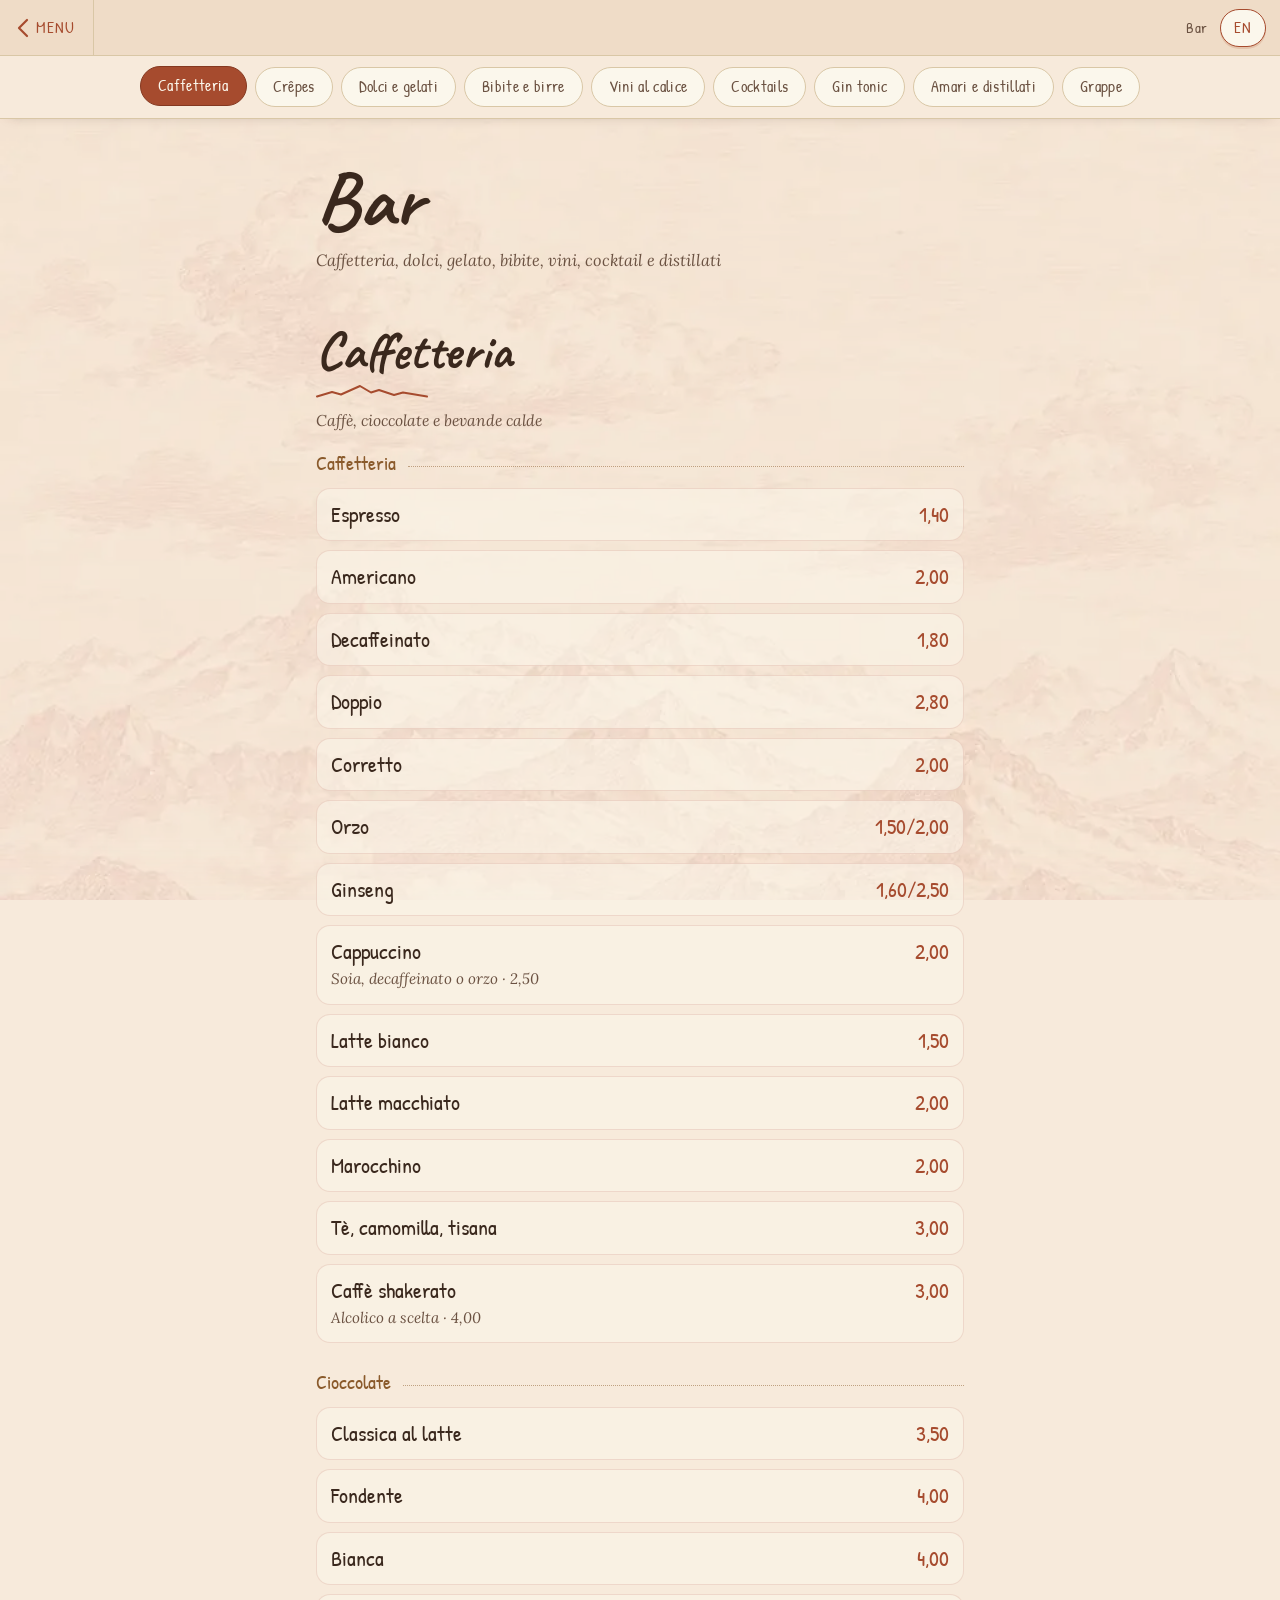
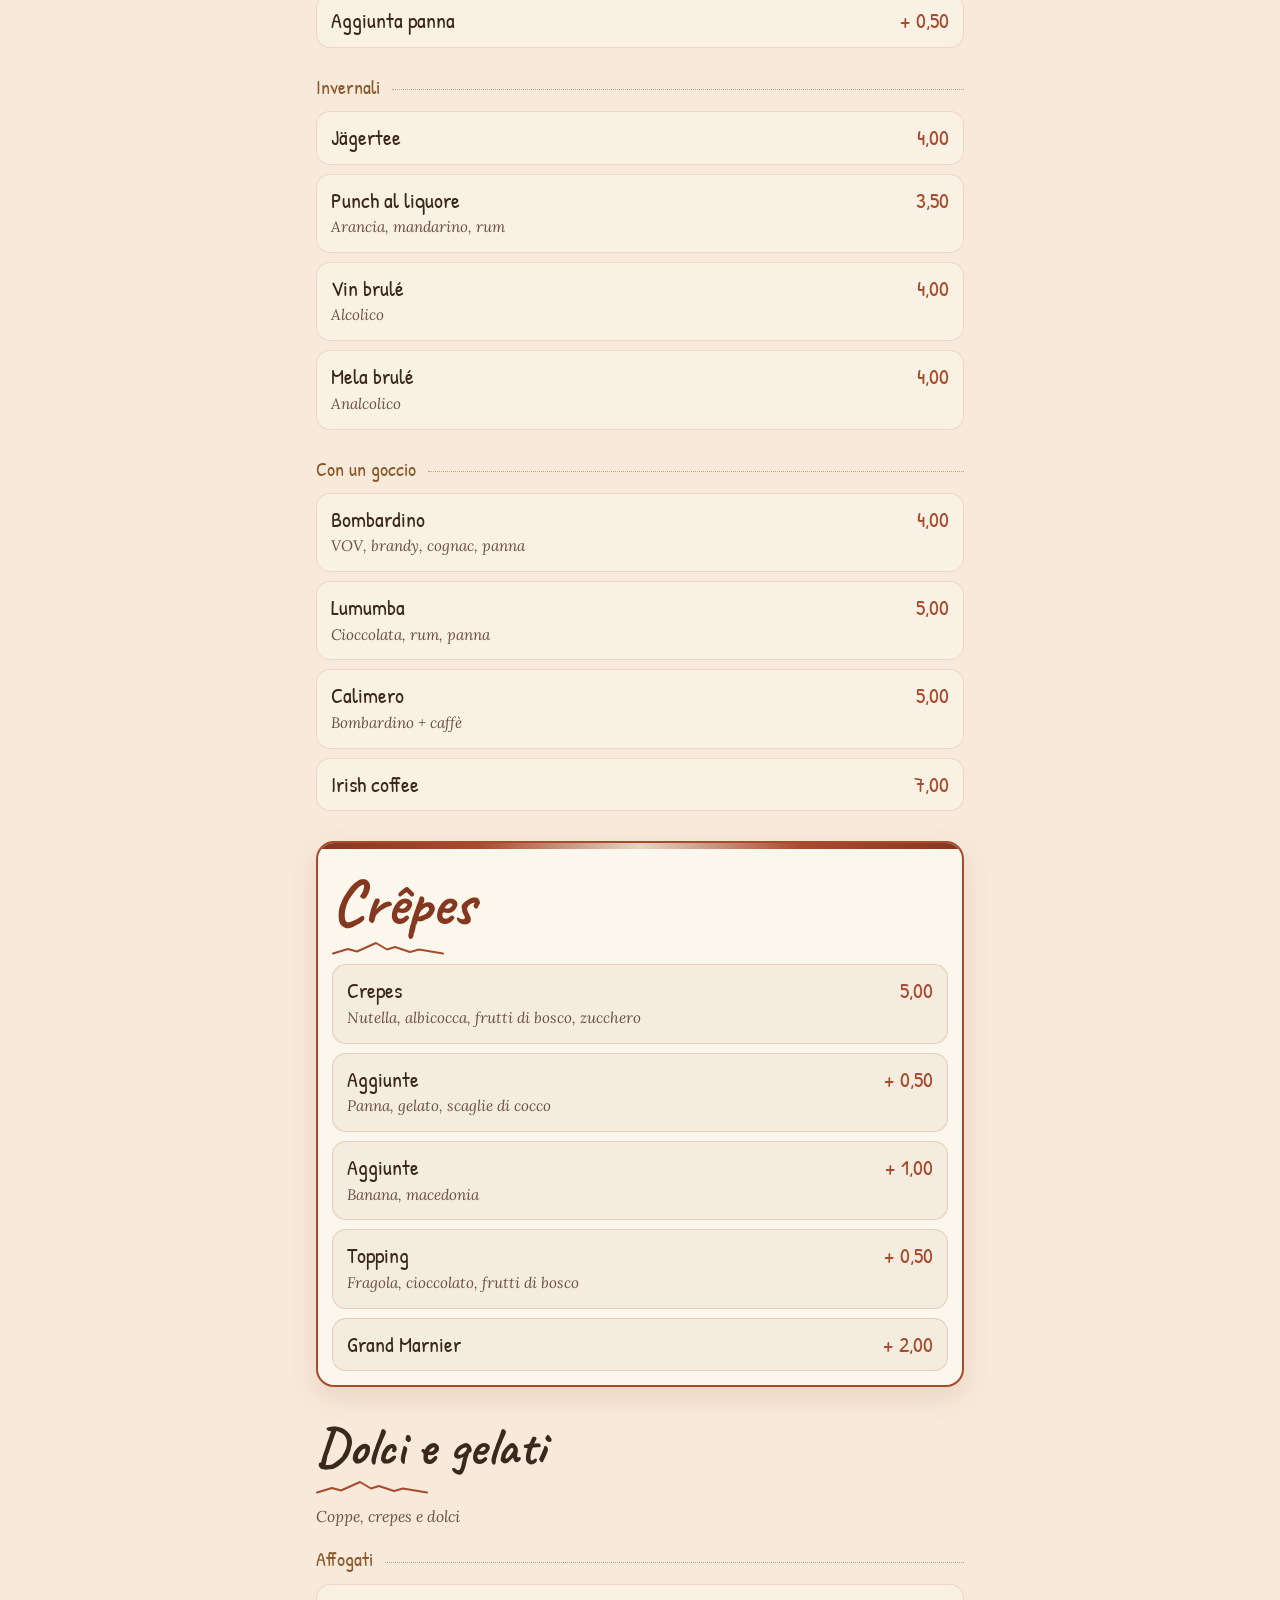
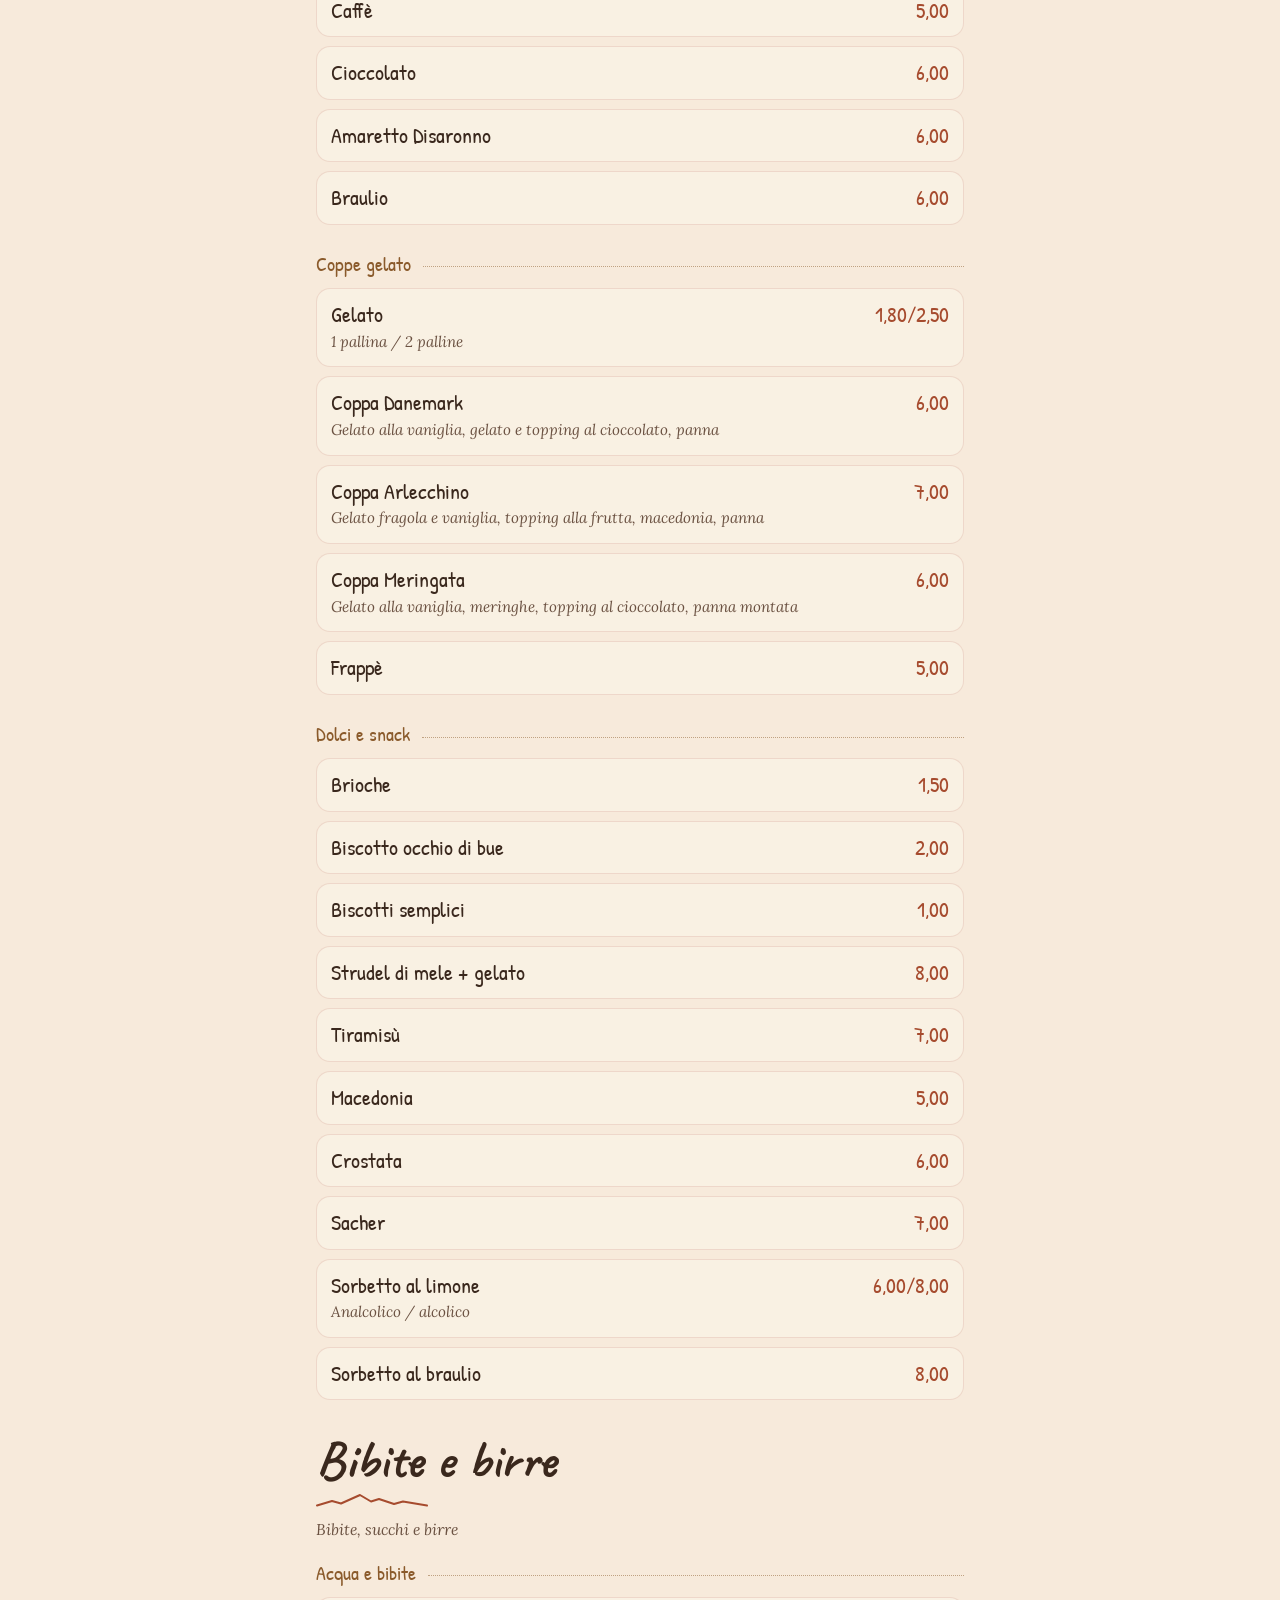
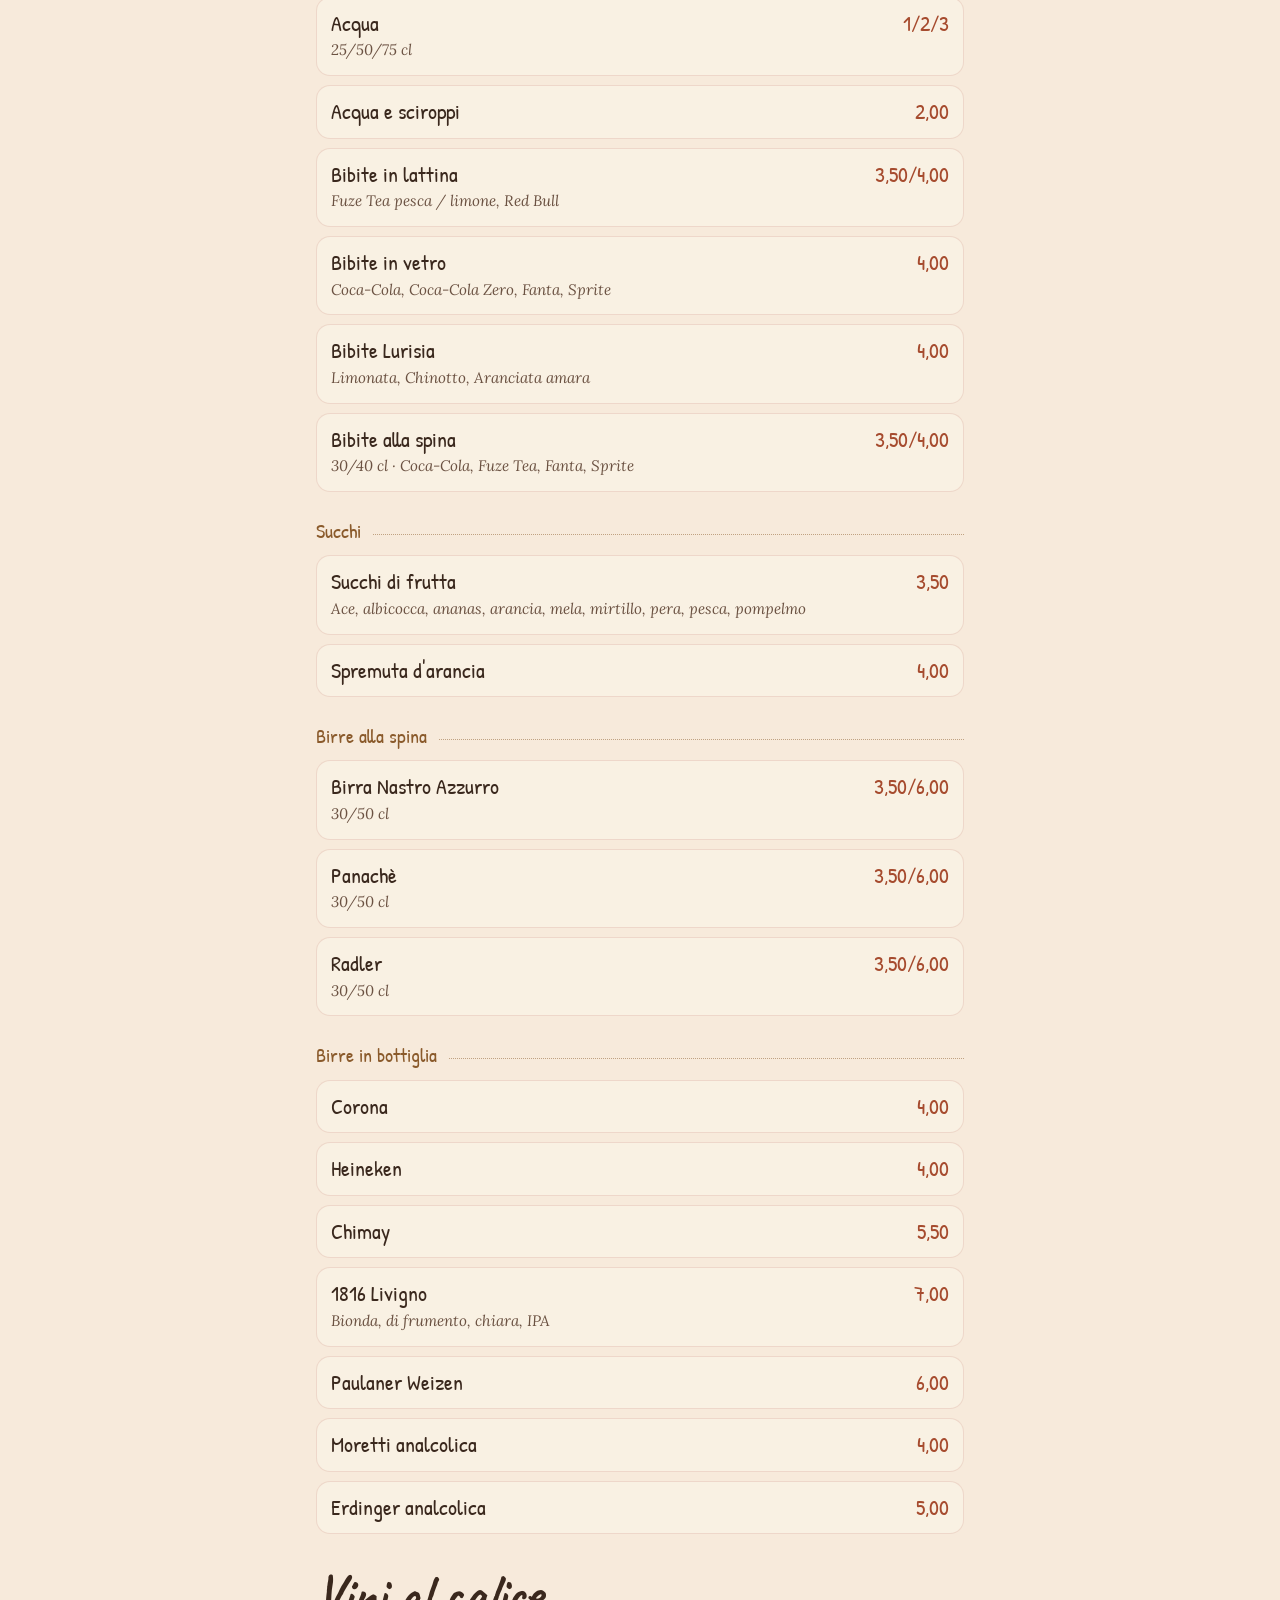
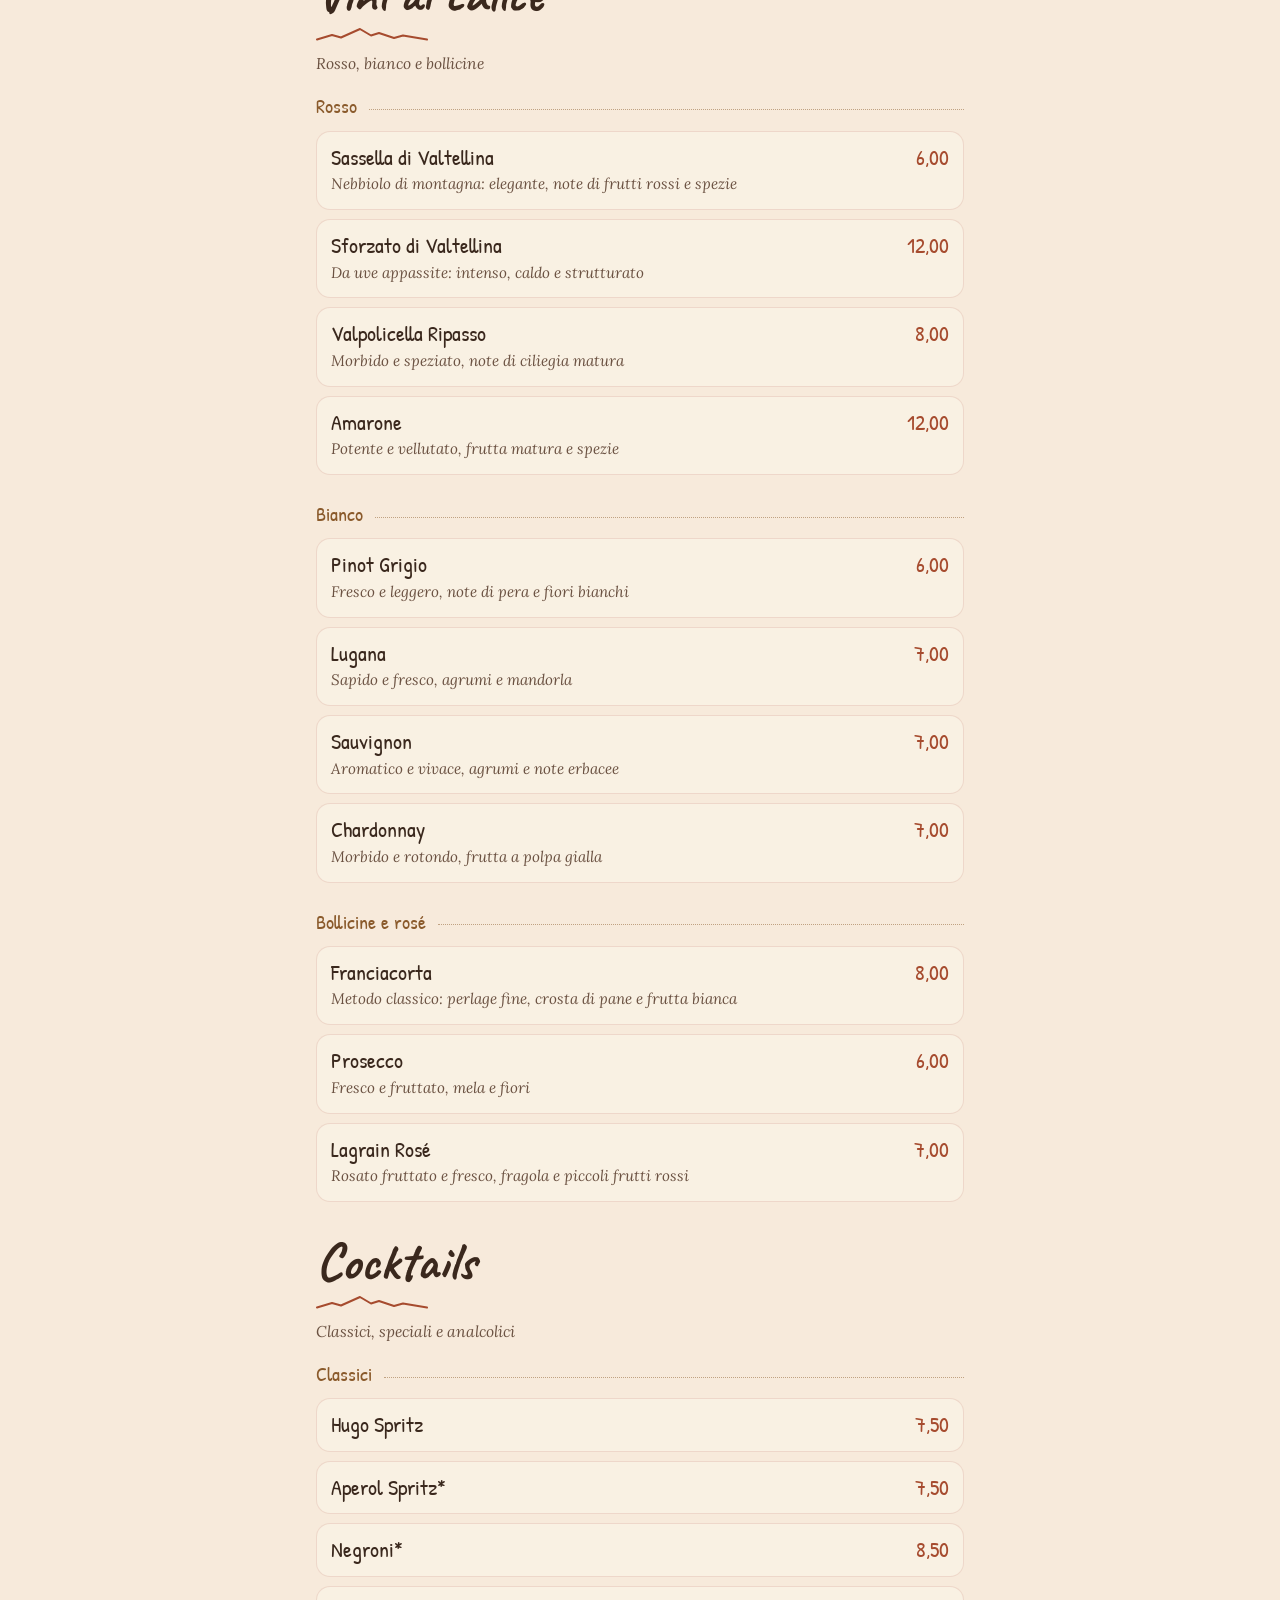
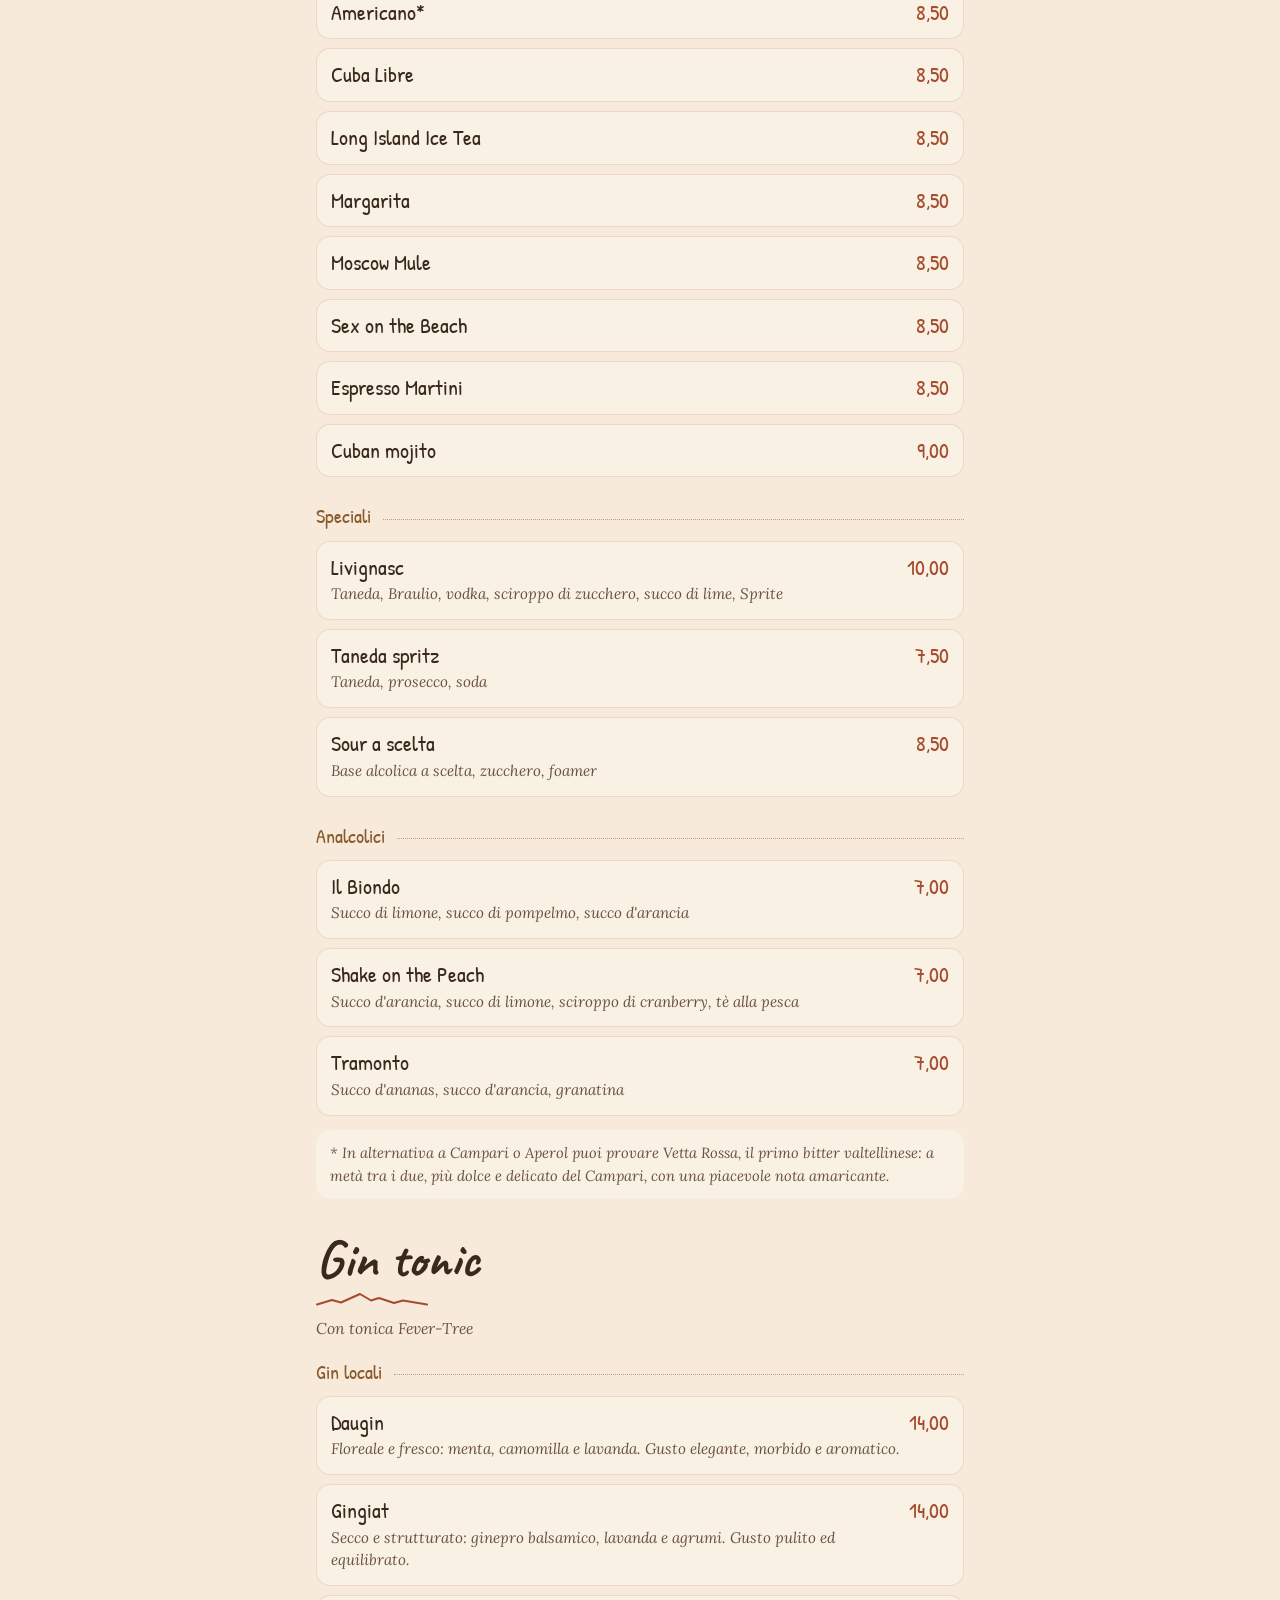
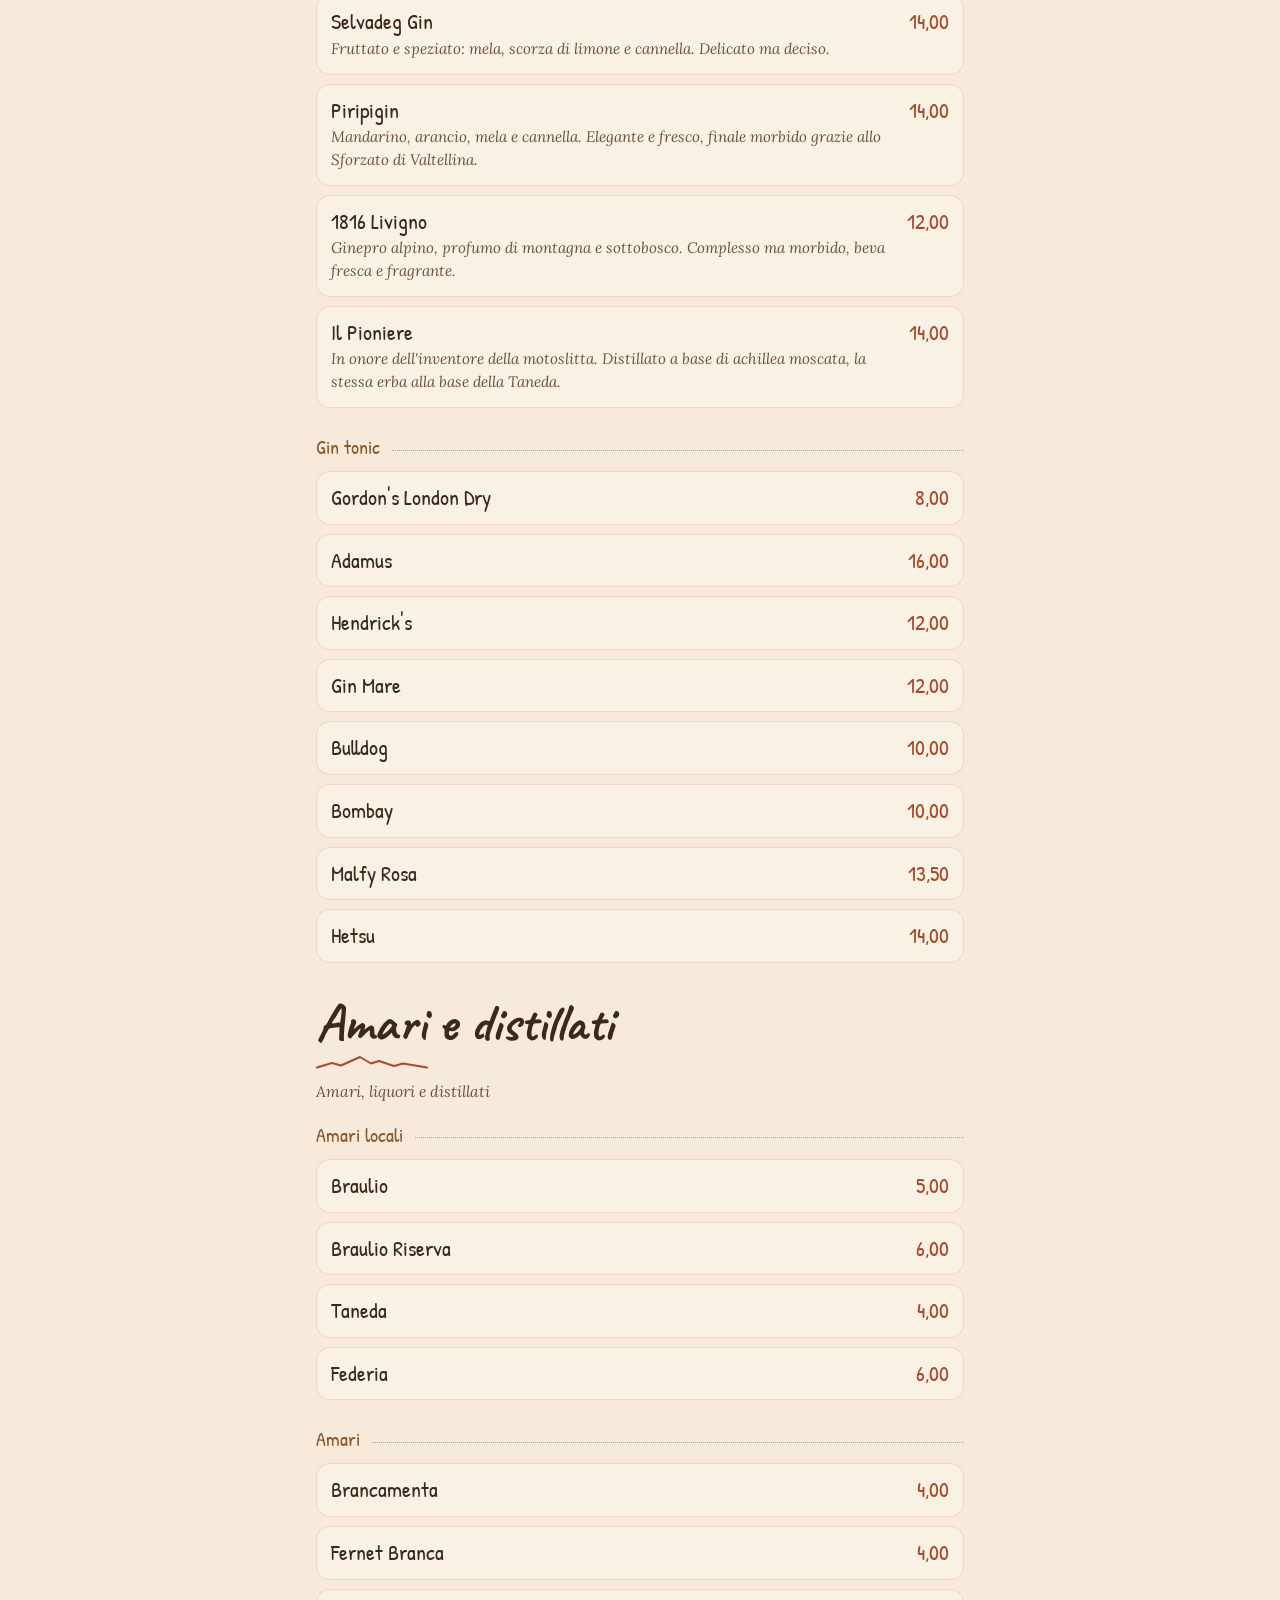
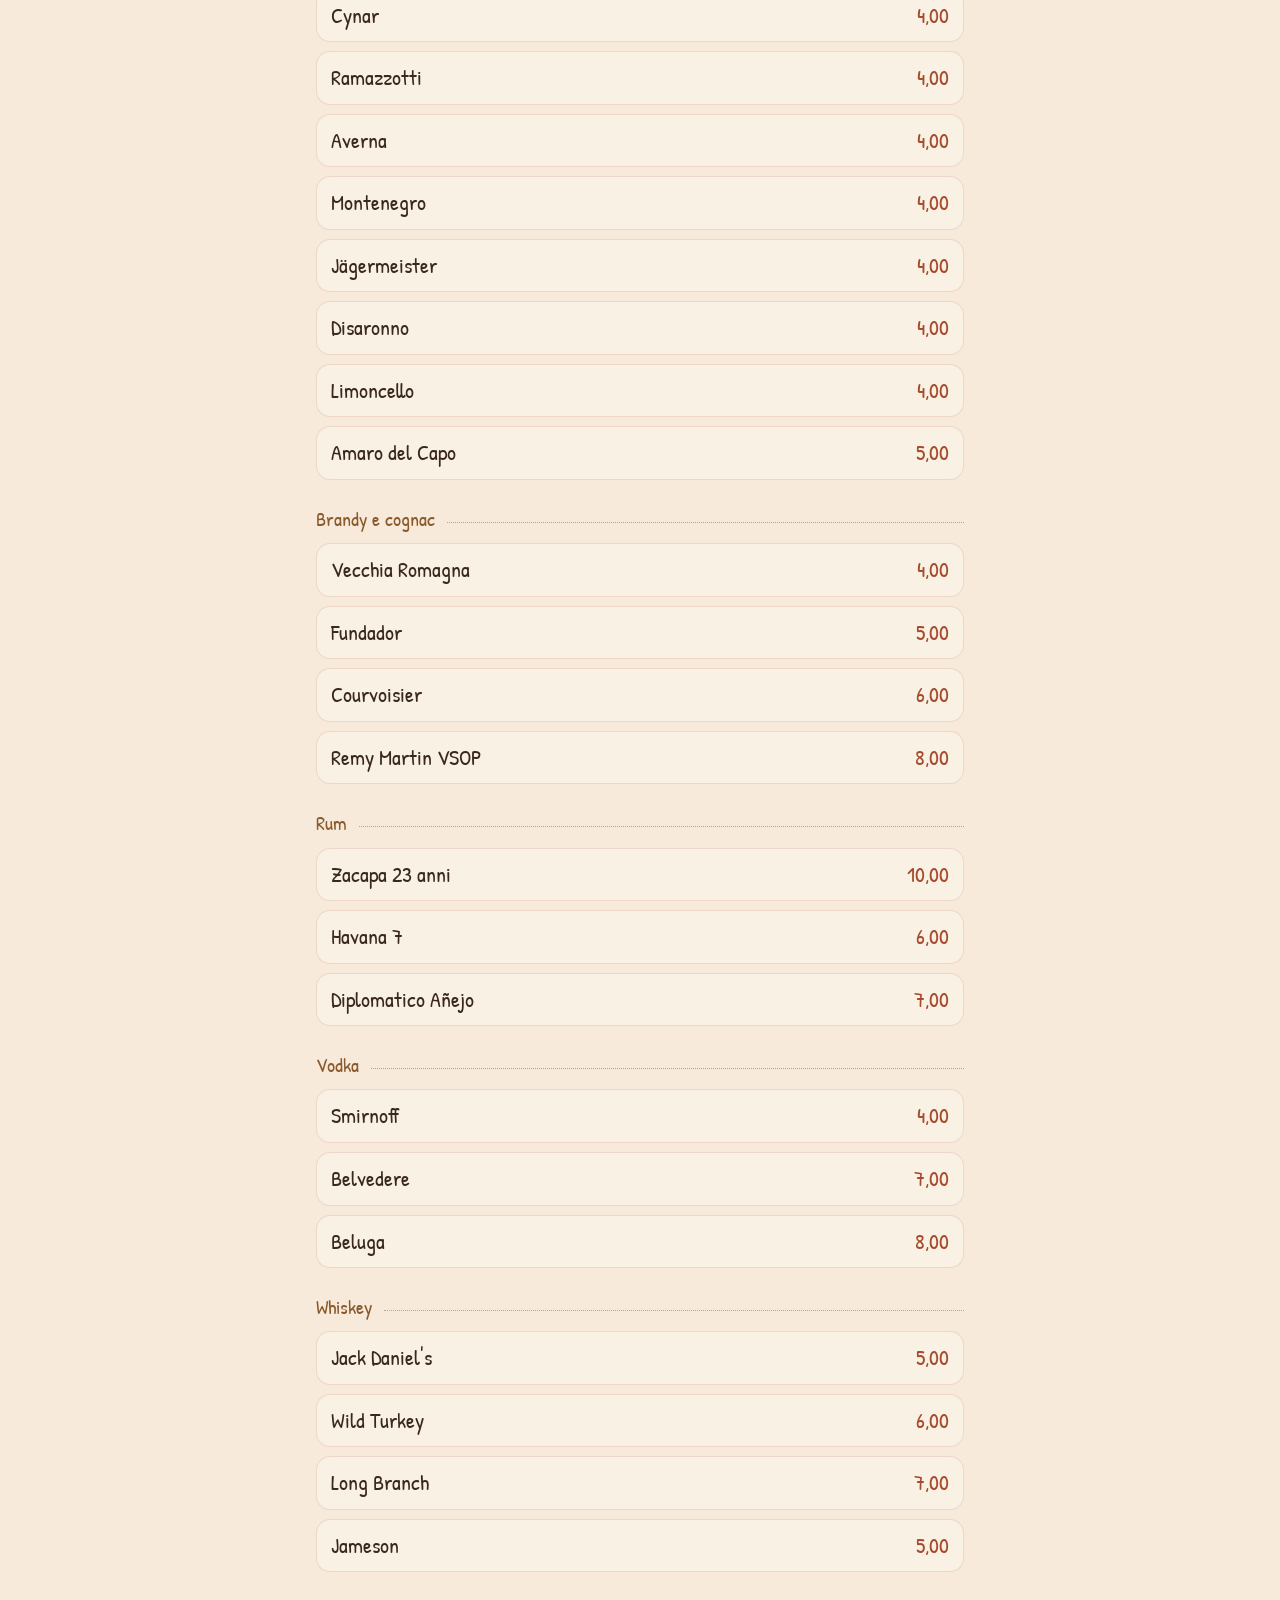
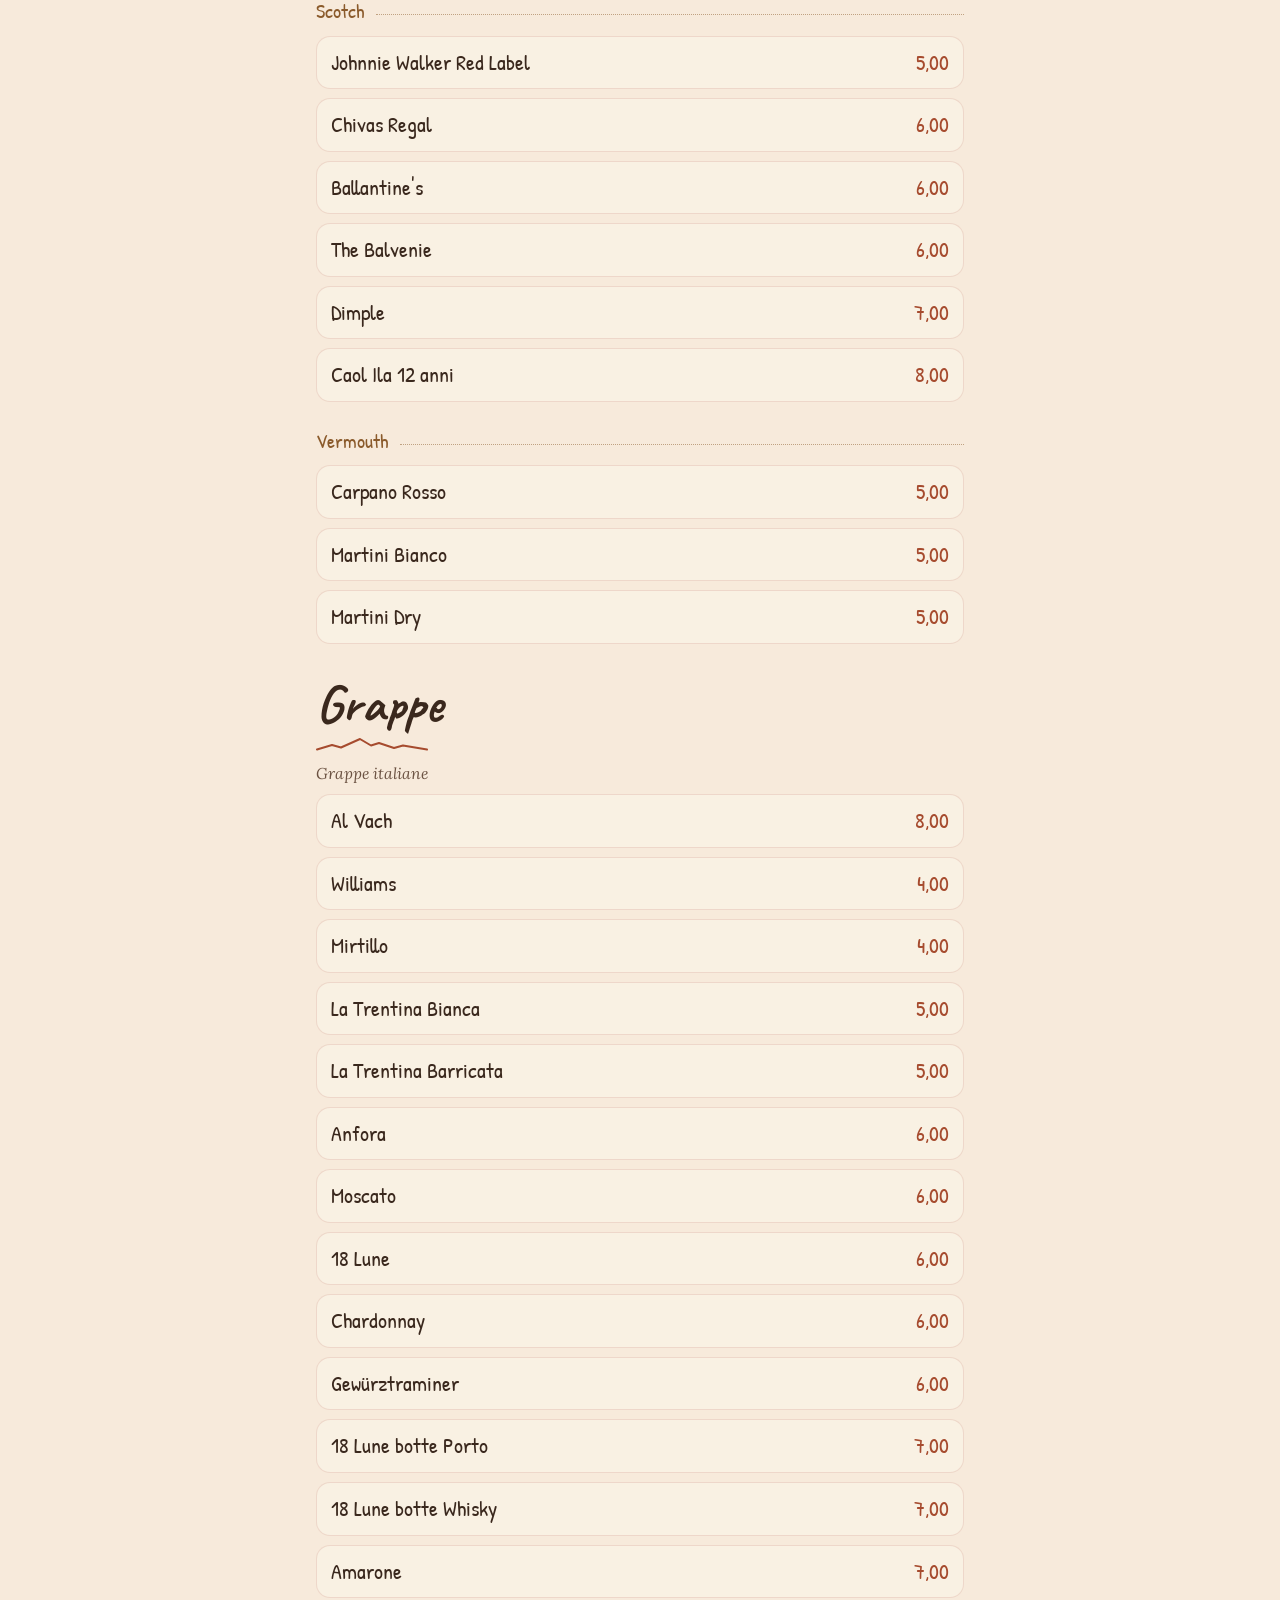
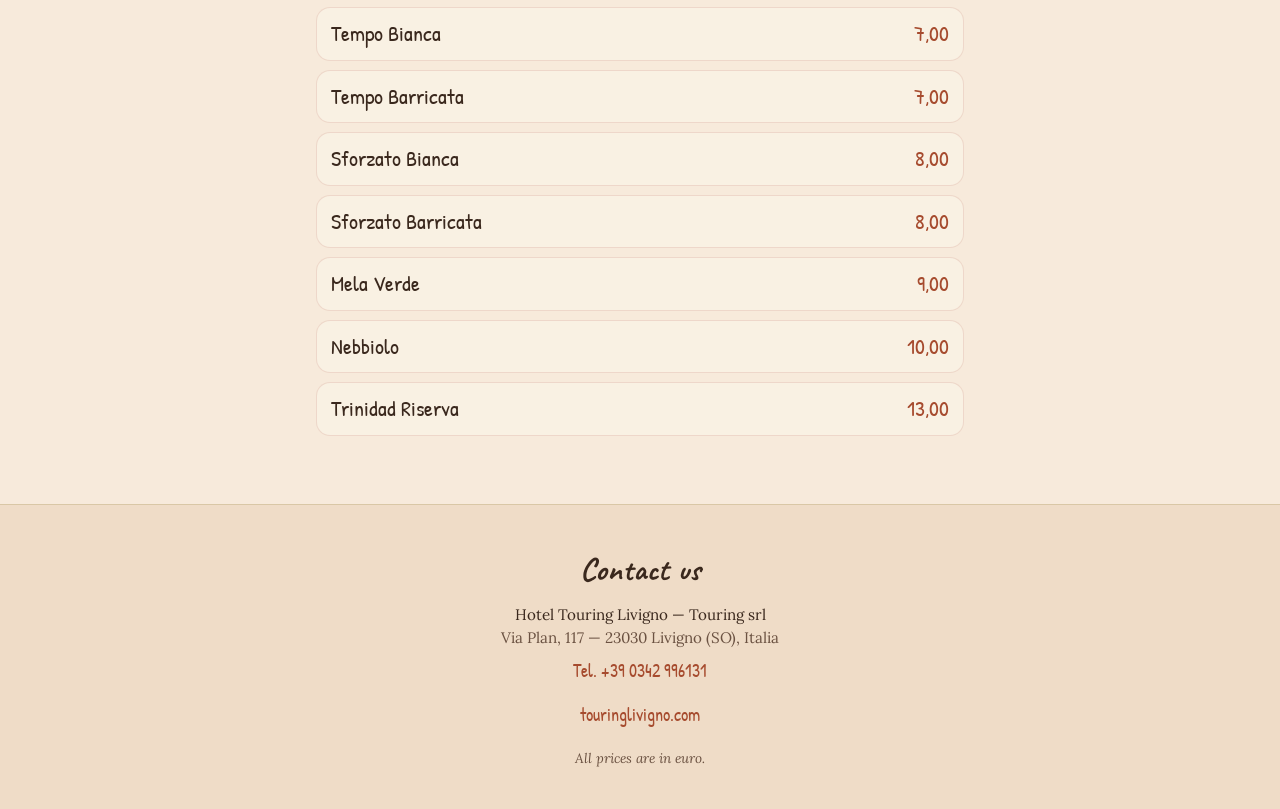
==== commit c1384115: "feat: mobile polish - classic header/lang button/icons, boxed items, crepes highlight, floating menu" ====
--- a/bar.html
+++ b/bar.html
@@ -21,16 +21,18 @@
 </head>
 <body>
   <div class="mtn" aria-hidden="true"></div>
-  <nav class="navbar" aria-label="Menù">
-    <a class="nb-btn nb-home" href="index.html" data-t-aria="home" aria-label="Torna ai menù"><svg width="14" height="22" viewBox="0 0 14 22" fill="none" stroke="currentColor" stroke-width="2.2" stroke-linecap="round" stroke-linejoin="round" aria-hidden="true"><path d="M11 3 3 11l8 8"/></svg></a>
-    <div class="tabs" id="tabs"></div>
-    <button class="nb-btn nb-lang" type="button" data-lang-open aria-label="Lingua"><span><svg width="20" height="20" viewBox="0 0 22 22" fill="none" stroke="currentColor" stroke-width="1.7" stroke-linecap="round" aria-hidden="true"><circle cx="11" cy="11" r="8.5"/><path d="M2.5 11h17M11 2.5c-3 3-3 14 0 17M11 2.5c3 3 3 14 0 17"/></svg><span class="code">IT</span></span></button>
-  </nav>
-  <header class="intro">
+  <header class="site-header">
+    <a class="back-btn" href="index.html"><svg width="14" height="22" viewBox="0 0 14 22" fill="none" stroke="currentColor" stroke-width="2.2" stroke-linecap="round" stroke-linejoin="round" aria-hidden="true"><path d="M11 3 3 11l8 8"/></svg><span data-t="menu">Menù</span></a>
+    <span class="compact-title" id="compact-title"></span>
+    <button class="lang-pill" type="button" data-lang-open aria-label="Lingua"><span class="code">IT</span></button>
+  </header>
+  <nav class="navbar" id="tabs" aria-label="Categorie"></nav>
+  <div class="intro">
     <h1 id="page-title"></h1>
     <p id="page-subtitle" hidden></p>
-  </header>
+  </div>
   <main><div id="menu-container"></div></main>
+  <a class="fab-back" id="fab" href="index.html" aria-label="Torna ai menù"><svg width="14" height="22" viewBox="0 0 14 22" fill="none" stroke="currentColor" stroke-width="2.2" stroke-linecap="round" stroke-linejoin="round" aria-hidden="true"><path d="M11 3 3 11l8 8"/></svg><span data-t="menu">Menù</span></a>
   <footer class="site-footer">
     <h2 data-t="contact">Contattaci</h2>
     <p class="biz">Hotel Touring Livigno — Touring srl</p>
--- a/css/style.css
+++ b/css/style.css
@@ -8,38 +8,43 @@
 :root {
   --paper:      #F7EADB;
   --paper-deep: #EFDCC7;
+  --card:       #FBF7EC;
+  --line:       #D9C7A6;
   --rose:       #D9A99B;
   --rose-line:  rgba(176, 122, 104, .38);
   --ink:        #3A281D;
   --ink-soft:   #6B5242;
   --brick:      #A64B2E;
   --brick-deep: #843820;
+  --brick-tint: #E9D3C2;
   --bronze:     #8A5A2B;
+  --box:        rgba(251, 247, 236, .5);
 
   --f-display: 'Caveat', 'Segoe Print', cursive;
   --f-label:   'Patrick Hand', 'Segoe Print', 'Comic Sans MS', cursive;
   --f-body:    'Lora', Georgia, 'Times New Roman', serif;
 
-  --gutter: clamp(18px, 5.2vw, 28px);
+  --gutter: clamp(16px, 5vw, 28px);
   --measure: 40rem;
-  --bar-h: 56px;
-  --ease: cubic-bezier(.22, .61, .36, 1);
+  --bar-h: 62px;
+  --ease: cubic-bezier(.25, .46, .45, .94);
+  --r-card: 18px;
 }
 
 *, *::before, *::after { margin: 0; padding: 0; box-sizing: border-box; }
 html { background: var(--paper); -webkit-text-size-adjust: 100%; scroll-behavior: smooth; overflow-x: clip; }
 body {
   font-family: var(--f-body); color: var(--ink); background: transparent;
-  min-height: 100vh; min-height: 100dvh;
-  display: flex; flex-direction: column;
-  line-height: 1.55; overflow-x: clip;
+  min-height: 100vh; min-height: 100dvh; display: flex; flex-direction: column;
+  line-height: 1.55; overflow-x: clip; position: relative;
   -webkit-font-smoothing: antialiased; text-rendering: optimizeLegibility;
 }
 a { color: inherit; text-decoration: none; }
 button { font: inherit; color: inherit; background: none; border: 0; cursor: pointer; -webkit-tap-highlight-color: transparent; }
-img { max-width: 100%; display: block; }
+img { max-width: 100%; display: block; height: auto; }
 :focus-visible { outline: 2.5px solid var(--brick); outline-offset: 3px; border-radius: 6px; }
 [hidden] { display: none !important; }
+.sr-only { position: absolute; width: 1px; height: 1px; padding: 0; margin: -1px; overflow: hidden; clip: rect(0, 0, 0, 0); white-space: nowrap; border: 0; }
 
 /* Google Translate: nasconde banner e widget */
 .goog-te-banner-frame, .goog-te-menu-frame, #goog-gt-tt, .skiptranslate > iframe,
@@ -48,95 +53,101 @@
 #google_translate_element { position: absolute; left: -9999px; top: -9999px; }
 
 /* ============================================================
-   INCISIONE ALPINA — strato fisso, scorre lentamente con la pagina
+   ANIMAZIONI (quelle del vecchio sito: entrata morbida, una volta sola)
+   ============================================================ */
+@keyframes headerIn { from { opacity: 0; transform: translateY(-8px); } to { opacity: 1; transform: none; } }
+@keyframes pageIn   { from { opacity: 0; transform: translateY(14px); } to { opacity: 1; transform: none; } }
+@keyframes fadeUp   { from { opacity: 0; transform: translateY(10px); } to { opacity: 1; transform: none; } }
+@keyframes cardIn   { from { opacity: 0; transform: translateY(20px); } to { opacity: 1; transform: none; } }
+
+.site-header { animation: headerIn .4s var(--ease) both; }
+.intro, .hero { animation: pageIn .45s var(--ease) .05s both; }
+
+/* ============================================================
+   INCISIONE ALPINA — solo sullo sfondo della pagina
    ============================================================ */
 .mtn { position: fixed; inset: 0; z-index: -1; overflow: hidden; background: var(--paper); pointer-events: none; }
 .mtn::before {
   content: ""; position: absolute; top: 0; left: 50%;
   width: max(100vw, 720px); height: 150vh; min-height: 1100px;
-  transform: translateX(-50%);
+  transform: translate3d(-50%, 0, 0); will-change: transform;
   background: url("../assets/mountains.webp") center top / cover no-repeat;
-  mix-blend-mode: multiply; opacity: .9;
+  opacity: .62;
   -webkit-mask-image: linear-gradient(to bottom, #000 0, #000 62%, transparent 100%);
           mask-image: linear-gradient(to bottom, #000 0, #000 62%, transparent 100%);
 }
 @supports (animation-timeline: scroll()) {
   @media (prefers-reduced-motion: no-preference) {
     .mtn::before { animation: descend linear both; animation-timeline: scroll(root block); }
-    @keyframes descend { from { transform: translateX(-50%) translateY(0); } to { transform: translateX(-50%) translateY(-34vh); } }
+    @keyframes descend { from { transform: translate3d(-50%, 0, 0); } to { transform: translate3d(-50%, -30vh, 0); } }
   }
 }
-/* velo di carta sotto il testo: la lettura viene sempre prima */
-.mtn::after { content: ""; position: absolute; inset: 0; background: linear-gradient(to bottom, rgba(247,234,219,.30), rgba(247,234,219,.55)); }
-
-/* Transizione tra pagine (browser che la supportano) */
-@view-transition { navigation: auto; }
-@media (prefers-reduced-motion: no-preference) {
-  ::view-transition-old(root) { animation: 160ms ease-out both vt-out; }
-  ::view-transition-new(root) { animation: 260ms var(--ease) both vt-in; }
-  @keyframes vt-out { to { opacity: 0; } }
-  @keyframes vt-in { from { opacity: 0; transform: translateY(6px); } }
-}
-
-/* ============================================================
-   BARRA DI NAVIGAZIONE (sticky): home · categorie · lingua
+
+/* ============================================================
+   INTESTAZIONE COMPATTA (come il vecchio sito): indietro · titolo · lingua
+   ============================================================ */
+.site-header {
+  display: flex; align-items: center; min-height: 56px;
+  background: var(--paper-deep); border-bottom: 1.5px solid var(--line);
+}
+.back-btn {
+  display: flex; align-items: center; gap: 6px; align-self: stretch; padding: 0 18px 0 16px;
+  color: var(--brick); font-family: var(--f-label); font-size: 1rem; letter-spacing: .06em; text-transform: uppercase;
+  border-right: 1px solid var(--line); transition: background .15s var(--ease);
+}
+.back-btn svg { transition: transform .15s var(--ease); }
+.back-btn:active { background: var(--brick-tint); }
+@media (hover: hover) { .back-btn:hover { background: var(--brick-tint); } .back-btn:hover svg { transform: translateX(-3px); } }
+.compact-title { flex: 1; text-align: right; padding: 0 12px; font-family: var(--f-label); font-size: .95rem; color: var(--ink-soft); letter-spacing: .04em; white-space: nowrap; overflow: hidden; text-overflow: ellipsis; }
+
+/* Pulsante lingua: quello del vecchio sito */
+.lang-pill {
+  flex: 0 0 auto; width: 46px; height: 38px; display: inline-flex; align-items: center; justify-content: center;
+  background: var(--card); border: 1.5px solid var(--brick); border-radius: 999px;
+  box-shadow: 0 2px 0 rgba(176, 87, 48, .18); color: var(--brick);
+  font-family: var(--f-label); font-size: 1rem; letter-spacing: .06em; text-transform: uppercase;
+  transition: background .15s var(--ease), color .15s var(--ease), transform .15s var(--ease);
+}
+.site-header .lang-pill { margin-right: 14px; }
+.lang-pill:active { background: var(--brick); color: var(--card); transform: scale(.96); }
+@media (hover: hover) { .lang-pill:hover { background: var(--brick); color: var(--card); } }
+
+/* ============================================================
+   BARRA CATEGORIE (sticky, piena e opaca: niente montagne dietro)
    ============================================================ */
 .navbar {
   position: sticky; top: 0; z-index: 30;
-  display: flex; align-items: stretch; height: var(--bar-h);
-  background: rgba(247, 234, 219, .93);
-  -webkit-backdrop-filter: blur(8px); backdrop-filter: blur(8px);
-  border-bottom: 1px solid var(--rose-line);
-}
-.nb-btn {
-  flex: 0 0 auto; display: grid; place-items: center; min-width: 52px; padding: 0 12px;
-  font-family: var(--f-label); font-size: 1.05rem; color: var(--brick);
-}
-.nb-btn svg { display: block; }
-.nb-home { border-right: 1px solid var(--rose-line); }
-.nb-lang { border-left: 1px solid var(--rose-line); gap: 0; min-width: 64px; }
-.nb-lang span { display: inline-flex; align-items: center; gap: 5px; font-size: 1.05rem; letter-spacing: .02em; }
-.nb-btn:active { background: rgba(166, 75, 46, .08); }
-
-.tabs {
-  flex: 1 1 auto; display: flex; align-items: stretch; gap: 2px;
-  overflow-x: auto; scrollbar-width: none; -ms-overflow-style: none;
-  padding: 0 8px; scroll-snap-type: x proximity;
-  -webkit-mask-image: linear-gradient(to right, transparent 0, #000 12px, #000 calc(100% - 18px), transparent 100%);
-          mask-image: linear-gradient(to right, transparent 0, #000 12px, #000 calc(100% - 18px), transparent 100%);
-}
-.tabs::-webkit-scrollbar { display: none; }
+  display: flex; align-items: center; gap: 8px; min-height: var(--bar-h);
+  padding: 10px var(--gutter) 11px;
+  overflow-x: auto; scrollbar-width: none; -ms-overflow-style: none; -webkit-overflow-scrolling: touch;
+  background: var(--paper); box-shadow: 0 1px 0 var(--line), 0 6px 14px -10px rgba(58, 40, 29, .35);
+}
+.navbar::-webkit-scrollbar { display: none; }
+.tabs { display: contents; }
 .tab {
-  flex: 0 0 auto; position: relative; display: flex; align-items: center;
-  padding: 0 14px; font-family: var(--f-label); font-size: 1.12rem; color: var(--ink-soft);
-  white-space: nowrap; scroll-snap-align: center; transition: color .2s;
-}
-.tab::after {
-  content: ""; position: absolute; left: 14px; right: 14px; bottom: 8px; height: 9px;
-  background: no-repeat center / 100% 100% url("data:image/svg+xml,%3Csvg xmlns='http://www.w3.org/2000/svg' viewBox='0 0 60 9' preserveAspectRatio='none'%3E%3Cpath d='M0 8 L9 5 L15 6.5 L26 1 L33 5 L38 3.5 L47 7 L52 5.5 L60 8' fill='none' stroke='%23A64B2E' stroke-width='1.6' stroke-linejoin='round' stroke-linecap='round'/%3E%3C/svg%3E");
-  transform: scaleX(.3); opacity: 0; transform-origin: center; transition: transform .28s var(--ease), opacity .2s;
-}
-.tab.active { color: var(--brick); }
-.tab.active::after { transform: scaleX(1); opacity: 1; }
-.tab:active { color: var(--brick); }
+  flex: 0 0 auto; display: inline-flex; align-items: center; min-height: 40px; padding: 0 17px;
+  background: var(--card); border: 1.5px solid var(--line); border-radius: 999px;
+  color: var(--ink-soft); font-family: var(--f-label); font-size: 1.02rem; letter-spacing: .02em; white-space: nowrap;
+  transition: background .18s var(--ease), color .18s var(--ease), border-color .18s var(--ease), transform .18s var(--ease);
+}
+.tab:active { transform: scale(.96); }
+@media (hover: hover) { .tab:hover { background: var(--brick-tint); border-color: var(--brick); color: var(--brick-deep); } }
+.tab.active { background: var(--brick); color: var(--card); border-color: var(--brick-deep); transform: translateY(-1px); }
 
 /* ============================================================
    INTESTAZIONE DI PAGINA
    ============================================================ */
-.intro { padding: 34px var(--gutter) 10px; max-width: var(--measure); margin: 0 auto; width: 100%; }
-.intro h1 {
-  font-family: var(--f-display); font-weight: 700; font-size: clamp(3.4rem, 17vw, 5rem);
-  line-height: .95; color: var(--ink); letter-spacing: -.005em;
-}
+.intro { padding: 28px var(--gutter) 18px; max-width: var(--measure); margin: 0 auto; width: 100%; }
+.intro h1 { font-family: var(--f-display); font-weight: 700; font-size: clamp(3.4rem, 17vw, 5rem); line-height: .95; color: var(--ink); }
 .intro p { margin-top: 10px; font-style: italic; color: var(--ink-soft); font-size: 1.02rem; max-width: 30rem; }
 .intro-actions { margin-top: 18px; display: flex; gap: 10px; flex-wrap: wrap; }
 .chip {
   display: inline-flex; align-items: center; gap: 8px; min-height: 44px; padding: 0 16px;
   font-family: var(--f-label); font-size: 1.05rem; color: var(--brick);
-  border: 1.5px solid rgba(166, 75, 46, .55); border-radius: 999px; background: rgba(251, 243, 232, .6);
-  transition: background .15s, border-color .15s;
-}
-.chip:active { background: rgba(166, 75, 46, .12); }
+  border: 1.5px solid var(--brick); border-radius: 999px; background: var(--card);
+  transition: background .15s, color .15s, transform .15s;
+}
+.chip:active { background: var(--brick); color: var(--card); transform: scale(.97); }
 
 /* ============================================================
    MENÙ — sezioni e voci
@@ -144,44 +155,49 @@
 main { flex: 1 0 auto; width: 100%; }
 #menu-container { max-width: var(--measure); margin: 0 auto; padding: 0 var(--gutter) 24px; }
 
-.cat { padding-top: 34px; scroll-margin-top: calc(var(--bar-h) - 4px); }
-.cat-head h2 {
-  font-family: var(--f-display); font-weight: 700; font-size: clamp(2.5rem, 12vw, 3.3rem);
-  line-height: 1; color: var(--ink);
-}
+.cat { padding-top: 34px; scroll-margin-top: calc(var(--bar-h) - 2px); }
+.cat-head h2 { font-family: var(--f-display); font-weight: 700; font-size: clamp(2.5rem, 12vw, 3.3rem); line-height: 1; color: var(--ink); }
 .ridge { display: block; width: 112px; height: 14px; margin-top: 6px; color: var(--brick); }
 .cat-note { margin-top: 10px; font-style: italic; color: var(--ink-soft); font-size: .98rem; }
 
-.sub {
-  margin: 26px 0 4px; font-family: var(--f-label); font-size: 1.22rem; color: var(--bronze);
-  display: flex; align-items: center; gap: 12px;
-}
+.sub { margin: 24px 0 2px; font-family: var(--f-label); font-weight: 400; font-size: 1.22rem; color: var(--bronze); display: flex; align-items: center; gap: 12px; }
 .sub::after { content: ""; flex: 1; border-bottom: 1.5px dotted rgba(138, 90, 43, .5); transform: translateY(3px); }
-.cat-head + .sub { margin-top: 18px; }
-
-.dish { padding: 13px 0 14px; border-bottom: 1px dashed var(--rose-line); }
-.dish:last-child { border-bottom: 0; }
+.cat-head + .sub { margin-top: 16px; }
+
+/* ogni voce in un piccolo riquadro al 50% */
+.dish, .wine {
+  margin-top: 9px; padding: 12px 14px 13px;
+  background: var(--box); border: 1px solid rgba(217, 169, 155, .35); border-radius: 14px;
+}
 .dish-row { display: flex; align-items: baseline; gap: 14px; justify-content: space-between; }
 .dish-name { font-family: var(--f-label); font-weight: 400; font-size: 1.28rem; line-height: 1.22; color: var(--ink); min-width: 0; text-wrap: pretty; }
 .al { font-size: .74rem; letter-spacing: .02em; color: var(--bronze); margin-left: 6px; white-space: nowrap; vertical-align: .12em; }
 .price { flex: 0 0 auto; font-family: var(--f-label); font-size: 1.28rem; line-height: 1.22; color: var(--brick); white-space: nowrap; font-variant-numeric: lining-nums tabular-nums; }
-.dish-desc { margin-top: 3px; font-size: .95rem; line-height: 1.5; font-style: italic; color: var(--ink-soft); white-space: pre-line; padding-right: 3.2rem; }
-.cat-foot { margin-top: 16px; font-size: .92rem; font-style: italic; color: var(--ink-soft); }
+.dish-desc { margin-top: 3px; font-size: .95rem; line-height: 1.5; font-style: italic; color: var(--ink-soft); white-space: pre-line; padding-right: 2.6rem; }
+.cat-foot { margin-top: 14px; padding: 12px 14px; font-size: .92rem; font-style: italic; color: var(--ink-soft); background: var(--box); border-radius: 14px; }
+
+/* Sezione in evidenza (Crêpes): riquadro dedicato come nel vecchio sito, più grande */
+.cat--special {
+  position: relative; overflow: hidden; margin-top: 30px; padding: 28px 14px 14px;
+  background: var(--card); border: 2px solid var(--brick); border-radius: var(--r-card);
+  box-shadow: 0 10px 28px rgba(176, 87, 48, .16);
+}
+.cat--special::before { content: ""; position: absolute; top: 0; left: 0; right: 0; height: 6px; background: linear-gradient(90deg, var(--brick-deep), var(--brick), var(--brick-tint), var(--brick), var(--brick-deep)); }
+.cat--special .cat-head h2 { font-size: clamp(3rem, 15vw, 4rem); color: var(--brick-deep); }
+.cat--special .dish { background: rgba(233, 211, 194, .3); border-color: rgba(176, 87, 48, .22); }
 
 /* Degustazioni */
-.tasting { margin-top: 20px; padding: 18px 0 8px; border-top: 1.5px solid var(--rose-line); }
-.tasting:first-of-type { border-top: 0; padding-top: 4px; }
+.tasting { margin-top: 12px; padding: 16px 14px 12px; background: var(--box); border: 1px solid rgba(217, 169, 155, .35); border-radius: 14px; }
 .tasting-head { display: flex; align-items: baseline; justify-content: space-between; gap: 14px; }
 .tasting-head h3 { font-family: var(--f-display); font-weight: 700; font-size: 2rem; line-height: 1.05; }
-.tasting-price { font-family: var(--f-label); font-size: 1.5rem; color: var(--brick); white-space: nowrap; }
+.tasting-price { font-family: var(--f-label); font-size: 1.5rem; color: var(--brick); white-space: nowrap; text-align: right; }
 .tasting-per { font-size: .9rem; font-style: italic; color: var(--ink-soft); text-align: right; }
-.course { margin-top: 16px; }
+.course { margin-top: 14px; }
 .course-name { font-family: var(--f-label); font-size: 1rem; color: var(--bronze); }
-.course .dish { padding: 4px 0 0; border: 0; }
+.course .dish { margin-top: 4px; padding: 6px 0 0; background: none; border: 0; border-radius: 0; }
 
 /* Vini */
-.wine { padding: 13px 0 14px; border-bottom: 1px dashed var(--rose-line); display: flex; gap: 14px; justify-content: space-between; align-items: flex-start; }
-.wine:last-child { border-bottom: 0; }
+.wine { display: flex; gap: 14px; justify-content: space-between; align-items: flex-start; }
 .wine-name { font-family: var(--f-label); font-size: 1.22rem; line-height: 1.22; }
 .wine-producer { margin-top: 2px; font-size: .88rem; color: var(--bronze); font-family: var(--f-label); letter-spacing: .01em; }
 .wine-notes { margin-top: 3px; font-style: italic; font-size: .92rem; color: var(--ink-soft); }
@@ -190,38 +206,61 @@
 .wine-glass { font-family: var(--f-label); font-size: .95rem; color: var(--ink-soft); }
 
 /* ============================================================
-   INDICE (home)
-   ============================================================ */
-.home-top { display: flex; justify-content: flex-end; padding: 8px 10px 0; }
-.home-top .nb-btn { border: 1.5px solid rgba(166, 75, 46, .5); border-radius: 999px; min-height: 44px; padding: 0 16px; background: rgba(251, 243, 232, .6); }
-.hero { text-align: center; padding: 6px var(--gutter) 6px; }
-.hero .logo { width: min(78vw, 360px); height: auto; margin: 6px auto 0; }
+   INDICE (home) — carte con icone del vecchio sito
+   ============================================================ */
+.hero { position: relative; text-align: center; padding: 30px var(--gutter) 4px; }
+.hero .lang-pill { position: absolute; top: 16px; right: 16px; }
+.hero .logo { width: min(74vw, 340px); height: auto; margin: 18px auto 0; }
 .hero p { margin-top: 6px; font-style: italic; color: var(--ink-soft); }
-.choices { max-width: 34rem; margin: 22px auto 0; padding: 0 var(--gutter); width: 100%; }
-.choice {
-  display: flex; align-items: center; gap: 18px; padding: 20px 4px;
-  border-top: 1.5px solid var(--rose-line); position: relative; min-height: 96px;
-  transition: background .2s;
-}
-.choice:last-child { border-bottom: 1.5px solid var(--rose-line); }
-.choice-ic { flex: 0 0 56px; height: 56px; display: grid; place-items: center; border: 1.5px solid rgba(138, 90, 43, .45); border-radius: 50%; background: rgba(251, 243, 232, .55); }
-.choice-ic svg { width: 28px; height: 28px; }
-.choice-tx { flex: 1; min-width: 0; }
-.choice-tx h2 { font-family: var(--f-display); font-weight: 700; font-size: 2.25rem; line-height: 1; color: var(--ink); }
-.choice-tx p { margin-top: 4px; font-style: italic; font-size: .95rem; color: var(--ink-soft); line-height: 1.4; }
-.choice-go { color: var(--brick); flex: 0 0 auto; transition: transform .25s var(--ease); }
-.choice:active { background: rgba(166, 75, 46, .07); }
-@media (hover: hover) { .choice:hover .choice-go { transform: translateX(5px); } .choice:hover { background: rgba(251, 243, 232, .5); } }
-
-.story { max-width: 34rem; margin: 54px auto 0; padding: 0 var(--gutter); }
+.cards { max-width: 34rem; margin: 26px auto 0; padding: 0 var(--gutter); width: 100%; display: grid; gap: 16px; }
+.card {
+  display: flex; align-items: flex-start; gap: 18px; padding: 22px 20px 18px;
+  background: var(--card); border: 1.5px solid var(--line); border-radius: var(--r-card);
+  box-shadow: 0 8px 22px rgba(59, 46, 36, .06);
+  animation: cardIn .45s var(--ease) both;
+  transition: transform .15s var(--ease), box-shadow .15s var(--ease), border-color .15s var(--ease);
+}
+.card:nth-child(1) { animation-delay: .08s; } .card:nth-child(2) { animation-delay: .15s; }
+.card:nth-child(3) { animation-delay: .22s; } .card:nth-child(4) { animation-delay: .29s; }
+.card:active { transform: scale(.985); border-color: var(--brick); }
+@media (hover: hover) { .card:hover { transform: translateY(-4px); box-shadow: 0 16px 34px rgba(59, 46, 36, .12); border-color: var(--brick); } .card:hover .card-icon { transform: scale(1.06); } .card:hover .card-btn { background: var(--brick); color: var(--card); } }
+.card-icon { flex: 0 0 68px; width: 68px; height: 68px; border-radius: 50%; border: 1.5px solid var(--line); background: var(--card); display: grid; place-items: center; overflow: hidden; transition: transform .15s var(--ease); }
+.card-icon img { height: 46px; width: auto; max-width: 52px; object-fit: contain; }
+.card-body { flex: 1; min-width: 0; display: flex; flex-direction: column; gap: 5px; }
+.card-body h2 { font-family: var(--f-display); font-weight: 700; font-size: 2.1rem; line-height: 1; color: var(--brick); }
+.card-body p { font-size: .98rem; line-height: 1.45; color: var(--ink-soft); }
+.card-btn {
+  display: inline-flex; align-items: center; gap: 6px; margin-top: 8px; width: fit-content; min-height: 36px; padding: 0 16px;
+  border: 1.5px solid var(--brick); border-radius: 999px; color: var(--brick); font-family: var(--f-label); font-size: 1rem;
+  transition: background .15s var(--ease), color .15s var(--ease);
+}
+.card:active .card-btn { background: var(--brick); color: var(--card); }
+
+.story { max-width: 34rem; margin: 46px auto 0; padding: 0 var(--gutter); }
 .story h2 { font-family: var(--f-display); font-weight: 700; font-size: 2.6rem; line-height: 1; }
-.story-body { margin-top: 14px; display: grid; gap: 12px; font-size: 1rem; line-height: 1.65; }
-.story img { width: min(82%, 340px); margin: 26px auto 0; mix-blend-mode: multiply; }
+.story-body { margin-top: 14px; display: grid; gap: 12px; font-size: 1rem; line-height: 1.65; padding: 18px; background: var(--box); border: 1px solid rgba(217, 169, 155, .35); border-radius: var(--r-card); }
+.story img { width: min(82%, 340px); margin: 26px auto 0; }
+
+/* ============================================================
+   TASTO FLOTTANTE "MENÙ" (compare scorrendo, come nel vecchio sito)
+   ============================================================ */
+.fab-back {
+  position: fixed; bottom: calc(24px + env(safe-area-inset-bottom)); right: 18px; z-index: 60;
+  display: flex; align-items: center; gap: 7px; padding: 10px 18px 10px 14px; min-height: 44px;
+  background: var(--brick); color: var(--card); border: 1.5px solid var(--brick-deep); border-radius: 999px;
+  box-shadow: 0 4px 14px rgba(176, 87, 48, .35);
+  font-family: var(--f-label); font-size: .95rem; letter-spacing: .06em; text-transform: uppercase;
+  opacity: 0; transform: translateY(16px) scale(.9); pointer-events: none;
+  transition: opacity .28s var(--ease), transform .28s var(--ease), box-shadow .15s var(--ease), background .15s var(--ease);
+}
+.fab-back.visible { opacity: 1; transform: none; pointer-events: auto; }
+.fab-back:active { transform: scale(.96); background: var(--brick-deep); }
+@media (hover: hover) { .fab-back:hover { background: var(--brick-deep); box-shadow: 0 6px 20px rgba(176, 87, 48, .45); } }
 
 /* ============================================================
    FOOTER
    ============================================================ */
-.site-footer { margin-top: 44px; padding: 40px var(--gutter) calc(40px + env(safe-area-inset-bottom)); text-align: center; border-top: 1.5px solid var(--rose-line); background: rgba(239, 220, 199, .55); }
+.site-footer { margin-top: 44px; padding: 40px var(--gutter) calc(40px + env(safe-area-inset-bottom)); text-align: center; border-top: 1.5px solid var(--line); background: var(--paper-deep); }
 .site-footer h2 { font-family: var(--f-display); font-weight: 700; font-size: 2rem; }
 .site-footer p { font-size: .95rem; color: var(--ink-soft); }
 .site-footer .biz { margin-top: 8px; color: var(--ink); }
@@ -247,12 +286,12 @@
 .langs { margin-top: 12px; display: grid; grid-template-columns: 1fr 1fr; gap: 8px; }
 .lang-opt {
   min-height: 54px; padding: 8px 14px; text-align: left; display: flex; align-items: center; justify-content: space-between; gap: 8px;
-  border: 1.5px solid var(--rose-line); border-radius: 14px; background: rgba(251, 243, 232, .7);
-  font-family: var(--f-label); font-size: 1.2rem; color: var(--ink);
-}
+  border: 1.5px solid var(--line); border-radius: 14px; background: var(--card);
+  font-family: var(--f-label); font-size: 1.2rem; color: var(--ink); transition: transform .12s var(--ease), background .12s;
+}
+.lang-opt:active { transform: scale(.97); }
 .lang-opt small { font-family: var(--f-body); font-size: .72rem; color: var(--ink-soft); letter-spacing: .06em; text-transform: uppercase; }
-.lang-opt[aria-checked="true"] { border-color: var(--brick); background: rgba(166, 75, 46, .1); color: var(--brick-deep); }
-.lang-opt.top { grid-column: auto; }
+.lang-opt[aria-checked="true"] { border-color: var(--brick); background: var(--brick-tint); color: var(--brick-deep); }
 .lang-note { margin-top: 14px; font-size: .86rem; font-style: italic; color: var(--ink-soft); }
 .alg { margin-top: 10px; display: grid; gap: 2px; }
 .alg li { list-style: none; display: flex; gap: 14px; align-items: baseline; padding: 8px 2px; border-bottom: 1px dashed var(--rose-line); font-family: var(--f-label); font-size: 1.15rem; }
@@ -261,33 +300,30 @@
 body.sheet-open { overflow: hidden; }
 
 /* ============================================================
-   DESKTOP / TABLET / ORIZZONTALE
+   DESKTOP / TABLET / PICCOLI SCHERMI
    ============================================================ */
 @media (min-width: 720px) {
-  :root { --measure: 44rem; --bar-h: 60px; }
-  .tabs { justify-content: center; }
+  :root { --measure: 44rem; }
+  .navbar { justify-content: center; }
   .dish-name, .price { font-size: 1.36rem; }
-  .intro { padding-top: 54px; }
+  .intro { padding-top: 44px; }
   .sheet { bottom: 24px; border-radius: 22px; }
   .langs { grid-template-columns: 1fr 1fr 1fr; }
-}
-@media (max-width: 340px) {
+  .fab-back { right: 28px; }
+}
+@media (max-width: 360px) {
   .dish-name, .price { font-size: 1.16rem; }
-  .tab { padding: 0 11px; font-size: 1.05rem; }
+  .compact-title { display: none; }
   .langs { grid-template-columns: 1fr; }
-  .choice-tx h2 { font-size: 2rem; }
+  .card { padding: 18px 14px 14px; gap: 14px; }
+  .card-body h2 { font-size: 1.9rem; }
 }
 @media (orientation: landscape) and (max-height: 480px) {
-  :root { --bar-h: 48px; }
   .intro { padding-top: 16px; }
   .sheet { max-height: 92dvh; }
 }
 @media (prefers-reduced-motion: reduce) {
   html { scroll-behavior: auto; }
-  *, *::before, *::after { transition-duration: .01ms !important; animation-duration: .01ms !important; }
-}
-@media print { .navbar, .mtn, .sheet, .sheet-back { display: none !important; } }
-
-.sr-only { position: absolute; width: 1px; height: 1px; padding: 0; margin: -1px; overflow: hidden; clip: rect(0, 0, 0, 0); white-space: nowrap; border: 0; }
-
-img { height: auto; }
+  *, *::before, *::after { transition-duration: .01ms !important; animation-duration: .01ms !important; animation-delay: 0s !important; }
+}
+@media print { .navbar, .mtn, .sheet, .sheet-back, .fab-back, .site-header { display: none !important; } }
